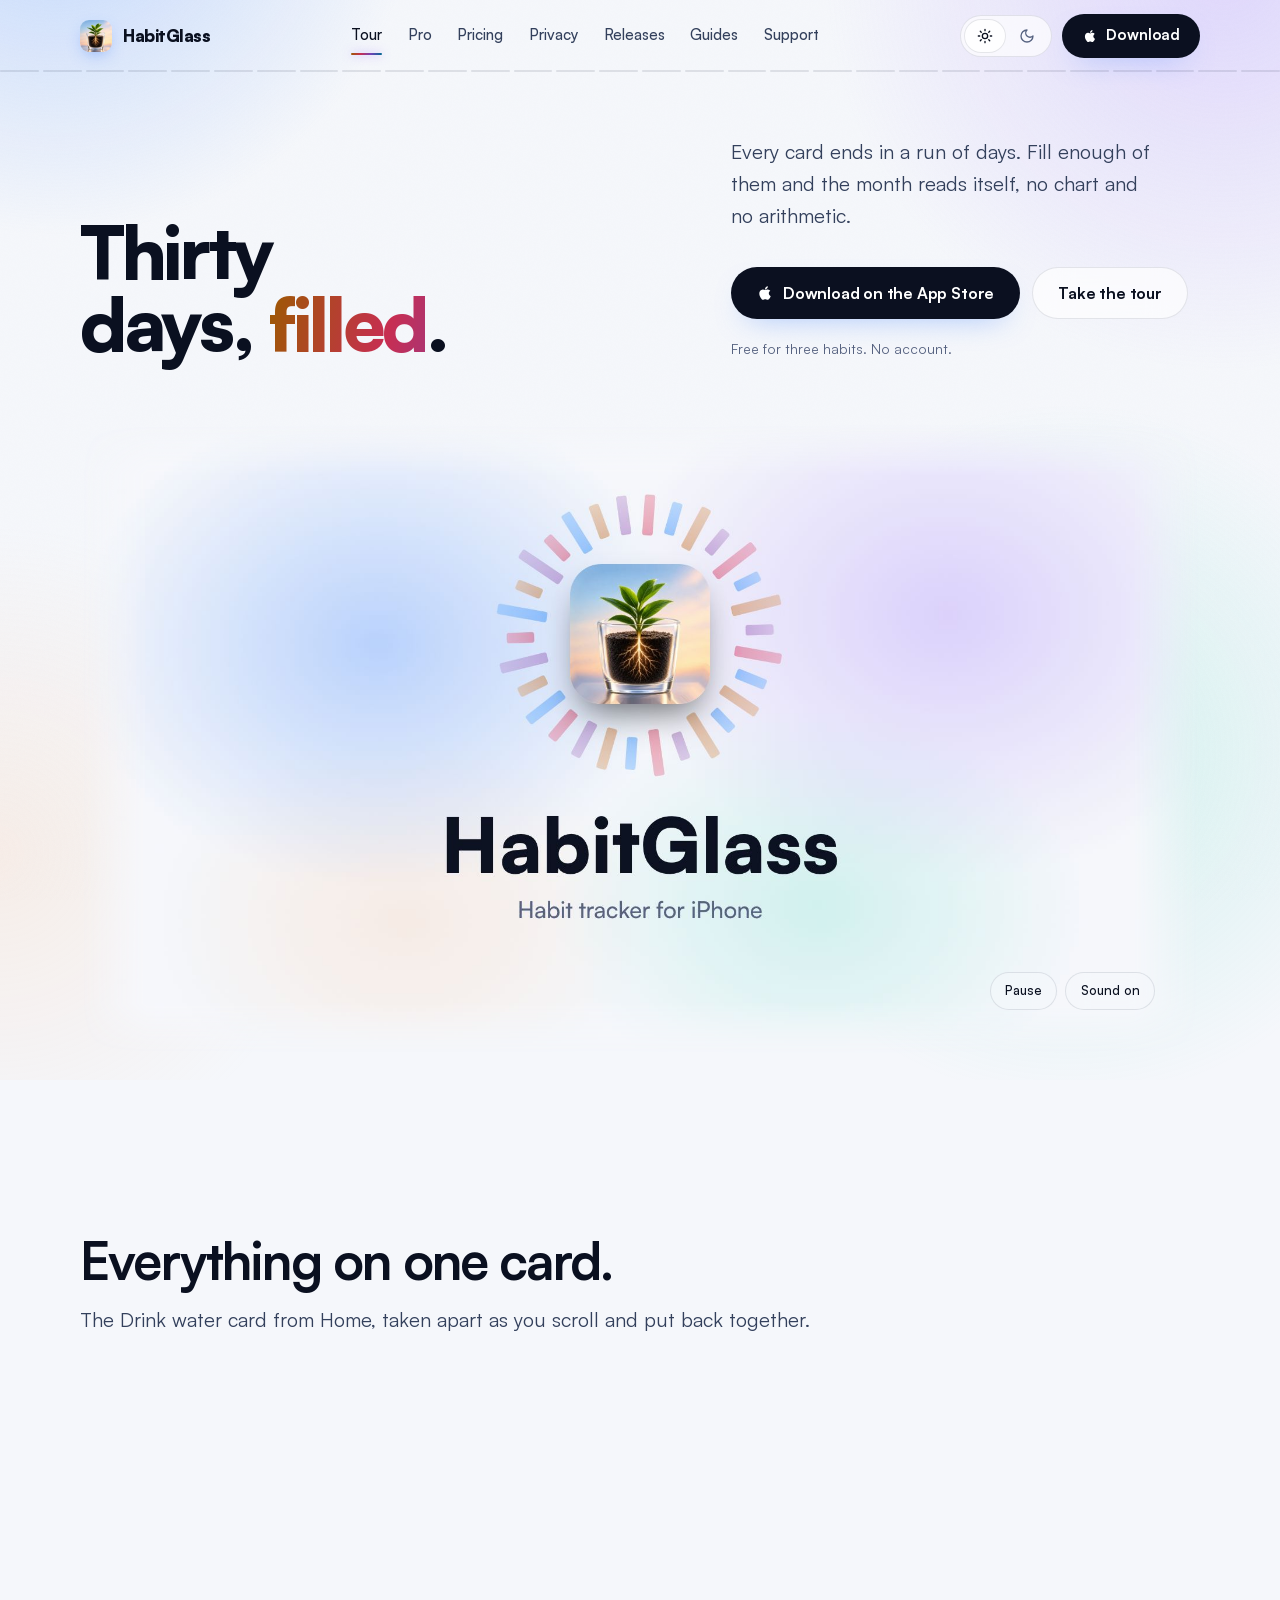
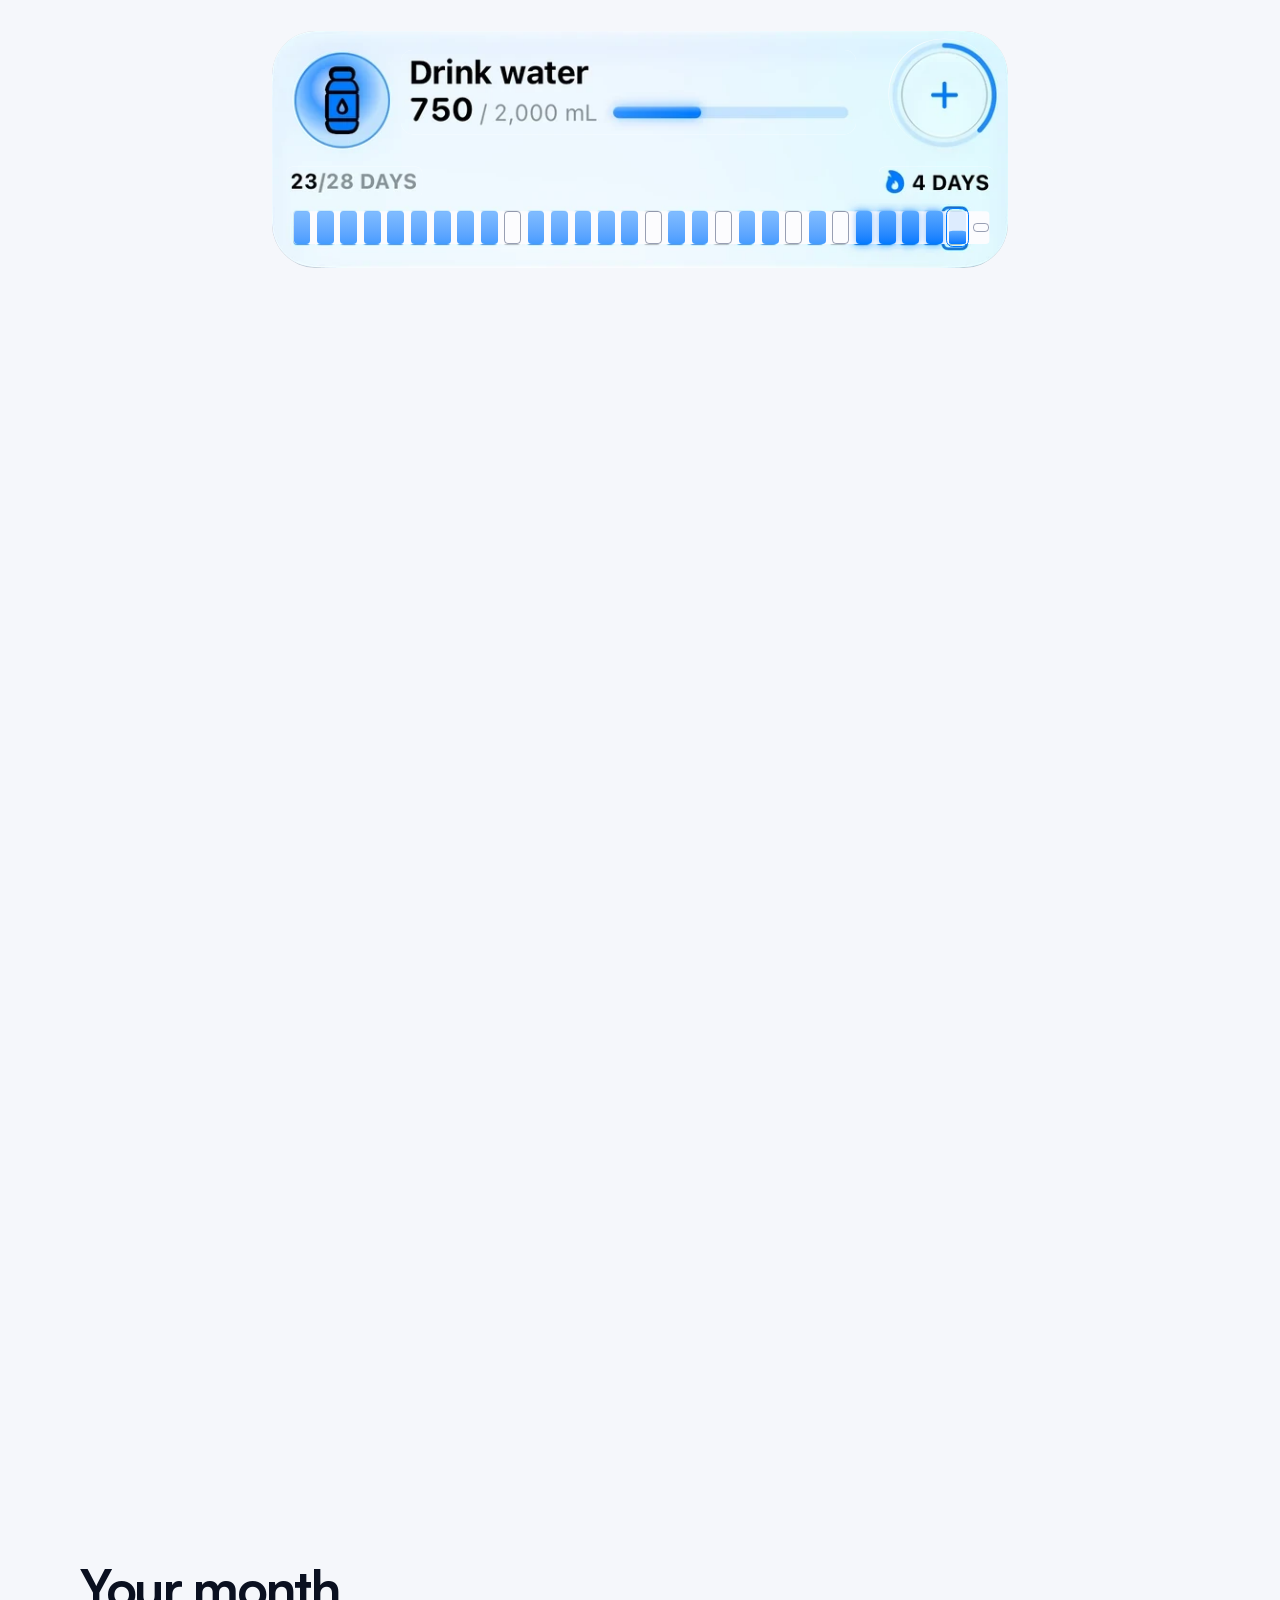
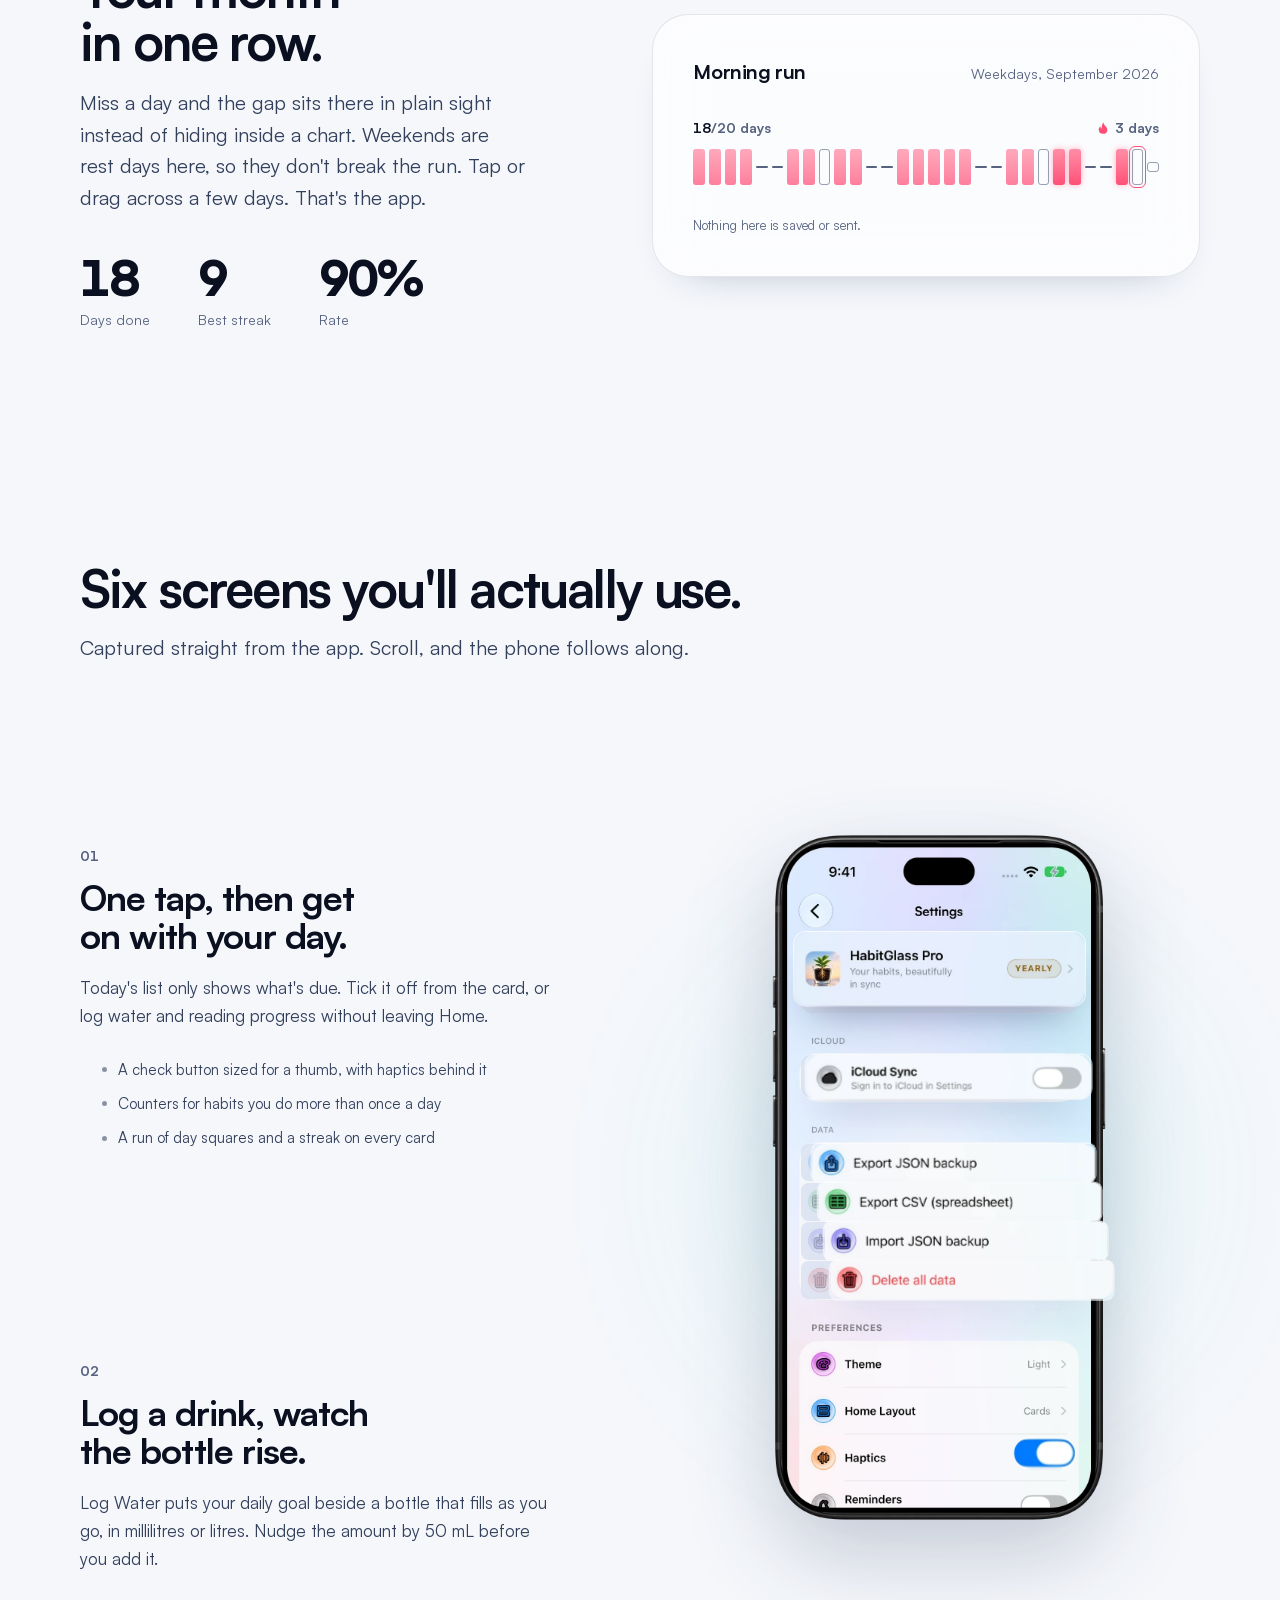
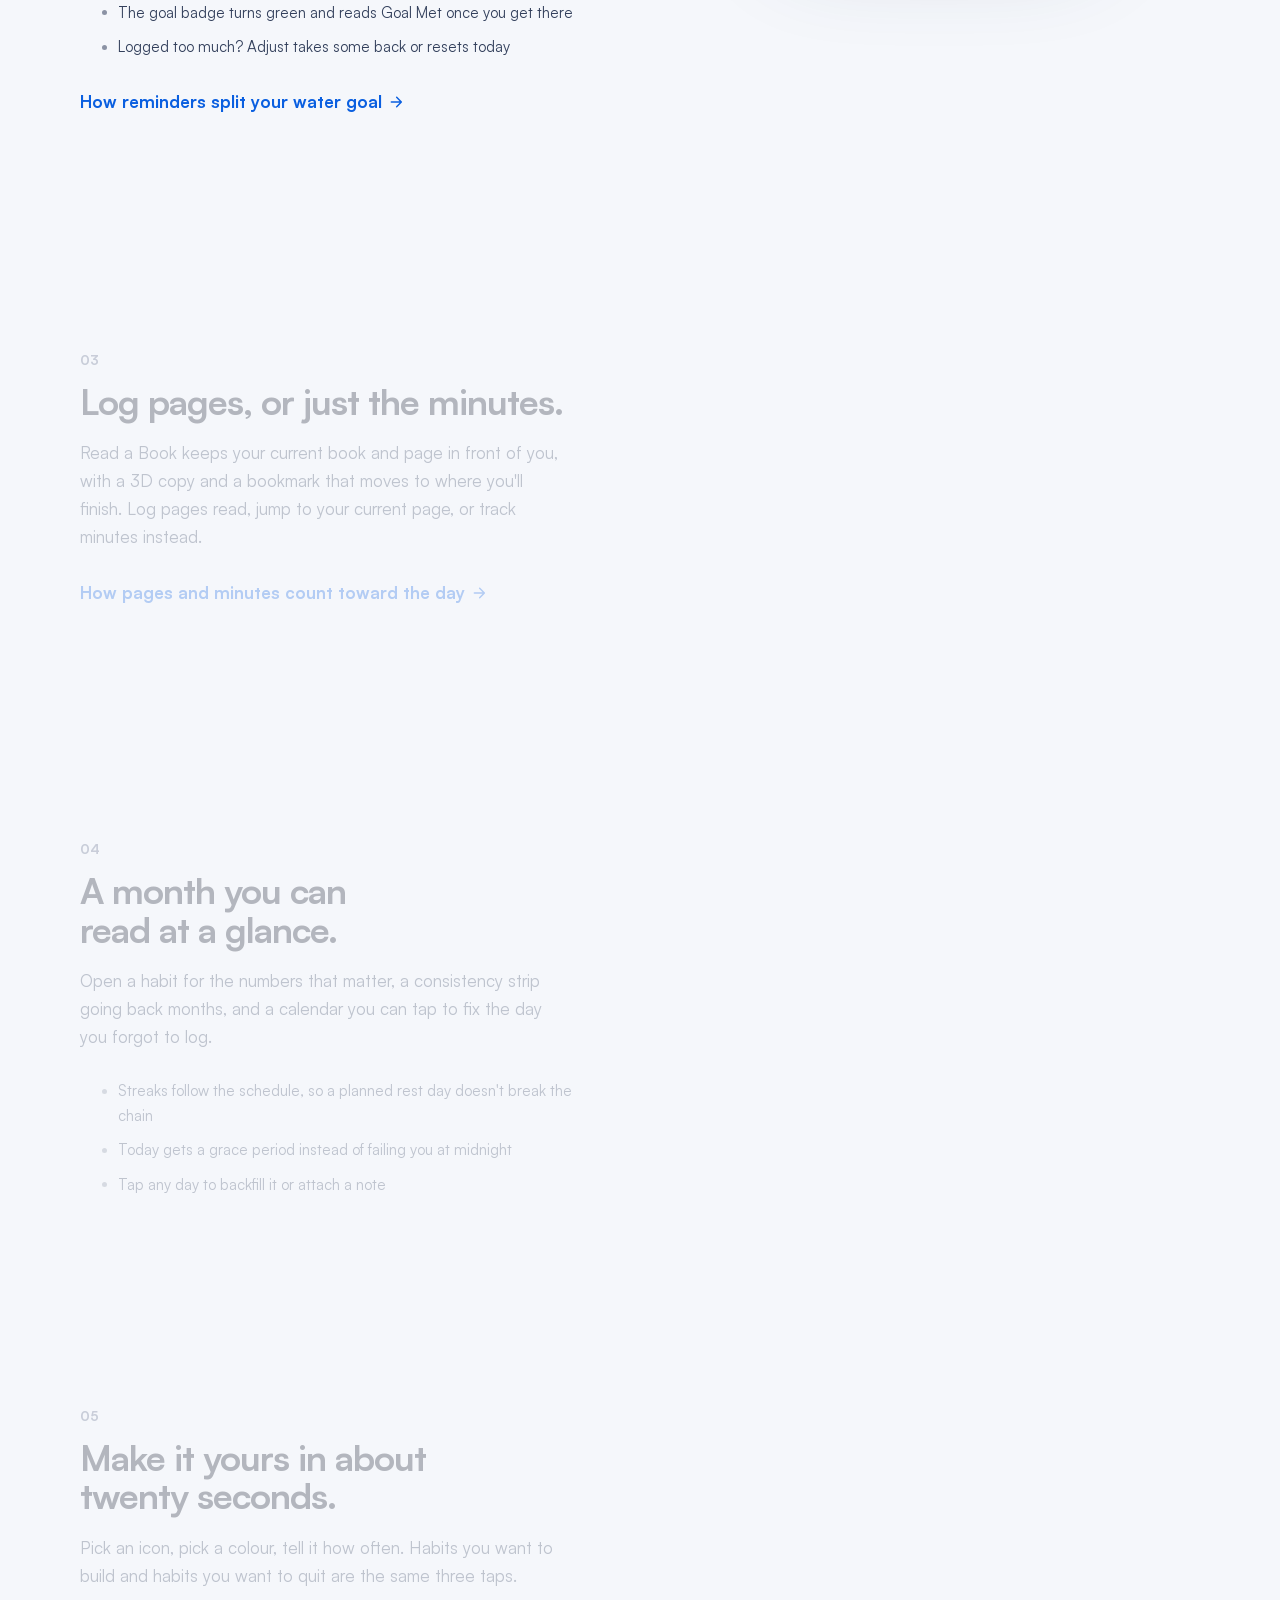
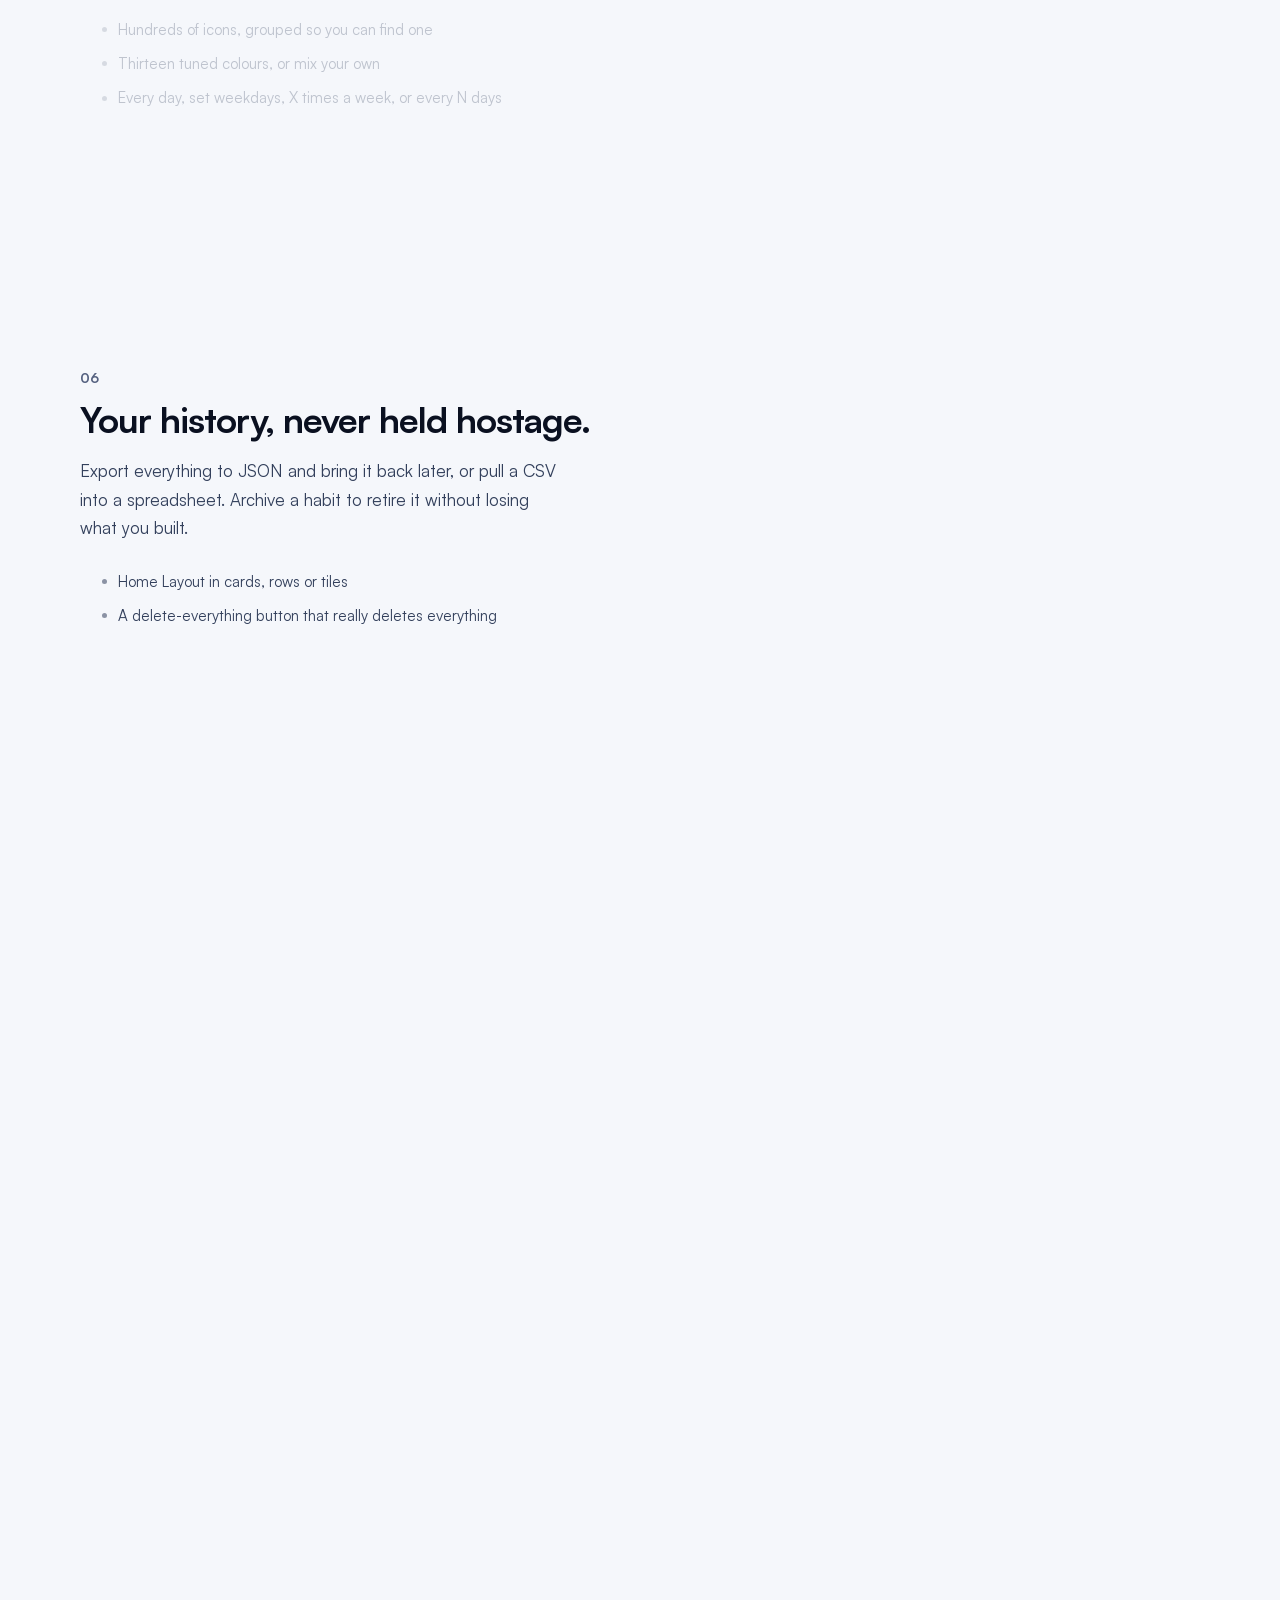
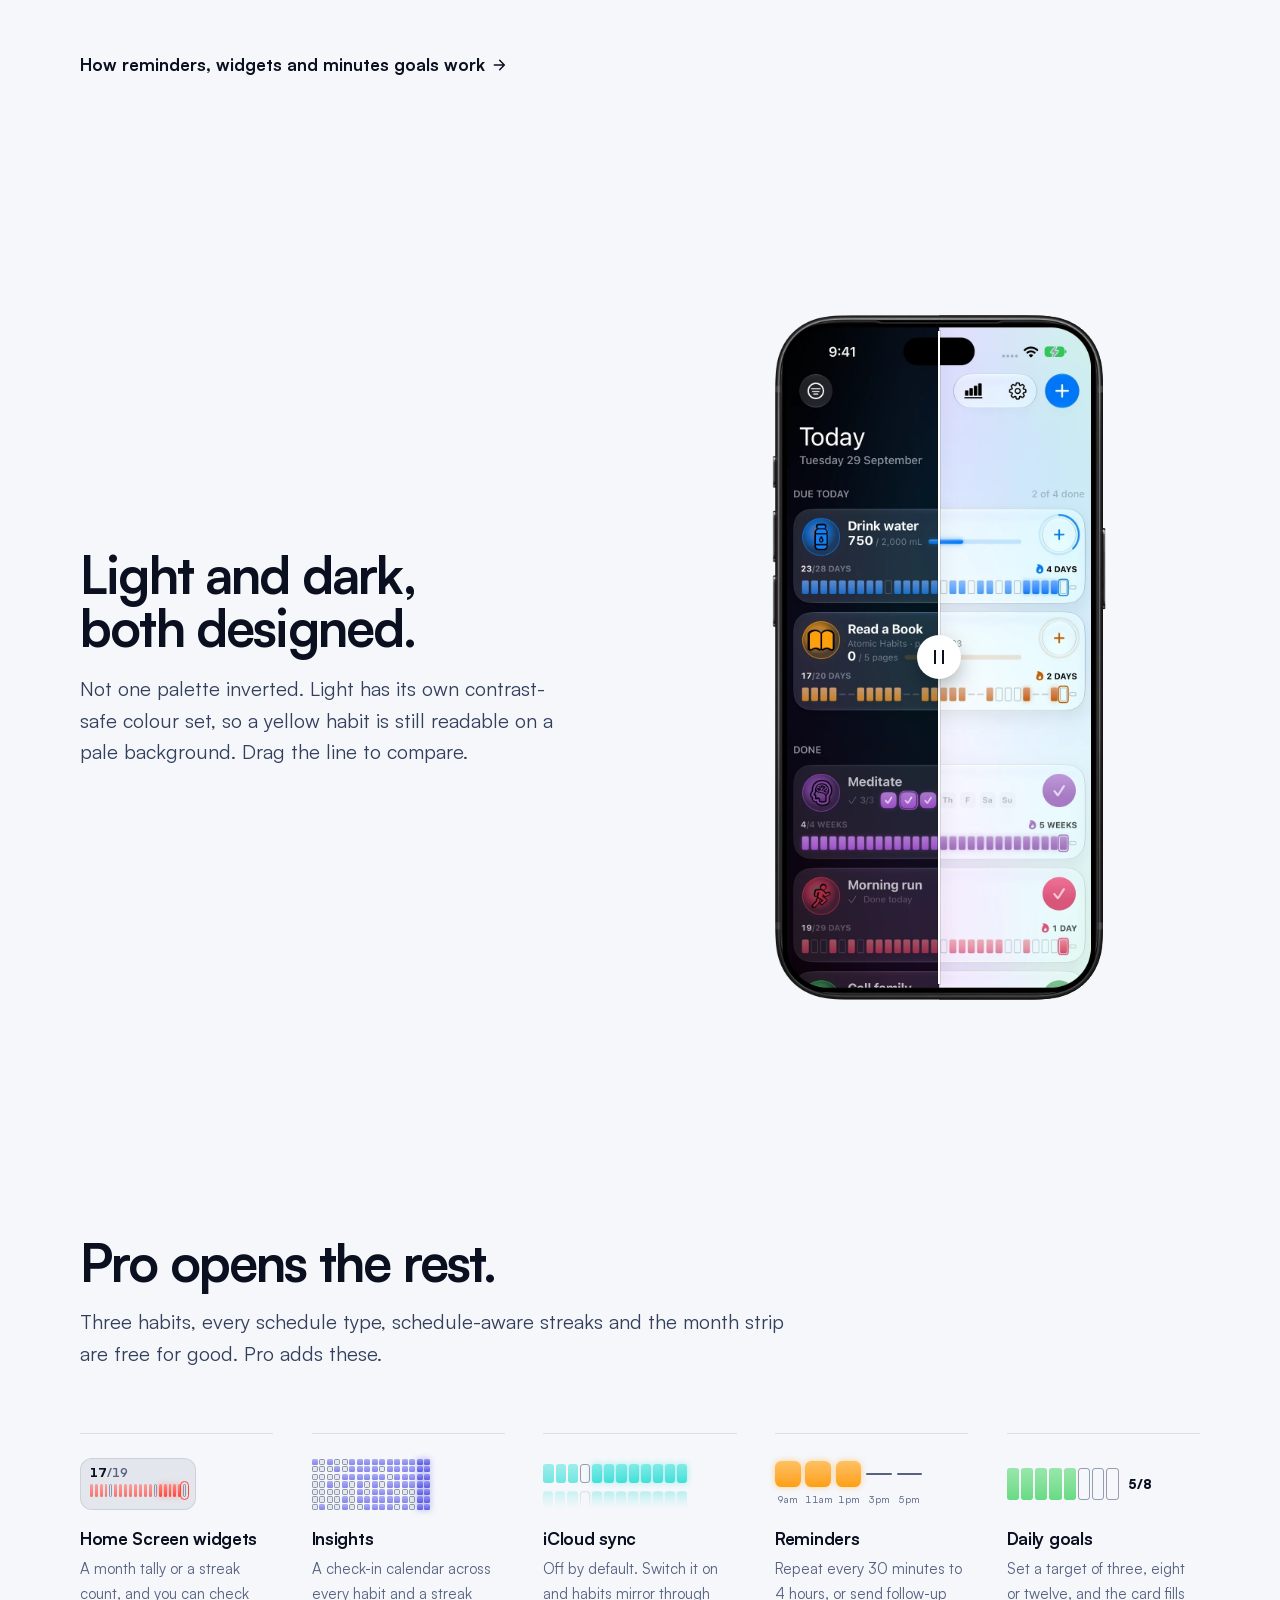
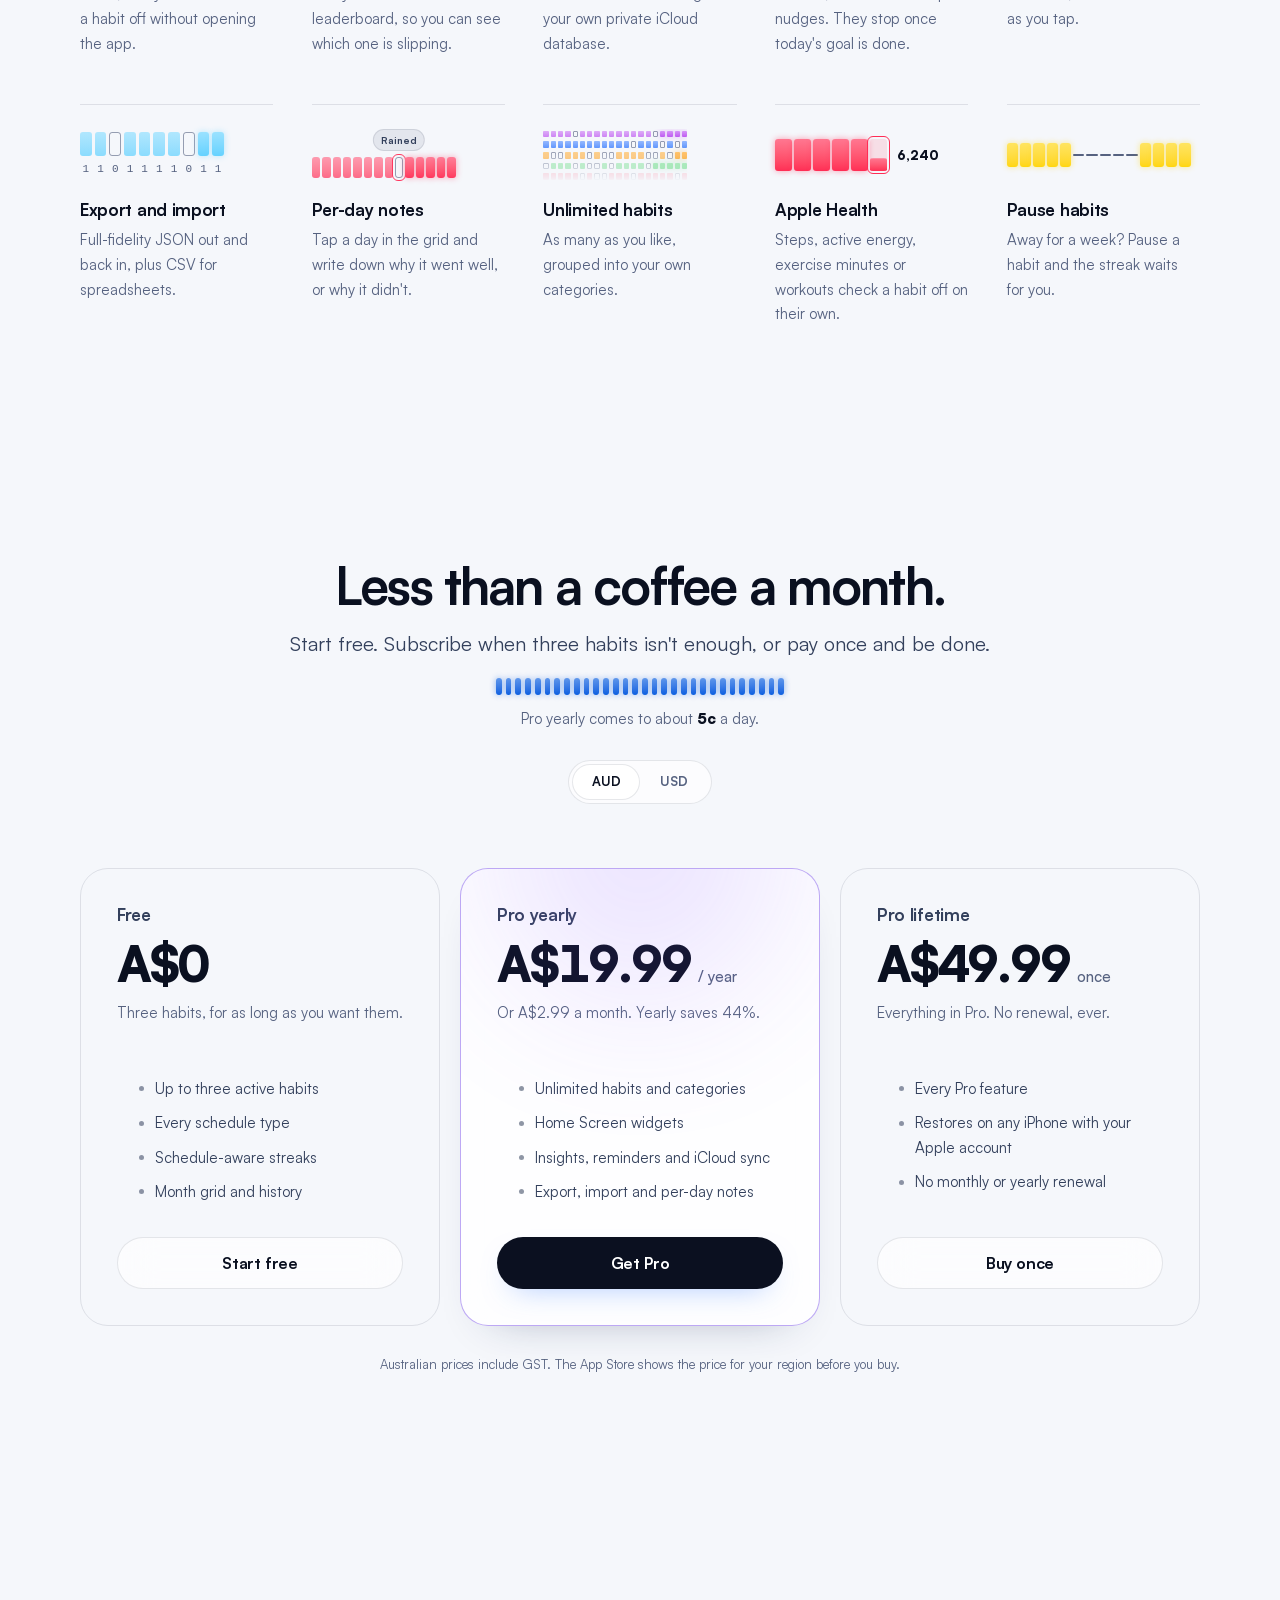
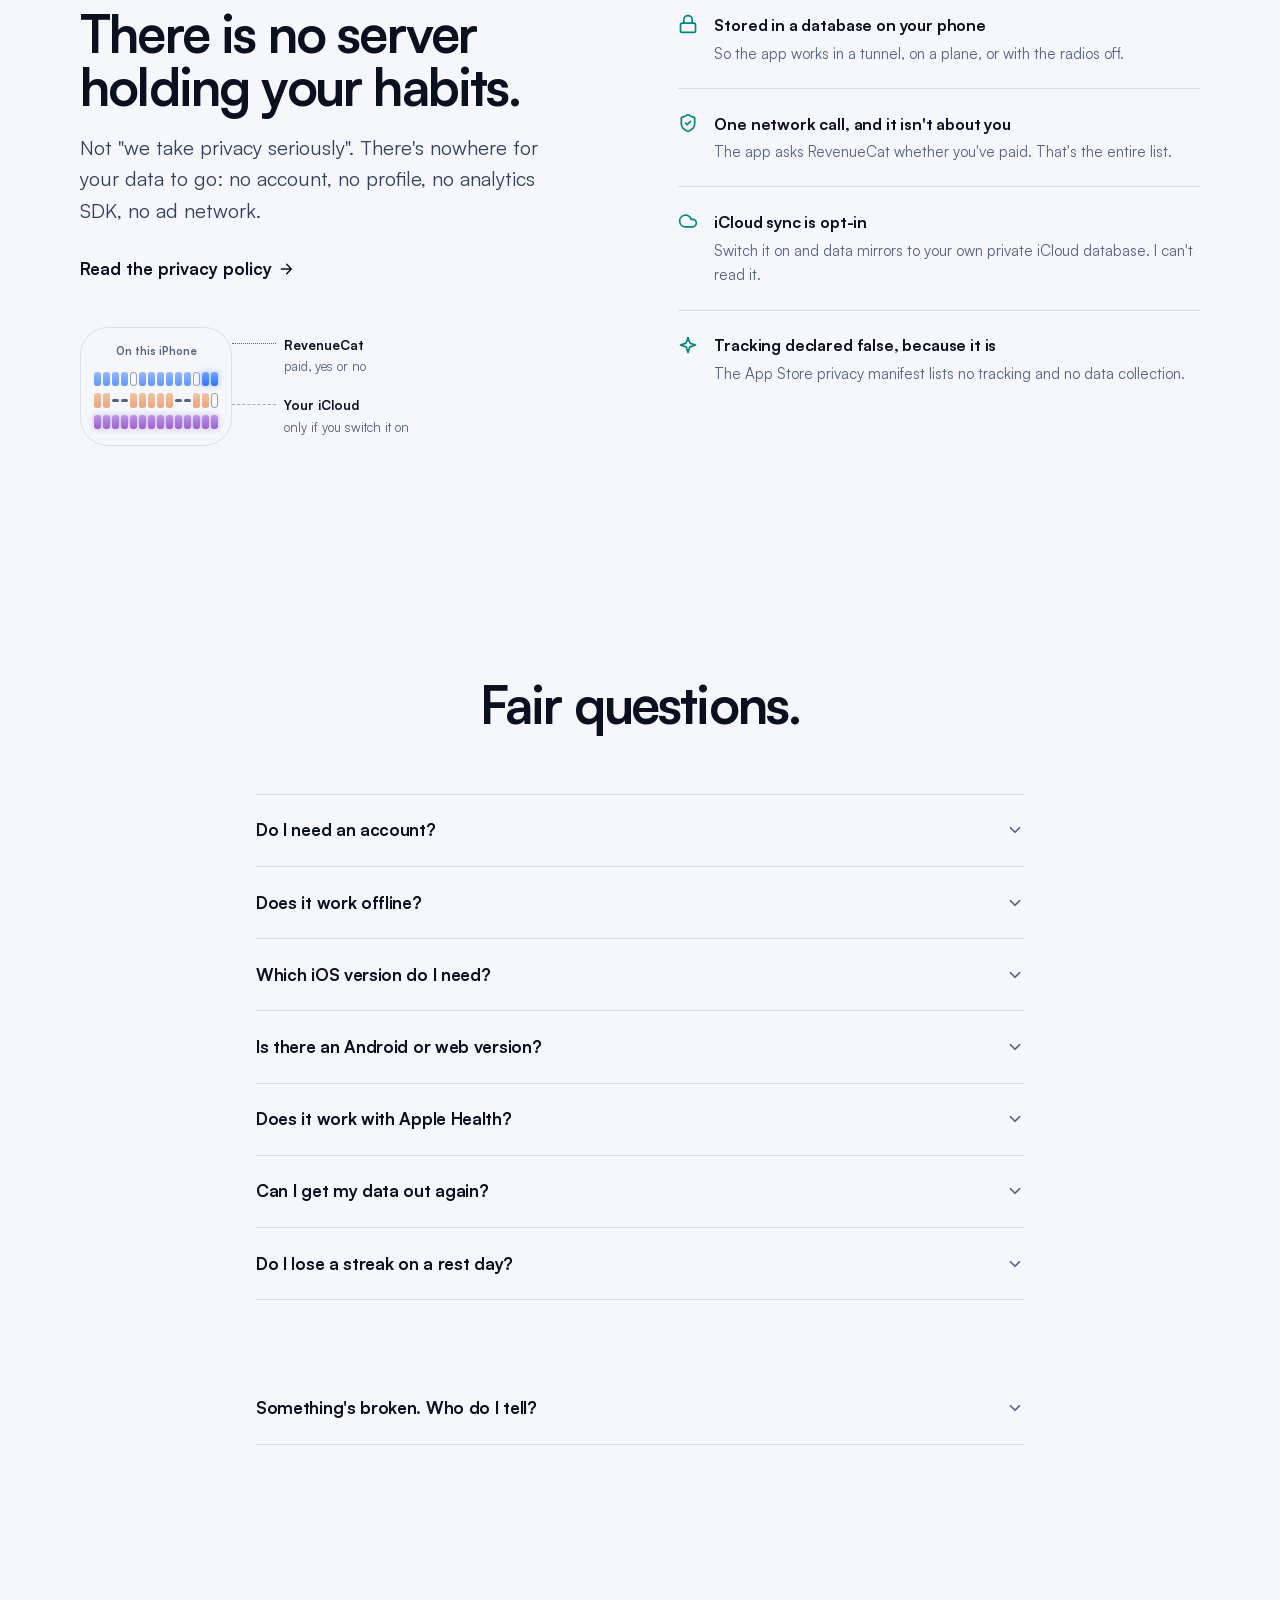
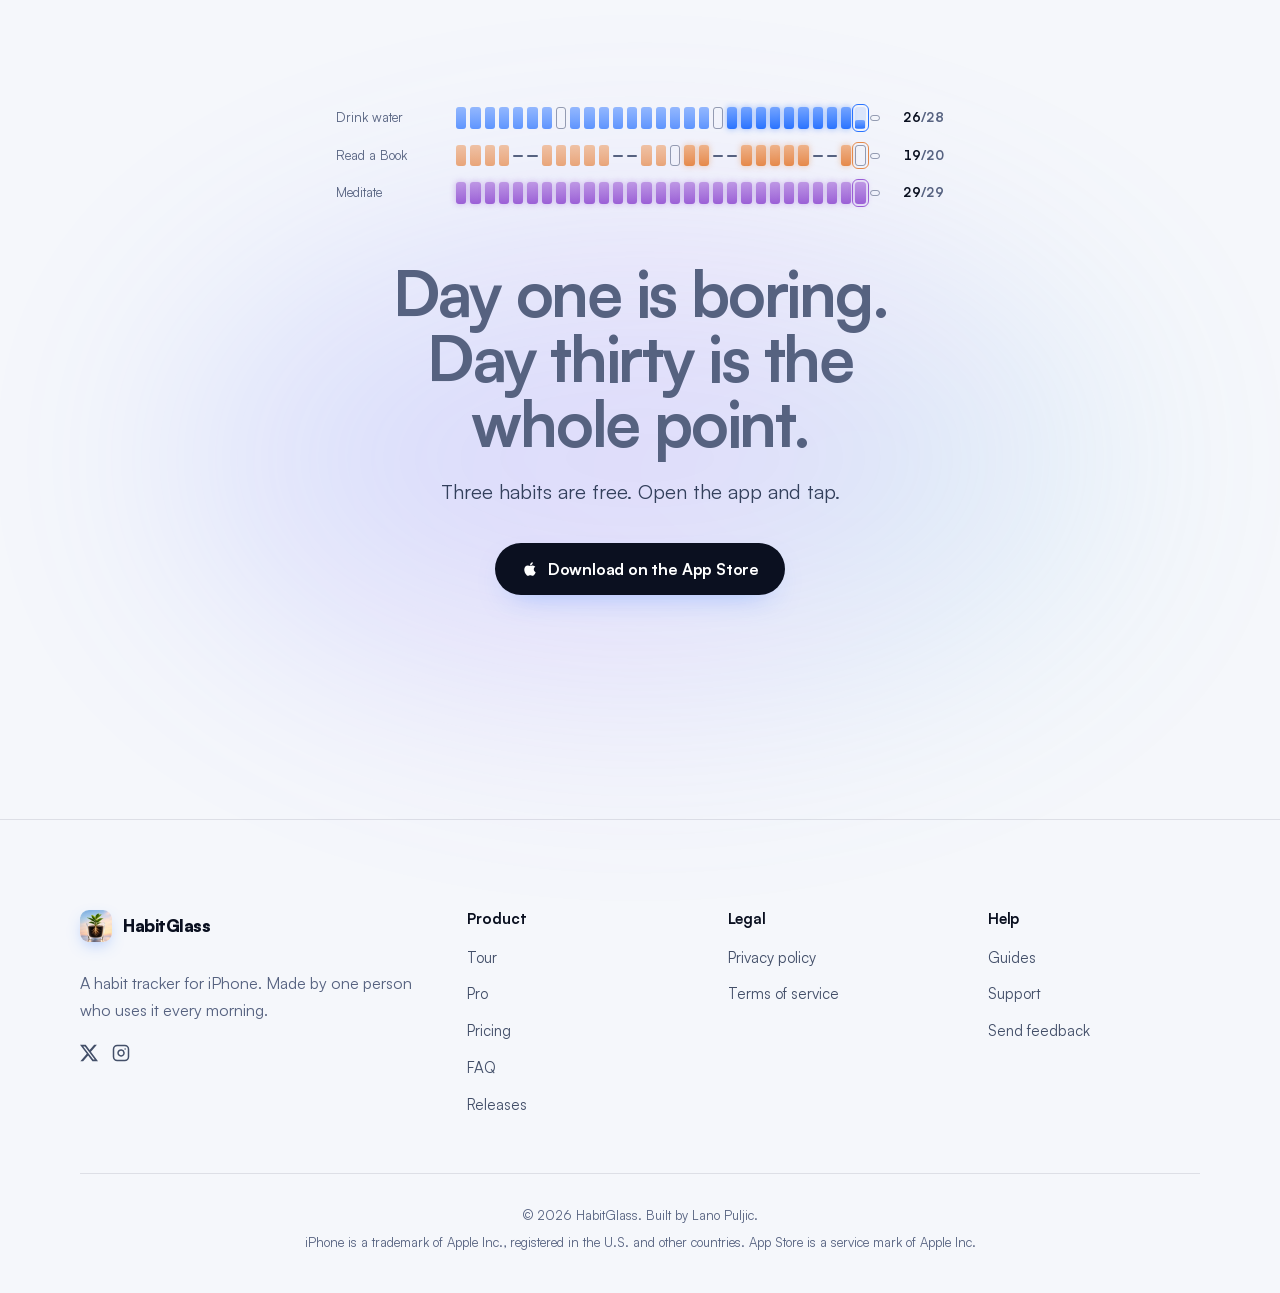
==== index.html @ 088f18bf "sync site content from source repo" ====
<!DOCTYPE html>
<html lang="en" data-theme="dark">
<head>
<meta charset="utf-8">
<meta name="viewport" content="width=device-width, initial-scale=1">
<title>HabitGlass — a habit tracker for iOS 26</title>
<meta name="description" content="Every card ends in a run of days. Fill enough of them and the month reads itself. HabitGlass is a habit tracker built on iOS 26 Liquid Glass, and your data stays on your phone.">
<link rel="canonical" href="https://habitglass.info/">
<meta name="theme-color" content="#05070d" media="(prefers-color-scheme: dark)">
<meta name="theme-color" content="#f4f8ff" media="(prefers-color-scheme: light)">
<meta name="apple-mobile-web-app-title" content="HabitGlass">

<meta property="og:type" content="website">
<meta property="og:site_name" content="HabitGlass">
<meta property="og:title" content="HabitGlass — a habit tracker for iOS 26">
<meta property="og:description" content="Every card ends in a run of days. Fill enough of them and the month reads itself. On-device by default.">
<meta property="og:url" content="https://habitglass.info/">
<meta property="og:image" content="https://habitglass.info/assets/og.jpg">
<meta property="og:image:width" content="1200">
<meta property="og:image:height" content="630">
<meta property="og:image:type" content="image/jpeg">
<meta name="twitter:card" content="summary_large_image">
<meta name="twitter:title" content="HabitGlass — a habit tracker for iOS 26">
<meta name="twitter:description" content="Every card ends in a run of days. Fill enough of them and the month reads itself.">
<meta name="twitter:image" content="https://habitglass.info/assets/og.jpg">

<link rel="icon" href="assets/icon-512.png" sizes="512x512">
<link rel="icon" href="assets/favicon-32.png" sizes="32x32">
<link rel="apple-touch-icon" href="assets/apple-touch-icon.png">

<link rel="preload" href="assets/fonts/satoshi-900.woff2" as="font" type="font/woff2" crossorigin>
<link rel="preload" href="assets/fonts/satoshi-400.woff2" as="font" type="font/woff2" crossorigin>
<link rel="stylesheet" href="assets/css/site.css">

<script>
  /* Resolve the appearance before first paint so nothing flashes. */
  (function () {
    var t;
    try { t = localStorage.getItem('hg-theme'); } catch (e) {}
    if (t !== 'light' && t !== 'dark') {
      t = window.matchMedia('(prefers-color-scheme: light)').matches ? 'light' : 'dark';
    }
    document.documentElement.dataset.theme = t;
    document.documentElement.classList.add('js');
  })();
</script>

<script type="application/ld+json">
{
  "@context": "https://schema.org",
  "@type": "SoftwareApplication",
  "name": "HabitGlass",
  "applicationCategory": "LifestyleApplication",
  "operatingSystem": "iOS 26",
  "url": "https://habitglass.info/",
  "installUrl": "https://apps.apple.com/us/app/habit-glass-habit-tracker/id6807643942",
  "description": "A habit tracker for iOS 26. Schedule-aware streaks, a month you can read at a glance, Home Screen widgets, and habit data that stays on your device.",
  "author": { "@type": "Person", "name": "Lano Puljic" }
}
</script>
</head>
<body>

<!-- Icon sprite. Everything visual on this page is SVG; no icon fonts, no emoji. -->
<svg width="0" height="0" style="position:absolute" aria-hidden="true" focusable="false">
  <defs>
    <symbol id="i-x" viewBox="0 0 24 24" fill="currentColor"><path d="M18.901 1.153h3.68l-8.04 9.19L24 22.846h-7.406l-5.8-7.584-6.638 7.584H.474l8.6-9.83L0 1.154h7.594l5.243 6.932ZM17.61 20.644h2.039L6.486 3.24H4.298Z"/></symbol>
    <symbol id="i-instagram" viewBox="0 0 24 24" fill="none" stroke="currentColor" stroke-width="2" stroke-linecap="round" stroke-linejoin="round"><rect x="2" y="2" width="20" height="20" rx="5"/><path d="M16 11.37A4 4 0 1 1 12.63 8 4 4 0 0 1 16 11.37z"/><line x1="17.5" y1="6.5" x2="17.51" y2="6.5"/></symbol>
    <symbol id="i-sun" viewBox="0 0 24 24" fill="none" stroke="currentColor" stroke-width="2" stroke-linecap="round" stroke-linejoin="round"><circle cx="12" cy="12" r="4"/><path d="M12 2v2M12 20v2M4.93 4.93l1.41 1.41M17.66 17.66l1.41 1.41M2 12h2M20 12h2M6.34 17.66l-1.41 1.41M19.07 4.93l-1.41 1.41"/></symbol>
    <symbol id="i-moon" viewBox="0 0 24 24" fill="none" stroke="currentColor" stroke-width="2" stroke-linecap="round" stroke-linejoin="round"><path d="M12 3a6 6 0 0 0 9 9 9 9 0 1 1-9-9Z"/></symbol>
    <symbol id="i-menu" viewBox="0 0 24 24" fill="none" stroke="currentColor" stroke-width="2" stroke-linecap="round"><path d="M4 7h16M4 12h16M4 17h16"/></symbol>
    <symbol id="i-close" viewBox="0 0 24 24" fill="none" stroke="currentColor" stroke-width="2" stroke-linecap="round"><path d="M18 6 6 18M6 6l12 12"/></symbol>
    <symbol id="i-chev" viewBox="0 0 24 24" fill="none" stroke="currentColor" stroke-width="2.2" stroke-linecap="round" stroke-linejoin="round"><path d="m6 9 6 6 6-6"/></symbol>
    <symbol id="i-arrow" viewBox="0 0 24 24" fill="none" stroke="currentColor" stroke-width="2.2" stroke-linecap="round" stroke-linejoin="round"><path d="M5 12h14m-6-7 7 7-7 7"/></symbol>
    <symbol id="i-lock" viewBox="0 0 24 24" fill="none" stroke="currentColor" stroke-width="2" stroke-linecap="round" stroke-linejoin="round"><rect x="3" y="11" width="18" height="11" rx="2"/><path d="M7 11V7a5 5 0 0 1 10 0v4"/></symbol>
    <symbol id="i-shield" viewBox="0 0 24 24" fill="none" stroke="currentColor" stroke-width="2" stroke-linecap="round" stroke-linejoin="round"><path d="M20 13c0 5-3.5 7.5-7.66 8.95a1 1 0 0 1-.67-.01C7.5 20.5 4 18 4 13V6a1 1 0 0 1 1-1c2 0 4.5-1.2 6.24-2.72a1.17 1.17 0 0 1 1.52 0C14.51 3.81 17 5 19 5a1 1 0 0 1 1 1Z"/><path d="m9 12 2 2 4-4"/></symbol>
    <symbol id="i-cloud" viewBox="0 0 24 24" fill="none" stroke="currentColor" stroke-width="2" stroke-linecap="round" stroke-linejoin="round"><path d="M17.5 19H9a7 7 0 1 1 6.71-9h1.79a4.5 4.5 0 1 1 0 9Z"/></symbol>
    <symbol id="i-bell" viewBox="0 0 24 24" fill="none" stroke="currentColor" stroke-width="2" stroke-linecap="round" stroke-linejoin="round"><path d="M6 8a6 6 0 0 1 12 0c0 7 3 9 3 9H3s3-2 3-9"/><path d="M10.3 21a1.94 1.94 0 0 0 3.4 0"/></symbol>
    <symbol id="i-flame" viewBox="0 0 24 24" fill="currentColor"><path d="M12.6 2.2c.4 3.1 2.2 4.9 3.9 6.8 1.5 1.7 2.9 3.5 2.9 6.3A7.3 7.3 0 0 1 12 22a7.3 7.3 0 0 1-7.4-6.9c0-2.6 1.2-4.5 2.8-6 .2 1.9 1 3.3 2.3 4-.2-4.3 1.2-8.3 2.9-10.9Z"/></symbol>
    <symbol id="i-grid" viewBox="0 0 24 24" fill="none" stroke="currentColor" stroke-width="2" stroke-linejoin="round"><rect x="3" y="3" width="7" height="7" rx="1.5"/><rect x="14" y="3" width="7" height="7" rx="1.5"/><rect x="14" y="14" width="7" height="7" rx="1.5"/><rect x="3" y="14" width="7" height="7" rx="1.5"/></symbol>
    <symbol id="i-chart" viewBox="0 0 24 24" fill="none" stroke="currentColor" stroke-width="2" stroke-linecap="round" stroke-linejoin="round"><path d="M3 3v16a2 2 0 0 0 2 2h16"/><path d="M7 16v-4M12 16V8M17 16v-6"/></symbol>
    <symbol id="i-tag" viewBox="0 0 24 24" fill="none" stroke="currentColor" stroke-width="2" stroke-linecap="round" stroke-linejoin="round"><path d="M12.59 2.59A2 2 0 0 0 11.17 2H4a2 2 0 0 0-2 2v7.17a2 2 0 0 0 .59 1.42l8.7 8.7a2.43 2.43 0 0 0 3.42 0l6.58-6.58a2.43 2.43 0 0 0 0-3.42Z"/><path d="M7.5 7.5h.01"/></symbol>
    <symbol id="i-export" viewBox="0 0 24 24" fill="none" stroke="currentColor" stroke-width="2" stroke-linecap="round" stroke-linejoin="round"><path d="M12 3v12"/><path d="m17 8-5-5-5 5"/><path d="M21 15v4a2 2 0 0 1-2 2H5a2 2 0 0 1-2-2v-4"/></symbol>
    <symbol id="i-target" viewBox="0 0 24 24" fill="none" stroke="currentColor" stroke-width="2" stroke-linecap="round"><circle cx="12" cy="12" r="9"/><circle cx="12" cy="12" r="5"/><circle cx="12" cy="12" r="1.4"/></symbol>
    <symbol id="i-pencil" viewBox="0 0 24 24" fill="none" stroke="currentColor" stroke-width="2" stroke-linecap="round" stroke-linejoin="round"><path d="M17 3a2.83 2.83 0 1 1 4 4L7.5 20.5 2 22l1.5-5.5Z"/><path d="m15 5 4 4"/></symbol>
    <symbol id="i-sparkle" viewBox="0 0 24 24" fill="none" stroke="currentColor" stroke-width="2" stroke-linecap="round" stroke-linejoin="round"><path d="m12 3-1.9 5.8a2 2 0 0 1-1.3 1.3L3 12l5.8 1.9a2 2 0 0 1 1.3 1.3L12 21l1.9-5.8a2 2 0 0 1 1.3-1.3L21 12l-5.8-1.9a2 2 0 0 1-1.3-1.3Z"/></symbol>
    <symbol id="i-apple" viewBox="0 0 24 24" fill="currentColor"><path d="M17.05 20.28c-.98.95-2.05.88-3.08.4-1.09-.5-2.08-.48-3.24 0-1.44.62-2.2.44-3.06-.4C2.79 15.25 3.51 7.59 9.05 7.31c1.35.07 2.29.74 3.08.8 1.18-.24 2.31-.93 3.57-.84 1.51.12 2.65.72 3.4 1.8-3.12 1.87-2.38 5.98.48 7.13-.57 1.5-1.31 2.99-2.54 4.09zM12.03 7.25c-.15-2.23 1.66-4.07 3.74-4.25.29 2.58-2.34 4.5-3.74 4.25z"/></symbol>
  </defs>
</svg>

<header class="site-head">
  <div class="shell">
    <div class="head-row">
      <a class="brand" href="/">
        <img class="brand-mark" src="assets/brand-mark.webp" alt="" width="32" height="32">
        HabitGlass
      </a>

      <nav class="nav" aria-label="Primary">
        <a href="#tour">Tour</a>
        <a href="#features">Pro</a>
        <a href="#pricing">Pricing</a>
        <a href="#privacy">Privacy</a>
        <a href="releases.html">Releases</a>
        <a href="guides.html">Guides</a>
        <a href="support.html">Support</a>
      </nav>

      <div class="head-actions">
        <div class="theme-toggle" role="group" aria-label="Appearance">
          <button type="button" data-set-theme="light" aria-pressed="false" title="Light appearance">
            <svg aria-hidden="true"><use href="#i-sun"/></svg>
            <span class="sr-only">Light</span>
          </button>
          <button type="button" data-set-theme="dark" aria-pressed="true" title="Dark appearance">
            <svg aria-hidden="true"><use href="#i-moon"/></svg>
            <span class="sr-only">Dark</span>
          </button>
        </div>
        <a class="btn btn-primary btn-sm" href="https://apps.apple.com/us/app/habit-glass-habit-tracker/id6807643942">
          <svg width="16" height="16" aria-hidden="true"><use href="#i-apple"/></svg>
          Download
        </a>
        <button class="menu-btn" type="button" data-menu-toggle aria-expanded="false" aria-controls="mobile-menu">
          <svg class="icon-open" aria-hidden="true"><use href="#i-menu"/></svg>
          <svg class="icon-close" aria-hidden="true"><use href="#i-close"/></svg>
          <span class="sr-only">Menu</span>
        </button>
      </div>
    </div>

    <div class="mobile-menu glass" id="mobile-menu" hidden>
      <ul>
        <li><a href="#tour">Tour</a></li>
        <li><a href="#features">Pro</a></li>
        <li><a href="#pricing">Pricing</a></li>
        <li><a href="#privacy">Privacy</a></li>
        <li><a href="releases.html">Releases</a></li>
        <li><a href="guides.html">Guides</a></li>
        <li><a href="support.html">Support</a></li>
      </ul>
      <a class="btn btn-primary" href="https://apps.apple.com/us/app/habit-glass-habit-tracker/id6807643942">
        <svg width="18" height="18" aria-hidden="true"><use href="#i-apple"/></svg>
        Download
      </a>
    </div>
  </div>
</header>

<main>

  <!-- ================================================================ hero -->
  <section class="hero">
    <div class="shell">
      <div class="hero-copy">
        <h1>Thirty days, <span class="ramp">filled</span>.</h1>
        <p class="lede reveal" style="--delay:260ms">
          Every card ends in a run of days. Fill enough of them and the month reads
          itself, no chart and no arithmetic.
        </p>
        <div class="cta-row reveal" style="--delay:360ms">
          <a class="btn btn-primary" href="https://apps.apple.com/us/app/habit-glass-habit-tracker/id6807643942">
            <svg width="18" height="18" aria-hidden="true"><use href="#i-apple"/></svg>
            Download on the App Store
          </a>
          <a class="btn btn-ghost" href="#tour">Take the tour</a>
        </div>
        <p class="cta-note reveal" style="--delay:440ms">Free for three habits. No account.</p>
      </div>

      <figure id="film" class="film reveal" style="--delay:520ms">
        <div class="film-frame">
          <video class="film-player" data-intro-film data-film="habitglass-intro" playsinline preload="auto" muted
               poster="assets/video/habitglass-intro-poster-dark.jpg" aria-label="Introducing HabitGlass, a 17-second film"
               aria-describedby="film-description">
            <source src="assets/video/habitglass-intro-dark.mp4" type="video/mp4">
            <track kind="captions" src="assets/video/habitglass-intro.vtt" srclang="en" label="English">
            <p><a href="assets/video/habitglass-intro-dark.mp4">Download the HabitGlass film</a>.</p>
          </video>
        </div>
        <div class="film-float" role="group" aria-label="Film controls">
          <button type="button" data-film-replay>Pause</button>
          <button type="button" data-film-sound>Sound on</button>
        </div>
        <figcaption class="sr-only" id="film-description">An upbeat electronic score, timed to the motion. A single day bar
          is tapped and fills, then a month of bars grows into the Meditate card. Tap it. The card drops into the Home
          screen beside Drink water, Read a Book and Morning run. Fill it. A water bottle fills from 750 to 2,000 mL and
          the goal reads Goal met. Keep it. A consistency grid lights up, seven days get checked and a widget swings in,
          then everything pulls into the HabitGlass icon. HabitGlass, habit tracker for iPhone. No spoken dialogue.</figcaption>
      </figure>
    </div>
  </section>

  <!-- ============================================================= anatomy -->
  <section class="anatomy-band" aria-labelledby="anatomy-heading">
    <div class="shell">
      <div class="section-head reveal">
        <h2 id="anatomy-heading">Everything on one card.</h2>
        <p class="lede">The Drink water card from Home, taken apart as you scroll and put back together.</p>
      </div>
    </div>
    <div class="anatomy" data-anatomy>
      <div class="anatomy-pin">
        <div class="shell">
          <div class="anatomy-stage">
            <div class="anatomy-card" data-anatomy-card role="img"
                 aria-label="The Drink water card: icon, 750 of 2,000 mL with a progress bar, an add button with a progress ring, 23 of 28 days, a 4 day streak and a bar for each day of September."></div>
            <ol class="anatomy-notes">
              <li data-note="icon"><strong>Icon</strong>An SF Symbol or emoji, in the habit's colour.</li>
              <li data-note="progress"><strong>Today so far</strong>750 of 2,000 mL, with the gauge beside it.</li>
              <li data-note="button"><strong>Log it</strong>One tap. The ring closes as you near the goal.</li>
              <li data-note="tally"><strong>The month's tally</strong>Days done out of the days that were due.</li>
              <li data-note="bars"><strong>A bar per day</strong>Today is ringed, the live run stays lit.</li>
              <li data-note="streak"><strong>Streak</strong>Counted against the schedule, so rest days don't break it.</li>
            </ol>
          </div>
        </div>
      </div>
    </div>
  </section>

  <!-- ================================================================ demo -->
  <section class="band demo-band">
    <div class="shell">
      <div class="demo">
        <div class="demo-copy reveal">
          <h2>Your month in one row.</h2>
          <p class="lede">
            Miss a day and the gap sits there in plain sight instead of hiding inside a
            chart. Weekends are rest days here, so they don't break the run. Tap or drag
            across a few days. That's the app.
          </p>
          <dl class="demo-readout">
            <div>
              <dt>Days done</dt>
              <dd data-out="days">0</dd>
            </div>
            <div>
              <dt>Best streak</dt>
              <dd data-out="best">0</dd>
            </div>
            <div>
              <dt>Rate</dt>
              <dd data-out="rate">0%</dd>
            </div>
          </dl>
        </div>
        <div class="month-card glass reveal" style="--delay:80ms;--c:#ff4f78">
          <div class="habit-top">
            <p class="habit-name">Morning run</p>
            <p class="habit-sub">Weekdays, September 2026</p>
          </div>
          <p class="habit-meta">
            <span><b data-out="done">0</b>/<span data-out="due">0</span> days</span>
            <span class="habit-streak"><svg aria-hidden="true"><use href="#i-flame"/></svg><span data-out="streak">0 days</span></span>
          </p>
          <div class="month field" data-field data-seed="1111--11011--11111--11011--100" data-today="29" data-first="1"
               style="--c:#ff4f78" role="group" aria-label="Interactive demo: September for a weekday habit. Weekends are rest days."></div>
          <p class="demo-hint">Nothing here is saved or sent.</p>
        </div>
      </div>
    </div>
  </section>

  <!-- ================================================================ tour -->
  <section id="tour" class="band tour">
    <div class="shell">
      <div class="section-head reveal">
        <h2>Six screens you'll actually use.</h2>
        <p class="lede">Captured straight from the app. Scroll, and the phone follows along.</p>
      </div>

      <div class="tour-grid">
        <ol class="tour-steps" data-tour>
          <li class="tour-step is-active" data-step="0">
            <p class="step-num">01</p>
            <h3>One tap, then get on with your day.</h3>
            <p>
              Today's list only shows what's due. Tick it off from the card, or log water
              and reading progress without leaving Home.
            </p>
            <ul class="dots">
              <li>A check button sized for a thumb, with haptics behind it</li>
              <li>Counters for habits you do more than once a day</li>
              <li>A run of day squares and a streak on every card</li>
            </ul>
            <div class="tour-shot">
              <picture data-shot="home-current-framed" data-parts="home">
                <source media="(prefers-color-scheme: light)" srcset="assets/shots/home-current-framed-light.webp">
                <img src="assets/shots/home-current-framed-dark.webp" width="900" height="1840" loading="lazy" decoding="async" alt="Home with Drink water and Read a Book waiting under Due today, Meditate and Morning run under Done, each card carrying a month of day squares and a streak.">
              </picture>
            </div>
          </li>

          <li class="tour-step" data-step="1">
            <p class="step-num">02</p>
            <h3>Log a drink, watch the bottle rise.</h3>
            <p>
              Log Water puts your daily goal beside a bottle that fills as you go, in
              millilitres or litres. Nudge the amount by 50 mL before you add it.
            </p>
            <ul class="dots">
              <li>The goal badge turns green and reads Goal Met once you get there</li>
              <li>Logged too much? Adjust takes some back or resets today</li>
            </ul>
            <a class="text-link" href="#how">
              How reminders split your water goal
              <svg width="16" height="16" aria-hidden="true"><use href="#i-arrow"/></svg>
            </a>
            <div class="tour-shot">
              <picture data-shot="log-water-framed" data-parts="water">
                <source media="(prefers-color-scheme: light)" srcset="assets/shots/log-water-framed-light.webp">
                <img src="assets/shots/log-water-framed-dark.webp" width="900" height="1840" loading="lazy" decoding="async" alt="Log Water sheet with the bottle just over a third full at 750 mL, the 2 litre goal beside it, and an Add 200 mL button.">
              </picture>
            </div>
          </li>

          <li class="tour-step" data-step="2">
            <p class="step-num">03</p>
            <h3>Log pages, or just the minutes.</h3>
            <p>
              Read a Book keeps your current book and page in front of you, with a 3D copy
              and a bookmark that moves to where you'll finish. Log pages read, jump to your
              current page, or track minutes instead.
            </p>
            <a class="text-link" href="#how">
              How pages and minutes count toward the day
              <svg width="16" height="16" aria-hidden="true"><use href="#i-arrow"/></svg>
            </a>
            <div class="tour-shot">
              <picture data-shot="log-book-framed" data-parts="book">
                <source media="(prefers-color-scheme: light)" srcset="assets/shots/log-book-framed-light.webp">
                <img src="assets/shots/log-book-framed-dark.webp" width="900" height="1840" loading="lazy" decoding="async" alt="Read a Book sheet with a 3D copy of Atomic Habits, page 0 to 20 of 323, 0 of 5 pages today, and a Save button.">
              </picture>
            </div>
          </li>

          <li class="tour-step" data-step="3">
            <p class="step-num">04</p>
            <h3>A month you can read at a glance.</h3>
            <p>
              Open a habit for the numbers that matter, a consistency strip going back
              months, and a calendar you can tap to fix the day you forgot to log.
            </p>
            <ul class="dots">
              <li>Streaks follow the schedule, so a planned rest day doesn't break the chain</li>
              <li>Today gets a grace period instead of failing you at midnight</li>
              <li>Tap any day to backfill it or attach a note</li>
            </ul>
            <div class="tour-shot">
              <picture data-shot="detail-current-framed" data-parts="detail">
                <source media="(prefers-color-scheme: light)" srcset="assets/shots/detail-current-framed-light.webp">
                <img src="assets/shots/detail-current-framed-dark.webp" width="900" height="1840" loading="lazy" decoding="async" alt="Meditate details showing streak and completion stats, a consistency heatmap, and history.">
              </picture>
            </div>
          </li>

          <li class="tour-step" data-step="4">
            <p class="step-num">05</p>
            <h3>Make it yours in about twenty seconds.</h3>
            <p>
              Pick an icon, pick a colour, tell it how often. Habits you want to build and
              habits you want to quit are the same three taps.
            </p>
            <ul class="dots">
              <li>Hundreds of icons, grouped so you can find one</li>
              <li>Thirteen tuned colours, or mix your own</li>
              <li>Every day, set weekdays, X times a week, or every N days</li>
            </ul>
            <div class="tour-shot">
              <picture data-shot="create-current-framed" data-parts="create">
                <source media="(prefers-color-scheme: light)" srcset="assets/shots/create-current-framed-light.webp">
                <img src="assets/shots/create-current-framed-dark.webp" width="900" height="1840" loading="lazy" decoding="async" alt="The New Habit sheet with icon, name, colour swatches, repeat, tracking, daily goal and start date.">
              </picture>
            </div>
          </li>

          <li class="tour-step" data-step="5">
            <p class="step-num">06</p>
            <h3>Your history, never held hostage.</h3>
            <p>
              Export everything to JSON and bring it back later, or pull a CSV into a
              spreadsheet. Archive a habit to retire it without losing what you built.
            </p>
            <ul class="dots">
              <li>Home Layout in cards, rows or tiles</li>
              <li>A delete-everything button that really deletes everything</li>
            </ul>
            <div class="tour-shot">
              <picture data-shot="settings-current-framed" data-parts="settings">
                <source media="(prefers-color-scheme: light)" srcset="assets/shots/settings-current-framed-light.webp">
                <img src="assets/shots/settings-current-framed-dark.webp" width="900" height="1840" loading="lazy" decoding="async" alt="Settings with Pro, iCloud sync, backup options, Theme, and Home Layout.">
              </picture>
            </div>
          </li>
        </ol>

        <div class="tour-stage" aria-hidden="true">
          <div class="tour-heat" data-tour-heat></div>
          <div class="tour-phone" data-tour-stage>
            <picture data-shot="home-current-framed" data-parts="home" class="is-active">
              <source media="(prefers-color-scheme: light)" srcset="assets/shots/home-current-framed-light.webp">
              <img src="assets/shots/home-current-framed-dark.webp" width="900" height="1840" loading="lazy" decoding="async" alt="">
            </picture>
            <picture data-shot="log-water-framed" data-parts="water">
              <source media="(prefers-color-scheme: light)" srcset="assets/shots/log-water-framed-light.webp">
              <img src="assets/shots/log-water-framed-dark.webp" width="900" height="1840" loading="lazy" decoding="async" alt="">
            </picture>
            <picture data-shot="log-book-framed" data-parts="book">
              <source media="(prefers-color-scheme: light)" srcset="assets/shots/log-book-framed-light.webp">
              <img src="assets/shots/log-book-framed-dark.webp" width="900" height="1840" loading="lazy" decoding="async" alt="">
            </picture>
            <picture data-shot="detail-current-framed" data-parts="detail">
              <source media="(prefers-color-scheme: light)" srcset="assets/shots/detail-current-framed-light.webp">
              <img src="assets/shots/detail-current-framed-dark.webp" width="900" height="1840" loading="lazy" decoding="async" alt="">
            </picture>
            <picture data-shot="create-current-framed" data-parts="create">
              <source media="(prefers-color-scheme: light)" srcset="assets/shots/create-current-framed-light.webp">
              <img src="assets/shots/create-current-framed-dark.webp" width="900" height="1840" loading="lazy" decoding="async" alt="">
            </picture>
            <picture data-shot="settings-current-framed" data-parts="settings">
              <source media="(prefers-color-scheme: light)" srcset="assets/shots/settings-current-framed-light.webp">
              <img src="assets/shots/settings-current-framed-dark.webp" width="900" height="1840" loading="lazy" decoding="async" alt="">
            </picture>
          </div>
        </div>
      </div>
    </div>
  </section>

  <!-- =============================================================== ticks -->
  <section id="how" class="band">
    <div class="shell">
      <div class="section-head reveal">
        <h2>One tick per reminder.</h2>
        <p class="lede">
          Set a daily goal and a reminder schedule, and HabitGlass splits the goal into
          one share per reminder. Tap through a day below.
        </p>
      </div>

      <div class="ticks-grid">
        <div class="tick-demo reveal" data-tick-demo data-goal="2000" data-n="13" data-unit="mL" style="--c:#2973ff">
          <h3>Water</h3>
          <p class="tick-setup">
            2,000 mL a day, with a reminder every hour from 7:30 am to 7:30 pm. That's 13
            reminders, so each tick is about 160 mL.
          </p>
          <div class="tick-row" data-tick-row style="--n:13" aria-hidden="true"></div>
          <p class="tick-status" aria-live="polite">
            <strong data-tick-count>0/13</strong>
            <span data-tick-amount>0 of 2,000 mL</span>
          </p>
          <div class="tick-actions">
            <button class="btn btn-ghost btn-sm" type="button" data-add="160">Log a sip, 160 mL</button>
            <button class="btn btn-ghost btn-sm" type="button" data-add="500">Finish a 500 mL bottle</button>
            <button class="tick-reset" type="button" data-reset>Reset</button>
          </div>
          <p class="tick-note">The last tick only fills at 2,000 mL. Then the day is done and the reminders stop.</p>
        </div>

        <div class="tick-demo reveal" data-tick-demo data-goal="30" data-n="6" data-unit="pages" style="--c:#ffad32;--delay:80ms">
          <h3>Reading</h3>
          <p class="tick-setup">
            30 pages a day with 6 reminders, so each tick is 5 pages. Prefer the clock?
            Set a minutes goal and pages become optional.
          </p>
          <div class="tick-row" data-tick-row style="--n:6" aria-hidden="true"></div>
          <p class="tick-status" aria-live="polite">
            <strong data-tick-count>0/6</strong>
            <span data-tick-amount>0 of 30 pages</span>
          </p>
          <div class="tick-actions">
            <button class="btn btn-ghost btn-sm" type="button" data-add="5">Read 5 pages</button>
            <button class="btn btn-ghost btn-sm" type="button" data-add="12">Read 12 pages</button>
            <button class="tick-reset" type="button" data-reset>Reset</button>
          </div>
          <p class="tick-note">A reading reminder opens the log so you can say how much you read. Nothing gets checked off for you.</p>
        </div>
      </div>

      <a class="text-link reveal" href="guides.html#water">
        How reminders, widgets and minutes goals work
        <svg width="16" height="16" aria-hidden="true"><use href="#i-arrow"/></svg>
      </a>
    </div>
  </section>

  <!-- ============================================================= compare -->
  <section class="band">
    <div class="shell">
      <div class="compare">
        <div class="compare-copy reveal">
          <h2>Light and dark, both designed.</h2>
          <p class="lede">
            Not one palette inverted. Light has its own contrast-safe colour set, so a
            yellow habit is still readable on a pale background. Drag the line to compare.
          </p>
        </div>
        <div class="compare-stage reveal" data-compare style="--split:50%">
          <img class="compare-dark" src="assets/shots/home-current-framed-dark.webp" width="900" height="1840" loading="lazy" decoding="async"
               alt="Home in dark appearance.">
          <img class="compare-light" src="assets/shots/home-current-framed-light.webp" width="900" height="1840" loading="lazy" decoding="async"
               alt="Home in light appearance.">
          <span class="compare-handle" aria-hidden="true"></span>
          <input class="compare-range" type="range" min="0" max="100" value="50" aria-label="Compare dark and light appearance">
        </div>
      </div>
    </div>
  </section>

  <!-- ============================================================ features -->
  <section id="features" class="band">
    <div class="shell">
      <div class="section-head reveal">
        <h2>Pro opens the rest.</h2>
        <p class="lede">
          Three habits, every schedule type, schedule-aware streaks and the month strip are
          free for good. Pro adds these.
        </p>
      </div>

      <ul class="perks">
        <li class="reveal" style="--tint:#ff453a">
          <div class="mini" data-mini="widget" aria-hidden="true"></div>
          <h3>Home Screen widgets</h3>
          <p>A month tally or a streak count, and you can check a habit off without opening the app.</p>
        </li>
        <li class="reveal" style="--tint:#5e5ce6;--delay:50ms">
          <div class="mini" data-mini="insights" aria-hidden="true"></div>
          <h3>Insights</h3>
          <p>A check-in calendar across every habit and a streak leaderboard, so you can see which one is slipping.</p>
        </li>
        <li class="reveal" style="--tint:#3de0d9;--delay:100ms">
          <div class="mini" data-mini="sync" aria-hidden="true"></div>
          <h3>iCloud sync</h3>
          <p>Off by default. Switch it on and habits mirror through your own private iCloud database.</p>
        </li>
        <li class="reveal" style="--tint:#ff9f0a;--delay:150ms">
          <div class="mini" data-mini="reminders" aria-hidden="true"></div>
          <h3>Reminders</h3>
          <p>Repeat every 30 minutes to 4 hours, or send follow-up nudges. They stop once today's goal is done.</p>
        </li>
        <li class="reveal" style="--tint:#30d158">
          <div class="mini" data-mini="goals" aria-hidden="true"></div>
          <h3>Daily goals</h3>
          <p>Set a target of three, eight or twelve, and the card fills as you tap.</p>
        </li>
        <li class="reveal" style="--tint:#64d2ff;--delay:50ms">
          <div class="mini" data-mini="export" aria-hidden="true"></div>
          <h3>Export and import</h3>
          <p>Full-fidelity JSON out and back in, plus CSV for spreadsheets.</p>
        </li>
        <li class="reveal" style="--tint:#ff375f;--delay:100ms">
          <div class="mini" data-mini="notes" aria-hidden="true"></div>
          <h3>Per-day notes</h3>
          <p>Tap a day in the grid and write down why it went well, or why it didn't.</p>
        </li>
        <li class="reveal" style="--tint:#bf5af2;--delay:150ms">
          <div class="mini" data-mini="unlimited" aria-hidden="true"></div>
          <h3>Unlimited habits</h3>
          <p>As many as you like, grouped into your own categories.</p>
        </li>
        <li class="reveal" style="--tint:#ff2d55">
          <div class="mini" data-mini="health" aria-hidden="true"></div>
          <h3>Apple Health</h3>
          <p>Steps, active energy, exercise minutes or workouts check a habit off on their own.</p>
        </li>
        <li class="reveal" style="--tint:#ffd60a;--delay:50ms">
          <div class="mini" data-mini="pause" aria-hidden="true"></div>
          <h3>Pause habits</h3>
          <p>Away for a week? Pause a habit and the streak waits for you.</p>
        </li>
      </ul>
    </div>
  </section>

  <!-- ============================================================= pricing -->
  <section id="pricing" class="band">
    <div class="shell">
      <div class="section-head pricing-head reveal">
        <h2>Less than a coffee a month.</h2>
        <p class="lede">Start free. Subscribe when three habits isn't enough, or pay once and be done.</p>
        <p class="per-day" data-per-day hidden>
          <span class="month" aria-hidden="true"></span>
          <span>Pro yearly comes to about <b data-per-day-price></b> a day.</span>
        </p>
        <div class="currency" role="group" aria-label="Currency">
          <button type="button" data-currency="aud" aria-pressed="true">AUD</button>
          <button type="button" data-currency="usd" aria-pressed="false">USD</button>
        </div>
      </div>

      <div class="plans">
        <div class="plan reveal">
          <h3 class="plan-name">Free</h3>
          <p class="plan-price"><span data-price data-aud="A$0" data-usd="US$0">A$0</span></p>
          <p class="plan-sub">Three habits, for as long as you want them.</p>
          <ul class="dots">
            <li>Up to three active habits</li>
            <li>Every schedule type</li>
            <li>Schedule-aware streaks</li>
            <li>Month grid and history</li>
          </ul>
          <a class="btn btn-ghost plan-action" href="https://apps.apple.com/us/app/habit-glass-habit-tracker/id6807643942">Start free</a>
        </div>

        <div class="plan plan-featured glass reveal" style="--delay:80ms">
          <h3 class="plan-name">Pro yearly</h3>
          <p class="plan-price">
            <span data-price data-aud="A$19.99" data-usd="US$12.99">A$19.99</span><small>/ year</small>
          </p>
          <p class="plan-sub">
            Or <span data-price data-aud="A$2.99" data-usd="US$1.99">A$2.99</span> a month.
            Yearly saves 44%.
          </p>
          <ul class="dots">
            <li>Unlimited habits and categories</li>
            <li>Home Screen widgets</li>
            <li>Insights, reminders and iCloud sync</li>
            <li>Export, import and per-day notes</li>
          </ul>
          <a class="btn btn-primary plan-action" href="https://apps.apple.com/us/app/habit-glass-habit-tracker/id6807643942">Get Pro</a>
        </div>

        <div class="plan reveal" style="--delay:160ms">
          <h3 class="plan-name">Pro lifetime</h3>
          <p class="plan-price">
            <span data-price data-aud="A$49.99" data-usd="US$29.99">A$49.99</span><small>once</small>
          </p>
          <p class="plan-sub">Everything in Pro. No renewal, ever.</p>
          <ul class="dots">
            <li>Every Pro feature</li>
            <li>Restores on any iPhone with your Apple account</li>
            <li>No monthly or yearly renewal</li>
          </ul>
          <a class="btn btn-ghost plan-action" href="https://apps.apple.com/us/app/habit-glass-habit-tracker/id6807643942">Buy once</a>
        </div>
      </div>
      <p class="pricing-note" data-price-note>
        Australian prices include GST. The App Store shows the price for your region before you buy.
      </p>
    </div>
  </section>

  <!-- ============================================================= privacy -->
  <section id="privacy" class="band">
    <div class="shell">
      <div class="privacy">
        <div class="reveal">
          <h2>There is no server holding your habits.</h2>
          <p class="lede">
            Not "we take privacy seriously". There's nowhere for your data to go: no
            account, no profile, no analytics SDK, no ad network.
          </p>
          <a class="text-link" href="privacy.html">
            Read the privacy policy
            <svg width="16" height="16" aria-hidden="true"><use href="#i-arrow"/></svg>
          </a>
          <div class="vault" aria-hidden="true">
            <div class="vault-phone">
              <p>On this iPhone</p>
              <div class="vault-runs" data-vault></div>
            </div>
            <div class="vault-wires">
              <p class="wire"><span>RevenueCat</span> paid, yes or no</p>
              <p class="wire wire-opt"><span>Your iCloud</span> only if you switch it on</p>
            </div>
          </div>
        </div>
        <ul class="privacy-list reveal" style="--delay:80ms">
          <li>
            <svg aria-hidden="true"><use href="#i-lock"/></svg>
            <div>
              <strong>Stored in a database on your phone</strong>
              <span>So the app works in a tunnel, on a plane, or with the radios off.</span>
            </div>
          </li>
          <li>
            <svg aria-hidden="true"><use href="#i-shield"/></svg>
            <div>
              <strong>One network call, and it isn't about you</strong>
              <span>The app asks RevenueCat whether you've paid. That's the entire list.</span>
            </div>
          </li>
          <li>
            <svg aria-hidden="true"><use href="#i-cloud"/></svg>
            <div>
              <strong>iCloud sync is opt-in</strong>
              <span>Switch it on and data mirrors to your own private iCloud database. I can't read it.</span>
            </div>
          </li>
          <li>
            <svg aria-hidden="true"><use href="#i-sparkle"/></svg>
            <div>
              <strong>Tracking declared false, because it is</strong>
              <span>The App Store privacy manifest lists no tracking and no data collection.</span>
            </div>
          </li>
        </ul>
      </div>
    </div>
  </section>

  <!-- ================================================================= faq -->
  <section id="faq" class="band">
    <div class="shell">
      <div class="section-head reveal">
        <h2>Fair questions.</h2>
      </div>

      <div class="faq">
        <details class="reveal">
          <summary>Do I need an account?<svg class="chev" aria-hidden="true"><use href="#i-chev"/></svg></summary>
          <div class="answer">
            No, and there's no way to make one. No login screen, no profile, no server
            storing your habits, which is also why there's nothing for me to leak.
          </div>
        </details>

        <details class="reveal">
          <summary>Does it work offline?<svg class="chev" aria-hidden="true"><use href="#i-chev"/></svg></summary>
          <div class="answer">
            Completely. Everything is computed on device. The only network call asks
            RevenueCat whether you have Pro, and the app copes fine when the answer never
            arrives.
          </div>
        </details>

        <details class="reveal">
          <summary>Which iOS version do I need?<svg class="chev" aria-hidden="true"><use href="#i-chev"/></svg></summary>
          <div class="answer">
            iOS 26 or later. The interface is built on Liquid Glass, mesh gradients and
            SwiftData, none of which exist on older releases.
          </div>
        </details>

        <details class="reveal">
          <summary>Is there an Android or web version?<svg class="chev" aria-hidden="true"><use href="#i-chev"/></svg></summary>
          <div class="answer">
            No, and there's no plan for one. HabitGlass leans hard on iOS APIs, and a port
            would be a different, worse app.
          </div>
        </details>

        <details class="reveal">
          <summary>Does it work with Apple Health?<svg class="chev" aria-hidden="true"><use href="#i-chev"/></svg></summary>
          <div class="answer">
            Yes, with Pro. Link a habit to your steps, active energy, exercise minutes or
            workouts, and it checks itself off once Apple Health shows the goal met. HabitGlass
            only reads, and the readings stay on your iPhone.
            <a class="inline-link" href="guides.html#health">How it works</a>.
          </div>
        </details>

        <details class="reveal">
          <summary>Can I get my data out again?<svg class="chev" aria-hidden="true"><use href="#i-chev"/></svg></summary>
          <div class="answer">
            Yes. Pro includes a JSON export that a JSON import restores, habits and history
            included, plus CSV for spreadsheets.
          </div>
        </details>

        <details class="reveal">
          <summary>Do I lose a streak on a rest day?<svg class="chev" aria-hidden="true"><use href="#i-chev"/></svg></summary>
          <div class="answer">
            Not if the schedule says it's a rest day. Streaks are counted against each
            habit's own schedule, so a three-times-a-week habit doesn't punish you for the
            four days you were never meant to do it.
          </div>
        </details>

        <details class="reveal">
          <summary>Can I switch from monthly to lifetime?<svg class="chev" aria-hidden="true"><use href="#i-chev"/></svg></summary>
          <div class="answer">
            Yes. Buy lifetime in the app, then cancel the subscription from your Apple
            account settings so it doesn't renew.
          </div>
        </details>

        <details class="reveal">
          <summary>Something's broken. Who do I tell?<svg class="chev" aria-hidden="true"><use href="#i-chev"/></svg></summary>
          <div class="answer">
            Me, directly. No ticket portal, no chatbot:
            <a class="inline-link" href="mailto:support@habitglass.info">support@habitglass.info</a>.
          </div>
        </details>
      </div>
    </div>
  </section>

  <!-- ============================================================== closer -->
  <section class="band closer-band">
    <div class="shell">
      <div class="closer" data-closer>
        <div class="month-wall" data-month-wall aria-hidden="true"></div>
        <h2><span>Day one is boring.</span> Day thirty is the whole point.</h2>
        <p class="lede">Three habits are free. Open the app and tap.</p>
        <div class="cta-row">
          <a class="btn btn-primary" href="https://apps.apple.com/us/app/habit-glass-habit-tracker/id6807643942">
            <svg width="18" height="18" aria-hidden="true"><use href="#i-apple"/></svg>
            Download on the App Store
          </a>
        </div>
      </div>
    </div>
  </section>

</main>

<footer class="site-foot">
  <div class="shell">
    <div class="foot-grid">
      <div>
        <a class="brand" href="/">
          <img class="brand-mark" src="assets/brand-mark.webp" alt="" width="32" height="32">
          HabitGlass
        </a>
        <p class="foot-blurb">
          A habit tracker for iPhone. Made by one person who uses it every morning.
        </p>
        <div class="foot-social">
          <a href="https://x.com/habitglass" aria-label="HabitGlass on X">
            <svg width="18" height="18" aria-hidden="true"><use href="#i-x"/></svg>
          </a>
          <a href="https://www.instagram.com/habit_glass/" aria-label="HabitGlass on Instagram">
            <svg width="18" height="18" aria-hidden="true"><use href="#i-instagram"/></svg>
          </a>
        </div>
      </div>

      <div class="foot-col">
        <h2>Product</h2>
        <ul>
          <li><a href="#tour">Tour</a></li>
          <li><a href="#features">Pro</a></li>
          <li><a href="#pricing">Pricing</a></li>
          <li><a href="#faq">FAQ</a></li>
          <li><a href="releases.html">Releases</a></li>
        </ul>
      </div>

      <div class="foot-col">
        <h2>Legal</h2>
        <ul>
          <li><a href="privacy.html">Privacy policy</a></li>
          <li><a href="terms.html">Terms of service</a></li>
        </ul>
      </div>

      <div class="foot-col">
        <h2>Help</h2>
        <ul>
          <li><a href="guides.html">Guides</a></li>
          <li><a href="support.html">Support</a></li>
          <li><a href="mailto:feedback@habitglass.info?subject=HabitGlass%20feedback">Send feedback</a></li>
        </ul>
      </div>
    </div>

    <div class="foot-base">
      <span>&copy; <span data-year>2026</span> HabitGlass. Built by Lano Puljic.</span>
      <span>iPhone is a trademark of Apple Inc., registered in the U.S. and other countries. App Store is a service mark of Apple Inc.</span>
    </div>
  </div>
</footer>

<script src="assets/js/site.js" defer></script>
</body>
</html>
---- assets/css/site.css ----
/* ==========================================================================
   HabitGlass — marketing site
   Art direction follows the app: Liquid Glass over a mesh gradient, a month
   drawn as a bar per day, blue -> violet -> teal lifted straight off the app icon.
   Dark is the default; light mirrors the app's pastel mesh.
   ========================================================================== */

@font-face {
  font-family: 'Satoshi';
  src: url('../fonts/satoshi-400.woff2') format('woff2');
  font-weight: 400;
  font-style: normal;
  font-display: swap;
}
@font-face {
  font-family: 'Satoshi';
  src: url('../fonts/satoshi-500.woff2') format('woff2');
  font-weight: 500;
  font-style: normal;
  font-display: swap;
}
@font-face {
  font-family: 'Satoshi';
  src: url('../fonts/satoshi-700.woff2') format('woff2');
  font-weight: 700;
  font-style: normal;
  font-display: swap;
}
@font-face {
  font-family: 'Satoshi';
  src: url('../fonts/satoshi-900.woff2') format('woff2');
  font-weight: 900;
  font-style: normal;
  font-display: swap;
}

/* --------------------------------------------------------------------------
   Tokens
   -------------------------------------------------------------------------- */

:root {
  --font: 'Satoshi', -apple-system, BlinkMacSystemFont, 'Segoe UI', system-ui, sans-serif;

  /* Brand ramp — same three stops as scripts/make_icon.swift */
  --brand-blue: #2973ff;
  --brand-violet: #8c5cff;
  --brand-teal: #3de0d9;
  --brand-ramp: linear-gradient(118deg, var(--brand-blue) 0%, var(--brand-violet) 52%, var(--brand-teal) 100%);
  --brand-ramp-text: var(--brand-ramp);
  --hero-ramp-text: linear-gradient(104deg, #ffd36a 0%, #ff758f 31%, #c38cff 64%, #73d9ff 100%);

  --radius-xs: 3px;
  --radius-sm: 12px;
  --radius: 20px;
  --radius-lg: 28px;
  --radius-xl: 36px;

  --shell: 1200px;
  --ease: cubic-bezier(0.2, 0.7, 0.2, 1);
  /* Damped springs sampled into linear(), the same feel as the app's
     .spring(duration:bounce:). --spring overshoots ~16% for pops,
     --spring-soft ~4% for things that travel. Use them for ~0.9s. */
  --spring: linear(0, 0.033, 0.120, 0.243, 0.384, 0.532, 0.674, 0.803, 0.915, 1.005, 1.073, 1.121, 1.150, 1.162, 1.161, 1.150, 1.132, 1.110, 1.086, 1.062, 1.040, 1.021, 1.005, 0.992, 0.983, 0.977, 0.974, 0.973, 0.975, 0.977, 0.981, 0.984, 0.988, 0.992, 0.995, 0.998, 1);
  --spring-soft: linear(0, 0.021, 0.077, 0.155, 0.246, 0.344, 0.442, 0.536, 0.623, 0.703, 0.773, 0.833, 0.884, 0.926, 0.960, 0.986, 1.006, 1.020, 1.029, 1.035, 1.038, 1.038, 1.037, 1.035, 1.032, 1.028, 1.024, 1.021, 1.017, 1.014, 1.011, 1.008, 1.006, 1.004, 1.002, 1.001, 1);
}

/* The hero film sits under the copy, edges feathered into the page mesh.
   It autoplays muted on load, once, with no player chrome; sound and
   replay are explicit buttons. Reduced motion stays on the poster. Dark
   and light cuts swap with the theme toggle. */
.film {
  position: relative;
  margin: clamp(2.5rem, 6vw, 4rem) 0 0;
}

.film-frame {
  position: relative;
  aspect-ratio: 16 / 9;
  container-type: inline-size;
}

.film-player {
  display: block;
  width: 100%;
  height: 100%;
  -webkit-mask-image: linear-gradient(90deg, transparent, #000 6%, #000 94%, transparent),
    linear-gradient(transparent, #000 8%, #000 92%, transparent);
  -webkit-mask-composite: source-in;
  mask-image: linear-gradient(90deg, transparent, #000 6%, #000 94%, transparent),
    linear-gradient(transparent, #000 8%, #000 92%, transparent);
  mask-composite: intersect;
}

.film-float {
  position: absolute;
  right: 4%;
  bottom: 7%;
  display: flex;
  gap: 0.5rem;
}

.film-float button {
  border: 1px solid var(--hairline);
  border-radius: 999px;
  background: color-mix(in srgb, var(--bg) 55%, transparent);
  backdrop-filter: blur(12px);
  -webkit-backdrop-filter: blur(12px);
  color: var(--ink);
  font-size: 0.8125rem;
  font-weight: 500;
  padding: 0.45rem 0.9rem;
}

.film-float button:hover {
  border-color: var(--accent);
}

@media (max-width: 560px) {
  .film-float {
    position: static;
    justify-content: flex-end;
    margin-top: 0.25rem;
  }
}

/* Dark (default) */
:root,
[data-theme='dark'] {
  --bg: #07080c;
  --mesh-1: rgba(41, 115, 255, 0.11);
  --mesh-2: rgba(140, 92, 255, 0.1);
  --mesh-3: rgba(61, 224, 217, 0.055);
  --mesh-4: rgba(41, 115, 255, 0.045);

  --ink: #f3f6fb;
  --ink-soft: #c3ccdd;
  --ink-mute: #8b95ab;
  --ink-faint: #5f6880;

  --glass: rgba(255, 255, 255, 0.038);
  --glass-strong: rgba(255, 255, 255, 0.065);
  --hairline: rgba(255, 255, 255, 0.085);
  --hairline-lit: rgba(255, 255, 255, 0.2);

  --accent: #6f9dff;

  --btn: #ffffff;
  --btn-ink: #080b14;

  --bar-off: rgba(255, 255, 255, 0.07);
  --shadow-lift: 0 48px 100px -34px rgba(0, 0, 0, 0.92);
  --grain: 0.035;
  --head-fallback: rgba(5, 7, 13, 0.76);
  --part-shadow: 0 22px 40px -14px rgba(0, 0, 0, 0.75), 0 0 0 1px rgba(255, 255, 255, 0.1);
  --socket: rgba(3, 4, 8, 0.62);
  color-scheme: dark;
}

/* Light — the app's pastel mesh, contrast-safe text colours from HabitPalette */
[data-theme='light'] {
  --bg: #f5f7fb;
  --mesh-1: rgba(112, 165, 255, 0.4);
  --mesh-2: rgba(174, 143, 255, 0.3);
  --mesh-3: rgba(104, 224, 202, 0.24);
  --mesh-4: rgba(255, 199, 158, 0.2);

  --brand-ramp-text: linear-gradient(118deg, #0a5fe0 0%, #7a3fd9 52%, #00706a 100%);
  --hero-ramp-text: linear-gradient(104deg, #9b5a00 0%, #c72e52 31%, #7042b8 64%, #006b91 100%);

  --ink: #0a1020;
  --ink-soft: #33405c;
  --ink-mute: #566280;
  --ink-faint: #8590a8;

  --glass: rgba(255, 255, 255, 0.66);
  --glass-strong: rgba(255, 255, 255, 0.84);
  --hairline: rgba(10, 22, 55, 0.1);
  --hairline-lit: rgba(255, 255, 255, 0.95);

  --accent: #0a5fe0;

  --btn: #0b1020;
  --btn-ink: #ffffff;

  --bar-off: rgba(11, 22, 55, 0.07);
  --shadow-lift: 0 40px 80px -36px rgba(23, 39, 82, 0.42);
  --grain: 0.018;
  --head-fallback: rgba(244, 248, 255, 0.78);
  --part-shadow: 0 22px 40px -16px rgba(23, 39, 82, 0.42), 0 0 0 1px rgba(255, 255, 255, 0.9);
  --socket: rgba(214, 222, 240, 0.72);
  color-scheme: light;
}

/* --------------------------------------------------------------------------
   Reset / base
   -------------------------------------------------------------------------- */

*,
*::before,
*::after {
  box-sizing: border-box;
}

* {
  margin: 0;
}

html {
  -webkit-text-size-adjust: 100%;
  scroll-behavior: smooth;
  scroll-padding-top: 6rem;
}

body {
  font-family: var(--font);
  font-size: 1.0625rem;
  line-height: 1.65;
  color: var(--ink);
  background: var(--bg);
  -webkit-font-smoothing: antialiased;
  overflow-x: hidden;
  transition: background-color 0.4s var(--ease), color 0.4s var(--ease);
}

/* The mesh. Five soft lobes, fixed to the viewport so the whole page reads as
   one continuous pane of glass rather than a stack of sections. */
body::before {
  content: '';
  position: fixed;
  inset: -20vh -10vw;
  z-index: -2;
  pointer-events: none;
  background:
    radial-gradient(46vw 46vw at 12% 4%, var(--mesh-1), transparent 62%),
    radial-gradient(52vw 52vw at 88% 12%, var(--mesh-2), transparent 60%),
    radial-gradient(44vw 44vw at 78% 74%, var(--mesh-3), transparent 62%),
    radial-gradient(40vw 40vw at 8% 82%, var(--mesh-4), transparent 64%);
  animation: drift 34s var(--ease) infinite alternate;
}

/* Grain. Kills the banding you otherwise get across 40vw gradients. */
body::after {
  content: '';
  position: fixed;
  inset: 0;
  z-index: -1;
  pointer-events: none;
  opacity: var(--grain);
  background-image: url("data:image/svg+xml,%3Csvg xmlns='http://www.w3.org/2000/svg' width='140' height='140'%3E%3Cfilter id='n'%3E%3CfeTurbulence type='fractalNoise' baseFrequency='0.85' numOctaves='3'/%3E%3C/filter%3E%3Crect width='140' height='140' filter='url(%23n)'/%3E%3C/svg%3E");
}

@keyframes drift {
  from {
    transform: translate3d(0, 0, 0) scale(1);
  }
  to {
    transform: translate3d(-2.5%, 2%, 0) scale(1.08);
  }
}

img,
svg {
  display: block;
  max-width: 100%;
}

a {
  color: inherit;
  text-decoration: none;
}

button {
  font: inherit;
  color: inherit;
  border: 0;
  background: none;
  cursor: pointer;
}

:focus-visible {
  outline: 2px solid var(--accent);
  outline-offset: 3px;
}

::selection {
  background: var(--brand-violet);
  color: #fff;
}

.sr-only {
  position: absolute;
  width: 1px;
  height: 1px;
  padding: 0;
  margin: -1px;
  overflow: hidden;
  clip-path: inset(50%);
  white-space: nowrap;
  border: 0;
}

/* --------------------------------------------------------------------------
   Type
   -------------------------------------------------------------------------- */

h1,
h2,
h3,
h4 {
  font-weight: 700;
  line-height: 1.02;
  letter-spacing: -0.035em;
  text-wrap: balance;
}

h1 {
  font-size: clamp(2.75rem, 6.6vw, 4.9rem);
  font-weight: 900;
}

h2 {
  font-size: clamp(2rem, 4.4vw, 3.25rem);
}

h3 {
  font-size: clamp(1.3rem, 2.1vw, 1.6rem);
  letter-spacing: -0.028em;
  line-height: 1.15;
}

h4 {
  font-size: 1.0625rem;
  font-weight: 700;
  letter-spacing: -0.018em;
  line-height: 1.3;
}

p {
  text-wrap: pretty;
}

.lede {
  font-size: clamp(1.0625rem, 1.55vw, 1.3125rem);
  line-height: 1.6;
  color: var(--ink-soft);
}

.ramp {
  background: var(--brand-ramp-text);
  -webkit-background-clip: text;
  background-clip: text;
  color: transparent;
}

.kicker {
  font-size: 0.9375rem;
  font-weight: 500;
  color: var(--ink-mute);
  margin-bottom: 0.9rem;
}

.muted {
  color: var(--ink-mute);
}

.prose a,
.inline-link {
  color: var(--accent);
  text-decoration: underline;
  text-decoration-thickness: 1px;
  text-underline-offset: 3px;
  transition: opacity 0.2s var(--ease);
}

.prose a:hover,
.inline-link:hover {
  opacity: 0.7;
}

/* --------------------------------------------------------------------------
   Layout
   -------------------------------------------------------------------------- */

.shell {
  width: 100%;
  max-width: var(--shell);
  margin-inline: auto;
  padding-inline: clamp(1.25rem, 4vw, 2.5rem);
}

section {
  position: relative;
}

.band {
  padding-block: clamp(4.5rem, 9vw, 8rem);
}

.section-head {
  max-width: 46rem;
  margin-bottom: clamp(2.5rem, 5vw, 4rem);
}

.section-head p {
  margin-top: 1.1rem;
}

.rule {
  height: 1px;
  border: 0;
  background: linear-gradient(90deg, transparent, var(--hairline) 18%, var(--hairline) 82%, transparent);
}

/* --------------------------------------------------------------------------
   Glass surfaces
   -------------------------------------------------------------------------- */

.glass {
  position: relative;
  background: var(--glass);
  border: 1px solid var(--hairline);
  border-radius: var(--radius-lg);
  backdrop-filter: blur(28px) saturate(135%);
  overflow: hidden;
}

[data-theme='light'] .glass {
  box-shadow: 0 20px 44px -34px rgba(23, 39, 82, 0.45);
}

/* The specular top edge. This one line is most of why it reads as glass. */
.glass::before {
  content: '';
  position: absolute;
  inset: 0 0 auto;
  height: 1px;
  background: linear-gradient(90deg, transparent, var(--hairline-lit) 22%, var(--hairline-lit) 78%, transparent);
  pointer-events: none;
}

/* --------------------------------------------------------------------------
   Buttons
   -------------------------------------------------------------------------- */

.btn {
  display: inline-flex;
  align-items: center;
  justify-content: center;
  gap: 0.55rem;
  min-height: 3.25rem;
  padding: 0 1.6rem;
  border-radius: 999px;
  font-weight: 700;
  font-size: 1rem;
  letter-spacing: -0.012em;
  white-space: nowrap;
  transition: transform 0.7s var(--spring), box-shadow 0.22s var(--ease),
    background-color 0.22s var(--ease), border-color 0.22s var(--ease), opacity 0.22s var(--ease);
}

.btn:hover {
  transform: translateY(-1px);
}

/* Press in fast, spring back out on release. */
.btn:active {
  transform: scale(0.96);
  transition-duration: 0.08s;
  transition-timing-function: var(--ease);
}

.btn-primary {
  background: var(--btn);
  color: var(--btn-ink);
  box-shadow: 0 12px 30px -16px rgba(41, 115, 255, 0.5);
}

.btn-primary:hover {
  box-shadow: 0 18px 38px -16px rgba(41, 115, 255, 0.62);
}

.btn-ghost {
  background: var(--glass);
  color: var(--ink);
  border: 1px solid var(--hairline);
  backdrop-filter: blur(18px);
}

.btn-ghost:hover {
  background: var(--glass-strong);
  border-color: var(--hairline-lit);
}

.btn-sm {
  min-height: 2.75rem;
  padding: 0 1.25rem;
  font-size: 0.9375rem;
}

.btn svg {
  flex: none;
}

/* --------------------------------------------------------------------------
   Header
   -------------------------------------------------------------------------- */

.site-head {
  position: sticky;
  top: 0;
  z-index: 60;
  padding-block: 0.85rem;
  transition: background-color 0.3s var(--ease), border-color 0.3s var(--ease),
    backdrop-filter 0.3s var(--ease);
  border-bottom: 1px solid transparent;
}

/* The page as a month: a day fills for each thirtieth of the page you've
   read, and stays filled. Index only. */
.scroll-month {
  --c: var(--accent);
  position: absolute;
  left: 0;
  right: 0;
  bottom: -1px;
  gap: 3px;
  pointer-events: none;
}

.scroll-month .bar {
  --bh: 2px;
  border-radius: 999px;
}

.scroll-month .bar[data-s='open']::after {
  border: 0;
  background: var(--hairline);
}

.site-head.is-stuck {
  background: var(--head-fallback);
  background: color-mix(in srgb, var(--bg) 74%, transparent);
  backdrop-filter: blur(22px) saturate(160%);
  border-bottom-color: var(--hairline);
}

.head-row {
  display: flex;
  align-items: center;
  gap: clamp(1rem, 3vw, 2.5rem);
}

.brand {
  display: inline-flex;
  align-items: center;
  gap: 0.7rem;
  font-weight: 900;
  font-size: 1.0625rem;
  letter-spacing: -0.03em;
  flex: none;
}

.brand-mark {
  width: 32px;
  height: 32px;
  border-radius: 9px;
  flex: none;
  box-shadow: 0 6px 18px -8px rgba(41, 115, 255, 0.8);
}

/* Both nav and actions carry auto start-margins, so leftover header space
   splits evenly: identical breathing room on brand side and buttons side.
   (True viewport centring is impossible — brand and actions differ in width.) */
.nav {
  position: relative;
  margin-inline-start: auto;
  display: flex;
  align-items: center;
  gap: 1.6rem;
  font-size: 0.9375rem;
  font-weight: 500;
}

.nav a {
  padding-block: 0.45rem;
  color: var(--ink-soft);
  transition: color 0.2s var(--ease);
}

.nav a:hover,
.nav a.is-active {
  color: var(--ink);
}

/* Teal bar injected by site.js: slides to the hovered link, locks onto the
   section you are reading. Hidden until script positions it. */
.nav-indicator {
  position: absolute;
  bottom: 0;
  left: 0;
  height: 2px;
  width: var(--nav-w, 0);
  transform: translateX(var(--nav-x, 0));
  border-radius: 2px;
  /* Same ramp as the hero word "filled"; hero var flips with theme. */
  background: var(--hero-ramp-text);
  box-shadow: 0 0 10px color-mix(in srgb, var(--brand-violet) 55%, transparent);
  opacity: 0;
  pointer-events: none;
  transition: transform 0.22s var(--ease), width 0.22s var(--ease),
    opacity 0.18s var(--ease);
}

.nav-indicator.on {
  opacity: 1;
}

@media (prefers-reduced-motion: reduce) {
  .nav-indicator {
    transition: none;
  }
}

.head-actions {
  display: flex;
  align-items: center;
  gap: 0.6rem;
  flex: none;
  margin-inline-start: auto;
}

/* Appearance toggle — mirrors the app's Theme setting, and flipping it swaps
   every screenshot on the page for its real counterpart. */
.theme-toggle {
  --swatch: 42px;
  position: relative;
  display: inline-flex;
  align-items: center;
  padding: 3px;
  border-radius: 999px;
  background: var(--glass);
  border: 1px solid var(--hairline);
  backdrop-filter: blur(18px);
}

.theme-toggle button {
  position: relative;
  z-index: 1;
  display: grid;
  place-items: center;
  width: var(--swatch);
  height: 34px;
  border-radius: 999px;
  color: var(--ink-mute);
  transition: color 0.25s var(--ease);
}

.theme-toggle button[aria-pressed='true'] {
  color: var(--ink);
}

.theme-toggle::after {
  content: '';
  position: absolute;
  top: 3px;
  left: 3px;
  width: var(--swatch);
  height: 34px;
  border-radius: 999px;
  background: var(--glass-strong);
  border: 1px solid var(--hairline);
  transition: transform 0.32s var(--ease);
}

[data-theme='dark'] .theme-toggle::after {
  transform: translateX(var(--swatch));
}

.theme-toggle svg {
  width: 16px;
  height: 16px;
}

/* Mobile menu */
.menu-btn {
  display: none;
  width: 44px;
  height: 44px;
  place-items: center;
  border-radius: 999px;
  background: var(--glass);
  border: 1px solid var(--hairline);
  backdrop-filter: blur(18px);
  color: var(--ink);
}

.menu-btn svg {
  width: 18px;
  height: 18px;
}

.menu-btn .icon-close,
.menu-btn[aria-expanded='true'] .icon-open {
  display: none;
}

.menu-btn[aria-expanded='true'] .icon-close {
  display: block;
}

.mobile-menu {
  margin-top: 0.75rem;
  padding: 0.5rem;
  border-radius: var(--radius-lg);
}

.mobile-menu ul {
  list-style: none;
  padding: 0;
  margin: 0;
  display: grid;
}

.mobile-menu li a {
  display: flex;
  align-items: center;
  min-height: 3rem;
  padding: 0 1rem;
  border-radius: var(--radius-sm);
  font-weight: 500;
  color: var(--ink-soft);
}

.mobile-menu li a:hover,
.mobile-menu li a[aria-current='page'] {
  background: var(--glass-strong);
  color: var(--ink);
}

.mobile-menu .btn {
  width: 100%;
  margin-top: 0.5rem;
}

@media (max-width: 960px) {
  .nav {
    display: none;
  }
  .head-actions > .btn {
    display: none;
  }
  .menu-btn {
    display: grid;
  }
  .head-row {
    justify-content: space-between;
  }
  .head-actions {
    margin-inline-start: auto;
  }
}

@media (min-width: 961px) {
  .mobile-menu {
    display: none !important;
  }
}

/* --------------------------------------------------------------------------
   Hero
   -------------------------------------------------------------------------- */

/* The hero owns the first screen: it fills the viewport under the sticky
   header, so the next section starts below the fold. */
.hero {
  display: flex;
  flex-direction: column;
  justify-content: center;
  min-height: calc(100vh - var(--head-h, 4.5rem));
  min-height: calc(100svh - var(--head-h, 4.5rem));
  padding-top: clamp(2rem, 5vw, 4rem);
  padding-bottom: clamp(2rem, 5vw, 4rem);
  overflow-x: clip;
}

.hero h1 {
  margin-top: 1.25rem;
  max-width: 11.5ch;
  font-size: clamp(2.9rem, 5.8vw, 4.9rem);
  line-height: 0.98;
  letter-spacing: -0.045em;
}

.hero h1:first-child {
  margin-top: 0;
}

/* Headline left, pitch right, so the film starts above the fold. */
@media (min-width: 901px) {
  .hero-copy {
    display: grid;
    grid-template-columns: minmax(0, 1.1fr) minmax(0, 0.9fr);
    grid-template-rows: auto auto auto;
    column-gap: clamp(2.5rem, 6vw, 5rem);
    align-items: end;
  }
  .hero-copy h1 {
    grid-row: 1 / 4;
    align-self: end;
  }
  .hero-copy .lede,
  .hero-copy .cta-row,
  .hero-copy .cta-note {
    grid-column: 2;
  }
  .hero .hero-copy .lede {
    margin-top: 0;
  }
}

.hero h1 .ramp {
  background-image: var(--hero-ramp-text);
}

.hero-eyebrow {
  display: inline-flex;
  align-items: center;
  gap: 0.6rem;
  color: var(--ink-mute);
  font-size: 0.9375rem;
  font-weight: 500;
}

.hero-eyebrow span {
  width: 6px;
  height: 6px;
  border-radius: 50%;
  background: var(--brand-teal);
  box-shadow: 0 0 14px color-mix(in srgb, var(--brand-teal) 75%, transparent);
}

.hero .lede {
  margin-top: 1.75rem;
  max-width: 30rem;
}

.cta-row {
  display: flex;
  flex-wrap: wrap;
  gap: 0.75rem;
  margin-top: 2.25rem;
}

.cta-note {
  margin-top: 1.1rem;
  font-size: 0.875rem;
  color: var(--ink-mute);
}

.tour-phone img,
.tour-shot img,
.compare-stage img {
  width: 100%;
  height: auto;
}

[data-theme='light'] .tour-phone img,
[data-theme='light'] .tour-shot,
[data-theme='light'] .compare-stage {
  filter: drop-shadow(0 34px 44px rgba(23, 39, 82, 0.22));
}

/* --------------------------------------------------------------------------
   Day bar. The app draws a month as one bar per day under every card, so it
   is the site's one motif: the demo, the ticks, the closer and
   the 404. States follow the app's MonthDay and differ in shape, not only
   colour: filled when done, filled part way when partial, an outline when
   missed or open, a short outline when still to come, a dash on rest days.
   Today adds a ring. Colour via --c; days outside the live streak step back.
   -------------------------------------------------------------------------- */

.bar {
  --fill: 0;
  position: relative;
  display: block;
  height: var(--bh, 1.5rem);
  padding: 0;
  border: 0;
  border-radius: var(--radius-xs);
  background: transparent;
  color: inherit;
  font: inherit;
}

.bar::before,
.bar::after {
  content: '';
  position: absolute;
  inset: 0;
  border-radius: inherit;
  pointer-events: none;
}

.bar::before {
  background: linear-gradient(180deg, color-mix(in srgb, var(--c) 65%, white), var(--c));
  transform: scaleY(var(--fill));
  transform-origin: bottom;
  opacity: 0.7;
  transition: transform 0.5s var(--ease), opacity 0.3s var(--ease);
  transition-delay: var(--t, 0ms);
}

.bar.lit::before {
  opacity: 1;
}

.bar.lit[data-s='done']::before {
  box-shadow: 0 0 6px color-mix(in srgb, var(--c) 45%, transparent);
}

.bar[data-s='done'],
.bar[data-s='partial'] {
  background: color-mix(in srgb, var(--c) 12%, transparent);
}

.bar[data-s='missed']::after,
.bar[data-s='open']::after {
  border: 1px solid color-mix(in srgb, var(--ink-mute) 60%, transparent);
}

.bar.future::after {
  inset: 36% 0;
}

.bar[data-s='rest']::after {
  inset: calc(50% - 1px) 0;
  border-radius: 999px;
  background: var(--ink-mute);
}

.bar.today {
  outline: 1.5px solid var(--c);
  outline-offset: 2.5px;
}

/* A month: bars side by side, a day each, the way a card ends in the app. */
.month {
  display: flex;
  align-items: center;
  gap: clamp(2px, 0.4vw, 4px);
}

.month .bar {
  flex: 1 1 0;
  min-width: 0;
}

/* --------------------------------------------------------------------------
   Interactive month
   -------------------------------------------------------------------------- */

.demo {
  display: grid;
  grid-template-columns: minmax(0, 0.95fr) minmax(0, 1.05fr);
  gap: clamp(2.5rem, 6vw, 5.5rem);
  align-items: center;
}

.demo .lede {
  margin-top: 1.25rem;
  max-width: 28rem;
}

.demo-readout {
  display: flex;
  gap: clamp(1.75rem, 4vw, 3rem);
  margin-top: 2.5rem;
}

.demo-readout div {
  display: flex;
  flex-direction: column-reverse;
}

.demo-readout dt {
  margin-top: 0.35rem;
  font-size: 0.875rem;
  color: var(--ink-mute);
}

.demo-readout dd {
  margin: 0;
  font-size: clamp(2.25rem, 4vw, 3rem);
  font-weight: 900;
  letter-spacing: -0.045em;
  line-height: 1;
  font-variant-numeric: tabular-nums;
}

.month-card {
  padding: clamp(1.5rem, 3.5vw, 2.5rem);
  border-radius: var(--radius-xl);
}

.month-title {
  font-weight: 700;
  font-size: 1.125rem;
  letter-spacing: -0.02em;
}

.month-title span {
  color: var(--ink-mute);
  font-weight: 500;
}

.habit-top {
  display: flex;
  flex-wrap: wrap;
  align-items: baseline;
  justify-content: space-between;
  gap: 0.15rem 1rem;
}

.habit-name {
  font-size: 1.25rem;
  font-weight: 700;
  letter-spacing: -0.02em;
}

.habit-sub {
  font-size: 0.875rem;
  color: var(--ink-mute);
}

/* The card's tally and streak, as the app sets them over the strip. */
.habit-meta {
  display: flex;
  justify-content: space-between;
  gap: 1rem;
  margin-top: 1.75rem;
  font-size: 0.875rem;
  font-weight: 700;
  color: var(--ink-mute);
  font-variant-numeric: tabular-nums;
}

.habit-meta b {
  color: var(--ink);
}

.habit-streak {
  display: inline-flex;
  align-items: center;
  gap: 0.3rem;
}

.habit-streak svg {
  width: 14px;
  height: 14px;
  color: var(--c);
}

/* The demo strip. A bar is only 10-15px wide, so the whole strip is the tap
   target: a press lands on the nearest day and a drag paints across them.
   Padding gives it a 44px-tall hit area; vertical swipes still scroll. */
.field {
  --bh: clamp(1.75rem, 3vw, 2.25rem);
  padding-block: 0.6rem;
  cursor: pointer;
  touch-action: pan-y;
  user-select: none;
  -webkit-user-select: none;
  -webkit-tap-highlight-color: transparent;
}

.field button.bar {
  cursor: pointer;
  transition: translate 0.2s var(--ease);
}

@media (hover: hover) {
  .field button.bar:hover {
    translate: 0 -1px;
  }
}

.field .bar:focus-visible {
  outline: 2px solid var(--ink);
  outline-offset: 3px;
}

.field .bar.future,
.field .bar[data-s='rest'] {
  cursor: default;
}

.demo-hint {
  margin-top: 1.25rem;
  font-size: 0.8125rem;
  color: var(--ink-mute);
}

/* --------------------------------------------------------------------------
   Dot lists (see AGENTS.md: 5px muted dot, tabbed in two steps)
   -------------------------------------------------------------------------- */

.dots {
  list-style: none;
  display: grid;
  gap: 0.6rem;
  margin-top: 1.75rem;
  padding-left: 1.2rem;
  font-size: 0.9375rem;
  color: var(--ink-soft);
}

.dots li {
  position: relative;
  padding-left: 1.2rem;
}

.dots li::before {
  content: '';
  position: absolute;
  left: 0.15rem;
  top: 0.62em;
  width: 5px;
  height: 5px;
  border-radius: 50%;
  background: color-mix(in srgb, currentColor 55%, transparent);
}
/* --------------------------------------------------------------------------
   Tour: the phone pins while the steps scroll past it
   -------------------------------------------------------------------------- */

.tour-grid {
  display: grid;
  grid-template-columns: minmax(0, 1fr) minmax(0, 1fr);
  gap: clamp(2rem, 6vw, 5rem);
}

.tour-steps {
  list-style: none;
  padding: 0;
}

.tour-step {
  min-height: 60vh;
  display: flex;
  flex-direction: column;
  justify-content: center;
  opacity: 0.28;
  transition: opacity 0.5s var(--ease);
}

.tour-step.is-active {
  opacity: 1;
}

.step-num {
  font-size: 0.875rem;
  font-weight: 700;
  font-variant-numeric: tabular-nums;
  color: var(--ink-mute);
}

.tour-step h3 {
  margin-top: 0.75rem;
  font-size: clamp(1.6rem, 2.8vw, 2.25rem);
  line-height: 1.08;
}

.tour-step > p:not(.step-num) {
  margin-top: 1.1rem;
  max-width: 30rem;
  color: var(--ink-soft);
}

.tour-shot {
  display: none;
}

.tour-step .text-link {
  align-self: flex-start;
  color: var(--accent);
}

.tour-stage {
  position: sticky;
  top: 0;
  height: 100vh;
  display: grid;
  place-items: center;
  isolation: isolate;
}

.tour-stage::before {
  content: '';
  position: absolute;
  width: 70%;
  aspect-ratio: 1;
  border-radius: 50%;
  background: var(--glow, var(--brand-blue));
  filter: blur(110px);
  opacity: 0.18;
  z-index: -1;
  transition: background-color 0.8s var(--ease);
}

.tour-phone {
  position: relative;
  width: min(340px, 82%, calc(78vh * 900 / 1840));
  aspect-ratio: 900 / 1840;
}

.tour-phone img {
  filter: drop-shadow(0 40px 50px rgba(0, 0, 0, 0.45));
}

/* Step 04 is the detail screen, so its consistency heatmap spreads out
   behind the phone: months of squares, sparse at first, then the habit
   taking hold. It fills once, the first time the step comes up, and fades
   with the step like the screenshots do. */
.tour-heat {
  --cell: clamp(12px, 1.25vw, 18px);
  position: absolute;
  top: 58%;
  left: 50%;
  display: grid;
  grid-auto-flow: column;
  grid-template-rows: repeat(7, var(--cell));
  grid-auto-columns: var(--cell);
  gap: calc(var(--cell) * 0.3);
  translate: -50% -50%;
  z-index: -1;
  opacity: 0;
  transition: opacity 0.6s var(--ease);
  -webkit-mask-image: radial-gradient(closest-side, #000 55%, transparent);
  mask-image: radial-gradient(closest-side, #000 55%, transparent);
}

.tour-stage.heat-on .tour-heat {
  opacity: 0.7;
}

.tour-heat .bar,
.mini-heat .bar {
  height: auto;
  align-self: stretch;
  border-radius: 25%;
  background: var(--bar-off);
}

.tour-heat .bar[data-s='done'],
.tour-heat .bar[data-s='partial'],
.mini-heat .bar[data-s='done'],
.mini-heat .bar[data-s='partial'] {
  background: color-mix(in srgb, var(--c) 12%, transparent);
}

.tour-phone picture {
  position: absolute;
  inset: 0;
  opacity: 0;
  transform: translateY(14px) scale(0.975);
  transition: opacity 0.55s var(--ease), transform 0.7s var(--ease);
}

.tour-phone picture.is-active {
  opacity: 1;
  transform: none;
}

/* --------------------------------------------------------------------------
   Screen parts. site.js lifts pieces of a real capture off the phone: each
   .part is the same screenshot, cropped to one control by background
   position, sitting exactly over itself until it lifts. The .socket left
   behind darkens the spot it came from, so it reads as a part and not a
   copy. Coordinates are 900 × 1840 capture pixels (see PARTS in site.js).
   -------------------------------------------------------------------------- */

.parts {
  position: absolute;
  inset: 0;
  container-type: inline-size;
  pointer-events: none;
}

.part,
.socket {
  position: absolute;
  left: calc(var(--x) / 900 * 100%);
  top: calc(var(--y) / 1840 * 100%);
  width: calc(var(--w) / 900 * 100%);
  height: calc(var(--h) / 1840 * 100%);
  border-radius: calc(var(--r) / 9 * 1cqw);
}

.part {
  background-image: var(--src);
  background-size: calc(900 / var(--w) * 100%) calc(1840 / var(--h) * 100%);
  background-position: calc(var(--x) / (900 - var(--w)) * 100%) calc(var(--y) / (1840 - var(--h)) * 100%);
  transition: transform 0.45s var(--ease), box-shadow 0.45s var(--ease), translate 0.5s var(--ease);
  will-change: transform;
}

.socket {
  background: var(--socket);
  opacity: 0;
  transition: opacity 0.4s var(--ease);
}

.parts.is-lifted .part {
  transform: translate(calc(var(--mx, 0) / 9 * 1cqw), calc(var(--my, 0) / 9 * 1cqw)) scale(var(--s, 1.06)) rotate(var(--rot, 0deg));
  translate: calc(var(--px, 0) * var(--z, 8) * 1px) calc(var(--py, 0) * var(--z, 8) * 1px);
  box-shadow: var(--part-shadow);
  transition: transform 0.95s var(--spring), box-shadow 0.5s var(--ease), translate 0.5s var(--ease);
  transition-delay: calc(0.18s + var(--d, 0) * 70ms), calc(0.18s + var(--d, 0) * 70ms), 0s;
}

.parts.is-lifted .socket {
  opacity: 1;
  transition-delay: calc(0.18s + var(--d, 0) * 70ms);
}

.tour-phone .parts {
  opacity: 0;
  transition: opacity 0.4s var(--ease);
}

.tour-phone .parts.is-active {
  opacity: 1;
}

/* The pinned phone tips toward the pointer, and lifted parts drift a little
   further than the glass behind them, so the stack reads as depth. */
.tour-phone {
  transform: perspective(1600px) rotateY(calc(var(--px, 0) * 5deg)) rotateX(calc(var(--py, 0) * -5deg));
  transition: transform 0.7s var(--ease);
}

.tour-shot {
  position: relative;
}

/* --------------------------------------------------------------------------
   Card anatomy: a Home card taken apart while you scroll, then put back
   together. The pin is tall so the scroll has room to scrub it.
   -------------------------------------------------------------------------- */

.anatomy {
  height: 190vh;
}

.anatomy-pin {
  position: sticky;
  top: var(--head-h, 4.5rem);
  height: calc(100vh - var(--head-h, 4.5rem));
  height: calc(100svh - var(--head-h, 4.5rem));
  display: grid;
  align-items: center;
  overflow: clip;
}

.anatomy-band {
  padding-top: clamp(4.5rem, 9vw, 8rem);
}

.anatomy-band .section-head {
  margin-bottom: 0;
}

.anatomy-stage {
  --cw: min(100cqw, 46rem);
  position: relative;
  container-type: inline-size;
}

/* The margins are the room the parts fly into; site.js scales the flight
   to whatever they come out at. */
.anatomy-card {
  --c: #0a84ff;
  position: relative;
  width: var(--cw);
  aspect-ratio: 770 / 248;
  margin: clamp(9rem, 27vh, 15rem) auto;
}

[data-theme='light'] .anatomy-card {
  --c: #007aff;
}

.anatomy-card > * {
  position: absolute;
}

/* The card's own surface, cut out wherever a part lifts away. */
.anatomy-under,
.anatomy-base {
  inset: 0;
  border-radius: calc(46 / 770 * var(--cw));
}

.anatomy-under {
  background: var(--glass);
  box-shadow: inset 0 0 0 1px var(--hairline);
}

.anatomy-base {
  background-image: var(--src);
  background-size: calc(900 / 770 * 100%) calc(1840 / 248 * 100%);
  background-position: calc(65 / 130 * 100%) calc(528 / 1592 * 100%);
  -webkit-mask: var(--holes) center / 100% 100% no-repeat;
  mask: var(--holes) center / 100% 100% no-repeat;
  box-shadow: var(--shadow-lift);
}

.anatomy-card .apart {
  left: calc(var(--x) / 770 * 100%);
  top: calc(var(--y) / 248 * 100%);
  width: calc(var(--w) / 770 * 100%);
  height: calc(var(--h) / 248 * 100%);
  border-radius: calc(var(--r) / 770 * var(--cw));
  background-image: var(--src);
  background-size: calc(900 / var(--w) * 100%) calc(1840 / var(--h) * 100%);
  background-position: calc((var(--x) + 65) / (900 - var(--w)) * 100%) calc((var(--y) + 528) / (1840 - var(--h)) * 100%);
  box-shadow: 0 calc(var(--e, 0) * 26px) calc(var(--e, 0) * 44px) calc(var(--e, 0) * -14px) rgb(0 0 0 / 0.55);
  will-change: transform;
}

[data-theme='light'] .anatomy-card .apart {
  box-shadow: 0 calc(var(--e, 0) * 22px) calc(var(--e, 0) * 40px) calc(var(--e, 0) * -16px) rgb(23 39 82 / 0.32);
}

.anatomy-card .month {
  left: calc(22.5 / 770 * 100%);
  top: calc(188.5 / 248 * 100%);
  width: calc(728 / 770 * 100%);
  height: calc(34.5 / 248 * 100%);
  gap: calc(7 / 770 * var(--cw));
}

.anatomy-card .month .bar {
  height: 100%;
  border-radius: calc(4 / 770 * var(--cw));
}

/* Notes sit in two rows, three above the card and three below, each over
   the column its part flies into. */
.anatomy-notes {
  list-style: none;
  padding: 0;
  position: absolute;
  top: 0;
  bottom: 0;
  left: 50%;
  width: var(--cw);
  translate: -50% 0;
  pointer-events: none;
}

.anatomy-notes li {
  position: absolute;
  width: min(15rem, 30%);
  font-size: 0.9375rem;
  line-height: 1.45;
  color: var(--ink-soft);
  opacity: calc(var(--e, 0) * 1.4 - 0.4);
  transform: translateY(calc((1 - var(--e, 0)) * 10px));
}

.anatomy-notes strong {
  display: block;
  color: var(--ink);
  font-weight: 700;
}

.anatomy-notes li::before {
  content: '';
  position: absolute;
  left: 0;
  width: 1px;
  height: calc(var(--e, 0) * 2.25rem);
  background: linear-gradient(var(--hairline-lit), transparent);
}

.anatomy-notes li:nth-child(-n + 3) {
  top: 0;
  padding-bottom: 2.75rem;
}

.anatomy-notes li:nth-child(-n + 3)::before {
  bottom: 0.25rem;
  transform-origin: bottom;
  background: linear-gradient(transparent, var(--hairline-lit));
}

.anatomy-notes li:nth-child(n + 4) {
  bottom: 0;
  padding-top: 2.75rem;
}

.anatomy-notes li:nth-child(n + 4)::before {
  top: 0.25rem;
}

.anatomy-notes li:nth-child(3n + 1) {
  left: 0;
}

.anatomy-notes li:nth-child(3n + 2) {
  left: 50%;
  translate: -50% 0;
}

.anatomy-notes li:nth-child(3n) {
  right: 0;
  text-align: right;
}

.anatomy-notes li:nth-child(3n)::before {
  left: auto;
  right: 0;
}

.anatomy-notes li:nth-child(3n + 2)::before {
  left: 50%;
}

.anatomy-notes li:nth-child(3n + 2) {
  text-align: center;
}

@media (max-width: 760px) {
  .anatomy {
    height: 160vh;
  }
  /* A touch narrower so the icon and ring have room to swing out, and margins
     in card pixels: the top row rises ~190 above the card, the tally and
     streak drop ~125 below it. */
  .anatomy-stage {
    --cw: 90cqw;
  }
  .anatomy-card {
    margin-block: calc(var(--cw) * 225 / 770) calc(var(--cw) * 125 / 770 + 3rem);
  }
  /* Numbers tie each flying part to its note in the list below. */
  .anatomy-card .anatomy-mark,
  .anatomy-notes strong::before {
    display: inline-grid;
    place-items: center;
    width: 1.375rem;
    height: 1.375rem;
    border-radius: 999px;
    background: var(--ink);
    color: var(--bg);
    font-size: 0.75rem;
    font-weight: 700;
    font-variant-numeric: tabular-nums;
    line-height: 1;
  }
  .anatomy-card .anatomy-mark {
    left: calc(var(--mx, 0) / 770 * 100%);
    top: calc(var(--my, 0) / 248 * 100%);
    translate: -50% calc(-100% - 0.375rem);
    opacity: calc(var(--e, 0) * 1.4 - 0.4);
    pointer-events: none;
  }
  .anatomy-card .anatomy-mark[data-dir='down'] {
    translate: -50% 0.375rem;
  }
  .anatomy-notes {
    counter-reset: note;
  }
  .anatomy-notes li {
    counter-increment: note;
  }
  .anatomy-notes strong::before {
    content: counter(note);
    margin-right: 0.5rem;
    vertical-align: 0.1em;
  }
  .anatomy-notes {
    position: static;
    width: auto;
    translate: none;
    display: grid;
    grid-template-columns: repeat(2, minmax(0, 1fr));
    gap: 1rem 1.25rem;
  }
  .anatomy-notes li,
  .anatomy-notes li:nth-child(n) {
    position: static;
    width: auto;
    padding: 0;
    translate: none;
    text-align: left;
    font-size: 0.875rem;
  }
  .anatomy-notes li::before {
    display: none;
  }
}

/* Reduced motion: no pin, no scrub. The card sits whole with its notes. */
.anatomy.is-still {
  height: auto;
}

.anatomy.is-still .anatomy-pin {
  position: static;
  height: auto;
  padding-block: clamp(3rem, 8vw, 6rem);
}

.anatomy.is-still .anatomy-notes li {
  --e: 1;
}

/* Desktop has leader lines instead, and a still card has nothing to number. */
.anatomy-mark,
.anatomy.is-still .anatomy-mark {
  display: none;
}

.anatomy.is-still .anatomy-notes strong::before {
  content: none;
}

/* --------------------------------------------------------------------------
   Tick demo: goal split into one share per reminder
   -------------------------------------------------------------------------- */

.ticks-grid {
  display: grid;
  grid-template-columns: minmax(0, 1fr) minmax(0, 1fr);
  gap: clamp(2.5rem, 6vw, 5rem);
  margin-bottom: clamp(2rem, 4vw, 3rem);
}

.tick-demo {
  padding-top: 1.75rem;
  border-top: 1px solid var(--hairline);
}

.tick-demo h3 {
  font-size: 1.25rem;
  letter-spacing: -0.02em;
}

.tick-setup {
  margin-top: 0.6rem;
  max-width: 30rem;
  min-height: 4.8em;
  font-size: 0.9375rem;
  color: var(--ink-soft);
}

/* Both rows size their squares off the 13-across fit, so water and reading
   match. Squares, like the app's Tiles and week strip. */
.tick-row {
  display: grid;
  grid-template-columns: repeat(var(--n), min(2rem, calc((100% - 12 * 0.4rem) / 13)));
  gap: 0.4rem;
  margin-top: 1.5rem;
}

.tick-row .bar {
  height: auto;
  aspect-ratio: 1;
  border-radius: 25%;
}

.tick-status {
  display: flex;
  align-items: baseline;
  gap: 0.75rem;
  margin-top: 1.1rem;
  font-variant-numeric: tabular-nums;
}

.tick-status strong {
  font-size: 1.75rem;
  font-weight: 900;
  letter-spacing: -0.04em;
}

.tick-status span {
  font-size: 0.9375rem;
  color: var(--ink-mute);
}

.tick-actions {
  display: flex;
  flex-wrap: wrap;
  align-items: center;
  gap: 0.5rem;
  margin-top: 1.25rem;
}

.tick-actions .btn:disabled {
  opacity: 0.4;
  cursor: default;
  transform: none;
}

.tick-reset {
  padding: 0.5rem 0.75rem;
  font-size: 0.875rem;
  font-weight: 500;
  color: var(--ink-mute);
  transition: color 0.2s var(--ease);
}

.tick-reset:hover {
  color: var(--ink);
}

.tick-note {
  margin-top: 1rem;
  max-width: 30rem;
  font-size: 0.875rem;
  color: var(--ink-mute);
}

/* --------------------------------------------------------------------------
   Light / dark compare
   -------------------------------------------------------------------------- */

.compare {
  display: grid;
  grid-template-columns: minmax(0, 1fr) minmax(0, 1fr);
  gap: clamp(2.5rem, 6vw, 5rem);
  align-items: center;
}

.compare-copy .lede {
  margin-top: 1.25rem;
  max-width: 30rem;
}

.compare-stage {
  position: relative;
  width: min(340px, 100%);
  aspect-ratio: 900 / 1840;
  margin-inline: auto;
  filter: drop-shadow(0 40px 50px rgba(0, 0, 0, 0.45));
}

.compare-stage img {
  position: absolute;
  inset: 0;
}

.compare-light {
  clip-path: inset(0 0 0 var(--split));
}

.compare-handle {
  position: absolute;
  top: 3%;
  bottom: 3%;
  left: var(--split);
  width: 2px;
  translate: -50% 0;
  background: #fff;
  box-shadow: 0 0 0 1px rgba(0, 0, 0, 0.12), 0 0 18px rgba(0, 0, 0, 0.3);
  pointer-events: none;
}

.compare-handle::after {
  content: '';
  position: absolute;
  top: 50%;
  left: 50%;
  width: 44px;
  height: 44px;
  translate: -50% -50%;
  border-radius: 50%;
  background:
    linear-gradient(#0a1020, #0a1020) 17px 50% / 2px 14px no-repeat,
    linear-gradient(#0a1020, #0a1020) 25px 50% / 2px 14px no-repeat,
    #fff;
  box-shadow: 0 8px 24px -6px rgba(0, 0, 0, 0.5);
}

.compare-stage:has(.compare-range:focus-visible) .compare-handle::after {
  outline: 2px solid var(--accent);
  outline-offset: 3px;
}

.compare-range {
  position: absolute;
  inset: 0;
  width: 100%;
  height: 100%;
  margin: 0;
  opacity: 0;
  cursor: ew-resize;
  touch-action: pan-y;
}

/* --------------------------------------------------------------------------
   Pro perks
   -------------------------------------------------------------------------- */

.perks {
  list-style: none;
  padding: 0;
  display: grid;
  grid-template-columns: repeat(5, minmax(0, 1fr));
  gap: clamp(2rem, 4vw, 3rem) clamp(1.5rem, 3vw, 2.5rem);
}

.perks li {
  position: relative;
  padding-top: 1.5rem;
  border-top: 1px solid var(--hairline);
  transition: transform 0.6s var(--spring);
}

/* The top hairline lights up under the pointer in the perk's tint. */
.perks li::before {
  content: '';
  position: absolute;
  top: -1px;
  left: 0;
  right: 0;
  height: 1px;
  background: radial-gradient(9rem 1px at var(--hx, 50%) 0, var(--tint), transparent);
  opacity: 0;
  transition: opacity 0.35s var(--ease);
}

.perks li:hover {
  transform: translateY(-2px);
}

.perks li:hover::before {
  opacity: 1;
}

/* Each perk shows itself in day bars instead of a stock icon. site.js
   draws them and fills them when the list comes into view. */
.mini {
  --c: var(--tint);
  display: flex;
  align-items: center;
  height: 3.25rem;
  max-width: 11.5rem;
}

.mini .month {
  flex: 1;
  gap: 2px;
}

.mini .bar {
  --bh: 1.5rem;
}

.mini-widget {
  flex-direction: column;
  align-items: stretch;
  justify-content: space-between;
  width: 7.25rem;
  padding: 0.45rem 0.55rem;
  border: 1px solid var(--hairline);
  border-radius: var(--radius-sm);
  background: var(--bar-off);
}

.mini-widget b {
  font-size: 0.75rem;
  font-weight: 900;
  line-height: 1;
  font-variant-numeric: tabular-nums;
}

.mini-widget b span {
  color: var(--ink-mute);
  font-weight: 700;
}

.mini-widget .bar {
  --bh: 0.8rem;
}

.mini-heat {
  display: grid;
  grid-auto-flow: column;
  grid-template-rows: repeat(7, 0.38rem);
  grid-auto-columns: 0.38rem;
  gap: 0.09rem;
  align-content: center;
  width: auto;
}

/* iCloud: the month and its mirror image. */
.mini-sync {
  flex-direction: column;
  align-items: stretch;
  justify-content: center;
  gap: 3px;
  width: 9rem;
}

.mini-sync .month + .month {
  flex: none;
  transform: scaleY(-1);
  opacity: 0.35;
  -webkit-mask-image: linear-gradient(to top, #000, transparent 90%);
  mask-image: linear-gradient(to top, #000, transparent 90%);
}

.mini-sync .bar {
  --bh: 1.2rem;
}

.mini-ticks {
  display: grid;
  grid-template-columns: repeat(var(--n), 1.6rem);
  gap: 0.3rem;
  align-content: center;
}

.mini-ticks .bar {
  height: auto;
  aspect-ratio: 1;
  border-radius: 25%;
}

.mini-ticks small {
  font-size: 0.625rem;
  color: var(--ink-mute);
  text-align: center;
  font-variant-numeric: tabular-nums;
}

.mini-goals {
  gap: 0.6rem;
}

.mini-goals .month {
  flex: none;
  width: 7rem;
}

.mini-goals .bar {
  --bh: 2rem;
}

.mini-goals b,
.mini-export small {
  font-size: 0.8125rem;
  font-weight: 900;
  font-variant-numeric: tabular-nums;
}

/* Export: the same days, as the numbers that go in the file. */
.mini-export {
  display: grid;
  grid-template-columns: repeat(10, 1fr);
  gap: 0.25rem 3px;
  align-content: center;
  width: 9rem;
}

.mini-export small {
  font-family: ui-monospace, SFMono-Regular, Menlo, monospace;
  font-weight: 500;
  font-size: 0.6875rem;
  color: var(--ink-mute);
  text-align: center;
}

/* Notes: one missed day with its reason pinned above it. */
.mini-notes {
  position: relative;
  align-items: flex-end;
  padding-bottom: 0.2rem;
  width: 9rem;
}

.mini-note {
  position: absolute;
  top: 0;
  left: var(--at);
  translate: -50% 0;
  padding: 0.1rem 0.45rem;
  border: 1px solid var(--hairline);
  border-radius: 999px;
  background: var(--bar-off);
  font-size: 0.625rem;
  font-weight: 700;
  color: var(--ink-soft);
  white-space: nowrap;
}

.mini-notes .bar {
  --bh: 1.35rem;
}

.mini-notes .bar.noted {
  outline: 1.5px solid var(--c);
  outline-offset: 2px;
}

.mini-many {
  flex-direction: column;
  align-items: stretch;
  justify-content: center;
  gap: 4px;
  width: 9rem;
  -webkit-mask-image: linear-gradient(to bottom, #000 40%, transparent);
  mask-image: linear-gradient(to bottom, #000 40%, transparent);
}

.mini-many .month {
  flex: none;
}

.mini-many .bar {
  --bh: 0.42rem;
  border-radius: 1px;
}

.perks h3 {
  margin-top: 1.1rem;
  font-size: 1.0625rem;
  letter-spacing: -0.018em;
  line-height: 1.3;
}

.perks p {
  margin-top: 0.45rem;
  font-size: 0.9375rem;
  color: var(--ink-mute);
}
/* --------------------------------------------------------------------------
   Pricing
   -------------------------------------------------------------------------- */

.pricing-head {
  margin-inline: auto;
  text-align: center;
}

/* The yearly price spread over the days it pays for. */
.per-day {
  display: flex;
  flex-direction: column;
  align-items: center;
  gap: 0.75rem;
  margin-top: 1.5rem;
  font-size: 0.9375rem;
  color: var(--ink-mute);
}

.per-day .month {
  --c: var(--accent);
  --bh: 1.1rem;
  width: min(18rem, 100%);
}

.per-day b {
  color: var(--ink);
  font-weight: 900;
  font-variant-numeric: tabular-nums;
}

.currency {
  display: inline-flex;
  margin-top: 1.75rem;
  padding: 3px;
  border-radius: 999px;
  background: var(--glass);
  border: 1px solid var(--hairline);
}

.currency button {
  min-width: 4.25rem;
  padding: 0.45rem 1rem;
  border-radius: 999px;
  font-size: 0.8125rem;
  font-weight: 700;
  color: var(--ink-mute);
  transition: color 0.2s var(--ease), background-color 0.2s var(--ease);
}

.currency button[aria-pressed='true'] {
  background: var(--glass-strong);
  color: var(--ink);
  box-shadow: inset 0 0 0 1px var(--hairline);
}

.plans {
  display: grid;
  grid-template-columns: repeat(3, minmax(0, 1fr));
  gap: clamp(0.9rem, 1.8vw, 1.25rem);
  align-items: stretch;
}

.plan {
  display: flex;
  flex-direction: column;
  padding: clamp(1.75rem, 3vw, 2.25rem);
  border: 1px solid var(--hairline);
  border-radius: var(--radius-lg);
}

.plan-featured {
  background: var(--glass-strong);
  border-color: color-mix(in srgb, var(--brand-violet) 45%, var(--hairline));
  box-shadow: 0 30px 80px -40px color-mix(in srgb, var(--brand-violet) 70%, transparent);
}

.plan-featured::after {
  content: '';
  position: absolute;
  inset: -40% 10% auto;
  height: 70%;
  border-radius: 50%;
  background: var(--brand-violet);
  filter: blur(80px);
  opacity: 0.16;
  pointer-events: none;
}

.plan-name {
  font-size: 1.0625rem;
  letter-spacing: -0.018em;
  color: var(--ink-soft);
}

.plan-price {
  display: flex;
  align-items: baseline;
  gap: 0.45rem;
  margin-top: 0.9rem;
  font-size: clamp(2.4rem, 4vw, 3.1rem);
  font-weight: 900;
  letter-spacing: -0.045em;
  line-height: 1;
  font-variant-numeric: tabular-nums;
}

.plan-price small {
  font-size: 0.9375rem;
  font-weight: 500;
  letter-spacing: 0;
  color: var(--ink-mute);
}

.plan-sub {
  margin-top: 0.8rem;
  min-height: 3.2em;
  font-size: 0.9375rem;
  color: var(--ink-mute);
}

.plan .dots {
  margin-bottom: 2rem;
}

.plan-action {
  margin-top: auto;
}

.pricing-note {
  max-width: 44rem;
  margin: 1.75rem auto 0;
  text-align: center;
  font-size: 0.8125rem;
  color: var(--ink-mute);
}

/* --------------------------------------------------------------------------
   Privacy
   -------------------------------------------------------------------------- */

.privacy {
  display: grid;
  grid-template-columns: minmax(0, 1fr) minmax(0, 1fr);
  gap: clamp(2.5rem, 6vw, 5rem);
  align-items: start;
}

.privacy .lede {
  margin-top: 1.25rem;
  max-width: 30rem;
}

.text-link {
  display: inline-flex;
  align-items: center;
  gap: 0.4rem;
  margin-top: 1.75rem;
  font-weight: 700;
}

.text-link svg {
  transition: transform 0.25s var(--ease);
}

.text-link:hover svg {
  transform: translateX(3px);
}

/* The privacy picture: the months live inside the phone, and only two
   thin lines leave it. */
.vault {
  display: flex;
  align-items: center;
  margin-top: 2.75rem;
  max-width: 30rem;
}

.vault-phone {
  flex: none;
  width: 9.5rem;
  padding: 0.9rem 0.8rem 1rem;
  border: 1px solid var(--hairline);
  border-radius: var(--radius-lg);
}

.vault-phone p {
  margin-bottom: 0.7rem;
  font-size: 0.6875rem;
  font-weight: 700;
  color: var(--ink-mute);
  text-align: center;
}

.vault-runs {
  display: grid;
  gap: 0.45rem;
}

.vault-runs .bar {
  --bh: 0.9rem;
}

.vault-runs .month {
  gap: 2px;
}

.vault-wires {
  display: grid;
  gap: 1.1rem;
  flex: 1;
  min-width: 0;
}

.wire {
  position: relative;
  padding-left: 3.25rem;
  font-size: 0.8125rem;
  color: var(--ink-mute);
}

.wire span {
  display: block;
  font-weight: 700;
  color: var(--ink);
}

.wire::before {
  content: '';
  position: absolute;
  left: 0;
  top: 0.65em;
  width: 2.75rem;
  border-top: 1.5px dotted var(--ink-mute);
}

.wire-opt::before {
  border-top-style: dashed;
  opacity: 0.5;
}

.privacy-list {
  list-style: none;
  padding: 0;
}

.privacy-list li {
  display: grid;
  grid-template-columns: auto 1fr;
  gap: 1rem;
  padding-block: 1.35rem;
  border-top: 1px solid var(--hairline);
}

.privacy-list li:first-child {
  padding-top: 0.4rem;
  border-top: 0;
}

.privacy-list svg {
  width: 20px;
  height: 20px;
  margin-top: 0.15rem;
  color: var(--brand-teal);
}

[data-theme='light'] .privacy-list svg {
  color: #00857d;
}

.privacy-list strong {
  display: block;
  font-size: 1rem;
  letter-spacing: -0.01em;
}

.privacy-list span {
  display: block;
  margin-top: 0.2rem;
  font-size: 0.9375rem;
  color: var(--ink-mute);
}

/* --------------------------------------------------------------------------
   FAQ
   -------------------------------------------------------------------------- */

#faq .section-head {
  margin-inline: auto;
  text-align: center;
}

.faq {
  max-width: 48rem;
  margin-inline: auto;
  border-top: 1px solid var(--hairline);
}

.faq details {
  border-bottom: 1px solid var(--hairline);
}

.faq summary {
  display: flex;
  align-items: center;
  justify-content: space-between;
  gap: 1rem;
  padding: 1.35rem 0;
  font-weight: 700;
  font-size: 1.0625rem;
  letter-spacing: -0.018em;
  cursor: pointer;
  list-style: none;
  transition: color 0.2s var(--ease);
}

.faq summary::-webkit-details-marker {
  display: none;
}

.faq summary:hover {
  color: var(--accent);
}

.faq summary .chev {
  width: 18px;
  height: 18px;
  flex: none;
  color: var(--ink-mute);
  transition: transform 0.3s var(--ease);
}

.faq details[open] summary .chev {
  transform: rotate(180deg);
}

.faq .answer {
  padding-bottom: 1.4rem;
  max-width: 42rem;
  font-size: 0.9375rem;
  color: var(--ink-soft);
}

/* --------------------------------------------------------------------------
   Closing CTA
   -------------------------------------------------------------------------- */

.closer {
  position: relative;
  isolation: isolate;
  text-align: center;
  padding-block: clamp(1rem, 3vw, 2rem);
}

.closer::after {
  content: '';
  position: absolute;
  left: 50%;
  bottom: -10%;
  width: min(900px, 100%);
  aspect-ratio: 2 / 1;
  translate: -50% 0;
  border-radius: 50%;
  background: var(--brand-ramp);
  filter: blur(120px);
  opacity: 0.18;
  z-index: -1;
  pointer-events: none;
}

/* The closer shows three habits at once, each stopping where its month
   actually stands: a record, not a progress bar someone maxed out. */
.month-wall {
  display: grid;
  gap: 1rem;
  max-width: 38rem;
  margin: 0 auto clamp(2.5rem, 5vw, 3.5rem);
}

.wall-row {
  display: grid;
  grid-template-columns: 6.5rem minmax(0, 1fr) 3rem;
  align-items: center;
  gap: 1rem;
  font-size: 0.8125rem;
  color: var(--ink-mute);
  text-align: left;
  font-variant-numeric: tabular-nums;
}

.wall-row .month {
  --bh: 1.35rem;
}

.wall-tally {
  text-align: right;
  font-weight: 700;
}

.wall-tally b {
  color: var(--ink);
}

@media (max-width: 560px) {
  .wall-row {
    grid-template-columns: minmax(0, 1fr) auto;
    gap: 0.4rem 1rem;
  }

  .wall-row .month {
    grid-column: 1 / -1;
    grid-row: 2;
  }
}

.closer h2 {
  font-size: clamp(2.25rem, 5vw, 4rem);
  max-width: 16ch;
  margin-inline: auto;
}

.closer h2 span {
  display: block;
  color: var(--ink-mute);
}

.closer .lede {
  margin: 1.25rem auto 0;
}

.closer .cta-row {
  justify-content: center;
}

/* --------------------------------------------------------------------------
   Footer
   -------------------------------------------------------------------------- */

.site-foot {
  padding-block: clamp(4.5rem, 7vw, 6rem) 2.5rem;
  margin-top: clamp(3rem, 6vw, 5rem);
  border-top: 1px solid var(--hairline);
}

.foot-grid {
  display: grid;
  grid-template-columns: minmax(0, 1.6fr) repeat(3, minmax(0, 1fr));
  align-items: start;
  gap: clamp(2rem, 4vw, 3rem);
}

.foot-blurb {
  margin-top: 1.25rem;
  font-size: 1rem;
  line-height: 1.65;
  color: var(--ink-mute);
  max-width: 22rem;
}

/* Column headings are h2 in the markup for outline order; any level renders the same. */
.foot-col :is(h2, h3, h4) {
  font-size: 0.9375rem;
  font-weight: 700;
  letter-spacing: -0.01em;
  line-height: 1.2;
  color: var(--ink);
  margin-bottom: 1.1rem;
}

.foot-col ul {
  list-style: none;
  padding: 0;
  display: grid;
  gap: 0.75rem;
  font-size: 0.9375rem;
}

.foot-col a {
  color: var(--ink-soft);
  transition: color 0.25s var(--ease), opacity 0.25s var(--ease);
  opacity: 0.92;
}

.foot-col a:hover {
  color: var(--ink);
  opacity: 1;
}

.foot-social {
  display: flex;
  align-items: center;
  gap: 0.9rem;
  margin-top: 1.35rem;
  margin-bottom: 1.5rem;
}

.foot-social a {
  display: inline-flex;
  color: var(--ink-soft);
  opacity: 0.92;
  transition: color 0.25s var(--ease), opacity 0.25s var(--ease);
}

.foot-social a:hover {
  color: var(--ink);
  opacity: 1;
}

.foot-social svg {
  width: 18px;
  height: 18px;
}

.foot-base {
  margin-top: clamp(2.5rem, 5vw, 3.5rem);
  padding-top: 1.9rem;
  border-top: 1px solid var(--hairline);
  display: flex;
  flex-wrap: wrap;
  flex-direction: column;
  gap: 0.35rem;
  justify-content: center;
  font-size: 0.8125rem;
  color: var(--ink-mute);
  text-align: center;
}

/* --------------------------------------------------------------------------
   Legal / support document pages
   -------------------------------------------------------------------------- */

.doc-head {
  padding-block: clamp(2.5rem, 5vw, 3.5rem) clamp(1.25rem, 2.5vw, 2rem);
  text-align: center;
}

.doc-head h1 {
  font-size: clamp(2.25rem, 5.5vw, 3.5rem);
  margin-top: 1.1rem;
}

.doc-head .meta {
  margin-top: 1rem;
  font-size: 0.875rem;
  color: var(--ink-mute);
}

.doc {
  padding: clamp(1.75rem, 4vw, 3.25rem);
  border-radius: var(--radius-xl);
  max-width: 46rem;
  margin-inline: auto;
}

.prose {
  font-size: 1rem;
  line-height: 1.75;
  color: var(--ink-soft);
}

.prose h2 {
  font-size: clamp(1.25rem, 2.3vw, 1.5rem);
  color: var(--ink);
  margin-top: 2.75rem;
  margin-bottom: 0.85rem;
  letter-spacing: -0.026em;
}

.prose h2:first-child {
  margin-top: 0;
}

.prose h3 {
  font-size: 1.0625rem;
  font-weight: 700;
  color: var(--ink);
  margin-top: 1.85rem;
  margin-bottom: 0.5rem;
}

.prose p {
  margin-bottom: 1.1rem;
}

.prose ul,
.prose ol {
  margin: 0 0 1.25rem;
  padding-left: 1.35rem;
}

.prose li {
  margin-bottom: 0.5rem;
}

.prose li::marker {
  color: var(--ink-mute);
}

.prose strong {
  color: var(--ink);
  font-weight: 700;
}

.prose code {
  font-family: ui-monospace, SFMono-Regular, Menlo, monospace;
  font-size: 0.875em;
  padding: 0.12em 0.4em;
  border-radius: 5px;
  background: var(--glass-strong);
  border: 1px solid var(--hairline);
  color: var(--ink);
}

.prose hr {
  border: 0;
  height: 1px;
  background: var(--hairline);
  margin: 2.5rem 0;
}

.callout {
  margin: 0 0 1.75rem;
  padding: 1.15rem 1.35rem;
  border-radius: var(--radius);
  background: color-mix(in srgb, var(--brand-teal) 9%, transparent);
  border: 1px solid color-mix(in srgb, var(--brand-teal) 24%, transparent);
  font-size: 0.9375rem;
  color: var(--ink-soft);
}

.callout strong {
  color: var(--ink);
}

/* --------------------------------------------------------------------------
   Support and guides
   -------------------------------------------------------------------------- */

.support-hero,
.guides-hero {
  padding-block: clamp(3.5rem, 8vw, 6.5rem) 0;
  text-align: center;
}

.support-hero h1,
.guides-hero h1 {
  font-size: clamp(2.75rem, 6vw, 4.5rem);
}

.support-hero .lede,
.guides-hero .lede {
  max-width: 32rem;
  margin: 1.25rem auto 0;
}

.support-hero .cta-row,
.guides-foot .cta-row {
  justify-content: center;
}

.support .band,
.guides .band {
  padding-block: clamp(3rem, 6vw, 5rem);
}

.guides-foot {
  text-align: center;
}

.guides-foot h2 {
  font-size: clamp(1.75rem, 3.6vw, 2.5rem);
}

.guides-foot .lede {
  max-width: 32rem;
  margin: 1rem auto 0;
}

.support-head {
  margin-inline: auto;
  text-align: center;
}

/* Guides: a sidebar of topics and one guide at a time. Without script every
   guide shows, one after another. */
.guides-layout {
  display: grid;
  grid-template-columns: 13rem minmax(0, 1fr);
  gap: clamp(2.5rem, 6vw, 5rem);
  align-items: start;
}

.guides-nav {
  position: sticky;
  top: 6rem;
}

.guides-nav ul {
  list-style: none;
  margin: 0;
  padding: 0;
  border-left: 1px solid var(--hairline);
}

.guides-nav a {
  position: relative;
  display: flex;
  align-items: center;
  min-height: 2.75rem;
  padding-left: 1.1rem;
  color: var(--ink-mute);
  font-weight: 500;
  transition: color 0.2s var(--ease);
}

.guides-nav a:hover,
.guides-nav a[aria-current='true'] {
  color: var(--ink);
}

/* The nav's teal bar, standing up beside the open guide. */
.guides-nav a[aria-current='true']::before {
  content: '';
  position: absolute;
  left: -1px;
  top: 0.55rem;
  bottom: 0.55rem;
  width: 2px;
  border-radius: 999px;
  background: var(--brand-teal);
}

.guide {
  max-width: 40rem;
}

/* Only without script, where every guide shows in a column. */
html:not(.js) .guide article + article {
  margin-top: 3.5rem;
}

.guide h2 {
  font-size: clamp(1.75rem, 3.2vw, 2.25rem);
}

.guide p {
  margin-top: 0.9rem;
  color: var(--ink-soft);
}

.guide strong {
  color: var(--ink);
}

.guide h3 {
  margin-top: 1.9rem;
  font-size: 1.0625rem;
  font-weight: 700;
  letter-spacing: -0.01em;
  color: var(--ink);
}

.guide h3 + p {
  margin-top: 0.45rem;
}

/* App buttons named in the copy: Add 160 mL, Adjust, Complete. */
.guide kbd {
  white-space: nowrap;
  padding: 0.1em 0.55em;
  border: 1px solid var(--hairline);
  border-radius: 999px;
  background: var(--glass-strong);
  color: var(--ink);
  font: inherit;
  font-size: 0.9em;
  font-weight: 700;
}

/* The in-app status badge, green like it is on the bottle. */
.guide .state {
  --status-accent: #30d158;
  white-space: nowrap;
  padding: 0.1em 0.55em;
  border: 1px solid color-mix(in srgb, var(--status-accent) 32%, transparent);
  border-radius: 999px;
  background: color-mix(in srgb, var(--status-accent) 12%, transparent);
  color: var(--ink);
  font-size: 0.9em;
  font-weight: 700;
}

[data-theme='light'] .guide .state {
  --status-accent: #0d8a3c;
}

/* Progress readouts like 2/13. */
.guide .n {
  color: var(--ink);
  font-weight: 700;
  font-variant-numeric: tabular-nums;
}

/* The worked example: goal ÷ reminders = one tick. */
.guide .sum {
  display: flex;
  flex-wrap: wrap;
  align-items: baseline;
  gap: 0.35rem 0.5rem;
  margin-top: 1.1rem;
  padding: 0.8rem 0;
  border-block: 1px solid var(--hairline);
  color: var(--ink-mute);
  font-variant-numeric: tabular-nums;
}

.guide .sum b {
  color: var(--ink);
  font-size: 1.15rem;
  font-weight: 800;
  letter-spacing: -0.01em;
}

.guide .sum span {
  color: var(--ink-faint);
}

.contact {
  display: grid;
  grid-template-columns: minmax(0, 1.2fr) minmax(0, 0.8fr);
  gap: clamp(2.5rem, 6vw, 5rem);
  align-items: start;
}

.contact-list {
  list-style: none;
  padding: 0;
  margin-top: clamp(1.75rem, 3vw, 2.5rem);
}

.contact-list li {
  display: grid;
  grid-template-columns: auto minmax(0, 1fr);
  gap: 1rem;
  padding-block: 1.5rem;
  border-top: 1px solid var(--hairline);
}

.contact-list > li > svg {
  width: 22px;
  height: 22px;
  margin-top: 0.1rem;
  color: var(--tint);
}

.contact-list h3 {
  font-size: 1.0625rem;
  letter-spacing: -0.018em;
  line-height: 1.3;
}

.contact-list p {
  margin-top: 0.3rem;
  font-size: 0.9375rem;
  color: var(--ink-mute);
}

.contact-list .text-link {
  margin-top: 0.6rem;
  color: var(--accent);
  word-break: break-word;
}

.include {
  padding-left: clamp(1.25rem, 3vw, 2rem);
  border-left: 1px solid var(--hairline);
}

.include h3 {
  font-size: 1.0625rem;
  letter-spacing: -0.018em;
}

.include .dots {
  margin-top: 1rem;
}

.include p {
  margin-top: 1.25rem;
  font-size: 0.875rem;
  color: var(--ink-mute);
}

/* --------------------------------------------------------------------------
   Releases
   -------------------------------------------------------------------------- */

.release-page {
  overflow: hidden;
}

.release-hero {
  padding-block: clamp(4rem, 9vw, 8rem) clamp(3rem, 7vw, 6rem);
  text-align: center;
}

.release-hero-inner {
  display: flex;
  flex-direction: column;
  align-items: center;
}

.release-hero h1 {
  max-width: 11ch;
  margin-top: 1.25rem;
  font-size: clamp(2.8rem, 7.5vw, 5.75rem);
}

.release-hero .lede {
  max-width: 39rem;
  margin-top: 1.6rem;
}

.release-stream {
  position: relative;
}

.release-stream::before {
  content: '';
  position: absolute;
  top: 2.25rem;
  bottom: 2.25rem;
  left: calc((100% - min(100%, var(--shell))) / 2 + clamp(1.25rem, 4vw, 2.5rem));
  width: 1px;
  background: linear-gradient(180deg, var(--brand-violet), var(--hairline) 34%, var(--hairline) 80%, transparent);
  opacity: 0.55;
}

.release-entry {
  position: relative;
  padding-left: clamp(4rem, 8vw, 7rem);
  margin-bottom: clamp(4.5rem, 9vw, 8rem);
}

.release-toggle {
  display: flex;
  width: 100%;
  min-height: 4rem;
  align-items: center;
  justify-content: space-between;
  gap: 1rem;
  padding: 0.65rem 0;
  border: 0;
  border-top: 1px solid var(--hairline);
  background: transparent;
  color: var(--ink);
  text-align: left;
  cursor: pointer;
}

.release-toggle:hover .release-toggle-title { color: var(--accent); }
.release-toggle:focus-visible { outline: 2px solid var(--accent); outline-offset: 4px; }
.release-toggle-copy { display: grid; flex: 1; gap: 0.2rem; min-width: 0; }
.release-toggle-line { display: flex; flex-wrap: wrap; align-items: baseline; column-gap: 0.65rem; min-width: 0; }
.release-toggle-title { font-size: clamp(1.05rem, 2vw, 1.35rem); font-weight: 800; transition: color 0.2s var(--ease); }
.release-toggle-details { display: flex; flex-wrap: wrap; align-items: center; gap: 0.4rem 0.55rem; color: var(--ink-mute); font-size: 0.75rem; }
.release-toggle-line .release-version { font-size: 0.875rem; }
.release-toggle-line .release-status { flex: none; padding: 0.22rem 0.5rem; font-size: 0.625rem; }
.release-toggle-teaser { overflow: hidden; color: var(--ink-mute); font-size: 0.875rem; text-overflow: ellipsis; white-space: nowrap; }
.release-toggle[aria-expanded='true'] .release-toggle-teaser { display: none; }
.release-toggle .chev { width: 18px; height: 18px; flex: none; color: var(--ink-mute); transition: transform 0.25s var(--ease); }
.release-toggle[aria-expanded='true'] .chev { transform: rotate(180deg); }
.release-panel { padding-top: 1.25rem; }
.release-panel[hidden] { display: none; }
.release-entry:has(.release-toggle[aria-expanded='false']) { margin-bottom: 1.5rem; }
.release-entry > h2 { margin: 0; font-size: clamp(1.35rem, 2.6vw, 2rem); }
.release-entry.release-enhanced::before { content: ''; position: absolute; left: -1px; top: 0.95rem; width: 13px; height: 13px; border: 4px solid var(--bg); border-radius: 50%; translate: -50% 0; background: var(--brand-violet); box-shadow: 0 0 0 1px color-mix(in srgb, var(--brand-violet) 70%, transparent), 0 0 24px var(--brand-violet); }
.release-launch.release-enhanced::before { background: var(--ink-mute); box-shadow: 0 0 0 1px var(--hairline); }
@media (prefers-reduced-motion: reduce) {
  .release-toggle-title, .release-toggle .chev { transition: none; }
}

.release-meta {
  display: flex;
  align-items: center;
  gap: 0.75rem;
  min-height: 2.25rem;
  margin-bottom: 1.25rem;
  color: var(--ink-mute);
  font-size: 0.8125rem;
  font-weight: 700;
}

.release-meta::before {
  content: '';
  position: absolute;
  left: -1px;
  width: 13px;
  height: 13px;
  border: 4px solid var(--bg);
  border-radius: 50%;
  translate: -50% 0;
  background: var(--brand-violet);
  box-shadow: 0 0 0 1px color-mix(in srgb, var(--brand-violet) 70%, transparent),
    0 0 24px var(--brand-violet);
}

.release-version {
  color: var(--ink);
  font-size: 1.05rem;
  font-weight: 900;
  letter-spacing: -0.02em;
}

.release-status {
  display: inline-flex;
  align-items: center;
  gap: 0.4rem;
  padding: 0.28rem 0.65rem;
  border: 1px solid color-mix(in srgb, var(--brand-teal) 28%, transparent);
  border-radius: 999px;
  background: color-mix(in srgb, var(--brand-teal) 9%, transparent);
  color: var(--ink-soft);
  font-size: 0.6875rem;
  letter-spacing: 0.04em;
  text-transform: uppercase;
}

.release-status span {
  width: 6px;
  height: 6px;
  border-radius: 50%;
  background: var(--brand-teal);
  box-shadow: 0 0 10px var(--brand-teal);
}

.release-status-released {
  --status-accent: #30d158;
  border-color: color-mix(in srgb, var(--status-accent) 32%, transparent);
  background: color-mix(in srgb, var(--status-accent) 10%, transparent);
  color: var(--ink);
}

.release-status-released svg {
  width: 11px;
  height: 11px;
  color: var(--status-accent);
  filter: drop-shadow(0 0 6px color-mix(in srgb, var(--status-accent) 65%, transparent));
}

[data-theme='light'] .release-status-released {
  --status-accent: #0d8a3c;
}

.release-card {
  min-height: 38rem;
  display: grid;
  grid-template-columns: minmax(0, 1.08fr) minmax(18rem, 0.92fr);
  border-radius: var(--radius-xl);
  overflow: hidden;
  box-shadow: var(--shadow-lift);
}

.release-copy {
  position: relative;
  z-index: 2;
  padding: clamp(2rem, 5vw, 4.25rem);
}

.release-copy > .lede {
  max-width: 34rem;
  margin-top: 1.2rem;
}

.release-card.release-layouts {
  min-height: 0;
  grid-template-columns: minmax(0, 0.9fr) minmax(0, 1.1fr);
  align-items: center;
  gap: 2rem;
  padding: clamp(1.25rem, 3vw, 2rem);
}

.release-layouts .release-copy {
  padding: 0;
}

.release-layouts h2 {
  font-size: clamp(1.5rem, 2.5vw, 2rem);
}

.release-layouts .lede {
  margin-top: 0.75rem;
  font-size: 0.9375rem;
}

.release-highlight-groups {
  display: grid;
  gap: 1.1rem;
  margin-top: 1.25rem;
}

.release-highlight-title {
  display: flex;
  align-items: center;
  gap: 0.4rem;
  margin: 0 0 0.55rem;
  font-size: 0.8rem;
  font-weight: 700;
  letter-spacing: 0.05em;
  text-transform: uppercase;
  color: var(--ink);
}

.release-highlight-title span {
  font-size: 0.95rem;
  line-height: 1;
}

.launch-grid.release-layout-highlights {
  display: flex;
  flex-direction: column;
  gap: 0.55rem;
  margin-top: 0;
  padding-left: 1.2rem;
}

.release-layout-highlights li {
  position: relative;
  padding-left: 1.2rem;
  font-size: 0.875rem;
}

.release-layout-highlights li::before {
  content: '';
  position: absolute;
  left: 0.15rem;
  top: 0.55em;
  width: 5px;
  height: 5px;
  border-radius: 50%;
  background: color-mix(in srgb, currentColor 55%, transparent);
}

.release-slideshow {
  display: grid;
  gap: 1rem;
  width: 100%;
  min-width: 0;
}

.release-slides {
  position: relative;
  height: clamp(32rem, 44vw, 40rem);
  background: radial-gradient(closest-side, color-mix(in srgb, var(--brand-violet) 16%, transparent), transparent);
  touch-action: pan-y;
}

.release-slide {
  position: absolute;
  inset: 0;
  margin: 0;
  opacity: 0;
  visibility: hidden;
  transform: translateX(var(--from, 16px)) scale(0.98);
  transition: opacity 0.35s var(--ease), transform 0.45s var(--ease), visibility 0.35s;
}

.release-slide.is-active {
  opacity: 1;
  visibility: visible;
  transform: none;
}

/* A percentage max-height inside a grid track never resolves, so the phone
   rendered at full width and got clipped. Size it off the slide box instead. */
.release-slide picture {
  position: absolute;
  inset: 1rem;
  display: flex;
  justify-content: center;
}

.release-slide img {
  display: block;
  width: auto;
  height: 100%;
  max-width: 100%;
  object-fit: contain;
  filter: drop-shadow(0 28px 36px rgba(0, 0, 0, 0.4));
  -webkit-user-drag: none;
  user-select: none;
}

.release-slide-video {
  display: grid;
  place-items: center;
}

.release-video-phone {
  position: relative;
  height: calc(100% - 2rem);
  max-width: 100%;
  aspect-ratio: 900 / 1840;
  filter: drop-shadow(0 28px 36px rgba(0, 0, 0, 0.4));
}

.release-video-phone img {
  position: absolute;
  z-index: 1;
  inset: 0;
  display: block;
  width: 100%;
  height: 100%;
  object-fit: contain;
  user-select: none;
  pointer-events: none;
}

.release-video-phone video {
  position: absolute;
  top: 2.5%;
  left: 5.333%;
  z-index: 0;
  width: 89.334%;
  height: 95%;
  border-radius: 13.2% / 6.1%;
  background: #050609;
  object-fit: cover;
}

.release-video-caption {
  margin: 0;
  color: var(--ink-mute);
  font-size: 0.8125rem;
  text-align: center;
}

html:not(.js) .slide-controls {
  display: none;
}

[data-theme='light'] .release-slide img {
  filter: drop-shadow(0 26px 32px rgba(23, 39, 82, 0.2));
}

[data-theme='light'] .release-video-phone {
  filter: drop-shadow(0 26px 32px rgba(23, 39, 82, 0.2));
}

.slide-controls {
  display: flex;
  align-items: center;
  justify-content: center;
  gap: 1.25rem;
}

.slide-arrow {
  display: grid;
  place-items: center;
  width: 40px;
  height: 40px;
  border-radius: 999px;
  border: 1px solid var(--hairline);
  background: var(--glass);
  color: var(--ink);
  transition: background-color 0.2s var(--ease), border-color 0.2s var(--ease);
}

.slide-arrow:hover {
  background: var(--glass-strong);
  border-color: var(--hairline-lit);
}

.slide-arrow svg {
  width: 18px;
  height: 18px;
}

.slide-meta {
  display: grid;
  justify-items: center;
  gap: 0.55rem;
  min-width: 11rem;
}

.slide-caption {
  font-size: 0.9375rem;
  font-weight: 700;
  letter-spacing: -0.01em;
}

.slide-dots {
  display: flex;
  gap: 0.4rem;
}

.slide-dots button {
  position: relative;
  width: 6px;
  height: 6px;
  padding: 0;
  border-radius: 999px;
  background: var(--hairline-lit);
  transition: width 0.3s var(--ease), background-color 0.3s var(--ease);
}

[data-theme='light'] .slide-dots button {
  background: color-mix(in srgb, var(--ink) 18%, transparent);
}

.slide-dots button[aria-current='true'] {
  width: 18px;
  background: var(--ink);
}

/* Bigger hit area without making the dots look chunky. */
.slide-dots button::after {
  content: '';
  position: absolute;
  inset: -10px -4px;
}

@media (max-width: 900px) {
  .release-card.release-layouts {
    grid-template-columns: minmax(0, 1fr);
    gap: 1.5rem;
  }
  .release-slides {
    height: 34rem;
  }
}

.release-card-compact {
  min-height: 0;
  grid-template-columns: minmax(0, 0.72fr) minmax(0, 1.28fr);
  gap: clamp(2rem, 5vw, 4rem);
  align-items: center;
  padding: clamp(2rem, 5vw, 4rem);
}

.release-card-compact .lede {
  margin-top: 1.1rem;
}

.release-launch .release-meta::before {
  background: var(--ink-mute);
  box-shadow: 0 0 0 1px var(--hairline);
}

.launch-grid {
  list-style: none;
  display: grid;
  grid-template-columns: repeat(2, minmax(0, 1fr));
  gap: 1.1rem 1.5rem;
  padding: 0;
}

.launch-grid li {
  display: grid;
  grid-template-columns: auto minmax(0, 1fr);
  gap: 0.7rem;
  align-items: start;
  color: var(--ink-soft);
  font-size: 0.9rem;
}

.release-closer {
  display: grid;
  grid-template-columns: minmax(0, 1fr) auto;
  gap: 1.25rem 2rem;
  align-items: center;
  padding-top: clamp(2rem, 4vw, 3rem);
  border-top: 1px solid var(--hairline);
}

.release-closer h2 {
  font-size: clamp(1.5rem, 2.6vw, 2rem);
}

.release-closer p {
  margin-top: 0.4rem;
  color: var(--ink-mute);
  font-size: 0.9375rem;
}

@media (max-width: 900px) {
  .release-card,
  .release-card-compact {
    grid-template-columns: minmax(0, 1fr);
  }
}

@media (max-width: 620px) {
  .release-hero {
    padding-top: 3rem;
  }
  .release-hero h1 {
    font-size: clamp(2.5rem, 13vw, 3.5rem);
  }
  .release-stream::before {
    left: 1.25rem;
  }
  .release-entry {
    padding-left: 2.25rem;
  }
  .release-card {
    min-height: 0;
  }
  .release-copy {
    padding: 1.65rem;
  }
  .release-slides {
    height: 30rem;
  }
  .release-card-compact {
    padding: 1.65rem;
  }
  .launch-grid {
    grid-template-columns: minmax(0, 1fr);
  }
  .release-closer {
    grid-template-columns: minmax(0, 1fr);
  }
  .release-closer .btn {
    grid-column: 1 / -1;
    width: 100%;
  }
}

/* --------------------------------------------------------------------------
   404
   -------------------------------------------------------------------------- */

/* `place-content: center` on a grid sizes the column to max-content, and the
   month's max-content is nearly zero (flex-1 bars, no intrinsic width), so
   it collapsed to a speck. Flex column instead. */
.oops {
  min-height: 68vh;
  display: flex;
  flex-direction: column;
  align-items: center;
  justify-content: center;
  text-align: center;
  gap: 1.25rem;
}

.oops .field {
  width: min(26rem, 100%);
  margin-top: 0.25rem;
}

/* --------------------------------------------------------------------------
   Reveal on scroll
   -------------------------------------------------------------------------- */

.js .reveal {
  opacity: 0;
  transform: translateY(28px) scale(0.985);
  filter: blur(6px);
  transition: opacity 0.6s var(--ease), transform 0.95s var(--spring-soft), filter 0.6s var(--ease);
  transition-delay: var(--delay, 0ms);
}

.js .reveal.in {
  opacity: 1;
  transform: none;
  filter: none;
}

/* Headings rise a word at a time from under a mask, once. site.js wraps
   each word in .w > span and sets --i. */
.js .split .w {
  display: inline-block;
  overflow: clip;
  overflow-clip-margin: 0.12em;
  padding-bottom: 0.08em;
  margin-bottom: -0.08em;
  vertical-align: bottom;
}

.js .split .w > span {
  display: inline-block;
  transform: translateY(105%) rotate(4deg);
  transform-origin: 0 100%;
  transition: transform 0.9s var(--spring-soft);
  transition-delay: calc(var(--delay, 0ms) + var(--i) * 55ms);
}

.js .split.in .w > span {
  transform: none;
}

/* The hero's ramp word sweeps through its gradient once as it lands. */
.js .hero h1.split .ramp {
  background-size: 260% 100%;
  background-position: 100% 0;
  transition: background-position 1.6s var(--ease) 0.5s;
}

.js .hero h1.split.in .ramp {
  background-position: 0 0;
}

/* --------------------------------------------------------------------------
   Responsive
   -------------------------------------------------------------------------- */

@media (max-width: 1040px) {
  .perks {
    grid-template-columns: repeat(2, minmax(0, 1fr));
  }
  .foot-grid {
    grid-template-columns: repeat(2, minmax(0, 1fr));
    row-gap: 2.75rem;
  }
}

@media (max-width: 900px) {
  .demo,
  .tour-grid,
  .ticks-grid,
  .guides-layout,
  .contact,
  .compare,
  .privacy,
  .plans {
    grid-template-columns: minmax(0, 1fr);
  }
  /* The sidebar folds into a row of pills above the guide. */
  .guides-layout {
    gap: 2rem;
  }
  .guides-nav {
    position: static;
  }
  .guides-nav ul {
    display: flex;
    flex-wrap: wrap;
    gap: 0.5rem;
    border-left: 0;
  }
  .guides-nav a {
    min-height: 2.75rem;
    padding: 0 1rem;
    border: 1px solid var(--hairline);
    border-radius: 999px;
    font-size: 0.9375rem;
  }
  .guides-nav a[aria-current='true'] {
    background: var(--glass-strong);
  }
  .guides-nav a[aria-current='true']::before {
    content: none;
  }
  .tour-stage {
    display: none;
  }
  .tour-step {
    min-height: 0;
    opacity: 1;
    padding-block: 3rem;
  }
  .tour-step + .tour-step {
    border-top: 1px solid var(--hairline);
  }
  .tour-shot {
    order: -1;
    display: block;
    width: min(250px, 68vw);
    margin: 0 auto 2rem;
    filter: drop-shadow(0 30px 40px rgba(0, 0, 0, 0.4));
  }
  .plans {
    max-width: 30rem;
    margin-inline: auto;
  }
  .include {
    padding-left: 0;
    padding-top: 1.75rem;
    border-left: 0;
    border-top: 1px solid var(--hairline);
  }
}

@media (max-width: 620px) {
  .hero {
    padding-top: 2rem;
    overflow: clip;
  }
  .hero h1 {
    max-width: 100%;
    font-size: clamp(2.5rem, 12.5vw, 3.25rem);
  }
  .perks {
    grid-template-columns: minmax(0, 1fr);
  }
  .foot-grid {
    grid-template-columns: minmax(0, 1fr);
    gap: 2.5rem;
  }
  .cta-row .btn {
    width: 100%;
  }
  .month-strip {
    grid-template-columns: repeat(10, minmax(0, 1fr));
  }
  .plan-sub {
    min-height: 0;
  }
}

/* --------------------------------------------------------------------------
   Motion & contrast preferences
   -------------------------------------------------------------------------- */

@media (prefers-reduced-motion: reduce) {
  html {
    scroll-behavior: auto;
  }
  *,
  *::before,
  *::after {
    animation-duration: 0.001ms !important;
    animation-iteration-count: 1 !important;
    transition-duration: 0.001ms !important;
  }
  .js .reveal,
  .js .split .w > span {
    opacity: 1;
    transform: none;
    filter: none;
  }
}

@media print {
  body::before,
  body::after,
  .site-head,
  .site-foot {
    display: none;
  }
  body {
    background: #fff;
    color: #000;
  }
  .glass,
  .doc {
    border: 0;
    backdrop-filter: none;
  }
}
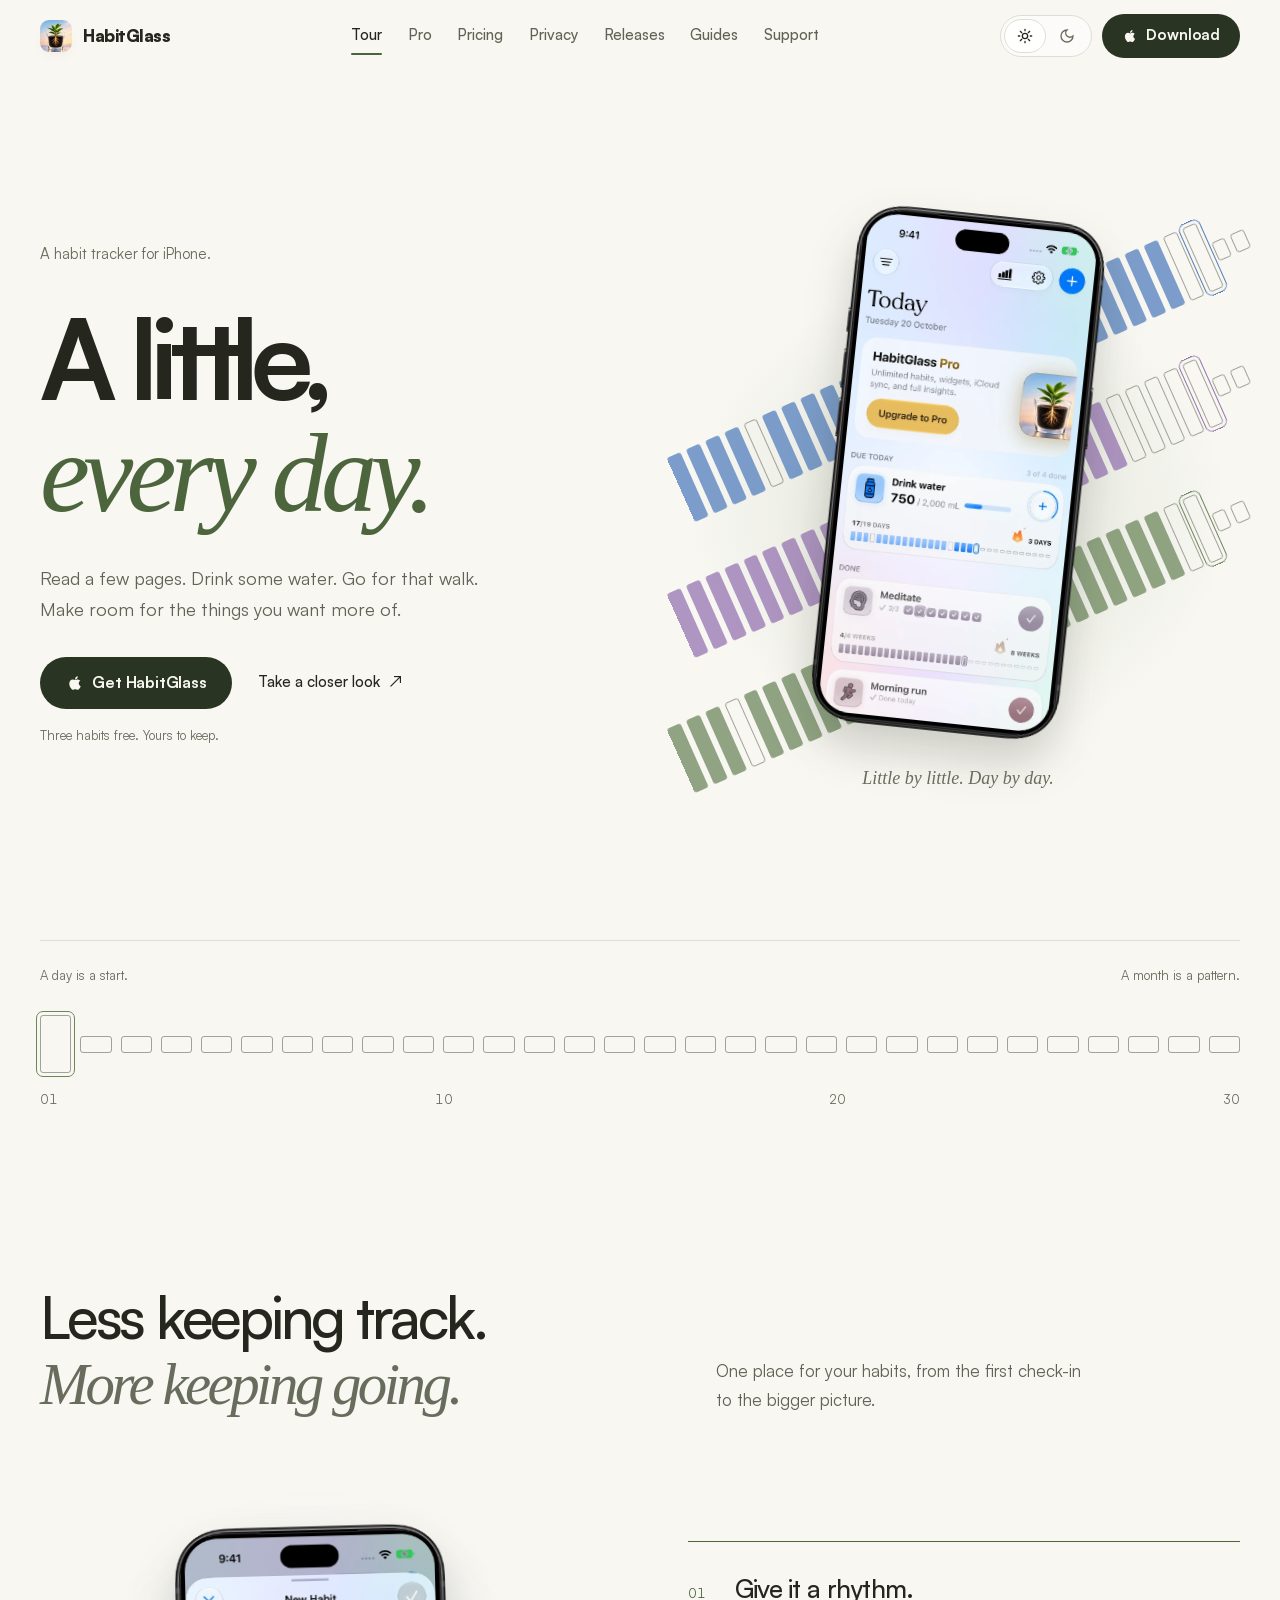
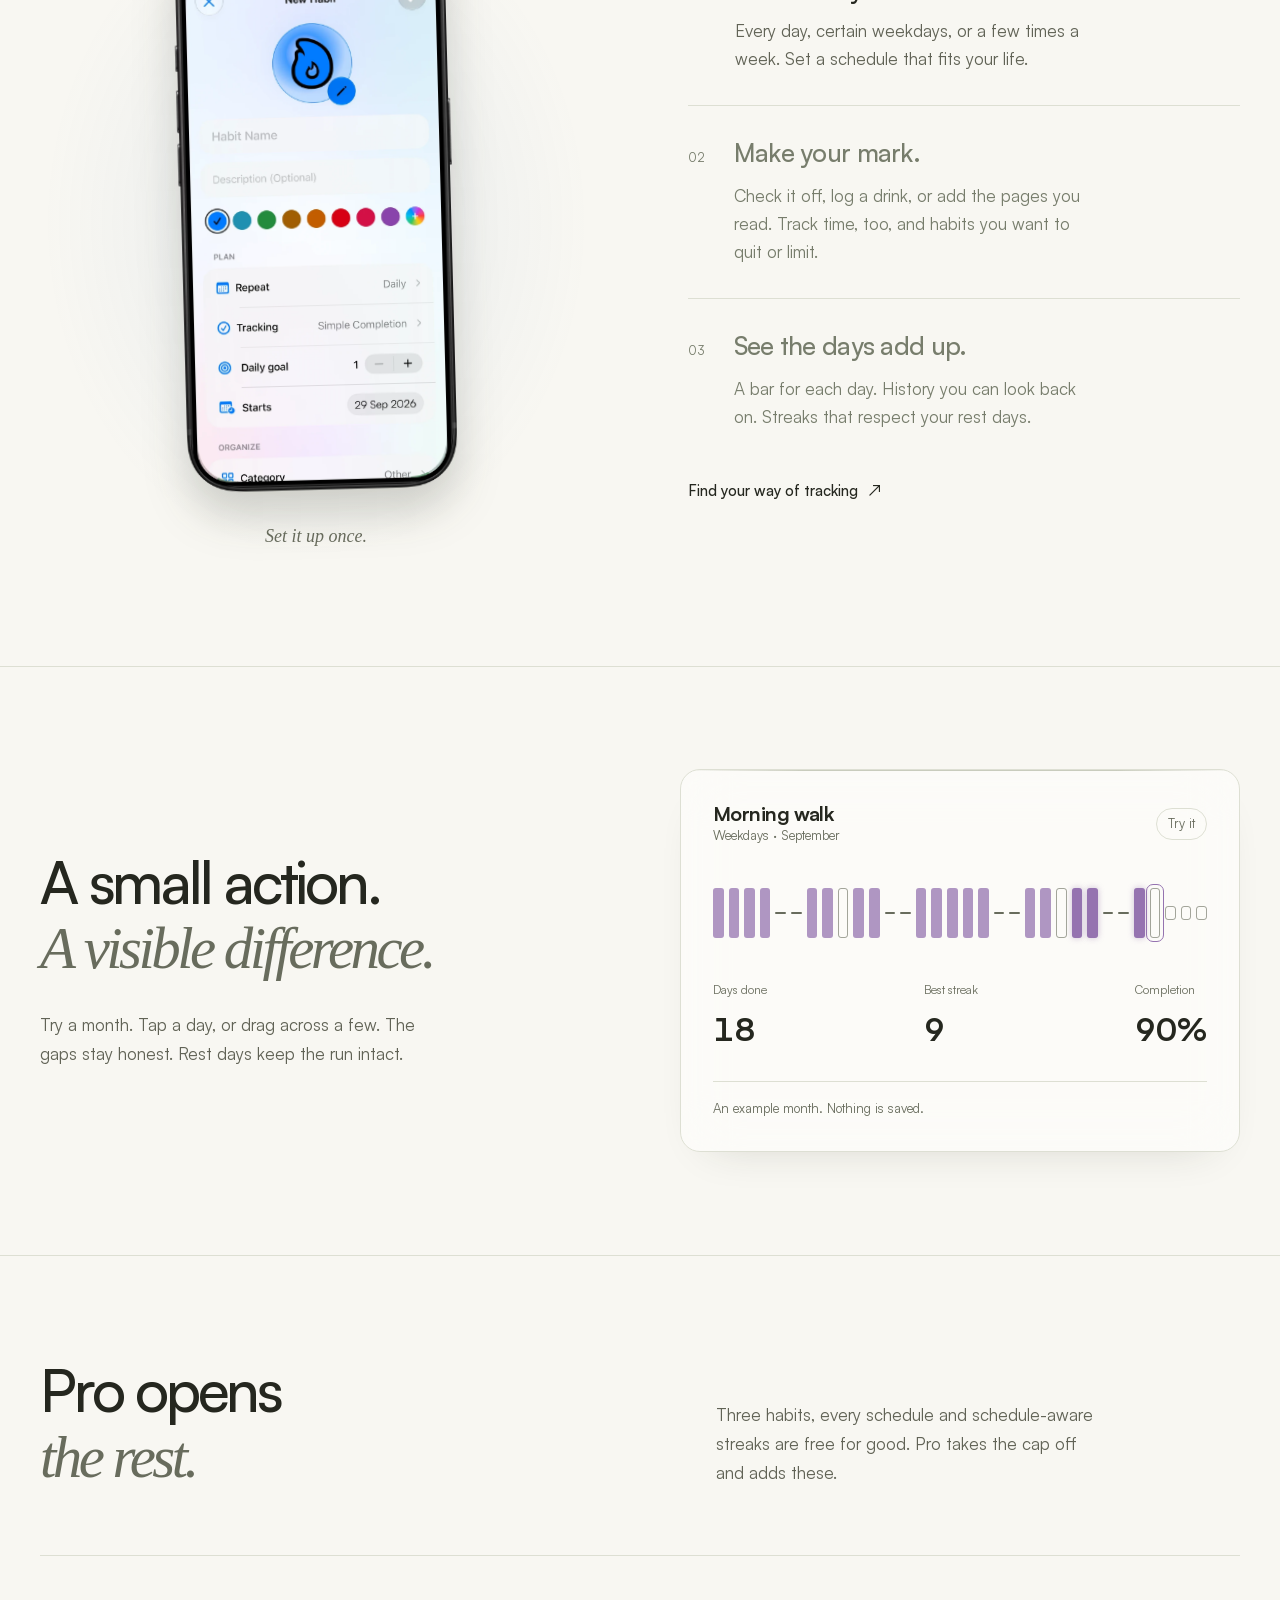
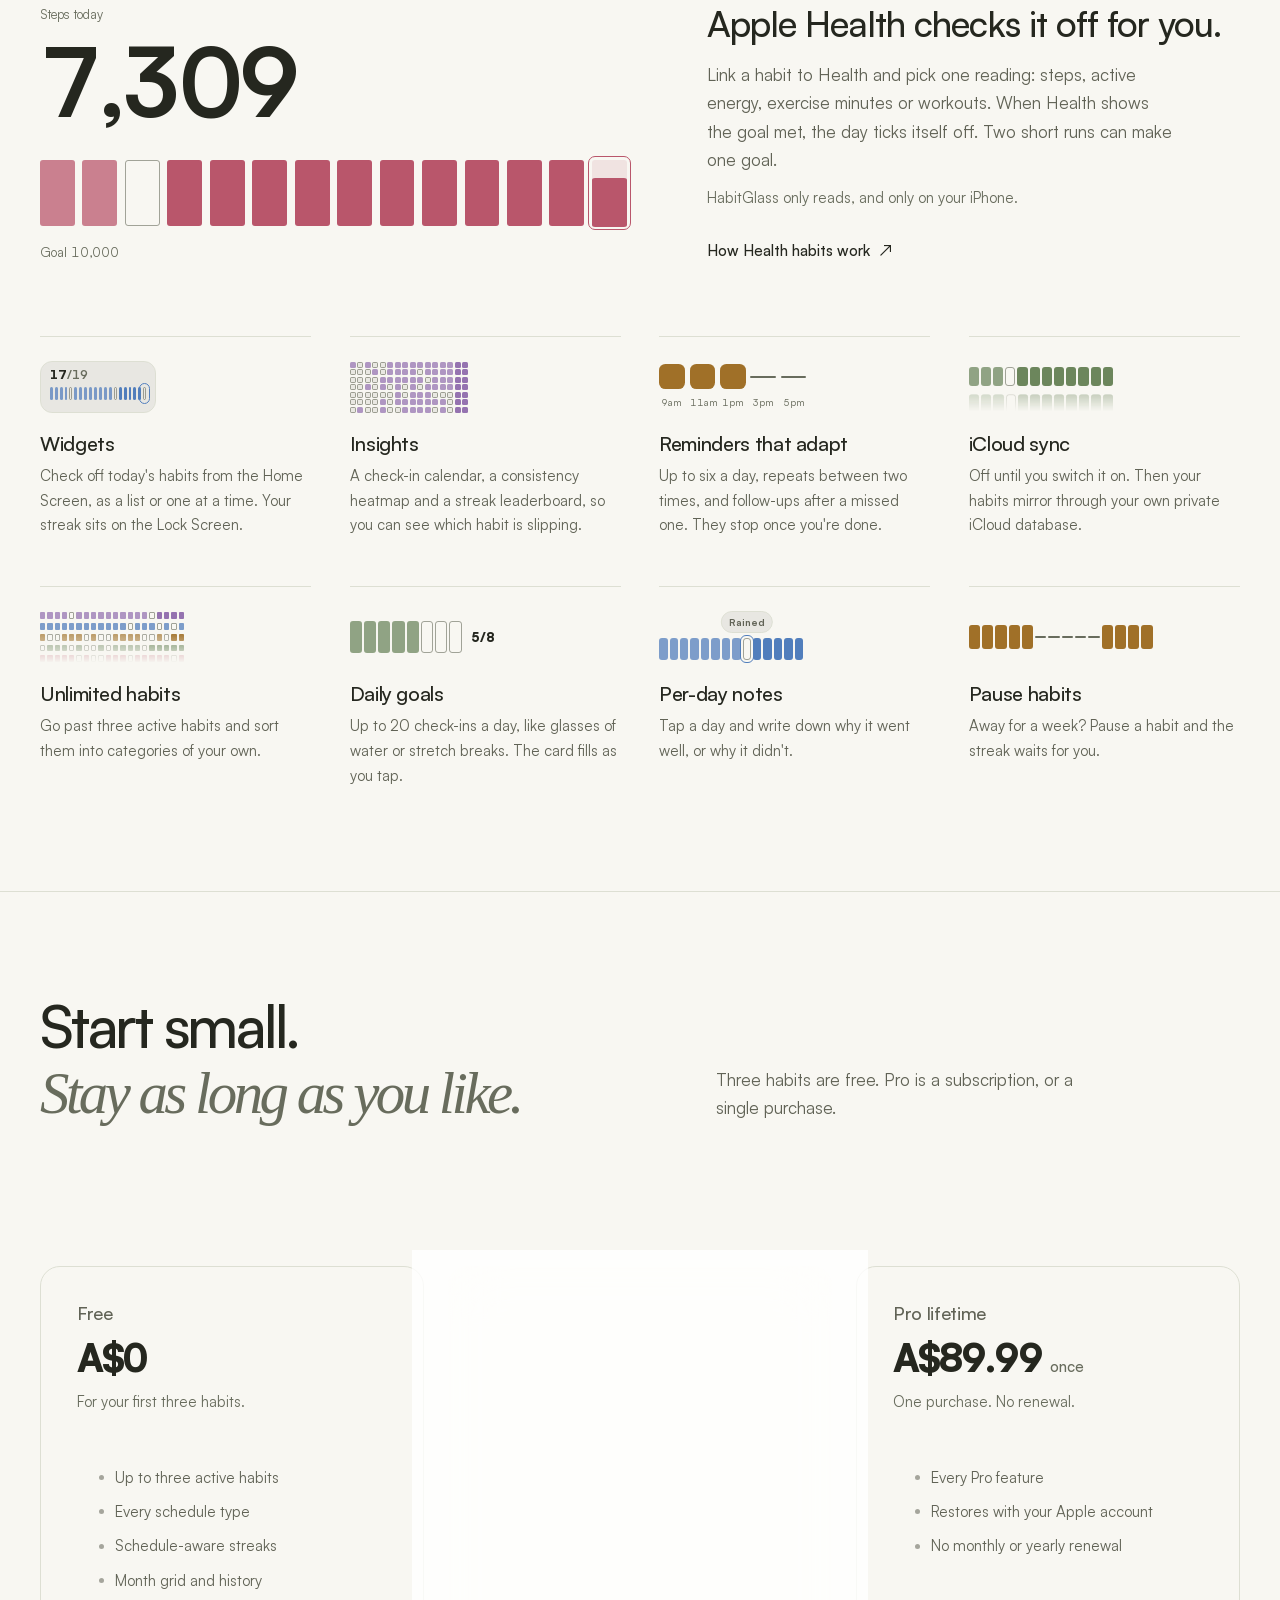
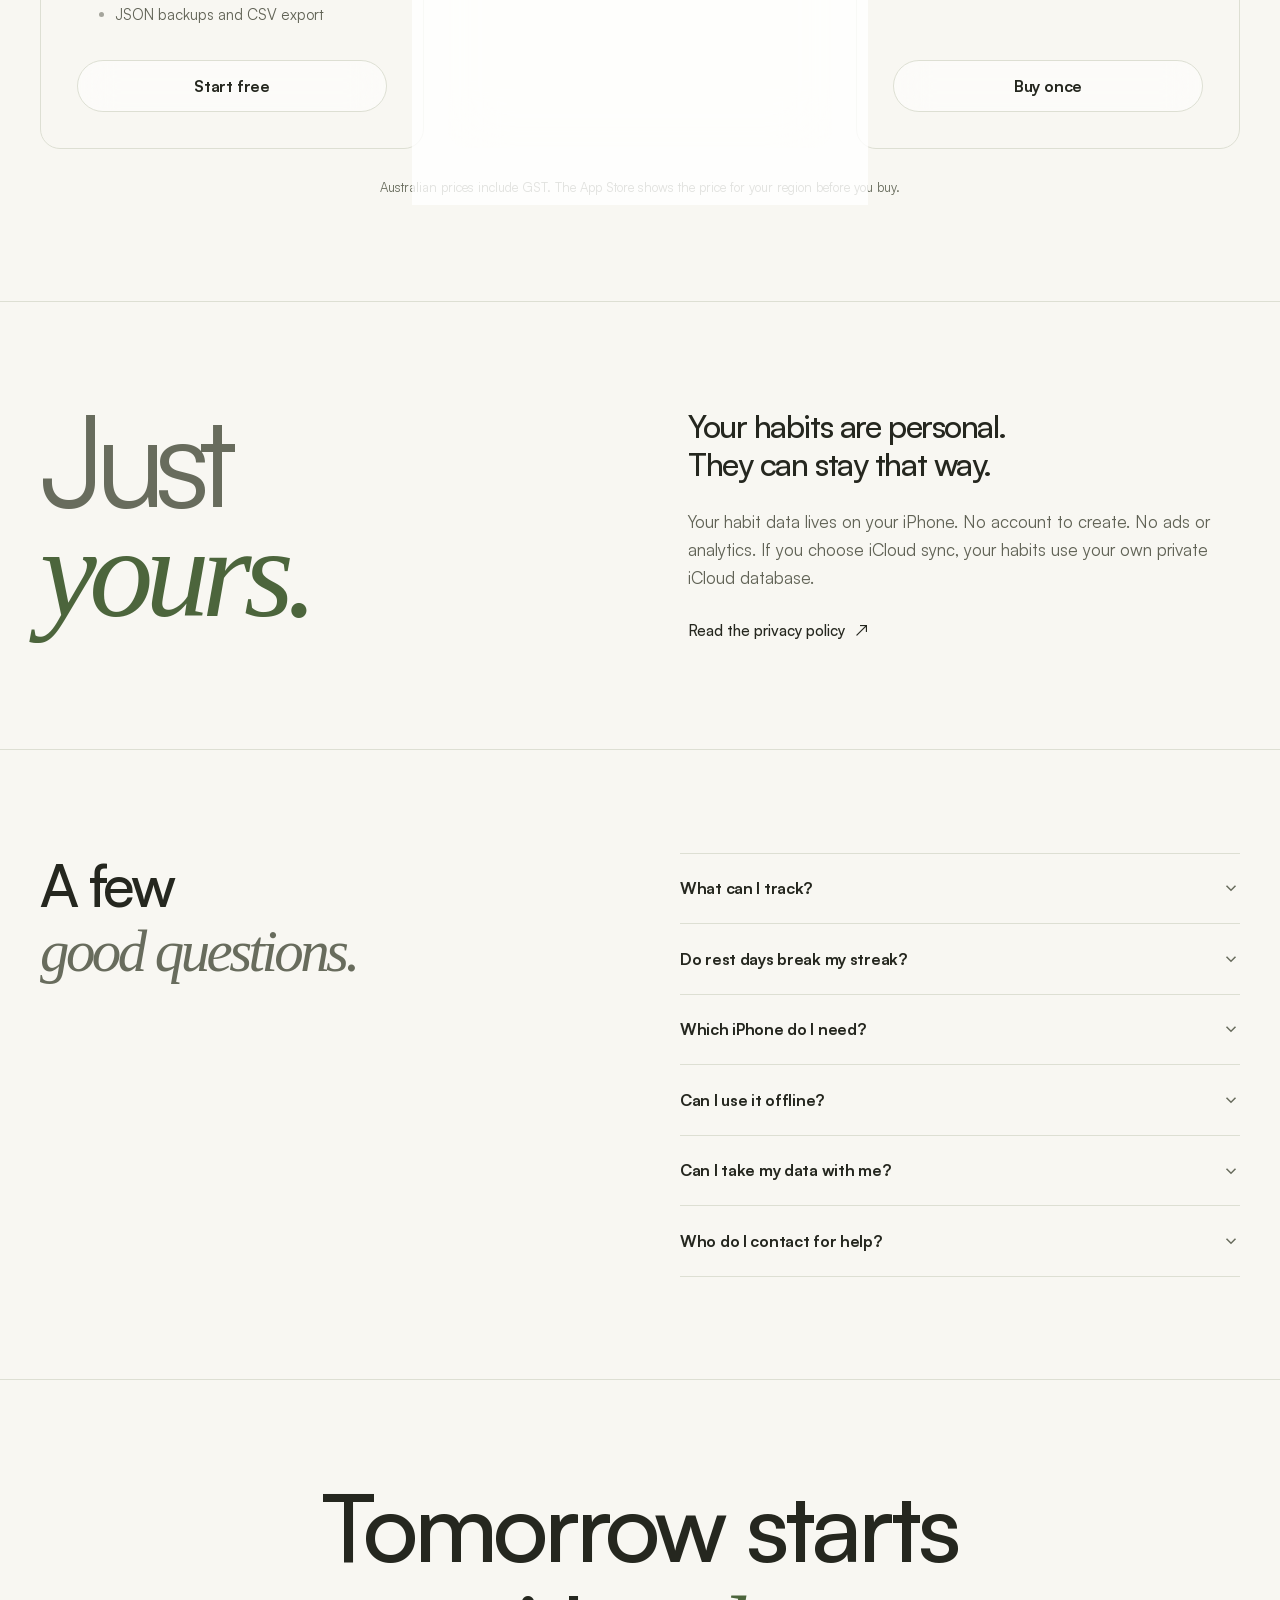
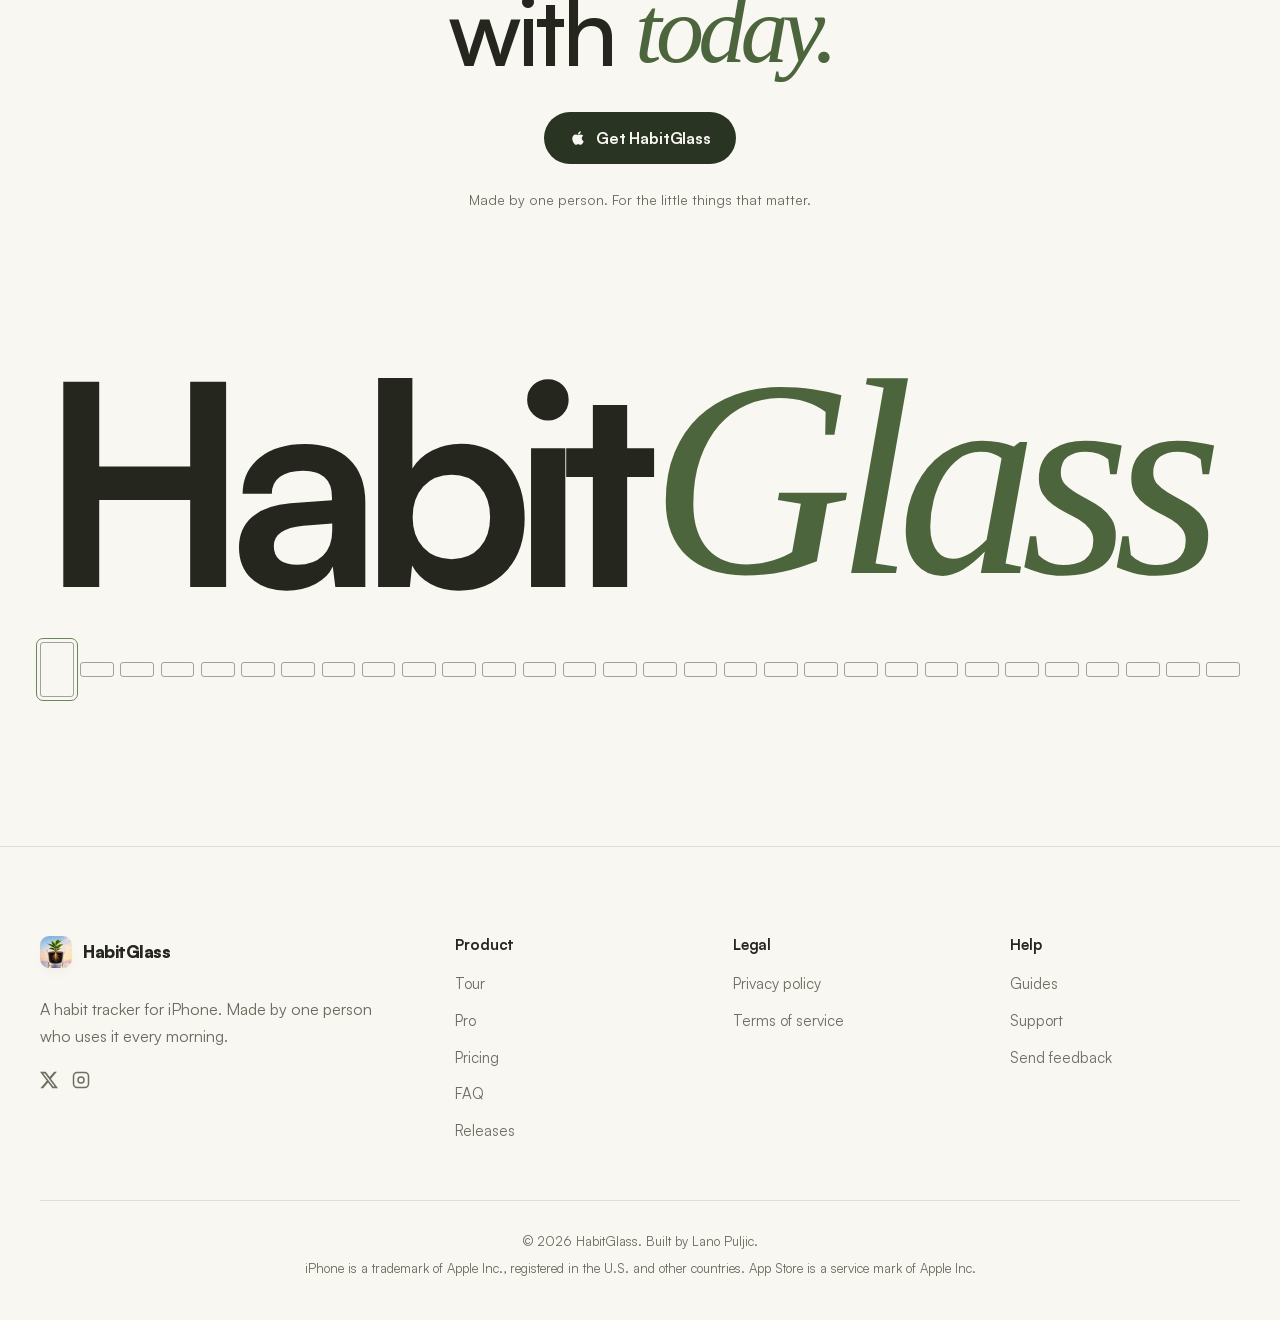
==== commit e6fa68fe: "sync site content from source repo" ====
--- a/index.html
+++ b/index.html
@@ -3,87 +3,52 @@
 <head>
 <meta charset="utf-8">
 <meta name="viewport" content="width=device-width, initial-scale=1">
-<title>HabitGlass — a habit tracker for iOS 26</title>
-<meta name="description" content="Every card ends in a run of days. Fill enough of them and the month reads itself. HabitGlass is a habit tracker built on iOS 26 Liquid Glass, and your data stays on your phone.">
+<meta name="theme-color" content="#07080c" media="(prefers-color-scheme: dark)">
+<meta name="theme-color" content="#f8f7f2" media="(prefers-color-scheme: light)">
+<title>HabitGlass — a little, every day</title>
+<meta name="description" content="A habit tracker for iPhone. Track water, reading, time and the things you want to do less. See your days add up. Three habits free, no account.">
 <link rel="canonical" href="https://habitglass.info/">
-<meta name="theme-color" content="#05070d" media="(prefers-color-scheme: dark)">
-<meta name="theme-color" content="#f4f8ff" media="(prefers-color-scheme: light)">
-<meta name="apple-mobile-web-app-title" content="HabitGlass">
-
 <meta property="og:type" content="website">
 <meta property="og:site_name" content="HabitGlass">
-<meta property="og:title" content="HabitGlass — a habit tracker for iOS 26">
-<meta property="og:description" content="Every card ends in a run of days. Fill enough of them and the month reads itself. On-device by default.">
+<meta property="og:title" content="HabitGlass — a little, every day">
+<meta property="og:description" content="A habit tracker for iPhone. See your days add up. Three habits free, no account.">
 <meta property="og:url" content="https://habitglass.info/">
 <meta property="og:image" content="https://habitglass.info/assets/og.jpg">
 <meta property="og:image:width" content="1200">
 <meta property="og:image:height" content="630">
-<meta property="og:image:type" content="image/jpeg">
 <meta name="twitter:card" content="summary_large_image">
-<meta name="twitter:title" content="HabitGlass — a habit tracker for iOS 26">
-<meta name="twitter:description" content="Every card ends in a run of days. Fill enough of them and the month reads itself.">
-<meta name="twitter:image" content="https://habitglass.info/assets/og.jpg">
-
-<link rel="icon" href="assets/icon-512.png" sizes="512x512">
+<meta name="apple-mobile-web-app-title" content="HabitGlass">
 <link rel="icon" href="assets/favicon-32.png" sizes="32x32">
 <link rel="apple-touch-icon" href="assets/apple-touch-icon.png">
-
 <link rel="preload" href="assets/fonts/satoshi-900.woff2" as="font" type="font/woff2" crossorigin>
-<link rel="preload" href="assets/fonts/satoshi-400.woff2" as="font" type="font/woff2" crossorigin>
 <link rel="stylesheet" href="assets/css/site.css">
-
+<link rel="stylesheet" href="assets/css/landing.css">
 <script>
-  /* Resolve the appearance before first paint so nothing flashes. */
   (function () {
     var t;
     try { t = localStorage.getItem('hg-theme'); } catch (e) {}
-    if (t !== 'light' && t !== 'dark') {
-      t = window.matchMedia('(prefers-color-scheme: light)').matches ? 'light' : 'dark';
-    }
+    if (t !== 'light' && t !== 'dark') t = matchMedia('(prefers-color-scheme: light)').matches ? 'light' : 'dark';
     document.documentElement.dataset.theme = t;
     document.documentElement.classList.add('js');
   })();
 </script>
-
 <script type="application/ld+json">
-{
-  "@context": "https://schema.org",
-  "@type": "SoftwareApplication",
-  "name": "HabitGlass",
-  "applicationCategory": "LifestyleApplication",
-  "operatingSystem": "iOS 26",
-  "url": "https://habitglass.info/",
-  "installUrl": "https://apps.apple.com/us/app/habit-glass-habit-tracker/id6807643942",
-  "description": "A habit tracker for iOS 26. Schedule-aware streaks, a month you can read at a glance, Home Screen widgets, and habit data that stays on your device.",
-  "author": { "@type": "Person", "name": "Lano Puljic" }
-}
+{"@context":"https://schema.org","@type":"SoftwareApplication","name":"HabitGlass","applicationCategory":"LifestyleApplication","operatingSystem":"iOS 26","url":"https://habitglass.info/","installUrl":"https://apps.apple.com/us/app/habit-glass-habit-tracker/id6807643942","author":{"@type":"Person","name":"Lano Puljic"}}
 </script>
 </head>
-<body>
-
-<!-- Icon sprite. Everything visual on this page is SVG; no icon fonts, no emoji. -->
+<body class="editorial">
+<a class="skip-link" href="#main">Skip to content</a>
 <svg width="0" height="0" style="position:absolute" aria-hidden="true" focusable="false">
   <defs>
     <symbol id="i-x" viewBox="0 0 24 24" fill="currentColor"><path d="M18.901 1.153h3.68l-8.04 9.19L24 22.846h-7.406l-5.8-7.584-6.638 7.584H.474l8.6-9.83L0 1.154h7.594l5.243 6.932ZM17.61 20.644h2.039L6.486 3.24H4.298Z"/></symbol>
-    <symbol id="i-instagram" viewBox="0 0 24 24" fill="none" stroke="currentColor" stroke-width="2" stroke-linecap="round" stroke-linejoin="round"><rect x="2" y="2" width="20" height="20" rx="5"/><path d="M16 11.37A4 4 0 1 1 12.63 8 4 4 0 0 1 16 11.37z"/><line x1="17.5" y1="6.5" x2="17.51" y2="6.5"/></symbol>
-    <symbol id="i-sun" viewBox="0 0 24 24" fill="none" stroke="currentColor" stroke-width="2" stroke-linecap="round" stroke-linejoin="round"><circle cx="12" cy="12" r="4"/><path d="M12 2v2M12 20v2M4.93 4.93l1.41 1.41M17.66 17.66l1.41 1.41M2 12h2M20 12h2M6.34 17.66l-1.41 1.41M19.07 4.93l-1.41 1.41"/></symbol>
-    <symbol id="i-moon" viewBox="0 0 24 24" fill="none" stroke="currentColor" stroke-width="2" stroke-linecap="round" stroke-linejoin="round"><path d="M12 3a6 6 0 0 0 9 9 9 9 0 1 1-9-9Z"/></symbol>
+    <symbol id="i-instagram" viewBox="0 0 24 24" fill="none" stroke="currentColor" stroke-width="2"><rect x="2" y="2" width="20" height="20" rx="5"/><circle cx="12" cy="12" r="4"/><path d="M17.5 6.5h.01"/></symbol>
+    <symbol id="i-sun" viewBox="0 0 24 24" fill="none" stroke="currentColor" stroke-width="2" stroke-linecap="round"><circle cx="12" cy="12" r="4"/><path d="M12 2v2M12 20v2M5 5l2 2M17 17l2 2M2 12h2M20 12h2M5 19l2-2M17 7l2-2"/></symbol>
+    <symbol id="i-moon" viewBox="0 0 24 24" fill="none" stroke="currentColor" stroke-width="2"><path d="M12 3a6 6 0 0 0 9 9 9 9 0 1 1-9-9Z"/></symbol>
     <symbol id="i-menu" viewBox="0 0 24 24" fill="none" stroke="currentColor" stroke-width="2" stroke-linecap="round"><path d="M4 7h16M4 12h16M4 17h16"/></symbol>
-    <symbol id="i-close" viewBox="0 0 24 24" fill="none" stroke="currentColor" stroke-width="2" stroke-linecap="round"><path d="M18 6 6 18M6 6l12 12"/></symbol>
-    <symbol id="i-chev" viewBox="0 0 24 24" fill="none" stroke="currentColor" stroke-width="2.2" stroke-linecap="round" stroke-linejoin="round"><path d="m6 9 6 6 6-6"/></symbol>
-    <symbol id="i-arrow" viewBox="0 0 24 24" fill="none" stroke="currentColor" stroke-width="2.2" stroke-linecap="round" stroke-linejoin="round"><path d="M5 12h14m-6-7 7 7-7 7"/></symbol>
-    <symbol id="i-lock" viewBox="0 0 24 24" fill="none" stroke="currentColor" stroke-width="2" stroke-linecap="round" stroke-linejoin="round"><rect x="3" y="11" width="18" height="11" rx="2"/><path d="M7 11V7a5 5 0 0 1 10 0v4"/></symbol>
-    <symbol id="i-shield" viewBox="0 0 24 24" fill="none" stroke="currentColor" stroke-width="2" stroke-linecap="round" stroke-linejoin="round"><path d="M20 13c0 5-3.5 7.5-7.66 8.95a1 1 0 0 1-.67-.01C7.5 20.5 4 18 4 13V6a1 1 0 0 1 1-1c2 0 4.5-1.2 6.24-2.72a1.17 1.17 0 0 1 1.52 0C14.51 3.81 17 5 19 5a1 1 0 0 1 1 1Z"/><path d="m9 12 2 2 4-4"/></symbol>
-    <symbol id="i-cloud" viewBox="0 0 24 24" fill="none" stroke="currentColor" stroke-width="2" stroke-linecap="round" stroke-linejoin="round"><path d="M17.5 19H9a7 7 0 1 1 6.71-9h1.79a4.5 4.5 0 1 1 0 9Z"/></symbol>
-    <symbol id="i-bell" viewBox="0 0 24 24" fill="none" stroke="currentColor" stroke-width="2" stroke-linecap="round" stroke-linejoin="round"><path d="M6 8a6 6 0 0 1 12 0c0 7 3 9 3 9H3s3-2 3-9"/><path d="M10.3 21a1.94 1.94 0 0 0 3.4 0"/></symbol>
-    <symbol id="i-flame" viewBox="0 0 24 24" fill="currentColor"><path d="M12.6 2.2c.4 3.1 2.2 4.9 3.9 6.8 1.5 1.7 2.9 3.5 2.9 6.3A7.3 7.3 0 0 1 12 22a7.3 7.3 0 0 1-7.4-6.9c0-2.6 1.2-4.5 2.8-6 .2 1.9 1 3.3 2.3 4-.2-4.3 1.2-8.3 2.9-10.9Z"/></symbol>
-    <symbol id="i-grid" viewBox="0 0 24 24" fill="none" stroke="currentColor" stroke-width="2" stroke-linejoin="round"><rect x="3" y="3" width="7" height="7" rx="1.5"/><rect x="14" y="3" width="7" height="7" rx="1.5"/><rect x="14" y="14" width="7" height="7" rx="1.5"/><rect x="3" y="14" width="7" height="7" rx="1.5"/></symbol>
-    <symbol id="i-chart" viewBox="0 0 24 24" fill="none" stroke="currentColor" stroke-width="2" stroke-linecap="round" stroke-linejoin="round"><path d="M3 3v16a2 2 0 0 0 2 2h16"/><path d="M7 16v-4M12 16V8M17 16v-6"/></symbol>
-    <symbol id="i-tag" viewBox="0 0 24 24" fill="none" stroke="currentColor" stroke-width="2" stroke-linecap="round" stroke-linejoin="round"><path d="M12.59 2.59A2 2 0 0 0 11.17 2H4a2 2 0 0 0-2 2v7.17a2 2 0 0 0 .59 1.42l8.7 8.7a2.43 2.43 0 0 0 3.42 0l6.58-6.58a2.43 2.43 0 0 0 0-3.42Z"/><path d="M7.5 7.5h.01"/></symbol>
-    <symbol id="i-export" viewBox="0 0 24 24" fill="none" stroke="currentColor" stroke-width="2" stroke-linecap="round" stroke-linejoin="round"><path d="M12 3v12"/><path d="m17 8-5-5-5 5"/><path d="M21 15v4a2 2 0 0 1-2 2H5a2 2 0 0 1-2-2v-4"/></symbol>
-    <symbol id="i-target" viewBox="0 0 24 24" fill="none" stroke="currentColor" stroke-width="2" stroke-linecap="round"><circle cx="12" cy="12" r="9"/><circle cx="12" cy="12" r="5"/><circle cx="12" cy="12" r="1.4"/></symbol>
-    <symbol id="i-pencil" viewBox="0 0 24 24" fill="none" stroke="currentColor" stroke-width="2" stroke-linecap="round" stroke-linejoin="round"><path d="M17 3a2.83 2.83 0 1 1 4 4L7.5 20.5 2 22l1.5-5.5Z"/><path d="m15 5 4 4"/></symbol>
-    <symbol id="i-sparkle" viewBox="0 0 24 24" fill="none" stroke="currentColor" stroke-width="2" stroke-linecap="round" stroke-linejoin="round"><path d="m12 3-1.9 5.8a2 2 0 0 1-1.3 1.3L3 12l5.8 1.9a2 2 0 0 1 1.3 1.3L12 21l1.9-5.8a2 2 0 0 1 1.3-1.3L21 12l-5.8-1.9a2 2 0 0 1-1.3-1.3Z"/></symbol>
+    <symbol id="i-close" viewBox="0 0 24 24" fill="none" stroke="currentColor" stroke-width="2"><path d="m6 6 12 12M6 18 18 6"/></symbol>
+    <symbol id="i-arrow" viewBox="0 0 24 24" fill="none" stroke="currentColor" stroke-width="2" stroke-linecap="round" stroke-linejoin="round"><path d="M5 12h14m-6-7 7 7-7 7"/></symbol>
+    <symbol id="i-chev" viewBox="0 0 24 24" fill="none" stroke="currentColor" stroke-width="2"><path d="m6 9 6 6 6-6"/></symbol>
+    <symbol id="i-qr" viewBox="-2 -2 33 33" fill="currentColor"><path shape-rendering="crispEdges" d="M0 0h7v1H0zM9 0h3v1H9zM13 0h2v1H13zM17 0h3v1H17zM22 0h7v1H22zM0 1h1v1H0zM6 1h1v1H6zM10 1h1v1H10zM12 1h1v1H12zM15 1h3v1H15zM20 1h1v1H20zM22 1h1v1H22zM28 1h1v1H28zM0 2h1v1H0zM2 2h3v1H2zM6 2h1v1H6zM8 2h2v1H8zM11 2h2v1H11zM14 2h1v1H14zM20 2h1v1H20zM22 2h1v1H22zM24 2h3v1H24zM28 2h1v1H28zM0 3h1v1H0zM2 3h3v1H2zM6 3h1v1H6zM8 3h1v1H8zM10 3h1v1H10zM12 3h2v1H12zM15 3h3v1H15zM19 3h1v1H19zM22 3h1v1H22zM24 3h3v1H24zM28 3h1v1H28zM0 4h1v1H0zM2 4h3v1H2zM6 4h1v1H6zM8 4h2v1H8zM12 4h1v1H12zM14 4h1v1H14zM18 4h3v1H18zM22 4h1v1H22zM24 4h3v1H24zM28 4h1v1H28zM0 5h1v1H0zM6 5h1v1H6zM8 5h1v1H8zM14 5h2v1H14zM18 5h1v1H18zM20 5h1v1H20zM22 5h1v1H22zM28 5h1v1H28zM0 6h7v1H0zM8 6h1v1H8zM10 6h1v1H10zM12 6h1v1H12zM14 6h1v1H14zM16 6h1v1H16zM18 6h1v1H18zM20 6h1v1H20zM22 6h7v1H22zM8 7h1v1H8zM10 7h1v1H10zM12 7h1v1H12zM15 7h2v1H15zM19 7h2v1H19zM0 8h1v1H0zM2 8h5v1H2zM9 8h1v1H9zM12 8h2v1H12zM15 8h3v1H15zM19 8h1v1H19zM22 8h5v1H22zM3 9h1v1H3zM8 9h3v1H8zM14 9h1v1H14zM19 9h4v1H19zM24 9h1v1H24zM28 9h1v1H28zM0 10h4v1H0zM6 10h1v1H6zM8 10h1v1H8zM12 10h2v1H12zM15 10h1v1H15zM18 10h1v1H18zM20 10h1v1H20zM22 10h2v1H22zM5 11h1v1H5zM7 11h1v1H7zM9 11h4v1H9zM16 11h1v1H16zM18 11h2v1H18zM21 11h2v1H21zM24 11h2v1H24zM27 11h1v1H27zM1 12h4v1H1zM6 12h1v1H6zM10 12h3v1H10zM15 12h3v1H15zM23 12h1v1H23zM25 12h2v1H25zM0 13h1v1H0zM4 13h2v1H4zM8 13h2v1H8zM19 13h6v1H19zM28 13h1v1H28zM1 14h6v1H1zM8 14h1v1H8zM11 14h1v1H11zM15 14h2v1H15zM18 14h1v1H18zM21 14h1v1H21zM24 14h3v1H24zM2 15h2v1H2zM9 15h1v1H9zM11 15h1v1H11zM16 15h1v1H16zM18 15h3v1H18zM24 15h1v1H24zM27 15h1v1H27zM0 16h2v1H0zM6 16h1v1H6zM9 16h3v1H9zM15 16h5v1H15zM23 16h1v1H23zM25 16h2v1H25zM0 17h2v1H0zM3 17h1v1H3zM5 17h1v1H5zM7 17h1v1H7zM10 17h1v1H10zM12 17h2v1H12zM17 17h3v1H17zM22 17h3v1H22zM26 17h1v1H26zM28 17h1v1H28zM0 18h1v1H0zM2 18h1v1H2zM5 18h4v1H5zM10 18h1v1H10zM12 18h4v1H12zM17 18h1v1H17zM20 18h2v1H20zM24 18h1v1H24zM26 18h1v1H26zM0 19h1v1H0zM3 19h1v1H3zM5 19h1v1H5zM7 19h1v1H7zM9 19h1v1H9zM11 19h1v1H11zM13 19h1v1H13zM15 19h1v1H15zM20 19h2v1H20zM24 19h1v1H24zM27 19h1v1H27zM0 20h1v1H0zM4 20h5v1H4zM10 20h2v1H10zM14 20h4v1H14zM20 20h5v1H20zM26 20h3v1H26zM8 21h1v1H8zM10 21h1v1H10zM17 21h2v1H17zM20 21h1v1H20zM24 21h5v1H24zM0 22h7v1H0zM10 22h3v1H10zM15 22h1v1H15zM18 22h3v1H18zM22 22h1v1H22zM24 22h3v1H24zM0 23h1v1H0zM6 23h1v1H6zM8 23h2v1H8zM11 23h2v1H11zM14 23h2v1H14zM19 23h2v1H19zM24 23h1v1H24zM28 23h1v1H28zM0 24h1v1H0zM2 24h3v1H2zM6 24h1v1H6zM8 24h3v1H8zM16 24h2v1H16zM20 24h5v1H20zM26 24h1v1H26zM0 25h1v1H0zM2 25h3v1H2zM6 25h1v1H6zM8 25h1v1H8zM10 25h1v1H10zM12 25h3v1H12zM18 25h1v1H18zM23 25h1v1H23zM25 25h4v1H25zM0 26h1v1H0zM2 26h3v1H2zM6 26h1v1H6zM8 26h1v1H8zM12 26h4v1H12zM19 26h2v1H19zM22 26h6v1H22zM0 27h1v1H0zM6 27h1v1H6zM12 27h3v1H12zM16 27h1v1H16zM18 27h1v1H18zM20 27h2v1H20zM23 27h3v1H23zM27 27h1v1H27zM0 28h7v1H0zM8 28h1v1H8zM10 28h1v1H10zM13 28h7v1H13zM21 28h1v1H21zM24 28h1v1H24zM26 28h1v1H26z"/></symbol>
     <symbol id="i-apple" viewBox="0 0 24 24" fill="currentColor"><path d="M17.05 20.28c-.98.95-2.05.88-3.08.4-1.09-.5-2.08-.48-3.24 0-1.44.62-2.2.44-3.06-.4C2.79 15.25 3.51 7.59 9.05 7.31c1.35.07 2.29.74 3.08.8 1.18-.24 2.31-.93 3.57-.84 1.51.12 2.65.72 3.4 1.8-3.12 1.87-2.38 5.98.48 7.13-.57 1.5-1.31 2.99-2.54 4.09zM12.03 7.25c-.15-2.23 1.66-4.07 3.74-4.25.29 2.58-2.34 4.5-3.74 4.25z"/></symbol>
   </defs>
 </svg>
@@ -91,780 +56,198 @@
 <header class="site-head">
   <div class="shell">
     <div class="head-row">
-      <a class="brand" href="/">
-        <img class="brand-mark" src="assets/brand-mark.webp" alt="" width="32" height="32">
-        HabitGlass
-      </a>
-
-      <nav class="nav" aria-label="Primary">
-        <a href="#tour">Tour</a>
-        <a href="#features">Pro</a>
-        <a href="#pricing">Pricing</a>
-        <a href="#privacy">Privacy</a>
-        <a href="releases.html">Releases</a>
-        <a href="guides.html">Guides</a>
-        <a href="support.html">Support</a>
+      <a class="brand" href="/"><img class="brand-mark" src="assets/brand-mark.webp" alt="" width="32" height="32">HabitGlass</a>
+      <nav class="nav" aria-label="Main navigation">
+        <a href="#tour">Tour</a><a href="#features">Pro</a><a href="#pricing">Pricing</a><a href="#privacy">Privacy</a><a href="releases.html">Releases</a><a href="guides.html">Guides</a><a href="support.html">Support</a>
       </nav>
-
       <div class="head-actions">
         <div class="theme-toggle" role="group" aria-label="Appearance">
-          <button type="button" data-set-theme="light" aria-pressed="false" title="Light appearance">
-            <svg aria-hidden="true"><use href="#i-sun"/></svg>
-            <span class="sr-only">Light</span>
-          </button>
-          <button type="button" data-set-theme="dark" aria-pressed="true" title="Dark appearance">
-            <svg aria-hidden="true"><use href="#i-moon"/></svg>
-            <span class="sr-only">Dark</span>
-          </button>
+          <button type="button" data-set-theme="light" aria-pressed="false" title="Light appearance"><svg aria-hidden="true"><use href="#i-sun"/></svg><span class="sr-only">Light</span></button>
+          <button type="button" data-set-theme="dark" aria-pressed="true" title="Dark appearance"><svg aria-hidden="true"><use href="#i-moon"/></svg><span class="sr-only">Dark</span></button>
         </div>
-        <a class="btn btn-primary btn-sm" href="https://apps.apple.com/us/app/habit-glass-habit-tracker/id6807643942">
-          <svg width="16" height="16" aria-hidden="true"><use href="#i-apple"/></svg>
-          Download
-        </a>
-        <button class="menu-btn" type="button" data-menu-toggle aria-expanded="false" aria-controls="mobile-menu">
-          <svg class="icon-open" aria-hidden="true"><use href="#i-menu"/></svg>
-          <svg class="icon-close" aria-hidden="true"><use href="#i-close"/></svg>
-          <span class="sr-only">Menu</span>
-        </button>
-      </div>
-    </div>
-
+        <a class="btn btn-primary btn-sm" href="https://apps.apple.com/us/app/habit-glass-habit-tracker/id6807643942"><svg width="16" height="16" aria-hidden="true"><use href="#i-apple"/></svg>Download</a>
+        <button class="menu-btn" type="button" data-menu-toggle aria-expanded="false" aria-controls="mobile-menu"><svg class="icon-open" aria-hidden="true"><use href="#i-menu"/></svg><svg class="icon-close" aria-hidden="true"><use href="#i-close"/></svg><span class="sr-only">Menu</span></button>
+      </div>
+    </div>
     <div class="mobile-menu glass" id="mobile-menu" hidden>
-      <ul>
-        <li><a href="#tour">Tour</a></li>
-        <li><a href="#features">Pro</a></li>
-        <li><a href="#pricing">Pricing</a></li>
-        <li><a href="#privacy">Privacy</a></li>
-        <li><a href="releases.html">Releases</a></li>
-        <li><a href="guides.html">Guides</a></li>
-        <li><a href="support.html">Support</a></li>
-      </ul>
-      <a class="btn btn-primary" href="https://apps.apple.com/us/app/habit-glass-habit-tracker/id6807643942">
-        <svg width="18" height="18" aria-hidden="true"><use href="#i-apple"/></svg>
-        Download
-      </a>
+      <ul><li><a href="#tour">Tour</a></li><li><a href="#features">Pro</a></li><li><a href="#pricing">Pricing</a></li><li><a href="#privacy">Privacy</a></li><li><a href="releases.html">Releases</a></li><li><a href="guides.html">Guides</a></li><li><a href="support.html">Support</a></li></ul>
+      <a class="btn btn-primary" href="https://apps.apple.com/us/app/habit-glass-habit-tracker/id6807643942"><svg width="18" height="18" aria-hidden="true"><use href="#i-apple"/></svg>Download</a>
     </div>
   </div>
 </header>
 
-<main>
-
-  <!-- ================================================================ hero -->
-  <section class="hero">
-    <div class="shell">
-      <div class="hero-copy">
-        <h1>Thirty days, <span class="ramp">filled</span>.</h1>
-        <p class="lede reveal" style="--delay:260ms">
-          Every card ends in a run of days. Fill enough of them and the month reads
-          itself, no chart and no arithmetic.
-        </p>
-        <div class="cta-row reveal" style="--delay:360ms">
-          <a class="btn btn-primary" href="https://apps.apple.com/us/app/habit-glass-habit-tracker/id6807643942">
-            <svg width="18" height="18" aria-hidden="true"><use href="#i-apple"/></svg>
-            Download on the App Store
-          </a>
-          <a class="btn btn-ghost" href="#tour">Take the tour</a>
+<main id="main">
+  <section class="hero editorial-hero shell">
+    <div class="opening-copy">
+      <p class="opening-note reveal">A habit tracker for iPhone.</p>
+      <h1>A little,<br><em>every day.</em></h1>
+      <p class="opening-lede reveal" style="--delay:180ms">Read a few pages. Drink some water. Go for that walk.<br class="wide-only"> Make room for the things you want more of.</p>
+      <div class="cta-row reveal" style="--delay:260ms">
+        <a class="btn btn-primary has-qr" href="https://apps.apple.com/us/app/habit-glass-habit-tracker/id6807643942"><svg width="18" height="18" aria-hidden="true"><use href="#i-apple"/></svg>Get HabitGlass<span class="store-qr" aria-hidden="true"><svg width="165" height="165"><use href="#i-qr"/></svg>Scan with your iPhone</span></a>
+        <a class="quiet-link" href="#tour">Take a closer look <span aria-hidden="true">↗</span></a>
+      </div>
+      <p class="opening-small reveal" style="--delay:320ms">Three habits free. Yours to keep.</p>
+    </div>
+    <figure class="opening-art reveal" style="--delay:180ms">
+      <div class="ribbon ribbon-one" aria-hidden="true"><div class="month" data-editorial-days="111101111111011111111111110000" data-today="27" style="--c:var(--day-blue)"></div></div>
+      <div class="ribbon ribbon-two" aria-hidden="true"><div class="month" data-editorial-days="111111111011111111111110000000" data-today="27" style="--c:var(--day-lilac)"></div></div>
+      <div class="ribbon ribbon-three" aria-hidden="true"><div class="month" data-editorial-days="111011111111111111111111110000" data-today="27" style="--c:var(--day-green)"></div></div>
+      <div class="opening-phone">
+        <picture data-shot="editorial-home-framed"><source media="(prefers-color-scheme: light)" srcset="assets/shots/editorial-home-framed-light.webp"><img src="assets/shots/editorial-home-framed-dark.webp" width="900" height="1840" fetchpriority="high" alt="HabitGlass Home, with water progress, habit cards and a month of day bars."></picture>
+      </div>
+      <figcaption>Little by little. Day by day.</figcaption>
+    </figure>
+  </section>
+
+  <section class="month-interlude shell" aria-label="A month of small steps">
+    <div class="interlude-label"><span>A day is a start.</span><span>A month is a pattern.</span></div>
+    <div class="month" data-editorial-days="111011111011111101111111111000" data-today="27" data-scrub="0.4" style="--c:var(--day-green)" aria-hidden="true"></div>
+    <div class="interlude-scale" aria-hidden="true"><span>01</span><span>10</span><span>20</span><span>30</span></div>
+  </section>
+
+  <section id="tour" class="editorial-section shell">
+    <div class="section-head editorial-heading reveal"><h2>Less keeping track.<br><em>More keeping going.</em></h2><p>One place for your habits, from the first check-in to the bigger picture.</p></div>
+    <div class="product-story">
+      <div class="story-screen reveal">
+        <div class="story-stack">
+          <picture data-shot="create-current-framed" data-step="0"><source media="(prefers-color-scheme: light)" srcset="assets/shots/create-current-framed-light.webp"><img src="assets/shots/create-current-framed-dark.webp" width="900" height="1840" loading="lazy" decoding="async" alt="New Habit, with a colour, a daily repeat, the tracking type and a daily goal."></picture>
+          <picture data-shot="log-water-framed" data-step="1"><source media="(prefers-color-scheme: light)" srcset="assets/shots/log-water-framed-light.webp"><img src="assets/shots/log-water-framed-dark.webp" width="900" height="1840" loading="lazy" decoding="async" alt="Log Water, with 750 mL of a 2 L goal in the bottle and an Add 200 mL button."></picture>
+          <picture data-shot="editorial-detail-framed" data-step="2"><source media="(prefers-color-scheme: light)" srcset="assets/shots/editorial-detail-framed-light.webp"><img src="assets/shots/editorial-detail-framed-dark.webp" width="900" height="1840" loading="lazy" decoding="async" alt="Drink water details with daily progress, a single stats card, consistency grid and history."></picture>
         </div>
-        <p class="cta-note reveal" style="--delay:440ms">Free for three habits. No account.</p>
-      </div>
-
-      <figure id="film" class="film reveal" style="--delay:520ms">
-        <div class="film-frame">
-          <video class="film-player" data-intro-film data-film="habitglass-intro" playsinline preload="auto" muted
-               poster="assets/video/habitglass-intro-poster-dark.jpg" aria-label="Introducing HabitGlass, a 17-second film"
-               aria-describedby="film-description">
-            <source src="assets/video/habitglass-intro-dark.mp4" type="video/mp4">
-            <track kind="captions" src="assets/video/habitglass-intro.vtt" srclang="en" label="English">
-            <p><a href="assets/video/habitglass-intro-dark.mp4">Download the HabitGlass film</a>.</p>
-          </video>
-        </div>
-        <div class="film-float" role="group" aria-label="Film controls">
-          <button type="button" data-film-replay>Pause</button>
-          <button type="button" data-film-sound>Sound on</button>
-        </div>
-        <figcaption class="sr-only" id="film-description">An upbeat electronic score, timed to the motion. A single day bar
-          is tapped and fills, then a month of bars grows into the Meditate card. Tap it. The card drops into the Home
-          screen beside Drink water, Read a Book and Morning run. Fill it. A water bottle fills from 750 to 2,000 mL and
-          the goal reads Goal met. Keep it. A consistency grid lights up, seven days get checked and a widget swings in,
-          then everything pulls into the HabitGlass icon. HabitGlass, habit tracker for iPhone. No spoken dialogue.</figcaption>
-      </figure>
-    </div>
-  </section>
-
-  <!-- ============================================================= anatomy -->
-  <section class="anatomy-band" aria-labelledby="anatomy-heading">
-    <div class="shell">
-      <div class="section-head reveal">
-        <h2 id="anatomy-heading">Everything on one card.</h2>
-        <p class="lede">The Drink water card from Home, taken apart as you scroll and put back together.</p>
-      </div>
-    </div>
-    <div class="anatomy" data-anatomy>
-      <div class="anatomy-pin">
-        <div class="shell">
-          <div class="anatomy-stage">
-            <div class="anatomy-card" data-anatomy-card role="img"
-                 aria-label="The Drink water card: icon, 750 of 2,000 mL with a progress bar, an add button with a progress ring, 23 of 28 days, a 4 day streak and a bar for each day of September."></div>
-            <ol class="anatomy-notes">
-              <li data-note="icon"><strong>Icon</strong>An SF Symbol or emoji, in the habit's colour.</li>
-              <li data-note="progress"><strong>Today so far</strong>750 of 2,000 mL, with the gauge beside it.</li>
-              <li data-note="button"><strong>Log it</strong>One tap. The ring closes as you near the goal.</li>
-              <li data-note="tally"><strong>The month's tally</strong>Days done out of the days that were due.</li>
-              <li data-note="bars"><strong>A bar per day</strong>Today is ringed, the live run stays lit.</li>
-              <li data-note="streak"><strong>Streak</strong>Counted against the schedule, so rest days don't break it.</li>
-            </ol>
-          </div>
-        </div>
-      </div>
-    </div>
-  </section>
-
-  <!-- ================================================================ demo -->
-  <section class="band demo-band">
-    <div class="shell">
-      <div class="demo">
-        <div class="demo-copy reveal">
-          <h2>Your month in one row.</h2>
-          <p class="lede">
-            Miss a day and the gap sits there in plain sight instead of hiding inside a
-            chart. Weekends are rest days here, so they don't break the run. Tap or drag
-            across a few days. That's the app.
-          </p>
-          <dl class="demo-readout">
-            <div>
-              <dt>Days done</dt>
-              <dd data-out="days">0</dd>
-            </div>
-            <div>
-              <dt>Best streak</dt>
-              <dd data-out="best">0</dd>
-            </div>
-            <div>
-              <dt>Rate</dt>
-              <dd data-out="rate">0%</dd>
-            </div>
-          </dl>
-        </div>
-        <div class="month-card glass reveal" style="--delay:80ms;--c:#ff4f78">
-          <div class="habit-top">
-            <p class="habit-name">Morning run</p>
-            <p class="habit-sub">Weekdays, September 2026</p>
-          </div>
-          <p class="habit-meta">
-            <span><b data-out="done">0</b>/<span data-out="due">0</span> days</span>
-            <span class="habit-streak"><svg aria-hidden="true"><use href="#i-flame"/></svg><span data-out="streak">0 days</span></span>
-          </p>
-          <div class="month field" data-field data-seed="1111--11011--11111--11011--100" data-today="29" data-first="1"
-               style="--c:#ff4f78" role="group" aria-label="Interactive demo: September for a weekday habit. Weekends are rest days."></div>
-          <p class="demo-hint">Nothing here is saved or sent.</p>
-        </div>
-      </div>
-    </div>
-  </section>
-
-  <!-- ================================================================ tour -->
-  <section id="tour" class="band tour">
-    <div class="shell">
-      <div class="section-head reveal">
-        <h2>Six screens you'll actually use.</h2>
-        <p class="lede">Captured straight from the app. Scroll, and the phone follows along.</p>
-      </div>
-
-      <div class="tour-grid">
-        <ol class="tour-steps" data-tour>
-          <li class="tour-step is-active" data-step="0">
-            <p class="step-num">01</p>
-            <h3>One tap, then get on with your day.</h3>
-            <p>
-              Today's list only shows what's due. Tick it off from the card, or log water
-              and reading progress without leaving Home.
-            </p>
-            <ul class="dots">
-              <li>A check button sized for a thumb, with haptics behind it</li>
-              <li>Counters for habits you do more than once a day</li>
-              <li>A run of day squares and a streak on every card</li>
-            </ul>
-            <div class="tour-shot">
-              <picture data-shot="home-current-framed" data-parts="home">
-                <source media="(prefers-color-scheme: light)" srcset="assets/shots/home-current-framed-light.webp">
-                <img src="assets/shots/home-current-framed-dark.webp" width="900" height="1840" loading="lazy" decoding="async" alt="Home with Drink water and Read a Book waiting under Due today, Meditate and Morning run under Done, each card carrying a month of day squares and a streak.">
-              </picture>
-            </div>
-          </li>
-
-          <li class="tour-step" data-step="1">
-            <p class="step-num">02</p>
-            <h3>Log a drink, watch the bottle rise.</h3>
-            <p>
-              Log Water puts your daily goal beside a bottle that fills as you go, in
-              millilitres or litres. Nudge the amount by 50 mL before you add it.
-            </p>
-            <ul class="dots">
-              <li>The goal badge turns green and reads Goal Met once you get there</li>
-              <li>Logged too much? Adjust takes some back or resets today</li>
-            </ul>
-            <a class="text-link" href="#how">
-              How reminders split your water goal
-              <svg width="16" height="16" aria-hidden="true"><use href="#i-arrow"/></svg>
-            </a>
-            <div class="tour-shot">
-              <picture data-shot="log-water-framed" data-parts="water">
-                <source media="(prefers-color-scheme: light)" srcset="assets/shots/log-water-framed-light.webp">
-                <img src="assets/shots/log-water-framed-dark.webp" width="900" height="1840" loading="lazy" decoding="async" alt="Log Water sheet with the bottle just over a third full at 750 mL, the 2 litre goal beside it, and an Add 200 mL button.">
-              </picture>
-            </div>
-          </li>
-
-          <li class="tour-step" data-step="2">
-            <p class="step-num">03</p>
-            <h3>Log pages, or just the minutes.</h3>
-            <p>
-              Read a Book keeps your current book and page in front of you, with a 3D copy
-              and a bookmark that moves to where you'll finish. Log pages read, jump to your
-              current page, or track minutes instead.
-            </p>
-            <a class="text-link" href="#how">
-              How pages and minutes count toward the day
-              <svg width="16" height="16" aria-hidden="true"><use href="#i-arrow"/></svg>
-            </a>
-            <div class="tour-shot">
-              <picture data-shot="log-book-framed" data-parts="book">
-                <source media="(prefers-color-scheme: light)" srcset="assets/shots/log-book-framed-light.webp">
-                <img src="assets/shots/log-book-framed-dark.webp" width="900" height="1840" loading="lazy" decoding="async" alt="Read a Book sheet with a 3D copy of Atomic Habits, page 0 to 20 of 323, 0 of 5 pages today, and a Save button.">
-              </picture>
-            </div>
-          </li>
-
-          <li class="tour-step" data-step="3">
-            <p class="step-num">04</p>
-            <h3>A month you can read at a glance.</h3>
-            <p>
-              Open a habit for the numbers that matter, a consistency strip going back
-              months, and a calendar you can tap to fix the day you forgot to log.
-            </p>
-            <ul class="dots">
-              <li>Streaks follow the schedule, so a planned rest day doesn't break the chain</li>
-              <li>Today gets a grace period instead of failing you at midnight</li>
-              <li>Tap any day to backfill it or attach a note</li>
-            </ul>
-            <div class="tour-shot">
-              <picture data-shot="detail-current-framed" data-parts="detail">
-                <source media="(prefers-color-scheme: light)" srcset="assets/shots/detail-current-framed-light.webp">
-                <img src="assets/shots/detail-current-framed-dark.webp" width="900" height="1840" loading="lazy" decoding="async" alt="Meditate details showing streak and completion stats, a consistency heatmap, and history.">
-              </picture>
-            </div>
-          </li>
-
-          <li class="tour-step" data-step="4">
-            <p class="step-num">05</p>
-            <h3>Make it yours in about twenty seconds.</h3>
-            <p>
-              Pick an icon, pick a colour, tell it how often. Habits you want to build and
-              habits you want to quit are the same three taps.
-            </p>
-            <ul class="dots">
-              <li>Hundreds of icons, grouped so you can find one</li>
-              <li>Thirteen tuned colours, or mix your own</li>
-              <li>Every day, set weekdays, X times a week, or every N days</li>
-            </ul>
-            <div class="tour-shot">
-              <picture data-shot="create-current-framed" data-parts="create">
-                <source media="(prefers-color-scheme: light)" srcset="assets/shots/create-current-framed-light.webp">
-                <img src="assets/shots/create-current-framed-dark.webp" width="900" height="1840" loading="lazy" decoding="async" alt="The New Habit sheet with icon, name, colour swatches, repeat, tracking, daily goal and start date.">
-              </picture>
-            </div>
-          </li>
-
-          <li class="tour-step" data-step="5">
-            <p class="step-num">06</p>
-            <h3>Your history, never held hostage.</h3>
-            <p>
-              Export everything to JSON and bring it back later, or pull a CSV into a
-              spreadsheet. Archive a habit to retire it without losing what you built.
-            </p>
-            <ul class="dots">
-              <li>Home Layout in cards, rows or tiles</li>
-              <li>A delete-everything button that really deletes everything</li>
-            </ul>
-            <div class="tour-shot">
-              <picture data-shot="settings-current-framed" data-parts="settings">
-                <source media="(prefers-color-scheme: light)" srcset="assets/shots/settings-current-framed-light.webp">
-                <img src="assets/shots/settings-current-framed-dark.webp" width="900" height="1840" loading="lazy" decoding="async" alt="Settings with Pro, iCloud sync, backup options, Theme, and Home Layout.">
-              </picture>
-            </div>
-          </li>
-        </ol>
-
-        <div class="tour-stage" aria-hidden="true">
-          <div class="tour-heat" data-tour-heat></div>
-          <div class="tour-phone" data-tour-stage>
-            <picture data-shot="home-current-framed" data-parts="home" class="is-active">
-              <source media="(prefers-color-scheme: light)" srcset="assets/shots/home-current-framed-light.webp">
-              <img src="assets/shots/home-current-framed-dark.webp" width="900" height="1840" loading="lazy" decoding="async" alt="">
-            </picture>
-            <picture data-shot="log-water-framed" data-parts="water">
-              <source media="(prefers-color-scheme: light)" srcset="assets/shots/log-water-framed-light.webp">
-              <img src="assets/shots/log-water-framed-dark.webp" width="900" height="1840" loading="lazy" decoding="async" alt="">
-            </picture>
-            <picture data-shot="log-book-framed" data-parts="book">
-              <source media="(prefers-color-scheme: light)" srcset="assets/shots/log-book-framed-light.webp">
-              <img src="assets/shots/log-book-framed-dark.webp" width="900" height="1840" loading="lazy" decoding="async" alt="">
-            </picture>
-            <picture data-shot="detail-current-framed" data-parts="detail">
-              <source media="(prefers-color-scheme: light)" srcset="assets/shots/detail-current-framed-light.webp">
-              <img src="assets/shots/detail-current-framed-dark.webp" width="900" height="1840" loading="lazy" decoding="async" alt="">
-            </picture>
-            <picture data-shot="create-current-framed" data-parts="create">
-              <source media="(prefers-color-scheme: light)" srcset="assets/shots/create-current-framed-light.webp">
-              <img src="assets/shots/create-current-framed-dark.webp" width="900" height="1840" loading="lazy" decoding="async" alt="">
-            </picture>
-            <picture data-shot="settings-current-framed" data-parts="settings">
-              <source media="(prefers-color-scheme: light)" srcset="assets/shots/settings-current-framed-light.webp">
-              <img src="assets/shots/settings-current-framed-dark.webp" width="900" height="1840" loading="lazy" decoding="async" alt="">
-            </picture>
-          </div>
-        </div>
-      </div>
-    </div>
-  </section>
-
-  <!-- =============================================================== ticks -->
-  <section id="how" class="band">
-    <div class="shell">
-      <div class="section-head reveal">
-        <h2>One tick per reminder.</h2>
-        <p class="lede">
-          Set a daily goal and a reminder schedule, and HabitGlass splits the goal into
-          one share per reminder. Tap through a day below.
-        </p>
-      </div>
-
-      <div class="ticks-grid">
-        <div class="tick-demo reveal" data-tick-demo data-goal="2000" data-n="13" data-unit="mL" style="--c:#2973ff">
-          <h3>Water</h3>
-          <p class="tick-setup">
-            2,000 mL a day, with a reminder every hour from 7:30 am to 7:30 pm. That's 13
-            reminders, so each tick is about 160 mL.
-          </p>
-          <div class="tick-row" data-tick-row style="--n:13" aria-hidden="true"></div>
-          <p class="tick-status" aria-live="polite">
-            <strong data-tick-count>0/13</strong>
-            <span data-tick-amount>0 of 2,000 mL</span>
-          </p>
-          <div class="tick-actions">
-            <button class="btn btn-ghost btn-sm" type="button" data-add="160">Log a sip, 160 mL</button>
-            <button class="btn btn-ghost btn-sm" type="button" data-add="500">Finish a 500 mL bottle</button>
-            <button class="tick-reset" type="button" data-reset>Reset</button>
-          </div>
-          <p class="tick-note">The last tick only fills at 2,000 mL. Then the day is done and the reminders stop.</p>
-        </div>
-
-        <div class="tick-demo reveal" data-tick-demo data-goal="30" data-n="6" data-unit="pages" style="--c:#ffad32;--delay:80ms">
-          <h3>Reading</h3>
-          <p class="tick-setup">
-            30 pages a day with 6 reminders, so each tick is 5 pages. Prefer the clock?
-            Set a minutes goal and pages become optional.
-          </p>
-          <div class="tick-row" data-tick-row style="--n:6" aria-hidden="true"></div>
-          <p class="tick-status" aria-live="polite">
-            <strong data-tick-count>0/6</strong>
-            <span data-tick-amount>0 of 30 pages</span>
-          </p>
-          <div class="tick-actions">
-            <button class="btn btn-ghost btn-sm" type="button" data-add="5">Read 5 pages</button>
-            <button class="btn btn-ghost btn-sm" type="button" data-add="12">Read 12 pages</button>
-            <button class="tick-reset" type="button" data-reset>Reset</button>
-          </div>
-          <p class="tick-note">A reading reminder opens the log so you can say how much you read. Nothing gets checked off for you.</p>
-        </div>
-      </div>
-
-      <a class="text-link reveal" href="guides.html#water">
-        How reminders, widgets and minutes goals work
-        <svg width="16" height="16" aria-hidden="true"><use href="#i-arrow"/></svg>
-      </a>
-    </div>
-  </section>
-
-  <!-- ============================================================= compare -->
-  <section class="band">
-    <div class="shell">
-      <div class="compare">
-        <div class="compare-copy reveal">
-          <h2>Light and dark, both designed.</h2>
-          <p class="lede">
-            Not one palette inverted. Light has its own contrast-safe colour set, so a
-            yellow habit is still readable on a pale background. Drag the line to compare.
-          </p>
-        </div>
-        <div class="compare-stage reveal" data-compare style="--split:50%">
-          <img class="compare-dark" src="assets/shots/home-current-framed-dark.webp" width="900" height="1840" loading="lazy" decoding="async"
-               alt="Home in dark appearance.">
-          <img class="compare-light" src="assets/shots/home-current-framed-light.webp" width="900" height="1840" loading="lazy" decoding="async"
-               alt="Home in light appearance.">
-          <span class="compare-handle" aria-hidden="true"></span>
-          <input class="compare-range" type="range" min="0" max="100" value="50" aria-label="Compare dark and light appearance">
-        </div>
-      </div>
-    </div>
-  </section>
-
-  <!-- ============================================================ features -->
-  <section id="features" class="band">
-    <div class="shell">
-      <div class="section-head reveal">
-        <h2>Pro opens the rest.</h2>
-        <p class="lede">
-          Three habits, every schedule type, schedule-aware streaks and the month strip are
-          free for good. Pro adds these.
-        </p>
-      </div>
-
-      <ul class="perks">
-        <li class="reveal" style="--tint:#ff453a">
-          <div class="mini" data-mini="widget" aria-hidden="true"></div>
-          <h3>Home Screen widgets</h3>
-          <p>A month tally or a streak count, and you can check a habit off without opening the app.</p>
-        </li>
-        <li class="reveal" style="--tint:#5e5ce6;--delay:50ms">
-          <div class="mini" data-mini="insights" aria-hidden="true"></div>
-          <h3>Insights</h3>
-          <p>A check-in calendar across every habit and a streak leaderboard, so you can see which one is slipping.</p>
-        </li>
-        <li class="reveal" style="--tint:#3de0d9;--delay:100ms">
-          <div class="mini" data-mini="sync" aria-hidden="true"></div>
-          <h3>iCloud sync</h3>
-          <p>Off by default. Switch it on and habits mirror through your own private iCloud database.</p>
-        </li>
-        <li class="reveal" style="--tint:#ff9f0a;--delay:150ms">
-          <div class="mini" data-mini="reminders" aria-hidden="true"></div>
-          <h3>Reminders</h3>
-          <p>Repeat every 30 minutes to 4 hours, or send follow-up nudges. They stop once today's goal is done.</p>
-        </li>
-        <li class="reveal" style="--tint:#30d158">
-          <div class="mini" data-mini="goals" aria-hidden="true"></div>
-          <h3>Daily goals</h3>
-          <p>Set a target of three, eight or twelve, and the card fills as you tap.</p>
-        </li>
-        <li class="reveal" style="--tint:#64d2ff;--delay:50ms">
-          <div class="mini" data-mini="export" aria-hidden="true"></div>
-          <h3>Export and import</h3>
-          <p>Full-fidelity JSON out and back in, plus CSV for spreadsheets.</p>
-        </li>
-        <li class="reveal" style="--tint:#ff375f;--delay:100ms">
-          <div class="mini" data-mini="notes" aria-hidden="true"></div>
-          <h3>Per-day notes</h3>
-          <p>Tap a day in the grid and write down why it went well, or why it didn't.</p>
-        </li>
-        <li class="reveal" style="--tint:#bf5af2;--delay:150ms">
-          <div class="mini" data-mini="unlimited" aria-hidden="true"></div>
-          <h3>Unlimited habits</h3>
-          <p>As many as you like, grouped into your own categories.</p>
-        </li>
-        <li class="reveal" style="--tint:#ff2d55">
-          <div class="mini" data-mini="health" aria-hidden="true"></div>
-          <h3>Apple Health</h3>
-          <p>Steps, active energy, exercise minutes or workouts check a habit off on their own.</p>
-        </li>
-        <li class="reveal" style="--tint:#ffd60a;--delay:50ms">
-          <div class="mini" data-mini="pause" aria-hidden="true"></div>
-          <h3>Pause habits</h3>
-          <p>Away for a week? Pause a habit and the streak waits for you.</p>
-        </li>
-      </ul>
-    </div>
-  </section>
-
-  <!-- ============================================================= pricing -->
-  <section id="pricing" class="band">
-    <div class="shell">
-      <div class="section-head pricing-head reveal">
-        <h2>Less than a coffee a month.</h2>
-        <p class="lede">Start free. Subscribe when three habits isn't enough, or pay once and be done.</p>
-        <p class="per-day" data-per-day hidden>
-          <span class="month" aria-hidden="true"></span>
-          <span>Pro yearly comes to about <b data-per-day-price></b> a day.</span>
-        </p>
-        <div class="currency" role="group" aria-label="Currency">
-          <button type="button" data-currency="aud" aria-pressed="true">AUD</button>
-          <button type="button" data-currency="usd" aria-pressed="false">USD</button>
-        </div>
-      </div>
-
-      <div class="plans">
-        <div class="plan reveal">
-          <h3 class="plan-name">Free</h3>
-          <p class="plan-price"><span data-price data-aud="A$0" data-usd="US$0">A$0</span></p>
-          <p class="plan-sub">Three habits, for as long as you want them.</p>
-          <ul class="dots">
-            <li>Up to three active habits</li>
-            <li>Every schedule type</li>
-            <li>Schedule-aware streaks</li>
-            <li>Month grid and history</li>
-          </ul>
-          <a class="btn btn-ghost plan-action" href="https://apps.apple.com/us/app/habit-glass-habit-tracker/id6807643942">Start free</a>
-        </div>
-
-        <div class="plan plan-featured glass reveal" style="--delay:80ms">
-          <h3 class="plan-name">Pro yearly</h3>
-          <p class="plan-price">
-            <span data-price data-aud="A$19.99" data-usd="US$12.99">A$19.99</span><small>/ year</small>
-          </p>
-          <p class="plan-sub">
-            Or <span data-price data-aud="A$2.99" data-usd="US$1.99">A$2.99</span> a month.
-            Yearly saves 44%.
-          </p>
-          <ul class="dots">
-            <li>Unlimited habits and categories</li>
-            <li>Home Screen widgets</li>
-            <li>Insights, reminders and iCloud sync</li>
-            <li>Export, import and per-day notes</li>
-          </ul>
-          <a class="btn btn-primary plan-action" href="https://apps.apple.com/us/app/habit-glass-habit-tracker/id6807643942">Get Pro</a>
-        </div>
-
-        <div class="plan reveal" style="--delay:160ms">
-          <h3 class="plan-name">Pro lifetime</h3>
-          <p class="plan-price">
-            <span data-price data-aud="A$49.99" data-usd="US$29.99">A$49.99</span><small>once</small>
-          </p>
-          <p class="plan-sub">Everything in Pro. No renewal, ever.</p>
-          <ul class="dots">
-            <li>Every Pro feature</li>
-            <li>Restores on any iPhone with your Apple account</li>
-            <li>No monthly or yearly renewal</li>
-          </ul>
-          <a class="btn btn-ghost plan-action" href="https://apps.apple.com/us/app/habit-glass-habit-tracker/id6807643942">Buy once</a>
-        </div>
-      </div>
-      <p class="pricing-note" data-price-note>
-        Australian prices include GST. The App Store shows the price for your region before you buy.
-      </p>
-    </div>
-  </section>
-
-  <!-- ============================================================= privacy -->
-  <section id="privacy" class="band">
-    <div class="shell">
-      <div class="privacy">
-        <div class="reveal">
-          <h2>There is no server holding your habits.</h2>
-          <p class="lede">
-            Not "we take privacy seriously". There's nowhere for your data to go: no
-            account, no profile, no analytics SDK, no ad network.
-          </p>
-          <a class="text-link" href="privacy.html">
-            Read the privacy policy
-            <svg width="16" height="16" aria-hidden="true"><use href="#i-arrow"/></svg>
-          </a>
-          <div class="vault" aria-hidden="true">
-            <div class="vault-phone">
-              <p>On this iPhone</p>
-              <div class="vault-runs" data-vault></div>
-            </div>
-            <div class="vault-wires">
-              <p class="wire"><span>RevenueCat</span> paid, yes or no</p>
-              <p class="wire wire-opt"><span>Your iCloud</span> only if you switch it on</p>
-            </div>
-          </div>
-        </div>
-        <ul class="privacy-list reveal" style="--delay:80ms">
-          <li>
-            <svg aria-hidden="true"><use href="#i-lock"/></svg>
-            <div>
-              <strong>Stored in a database on your phone</strong>
-              <span>So the app works in a tunnel, on a plane, or with the radios off.</span>
-            </div>
-          </li>
-          <li>
-            <svg aria-hidden="true"><use href="#i-shield"/></svg>
-            <div>
-              <strong>One network call, and it isn't about you</strong>
-              <span>The app asks RevenueCat whether you've paid. That's the entire list.</span>
-            </div>
-          </li>
-          <li>
-            <svg aria-hidden="true"><use href="#i-cloud"/></svg>
-            <div>
-              <strong>iCloud sync is opt-in</strong>
-              <span>Switch it on and data mirrors to your own private iCloud database. I can't read it.</span>
-            </div>
-          </li>
-          <li>
-            <svg aria-hidden="true"><use href="#i-sparkle"/></svg>
-            <div>
-              <strong>Tracking declared false, because it is</strong>
-              <span>The App Store privacy manifest lists no tracking and no data collection.</span>
-            </div>
-          </li>
+        <p class="story-captions"><span data-step="0">Set it up once.</span><span data-step="1">A tap, a drink, a page.</span><span data-step="2">A little perspective goes a long way.</span></p>
+      </div>
+      <div class="story-copy">
+        <article class="story-point reveal"><span class="story-number" aria-hidden="true">01</span><div><h3>Give it a rhythm.</h3><p>Every day, certain weekdays, or a few times a week. Set a schedule that fits your life.</p></div></article>
+        <article class="story-point reveal"><span class="story-number" aria-hidden="true">02</span><div><h3>Make your mark.</h3><p>Check it off, log a drink, or add the pages you read. Track time, too, and habits you want to quit or limit.</p></div></article>
+        <article class="story-point reveal"><span class="story-number" aria-hidden="true">03</span><div><h3>See the days add up.</h3><p>A bar for each day. History you can look back on. Streaks that respect your rest days.</p></div></article>
+        <a class="quiet-link reveal" href="guides.html">Find your way of tracking <span aria-hidden="true">↗</span></a>
+      </div>
+    </div>
+  </section>
+
+  <section class="editorial-section playground-section">
+    <div class="shell playground">
+      <div class="section-head editorial-heading reveal"><h2>A small action.<br><em>A visible difference.</em></h2><p>Try a month. Tap a day, or drag across a few. The gaps stay honest. Rest days keep the run intact.</p></div>
+      <div class="month-card glass reveal" style="--c:var(--day-lilac)">
+        <div class="sample-heading"><div><h3>Morning walk</h3><p>Weekdays · September</p></div><span class="sample-label">Try it</span></div>
+        <div class="month field" data-field data-seed="1111--11011--11111--11011--10000" data-today="29" data-first="1" role="group" aria-label="Try marking days for a weekday habit in September"></div>
+        <dl class="sample-stats"><div><dt>Days done</dt><dd data-out="days">18</dd></div><div><dt>Best streak</dt><dd data-out="best">8</dd></div><div><dt>Completion</dt><dd data-out="rate">90%</dd></div></dl>
+        <p class="sample-footnote">An example month. Nothing is saved.</p>
+      </div>
+    </div>
+  </section>
+
+  <section id="features" class="editorial-section shell">
+    <div class="section-head editorial-heading reveal"><h2>Pro opens<br><em>the rest.</em></h2><p>Three habits, every schedule and schedule-aware streaks are free for good. Pro takes the cap off and adds these.</p></div>
+    <article class="health-lead" style="--tint:var(--day-pink)" data-health-demo>
+      <div class="health-demo reveal" aria-hidden="true">
+        <p class="health-label">Steps today</p>
+        <p class="health-count" data-steps>10,000</p>
+        <div class="month" data-health-days></div>
+        <p class="health-note"><span>Goal 10,000</span><span data-health-done>Checked off by Apple Health</span></p>
+      </div>
+      <div class="health-copy reveal" style="--delay:80ms">
+        <h3>Apple Health checks it off for you.</h3>
+        <p>Link a habit to Health and pick one reading: steps, active energy, exercise minutes or workouts. When Health shows the goal met, the day ticks itself off. Two short runs can make one goal.</p>
+        <p>HabitGlass only reads, and only on your iPhone.</p>
+        <a class="quiet-link" href="guides.html#health">How Health habits work <span aria-hidden="true">↗</span></a>
+      </div>
+    </article>
+    <ul class="perks">
+      <li class="reveal" style="--tint:var(--day-blue)"><div class="mini" data-mini="widget" aria-hidden="true"></div><h3>Widgets</h3><p>Check off today's habits from the Home Screen, as a list or one at a time. Your streak sits on the Lock Screen.</p></li>
+      <li class="reveal" style="--tint:var(--day-lilac);--delay:60ms"><div class="mini" data-mini="insights" aria-hidden="true"></div><h3>Insights</h3><p>A check-in calendar, a consistency heatmap and a streak leaderboard, so you can see which habit is slipping.</p></li>
+      <li class="reveal" style="--tint:var(--day-amber);--delay:120ms"><div class="mini" data-mini="reminders" aria-hidden="true"></div><h3>Reminders that adapt</h3><p>Up to six a day, repeats between two times, and follow-ups after a missed one. They stop once you're done.</p></li>
+      <li class="reveal" style="--tint:var(--day-green);--delay:180ms"><div class="mini" data-mini="sync" aria-hidden="true"></div><h3>iCloud sync</h3><p>Off until you switch it on. Then your habits mirror through your own private iCloud database.</p></li>
+      <li class="reveal" style="--tint:var(--day-lilac)"><div class="mini" data-mini="unlimited" aria-hidden="true"></div><h3>Unlimited habits</h3><p>Go past three active habits and sort them into categories of your own.</p></li>
+      <li class="reveal" style="--tint:var(--day-green);--delay:60ms"><div class="mini" data-mini="goals" aria-hidden="true"></div><h3>Daily goals</h3><p>Up to 20 check-ins a day, like glasses of water or stretch breaks. The card fills as you tap.</p></li>
+      <li class="reveal" style="--tint:var(--day-blue);--delay:120ms"><div class="mini" data-mini="notes" aria-hidden="true"></div><h3>Per-day notes</h3><p>Tap a day and write down why it went well, or why it didn't.</p></li>
+      <li class="reveal" style="--tint:var(--day-amber);--delay:180ms"><div class="mini" data-mini="pause" aria-hidden="true"></div><h3>Pause habits</h3><p>Away for a week? Pause a habit and the streak waits for you.</p></li>
+    </ul>
+  </section>
+
+  <section id="pricing" class="editorial-section shell">
+    <div class="section-head editorial-heading reveal"><h2>Start small.<br><em>Stay as long as you like.</em></h2><p>Three habits are free. Pro is a subscription, or a single purchase.</p></div>
+    <div class="currency-row reveal"><div class="currency" role="group" aria-label="Currency"><button type="button" data-currency="aud" aria-pressed="true">AUD</button><button type="button" data-currency="usd" aria-pressed="false">USD</button></div></div>
+    <div class="plans">
+      <div class="plan reveal">
+        <h3 class="plan-name">Free</h3>
+        <p class="plan-price"><span data-price data-aud="A$0" data-usd="US$0">A$0</span></p>
+        <p class="plan-sub">For your first three habits.</p>
+        <ul class="dots">
+          <li>Up to three active habits</li>
+          <li>Every schedule type</li>
+          <li>Schedule-aware streaks</li>
+          <li>Month grid and history</li>
+          <li>JSON backups and CSV export</li>
         </ul>
-      </div>
-    </div>
-  </section>
-
-  <!-- ================================================================= faq -->
-  <section id="faq" class="band">
-    <div class="shell">
-      <div class="section-head reveal">
-        <h2>Fair questions.</h2>
-      </div>
-
-      <div class="faq">
-        <details class="reveal">
-          <summary>Do I need an account?<svg class="chev" aria-hidden="true"><use href="#i-chev"/></svg></summary>
-          <div class="answer">
-            No, and there's no way to make one. No login screen, no profile, no server
-            storing your habits, which is also why there's nothing for me to leak.
-          </div>
-        </details>
-
-        <details class="reveal">
-          <summary>Does it work offline?<svg class="chev" aria-hidden="true"><use href="#i-chev"/></svg></summary>
-          <div class="answer">
-            Completely. Everything is computed on device. The only network call asks
-            RevenueCat whether you have Pro, and the app copes fine when the answer never
-            arrives.
-          </div>
-        </details>
-
-        <details class="reveal">
-          <summary>Which iOS version do I need?<svg class="chev" aria-hidden="true"><use href="#i-chev"/></svg></summary>
-          <div class="answer">
-            iOS 26 or later. The interface is built on Liquid Glass, mesh gradients and
-            SwiftData, none of which exist on older releases.
-          </div>
-        </details>
-
-        <details class="reveal">
-          <summary>Is there an Android or web version?<svg class="chev" aria-hidden="true"><use href="#i-chev"/></svg></summary>
-          <div class="answer">
-            No, and there's no plan for one. HabitGlass leans hard on iOS APIs, and a port
-            would be a different, worse app.
-          </div>
-        </details>
-
-        <details class="reveal">
-          <summary>Does it work with Apple Health?<svg class="chev" aria-hidden="true"><use href="#i-chev"/></svg></summary>
-          <div class="answer">
-            Yes, with Pro. Link a habit to your steps, active energy, exercise minutes or
-            workouts, and it checks itself off once Apple Health shows the goal met. HabitGlass
-            only reads, and the readings stay on your iPhone.
-            <a class="inline-link" href="guides.html#health">How it works</a>.
-          </div>
-        </details>
-
-        <details class="reveal">
-          <summary>Can I get my data out again?<svg class="chev" aria-hidden="true"><use href="#i-chev"/></svg></summary>
-          <div class="answer">
-            Yes. Pro includes a JSON export that a JSON import restores, habits and history
-            included, plus CSV for spreadsheets.
-          </div>
-        </details>
-
-        <details class="reveal">
-          <summary>Do I lose a streak on a rest day?<svg class="chev" aria-hidden="true"><use href="#i-chev"/></svg></summary>
-          <div class="answer">
-            Not if the schedule says it's a rest day. Streaks are counted against each
-            habit's own schedule, so a three-times-a-week habit doesn't punish you for the
-            four days you were never meant to do it.
-          </div>
-        </details>
-
-        <details class="reveal">
-          <summary>Can I switch from monthly to lifetime?<svg class="chev" aria-hidden="true"><use href="#i-chev"/></svg></summary>
-          <div class="answer">
-            Yes. Buy lifetime in the app, then cancel the subscription from your Apple
-            account settings so it doesn't renew.
-          </div>
-        </details>
-
-        <details class="reveal">
-          <summary>Something's broken. Who do I tell?<svg class="chev" aria-hidden="true"><use href="#i-chev"/></svg></summary>
-          <div class="answer">
-            Me, directly. No ticket portal, no chatbot:
-            <a class="inline-link" href="mailto:support@habitglass.info">support@habitglass.info</a>.
-          </div>
-        </details>
-      </div>
-    </div>
-  </section>
-
-  <!-- ============================================================== closer -->
-  <section class="band closer-band">
-    <div class="shell">
-      <div class="closer" data-closer>
-        <div class="month-wall" data-month-wall aria-hidden="true"></div>
-        <h2><span>Day one is boring.</span> Day thirty is the whole point.</h2>
-        <p class="lede">Three habits are free. Open the app and tap.</p>
-        <div class="cta-row">
-          <a class="btn btn-primary" href="https://apps.apple.com/us/app/habit-glass-habit-tracker/id6807643942">
-            <svg width="18" height="18" aria-hidden="true"><use href="#i-apple"/></svg>
-            Download on the App Store
-          </a>
-        </div>
-      </div>
-    </div>
-  </section>
-
+        <a class="btn btn-ghost plan-action" href="https://apps.apple.com/us/app/habit-glass-habit-tracker/id6807643942">Start free</a>
+      </div>
+      <div class="plan plan-featured glass reveal" style="--delay:80ms">
+        <h3 class="plan-name">Pro yearly</h3>
+        <p class="plan-price"><span data-price data-aud="A$29.99" data-usd="US$19.99">A$29.99</span><small>/ year</small></p>
+        <p class="plan-sub">Or <span data-price data-aud="A$5.99" data-usd="US$3.99">A$5.99</span> a month.</p>
+        <ul class="dots">
+          <li>Unlimited habits and categories</li>
+          <li>Widgets and Apple Health</li>
+          <li>Insights, reminders and iCloud sync</li>
+          <li>Per-day notes and habit pauses</li>
+        </ul>
+        <a class="btn btn-primary plan-action" href="https://apps.apple.com/us/app/habit-glass-habit-tracker/id6807643942">Get Pro</a>
+      </div>
+      <div class="plan reveal" style="--delay:160ms">
+        <h3 class="plan-name">Pro lifetime</h3>
+        <p class="plan-price"><span data-price data-aud="A$89.99" data-usd="US$59.99">A$89.99</span><small>once</small></p>
+        <p class="plan-sub">One purchase. No renewal.</p>
+        <ul class="dots">
+          <li>Every Pro feature</li>
+          <li>Restores with your Apple account</li>
+          <li>No monthly or yearly renewal</li>
+        </ul>
+        <a class="btn btn-ghost plan-action" href="https://apps.apple.com/us/app/habit-glass-habit-tracker/id6807643942">Buy once</a>
+      </div>
+    </div>
+    <p class="pricing-note" data-price-note>Australian prices include GST. The App Store shows the price for your region before you buy.</p>
+  </section>
+
+  <section id="privacy" class="editorial-section shell privacy-note">
+    <div class="privacy-type reveal" aria-hidden="true">Just<br><em>yours.</em></div>
+    <div class="reveal"><h2>Your habits are personal.<br>They can stay that way.</h2><p>Your habit data lives on your iPhone. No account to create. No ads or analytics. If you choose iCloud sync, your habits use your own private iCloud database.</p><a class="quiet-link" href="privacy.html">Read the privacy policy <span aria-hidden="true">↗</span></a></div>
+  </section>
+
+  <section id="faq" class="editorial-section shell questions">
+    <div class="section-head editorial-heading reveal"><h2>A few<br><em>good questions.</em></h2></div>
+    <div class="faq">
+      <details class="reveal"><summary>What can I track?<svg class="chev" aria-hidden="true"><use href="#i-chev"/></svg></summary><div class="answer">Simple check-ins, water, reading, time, habits you want to quit, and habits you want to limit. Apple Health tracking is part of Pro. <a class="inline-link" href="guides.html">Read the guides</a>.</div></details>
+      <details class="reveal"><summary>Do rest days break my streak?<svg class="chev" aria-hidden="true"><use href="#i-chev"/></svg></summary><div class="answer">No. Streaks follow each habit's schedule. A day you weren't meant to do the habit doesn't count against you.</div></details>
+      <details class="reveal"><summary>Which iPhone do I need?<svg class="chev" aria-hidden="true"><use href="#i-chev"/></svg></summary><div class="answer">An iPhone running iOS 26 or later.</div></details>
+      <details class="reveal"><summary>Can I use it offline?<svg class="chev" aria-hidden="true"><use href="#i-chev"/></svg></summary><div class="answer">Yes. Track habits and browse your history offline. Purchases and optional iCloud sync need an internet connection.</div></details>
+      <details class="reveal"><summary>Can I take my data with me?<svg class="chev" aria-hidden="true"><use href="#i-chev"/></svg></summary><div class="answer">Yes. Export a JSON backup, restore it later, or export CSV for a spreadsheet. These are available on Free, too.</div></details>
+      <details class="reveal"><summary>Who do I contact for help?<svg class="chev" aria-hidden="true"><use href="#i-chev"/></svg></summary><div class="answer">Me, directly: <a class="inline-link" href="mailto:support@habitglass.info">support@habitglass.info</a>. Or start with the <a class="inline-link" href="support.html">support page</a>.</div></details>
+    </div>
+  </section>
+
+  <section class="editorial-section shell editorial-closer">
+    <div class="section-head reveal"><h2>Tomorrow starts<br>with <em>today.</em></h2></div>
+    <a class="btn btn-primary has-qr reveal" href="https://apps.apple.com/us/app/habit-glass-habit-tracker/id6807643942"><svg width="18" height="18" aria-hidden="true"><use href="#i-apple"/></svg>Get HabitGlass<span class="store-qr" aria-hidden="true"><svg width="165" height="165"><use href="#i-qr"/></svg>Scan with your iPhone</span></a>
+    <p class="reveal">Made by one person. For the little things that matter.</p>
+    <div class="closer-mark" aria-hidden="true">
+      <div class="wordmark">Habit<em>Glass</em></div>
+      <div class="month" data-editorial-days="111111111111111111111111111111" data-today="29" data-scrub="0.55" style="--c:var(--day-green)"></div>
+    </div>
+  </section>
 </main>
 
 <footer class="site-foot">
   <div class="shell">
     <div class="foot-grid">
-      <div>
-        <a class="brand" href="/">
-          <img class="brand-mark" src="assets/brand-mark.webp" alt="" width="32" height="32">
-          HabitGlass
-        </a>
-        <p class="foot-blurb">
-          A habit tracker for iPhone. Made by one person who uses it every morning.
-        </p>
-        <div class="foot-social">
-          <a href="https://x.com/habitglass" aria-label="HabitGlass on X">
-            <svg width="18" height="18" aria-hidden="true"><use href="#i-x"/></svg>
-          </a>
-          <a href="https://www.instagram.com/habit_glass/" aria-label="HabitGlass on Instagram">
-            <svg width="18" height="18" aria-hidden="true"><use href="#i-instagram"/></svg>
-          </a>
-        </div>
-      </div>
-
-      <div class="foot-col">
-        <h2>Product</h2>
-        <ul>
-          <li><a href="#tour">Tour</a></li>
-          <li><a href="#features">Pro</a></li>
-          <li><a href="#pricing">Pricing</a></li>
-          <li><a href="#faq">FAQ</a></li>
-          <li><a href="releases.html">Releases</a></li>
-        </ul>
-      </div>
-
-      <div class="foot-col">
-        <h2>Legal</h2>
-        <ul>
-          <li><a href="privacy.html">Privacy policy</a></li>
-          <li><a href="terms.html">Terms of service</a></li>
-        </ul>
-      </div>
-
-      <div class="foot-col">
-        <h2>Help</h2>
-        <ul>
-          <li><a href="guides.html">Guides</a></li>
-          <li><a href="support.html">Support</a></li>
-          <li><a href="mailto:feedback@habitglass.info?subject=HabitGlass%20feedback">Send feedback</a></li>
-        </ul>
-      </div>
-    </div>
-
-    <div class="foot-base">
-      <span>&copy; <span data-year>2026</span> HabitGlass. Built by Lano Puljic.</span>
-      <span>iPhone is a trademark of Apple Inc., registered in the U.S. and other countries. App Store is a service mark of Apple Inc.</span>
-    </div>
+      <div><a class="brand" href="/"><img class="brand-mark" src="assets/brand-mark.webp" alt="" width="32" height="32">HabitGlass</a><p class="foot-blurb">A habit tracker for iPhone. Made by one person who uses it every morning.</p><div class="foot-social"><a href="https://x.com/habitglass" aria-label="HabitGlass on X"><svg width="18" height="18" aria-hidden="true"><use href="#i-x"/></svg></a><a href="https://www.instagram.com/habit_glass/" aria-label="HabitGlass on Instagram"><svg width="18" height="18" aria-hidden="true"><use href="#i-instagram"/></svg></a></div></div>
+      <div class="foot-col"><h2>Product</h2><ul><li><a href="#tour">Tour</a></li><li><a href="#features">Pro</a></li><li><a href="#pricing">Pricing</a></li><li><a href="#faq">FAQ</a></li><li><a href="releases.html">Releases</a></li></ul></div>
+      <div class="foot-col"><h2>Legal</h2><ul><li><a href="privacy.html">Privacy policy</a></li><li><a href="terms.html">Terms of service</a></li></ul></div>
+      <div class="foot-col"><h2>Help</h2><ul><li><a href="guides.html">Guides</a></li><li><a href="support.html">Support</a></li><li><a href="mailto:feedback@habitglass.info?subject=HabitGlass%20feedback">Send feedback</a></li></ul></div>
+    </div>
+    <div class="foot-base"><span>&copy; <span data-year>2026</span> HabitGlass. Built by Lano Puljic.</span><span>iPhone is a trademark of Apple Inc., registered in the U.S. and other countries. App Store is a service mark of Apple Inc.</span></div>
   </div>
 </footer>
-
 <script src="assets/js/site.js" defer></script>
 </body>
 </html>
--- a/assets/css/site.css
+++ b/assets/css/site.css
@@ -1,8 +1,8 @@
 /* ==========================================================================
    HabitGlass — marketing site
-   Art direction follows the app: Liquid Glass over a mesh gradient, a month
-   drawn as a bar per day, blue -> violet -> teal lifted straight off the app icon.
-   Dark is the default; light mirrors the app's pastel mesh.
+   Editorial and quiet: near-black or warm paper, one sage accent (the green
+   of the plant in the icon), a serif italic in headings, and a month drawn
+   as a bar per day. The homepage layout lives in landing.css.
    ========================================================================== */
 
 @font-face {
@@ -41,21 +41,13 @@
 :root {
   --font: 'Satoshi', -apple-system, BlinkMacSystemFont, 'Segoe UI', system-ui, sans-serif;
 
-  /* Brand ramp — same three stops as scripts/make_icon.swift */
-  --brand-blue: #2973ff;
-  --brand-violet: #8c5cff;
-  --brand-teal: #3de0d9;
-  --brand-ramp: linear-gradient(118deg, var(--brand-blue) 0%, var(--brand-violet) 52%, var(--brand-teal) 100%);
-  --brand-ramp-text: var(--brand-ramp);
-  --hero-ramp-text: linear-gradient(104deg, #ffd36a 0%, #ff758f 31%, #c38cff 64%, #73d9ff 100%);
-
   --radius-xs: 3px;
   --radius-sm: 12px;
   --radius: 20px;
   --radius-lg: 28px;
   --radius-xl: 36px;
 
-  --shell: 1200px;
+  --shell: 1280px;
   --ease: cubic-bezier(0.2, 0.7, 0.2, 1);
   /* Damped springs sampled into linear(), the same feel as the app's
      .spring(duration:bounce:). --spring overshoots ~16% for pops,
@@ -64,130 +56,69 @@
   --spring-soft: linear(0, 0.021, 0.077, 0.155, 0.246, 0.344, 0.442, 0.536, 0.623, 0.703, 0.773, 0.833, 0.884, 0.926, 0.960, 0.986, 1.006, 1.020, 1.029, 1.035, 1.038, 1.038, 1.037, 1.035, 1.032, 1.028, 1.024, 1.021, 1.017, 1.014, 1.011, 1.008, 1.006, 1.004, 1.002, 1.001, 1);
 }
 
-/* The hero film sits under the copy, edges feathered into the page mesh.
-   It autoplays muted on load, once, with no player chrome; sound and
-   replay are explicit buttons. Reduced motion stays on the poster. Dark
-   and light cuts swap with the theme toggle. */
-.film {
-  position: relative;
-  margin: clamp(2.5rem, 6vw, 4rem) 0 0;
-}
-
-.film-frame {
-  position: relative;
-  aspect-ratio: 16 / 9;
-  container-type: inline-size;
-}
-
-.film-player {
-  display: block;
-  width: 100%;
-  height: 100%;
-  -webkit-mask-image: linear-gradient(90deg, transparent, #000 6%, #000 94%, transparent),
-    linear-gradient(transparent, #000 8%, #000 92%, transparent);
-  -webkit-mask-composite: source-in;
-  mask-image: linear-gradient(90deg, transparent, #000 6%, #000 94%, transparent),
-    linear-gradient(transparent, #000 8%, #000 92%, transparent);
-  mask-composite: intersect;
-}
-
-.film-float {
-  position: absolute;
-  right: 4%;
-  bottom: 7%;
-  display: flex;
-  gap: 0.5rem;
-}
-
-.film-float button {
-  border: 1px solid var(--hairline);
-  border-radius: 999px;
-  background: color-mix(in srgb, var(--bg) 55%, transparent);
-  backdrop-filter: blur(12px);
-  -webkit-backdrop-filter: blur(12px);
-  color: var(--ink);
-  font-size: 0.8125rem;
-  font-weight: 500;
-  padding: 0.45rem 0.9rem;
-}
-
-.film-float button:hover {
-  border-color: var(--accent);
-}
-
-@media (max-width: 560px) {
-  .film-float {
-    position: static;
-    justify-content: flex-end;
-    margin-top: 0.25rem;
-  }
-}
-
-/* Dark (default) */
+/* Dark (default): near-black with sage, the green of the plant in the icon. */
 :root,
 [data-theme='dark'] {
   --bg: #07080c;
-  --mesh-1: rgba(41, 115, 255, 0.11);
-  --mesh-2: rgba(140, 92, 255, 0.1);
-  --mesh-3: rgba(61, 224, 217, 0.055);
-  --mesh-4: rgba(41, 115, 255, 0.045);
-
-  --ink: #f3f6fb;
-  --ink-soft: #c3ccdd;
-  --ink-mute: #8b95ab;
-  --ink-faint: #5f6880;
-
-  --glass: rgba(255, 255, 255, 0.038);
-  --glass-strong: rgba(255, 255, 255, 0.065);
-  --hairline: rgba(255, 255, 255, 0.085);
-  --hairline-lit: rgba(255, 255, 255, 0.2);
-
-  --accent: #6f9dff;
-
-  --btn: #ffffff;
-  --btn-ink: #080b14;
+  --ink: #f4f1e9;
+  --ink-soft: #bcbbb2;
+  --ink-mute: #a5a79c;
+  --ink-faint: #85897c;
+
+  --glass: rgba(204, 218, 187, 0.035);
+  --glass-strong: rgba(204, 218, 187, 0.07);
+  --hairline: #24272a;
+  --hairline-lit: rgba(244, 241, 233, 0.22);
+
+  --accent: #bdd5a6;
+
+  --btn: #d8e5c6;
+  --btn-ink: #20251a;
+
+  /* Habit colours for day bars. Not brand colours. */
+  --day-blue: #6e9ee7;
+  --day-lilac: #b19acb;
+  --day-green: #91ad84;
+  --day-pink: #e3899a;
+  --day-amber: #d8aa62;
 
   --bar-off: rgba(255, 255, 255, 0.07);
+  --phone-shadow: rgba(0, 0, 0, 0.45);
   --shadow-lift: 0 48px 100px -34px rgba(0, 0, 0, 0.92);
-  --grain: 0.035;
-  --head-fallback: rgba(5, 7, 13, 0.76);
-  --part-shadow: 0 22px 40px -14px rgba(0, 0, 0, 0.75), 0 0 0 1px rgba(255, 255, 255, 0.1);
-  --socket: rgba(3, 4, 8, 0.62);
+  --qr-paper: var(--ink);
+  --qr-ink: var(--bg);
   color-scheme: dark;
 }
 
-/* Light — the app's pastel mesh, contrast-safe text colours from HabitPalette */
+/* Light: warm paper with the same sage, darkened for contrast. */
 [data-theme='light'] {
-  --bg: #f5f7fb;
-  --mesh-1: rgba(112, 165, 255, 0.4);
-  --mesh-2: rgba(174, 143, 255, 0.3);
-  --mesh-3: rgba(104, 224, 202, 0.24);
-  --mesh-4: rgba(255, 199, 158, 0.2);
-
-  --brand-ramp-text: linear-gradient(118deg, #0a5fe0 0%, #7a3fd9 52%, #00706a 100%);
-  --hero-ramp-text: linear-gradient(104deg, #9b5a00 0%, #c72e52 31%, #7042b8 64%, #006b91 100%);
-
-  --ink: #0a1020;
-  --ink-soft: #33405c;
-  --ink-mute: #566280;
-  --ink-faint: #8590a8;
-
-  --glass: rgba(255, 255, 255, 0.66);
-  --glass-strong: rgba(255, 255, 255, 0.84);
-  --hairline: rgba(10, 22, 55, 0.1);
-  --hairline-lit: rgba(255, 255, 255, 0.95);
-
-  --accent: #0a5fe0;
-
-  --btn: #0b1020;
-  --btn-ink: #ffffff;
-
-  --bar-off: rgba(11, 22, 55, 0.07);
-  --shadow-lift: 0 40px 80px -36px rgba(23, 39, 82, 0.42);
-  --grain: 0.018;
-  --head-fallback: rgba(244, 248, 255, 0.78);
-  --part-shadow: 0 22px 40px -16px rgba(23, 39, 82, 0.42), 0 0 0 1px rgba(255, 255, 255, 0.9);
-  --socket: rgba(214, 222, 240, 0.72);
+  --bg: #f8f7f2;
+  --ink: #25271f;
+  --ink-soft: #616356;
+  --ink-mute: #686c5d;
+  --ink-faint: #777d6c;
+
+  --glass: rgba(255, 255, 255, 0.5);
+  --glass-strong: rgba(255, 255, 255, 0.8);
+  --hairline: #dddfd3;
+  --hairline-lit: #c9ccbd;
+
+  --accent: #4c653c;
+
+  --btn: #293522;
+  --btn-ink: #f8f7f2;
+
+  --day-blue: #517ebc;
+  --day-lilac: #9573b0;
+  --day-green: #6c865c;
+  --day-pink: #b9566b;
+  --day-amber: #a07028;
+
+  --bar-off: rgba(37, 39, 31, 0.07);
+  --phone-shadow: rgba(42, 47, 29, 0.2);
+  --shadow-lift: 0 40px 80px -36px rgba(42, 47, 29, 0.32);
+  --qr-paper: #fff;
+  --qr-ink: var(--ink);
   color-scheme: light;
 }
 
@@ -220,42 +151,6 @@
   -webkit-font-smoothing: antialiased;
   overflow-x: hidden;
   transition: background-color 0.4s var(--ease), color 0.4s var(--ease);
-}
-
-/* The mesh. Five soft lobes, fixed to the viewport so the whole page reads as
-   one continuous pane of glass rather than a stack of sections. */
-body::before {
-  content: '';
-  position: fixed;
-  inset: -20vh -10vw;
-  z-index: -2;
-  pointer-events: none;
-  background:
-    radial-gradient(46vw 46vw at 12% 4%, var(--mesh-1), transparent 62%),
-    radial-gradient(52vw 52vw at 88% 12%, var(--mesh-2), transparent 60%),
-    radial-gradient(44vw 44vw at 78% 74%, var(--mesh-3), transparent 62%),
-    radial-gradient(40vw 40vw at 8% 82%, var(--mesh-4), transparent 64%);
-  animation: drift 34s var(--ease) infinite alternate;
-}
-
-/* Grain. Kills the banding you otherwise get across 40vw gradients. */
-body::after {
-  content: '';
-  position: fixed;
-  inset: 0;
-  z-index: -1;
-  pointer-events: none;
-  opacity: var(--grain);
-  background-image: url("data:image/svg+xml,%3Csvg xmlns='http://www.w3.org/2000/svg' width='140' height='140'%3E%3Cfilter id='n'%3E%3CfeTurbulence type='fractalNoise' baseFrequency='0.85' numOctaves='3'/%3E%3C/filter%3E%3Crect width='140' height='140' filter='url(%23n)'/%3E%3C/svg%3E");
-}
-
-@keyframes drift {
-  from {
-    transform: translate3d(0, 0, 0) scale(1);
-  }
-  to {
-    transform: translate3d(-2.5%, 2%, 0) scale(1.08);
-  }
 }
 
 img,
@@ -283,8 +178,23 @@
 }
 
 ::selection {
-  background: var(--brand-violet);
-  color: #fff;
+  background: var(--accent);
+  color: var(--btn-ink);
+}
+
+.skip-link {
+  position: fixed;
+  top: -5rem;
+  left: 1rem;
+  z-index: 100;
+  padding: 0.6rem 1rem;
+  border-radius: 999px;
+  background: var(--btn);
+  color: var(--btn-ink);
+}
+
+.skip-link:focus {
+  top: 1rem;
 }
 
 .sr-only {
@@ -315,17 +225,36 @@
 
 h1 {
   font-size: clamp(2.75rem, 6.6vw, 4.9rem);
-  font-weight: 900;
+  letter-spacing: -0.055em;
 }
 
 h2 {
   font-size: clamp(2rem, 4.4vw, 3.25rem);
+  font-weight: 500;
+  letter-spacing: -0.045em;
+  line-height: 1.1;
 }
 
 h3 {
   font-size: clamp(1.3rem, 2.1vw, 1.6rem);
   letter-spacing: -0.028em;
   line-height: 1.15;
+}
+
+/* One serif italic per heading carries the voice: sage in the page's h1,
+   muted everywhere else. */
+:is(h1, h2, h3) em {
+  font-family: Georgia, 'Times New Roman', serif;
+  font-weight: 400;
+  letter-spacing: -0.06em;
+}
+
+h1 em {
+  color: var(--accent);
+}
+
+h2 em {
+  color: var(--ink-mute);
 }
 
 h4 {
@@ -343,13 +272,6 @@
   font-size: clamp(1.0625rem, 1.55vw, 1.3125rem);
   line-height: 1.6;
   color: var(--ink-soft);
-}
-
-.ramp {
-  background: var(--brand-ramp-text);
-  -webkit-background-clip: text;
-  background-clip: text;
-  color: transparent;
 }
 
 .kicker {
@@ -405,12 +327,6 @@
   margin-top: 1.1rem;
 }
 
-.rule {
-  height: 1px;
-  border: 0;
-  background: linear-gradient(90deg, transparent, var(--hairline) 18%, var(--hairline) 82%, transparent);
-}
-
 /* --------------------------------------------------------------------------
    Glass surfaces
    -------------------------------------------------------------------------- */
@@ -425,7 +341,7 @@
 }
 
 [data-theme='light'] .glass {
-  box-shadow: 0 20px 44px -34px rgba(23, 39, 82, 0.45);
+  box-shadow: 0 20px 44px -30px var(--phone-shadow);
 }
 
 /* The specular top edge. This one line is most of why it reads as glass. */
@@ -472,11 +388,6 @@
 .btn-primary {
   background: var(--btn);
   color: var(--btn-ink);
-  box-shadow: 0 12px 30px -16px rgba(41, 115, 255, 0.5);
-}
-
-.btn-primary:hover {
-  box-shadow: 0 18px 38px -16px rgba(41, 115, 255, 0.62);
 }
 
 .btn-ghost {
@@ -510,37 +421,12 @@
   top: 0;
   z-index: 60;
   padding-block: 0.85rem;
-  transition: background-color 0.3s var(--ease), border-color 0.3s var(--ease),
-    backdrop-filter 0.3s var(--ease);
+  background: var(--bg);
+  transition: border-color 0.3s var(--ease);
   border-bottom: 1px solid transparent;
 }
 
-/* The page as a month: a day fills for each thirtieth of the page you've
-   read, and stays filled. Index only. */
-.scroll-month {
-  --c: var(--accent);
-  position: absolute;
-  left: 0;
-  right: 0;
-  bottom: -1px;
-  gap: 3px;
-  pointer-events: none;
-}
-
-.scroll-month .bar {
-  --bh: 2px;
-  border-radius: 999px;
-}
-
-.scroll-month .bar[data-s='open']::after {
-  border: 0;
-  background: var(--hairline);
-}
-
 .site-head.is-stuck {
-  background: var(--head-fallback);
-  background: color-mix(in srgb, var(--bg) 74%, transparent);
-  backdrop-filter: blur(22px) saturate(160%);
   border-bottom-color: var(--hairline);
 }
 
@@ -565,7 +451,7 @@
   height: 32px;
   border-radius: 9px;
   flex: none;
-  box-shadow: 0 6px 18px -8px rgba(41, 115, 255, 0.8);
+  box-shadow: 0 6px 18px -10px var(--phone-shadow);
 }
 
 /* Both nav and actions carry auto start-margins, so leftover header space
@@ -592,7 +478,7 @@
   color: var(--ink);
 }
 
-/* Teal bar injected by site.js: slides to the hovered link, locks onto the
+/* Sage bar injected by site.js: slides to the hovered link, locks onto the
    section you are reading. Hidden until script positions it. */
 .nav-indicator {
   position: absolute;
@@ -602,9 +488,7 @@
   width: var(--nav-w, 0);
   transform: translateX(var(--nav-x, 0));
   border-radius: 2px;
-  /* Same ramp as the hero word "filled"; hero var flips with theme. */
-  background: var(--hero-ramp-text);
-  box-shadow: 0 0 10px color-mix(in srgb, var(--brand-violet) 55%, transparent);
+  background: var(--accent);
   opacity: 0;
   pointer-events: none;
   transition: transform 0.22s var(--ease), width 0.22s var(--ease),
@@ -796,31 +680,6 @@
 }
 
 /* Headline left, pitch right, so the film starts above the fold. */
-@media (min-width: 901px) {
-  .hero-copy {
-    display: grid;
-    grid-template-columns: minmax(0, 1.1fr) minmax(0, 0.9fr);
-    grid-template-rows: auto auto auto;
-    column-gap: clamp(2.5rem, 6vw, 5rem);
-    align-items: end;
-  }
-  .hero-copy h1 {
-    grid-row: 1 / 4;
-    align-self: end;
-  }
-  .hero-copy .lede,
-  .hero-copy .cta-row,
-  .hero-copy .cta-note {
-    grid-column: 2;
-  }
-  .hero .hero-copy .lede {
-    margin-top: 0;
-  }
-}
-
-.hero h1 .ramp {
-  background-image: var(--hero-ramp-text);
-}
 
 .hero-eyebrow {
   display: inline-flex;
@@ -835,8 +694,7 @@
   width: 6px;
   height: 6px;
   border-radius: 50%;
-  background: var(--brand-teal);
-  box-shadow: 0 0 14px color-mix(in srgb, var(--brand-teal) 75%, transparent);
+  background: var(--accent);
 }
 
 .hero .lede {
@@ -849,25 +707,6 @@
   flex-wrap: wrap;
   gap: 0.75rem;
   margin-top: 2.25rem;
-}
-
-.cta-note {
-  margin-top: 1.1rem;
-  font-size: 0.875rem;
-  color: var(--ink-mute);
-}
-
-.tour-phone img,
-.tour-shot img,
-.compare-stage img {
-  width: 100%;
-  height: auto;
-}
-
-[data-theme='light'] .tour-phone img,
-[data-theme='light'] .tour-shot,
-[data-theme='light'] .compare-stage {
-  filter: drop-shadow(0 34px 44px rgba(23, 39, 82, 0.22));
 }
 
 /* --------------------------------------------------------------------------
@@ -902,7 +741,7 @@
 }
 
 .bar::before {
-  background: linear-gradient(180deg, color-mix(in srgb, var(--c) 65%, white), var(--c));
+  background: var(--c);
   transform: scaleY(var(--fill));
   transform-origin: bottom;
   opacity: 0.7;
@@ -940,7 +779,7 @@
 
 .bar.today {
   outline: 1.5px solid var(--c);
-  outline-offset: 2.5px;
+  outline-offset: 3px;
 }
 
 /* A month: bars side by side, a day each, the way a card ends in the app. */
@@ -959,105 +798,9 @@
    Interactive month
    -------------------------------------------------------------------------- */
 
-.demo {
-  display: grid;
-  grid-template-columns: minmax(0, 0.95fr) minmax(0, 1.05fr);
-  gap: clamp(2.5rem, 6vw, 5.5rem);
-  align-items: center;
-}
-
-.demo .lede {
-  margin-top: 1.25rem;
-  max-width: 28rem;
-}
-
-.demo-readout {
-  display: flex;
-  gap: clamp(1.75rem, 4vw, 3rem);
-  margin-top: 2.5rem;
-}
-
-.demo-readout div {
-  display: flex;
-  flex-direction: column-reverse;
-}
-
-.demo-readout dt {
-  margin-top: 0.35rem;
-  font-size: 0.875rem;
-  color: var(--ink-mute);
-}
-
-.demo-readout dd {
-  margin: 0;
-  font-size: clamp(2.25rem, 4vw, 3rem);
-  font-weight: 900;
-  letter-spacing: -0.045em;
-  line-height: 1;
-  font-variant-numeric: tabular-nums;
-}
-
 .month-card {
   padding: clamp(1.5rem, 3.5vw, 2.5rem);
   border-radius: var(--radius-xl);
-}
-
-.month-title {
-  font-weight: 700;
-  font-size: 1.125rem;
-  letter-spacing: -0.02em;
-}
-
-.month-title span {
-  color: var(--ink-mute);
-  font-weight: 500;
-}
-
-.habit-top {
-  display: flex;
-  flex-wrap: wrap;
-  align-items: baseline;
-  justify-content: space-between;
-  gap: 0.15rem 1rem;
-}
-
-.habit-name {
-  font-size: 1.25rem;
-  font-weight: 700;
-  letter-spacing: -0.02em;
-}
-
-.habit-sub {
-  font-size: 0.875rem;
-  color: var(--ink-mute);
-}
-
-/* The card's tally and streak, as the app sets them over the strip. */
-.habit-meta {
-  display: flex;
-  justify-content: space-between;
-  gap: 1rem;
-  margin-top: 1.75rem;
-  font-size: 0.875rem;
-  font-weight: 700;
-  color: var(--ink-mute);
-  font-variant-numeric: tabular-nums;
-}
-
-.habit-meta b {
-  color: var(--ink);
-}
-
-.habit-streak {
-  display: inline-flex;
-  align-items: center;
-  gap: 0.3rem;
-}
-
-.habit-streak svg {
-  width: 14px;
-  height: 14px;
-  color: var(--c);
 }
 
 /* The demo strip. A bar is only 10-15px wide, so the whole strip is the tap
@@ -1094,12 +837,6 @@
   cursor: default;
 }
 
-.demo-hint {
-  margin-top: 1.25rem;
-  font-size: 0.8125rem;
-  color: var(--ink-mute);
-}
-
 /* --------------------------------------------------------------------------
    Dot lists (see AGENTS.md: 5px muted dot, tabbed in two steps)
    -------------------------------------------------------------------------- */
@@ -1133,117 +870,6 @@
    Tour: the phone pins while the steps scroll past it
    -------------------------------------------------------------------------- */
 
-.tour-grid {
-  display: grid;
-  grid-template-columns: minmax(0, 1fr) minmax(0, 1fr);
-  gap: clamp(2rem, 6vw, 5rem);
-}
-
-.tour-steps {
-  list-style: none;
-  padding: 0;
-}
-
-.tour-step {
-  min-height: 60vh;
-  display: flex;
-  flex-direction: column;
-  justify-content: center;
-  opacity: 0.28;
-  transition: opacity 0.5s var(--ease);
-}
-
-.tour-step.is-active {
-  opacity: 1;
-}
-
-.step-num {
-  font-size: 0.875rem;
-  font-weight: 700;
-  font-variant-numeric: tabular-nums;
-  color: var(--ink-mute);
-}
-
-.tour-step h3 {
-  margin-top: 0.75rem;
-  font-size: clamp(1.6rem, 2.8vw, 2.25rem);
-  line-height: 1.08;
-}
-
-.tour-step > p:not(.step-num) {
-  margin-top: 1.1rem;
-  max-width: 30rem;
-  color: var(--ink-soft);
-}
-
-.tour-shot {
-  display: none;
-}
-
-.tour-step .text-link {
-  align-self: flex-start;
-  color: var(--accent);
-}
-
-.tour-stage {
-  position: sticky;
-  top: 0;
-  height: 100vh;
-  display: grid;
-  place-items: center;
-  isolation: isolate;
-}
-
-.tour-stage::before {
-  content: '';
-  position: absolute;
-  width: 70%;
-  aspect-ratio: 1;
-  border-radius: 50%;
-  background: var(--glow, var(--brand-blue));
-  filter: blur(110px);
-  opacity: 0.18;
-  z-index: -1;
-  transition: background-color 0.8s var(--ease);
-}
-
-.tour-phone {
-  position: relative;
-  width: min(340px, 82%, calc(78vh * 900 / 1840));
-  aspect-ratio: 900 / 1840;
-}
-
-.tour-phone img {
-  filter: drop-shadow(0 40px 50px rgba(0, 0, 0, 0.45));
-}
-
-/* Step 04 is the detail screen, so its consistency heatmap spreads out
-   behind the phone: months of squares, sparse at first, then the habit
-   taking hold. It fills once, the first time the step comes up, and fades
-   with the step like the screenshots do. */
-.tour-heat {
-  --cell: clamp(12px, 1.25vw, 18px);
-  position: absolute;
-  top: 58%;
-  left: 50%;
-  display: grid;
-  grid-auto-flow: column;
-  grid-template-rows: repeat(7, var(--cell));
-  grid-auto-columns: var(--cell);
-  gap: calc(var(--cell) * 0.3);
-  translate: -50% -50%;
-  z-index: -1;
-  opacity: 0;
-  transition: opacity 0.6s var(--ease);
-  -webkit-mask-image: radial-gradient(closest-side, #000 55%, transparent);
-  mask-image: radial-gradient(closest-side, #000 55%, transparent);
-}
-
-.tour-stage.heat-on .tour-heat {
-  opacity: 0.7;
-}
-
-.tour-heat .bar,
 .mini-heat .bar {
   height: auto;
   align-self: stretch;
@@ -1251,24 +877,9 @@
   background: var(--bar-off);
 }
 
-.tour-heat .bar[data-s='done'],
-.tour-heat .bar[data-s='partial'],
 .mini-heat .bar[data-s='done'],
 .mini-heat .bar[data-s='partial'] {
   background: color-mix(in srgb, var(--c) 12%, transparent);
-}
-
-.tour-phone picture {
-  position: absolute;
-  inset: 0;
-  opacity: 0;
-  transform: translateY(14px) scale(0.975);
-  transition: opacity 0.55s var(--ease), transform 0.7s var(--ease);
-}
-
-.tour-phone picture.is-active {
-  opacity: 1;
-  transform: none;
 }
 
 /* --------------------------------------------------------------------------
@@ -1279,526 +890,18 @@
    copy. Coordinates are 900 × 1840 capture pixels (see PARTS in site.js).
    -------------------------------------------------------------------------- */
 
-.parts {
-  position: absolute;
-  inset: 0;
-  container-type: inline-size;
-  pointer-events: none;
-}
-
-.part,
-.socket {
-  position: absolute;
-  left: calc(var(--x) / 900 * 100%);
-  top: calc(var(--y) / 1840 * 100%);
-  width: calc(var(--w) / 900 * 100%);
-  height: calc(var(--h) / 1840 * 100%);
-  border-radius: calc(var(--r) / 9 * 1cqw);
-}
-
-.part {
-  background-image: var(--src);
-  background-size: calc(900 / var(--w) * 100%) calc(1840 / var(--h) * 100%);
-  background-position: calc(var(--x) / (900 - var(--w)) * 100%) calc(var(--y) / (1840 - var(--h)) * 100%);
-  transition: transform 0.45s var(--ease), box-shadow 0.45s var(--ease), translate 0.5s var(--ease);
-  will-change: transform;
-}
-
-.socket {
-  background: var(--socket);
-  opacity: 0;
-  transition: opacity 0.4s var(--ease);
-}
-
-.parts.is-lifted .part {
-  transform: translate(calc(var(--mx, 0) / 9 * 1cqw), calc(var(--my, 0) / 9 * 1cqw)) scale(var(--s, 1.06)) rotate(var(--rot, 0deg));
-  translate: calc(var(--px, 0) * var(--z, 8) * 1px) calc(var(--py, 0) * var(--z, 8) * 1px);
-  box-shadow: var(--part-shadow);
-  transition: transform 0.95s var(--spring), box-shadow 0.5s var(--ease), translate 0.5s var(--ease);
-  transition-delay: calc(0.18s + var(--d, 0) * 70ms), calc(0.18s + var(--d, 0) * 70ms), 0s;
-}
-
-.parts.is-lifted .socket {
-  opacity: 1;
-  transition-delay: calc(0.18s + var(--d, 0) * 70ms);
-}
-
-.tour-phone .parts {
-  opacity: 0;
-  transition: opacity 0.4s var(--ease);
-}
-
-.tour-phone .parts.is-active {
-  opacity: 1;
-}
-
-/* The pinned phone tips toward the pointer, and lifted parts drift a little
-   further than the glass behind them, so the stack reads as depth. */
-.tour-phone {
-  transform: perspective(1600px) rotateY(calc(var(--px, 0) * 5deg)) rotateX(calc(var(--py, 0) * -5deg));
-  transition: transform 0.7s var(--ease);
-}
-
-.tour-shot {
-  position: relative;
-}
-
 /* --------------------------------------------------------------------------
    Card anatomy: a Home card taken apart while you scroll, then put back
    together. The pin is tall so the scroll has room to scrub it.
    -------------------------------------------------------------------------- */
 
-.anatomy {
-  height: 190vh;
-}
-
-.anatomy-pin {
-  position: sticky;
-  top: var(--head-h, 4.5rem);
-  height: calc(100vh - var(--head-h, 4.5rem));
-  height: calc(100svh - var(--head-h, 4.5rem));
-  display: grid;
-  align-items: center;
-  overflow: clip;
-}
-
-.anatomy-band {
-  padding-top: clamp(4.5rem, 9vw, 8rem);
-}
-
-.anatomy-band .section-head {
-  margin-bottom: 0;
-}
-
-.anatomy-stage {
-  --cw: min(100cqw, 46rem);
-  position: relative;
-  container-type: inline-size;
-}
-
-/* The margins are the room the parts fly into; site.js scales the flight
-   to whatever they come out at. */
-.anatomy-card {
-  --c: #0a84ff;
-  position: relative;
-  width: var(--cw);
-  aspect-ratio: 770 / 248;
-  margin: clamp(9rem, 27vh, 15rem) auto;
-}
-
-[data-theme='light'] .anatomy-card {
-  --c: #007aff;
-}
-
-.anatomy-card > * {
-  position: absolute;
-}
-
-/* The card's own surface, cut out wherever a part lifts away. */
-.anatomy-under,
-.anatomy-base {
-  inset: 0;
-  border-radius: calc(46 / 770 * var(--cw));
-}
-
-.anatomy-under {
-  background: var(--glass);
-  box-shadow: inset 0 0 0 1px var(--hairline);
-}
-
-.anatomy-base {
-  background-image: var(--src);
-  background-size: calc(900 / 770 * 100%) calc(1840 / 248 * 100%);
-  background-position: calc(65 / 130 * 100%) calc(528 / 1592 * 100%);
-  -webkit-mask: var(--holes) center / 100% 100% no-repeat;
-  mask: var(--holes) center / 100% 100% no-repeat;
-  box-shadow: var(--shadow-lift);
-}
-
-.anatomy-card .apart {
-  left: calc(var(--x) / 770 * 100%);
-  top: calc(var(--y) / 248 * 100%);
-  width: calc(var(--w) / 770 * 100%);
-  height: calc(var(--h) / 248 * 100%);
-  border-radius: calc(var(--r) / 770 * var(--cw));
-  background-image: var(--src);
-  background-size: calc(900 / var(--w) * 100%) calc(1840 / var(--h) * 100%);
-  background-position: calc((var(--x) + 65) / (900 - var(--w)) * 100%) calc((var(--y) + 528) / (1840 - var(--h)) * 100%);
-  box-shadow: 0 calc(var(--e, 0) * 26px) calc(var(--e, 0) * 44px) calc(var(--e, 0) * -14px) rgb(0 0 0 / 0.55);
-  will-change: transform;
-}
-
-[data-theme='light'] .anatomy-card .apart {
-  box-shadow: 0 calc(var(--e, 0) * 22px) calc(var(--e, 0) * 40px) calc(var(--e, 0) * -16px) rgb(23 39 82 / 0.32);
-}
-
-.anatomy-card .month {
-  left: calc(22.5 / 770 * 100%);
-  top: calc(188.5 / 248 * 100%);
-  width: calc(728 / 770 * 100%);
-  height: calc(34.5 / 248 * 100%);
-  gap: calc(7 / 770 * var(--cw));
-}
-
-.anatomy-card .month .bar {
-  height: 100%;
-  border-radius: calc(4 / 770 * var(--cw));
-}
-
-/* Notes sit in two rows, three above the card and three below, each over
-   the column its part flies into. */
-.anatomy-notes {
-  list-style: none;
-  padding: 0;
-  position: absolute;
-  top: 0;
-  bottom: 0;
-  left: 50%;
-  width: var(--cw);
-  translate: -50% 0;
-  pointer-events: none;
-}
-
-.anatomy-notes li {
-  position: absolute;
-  width: min(15rem, 30%);
-  font-size: 0.9375rem;
-  line-height: 1.45;
-  color: var(--ink-soft);
-  opacity: calc(var(--e, 0) * 1.4 - 0.4);
-  transform: translateY(calc((1 - var(--e, 0)) * 10px));
-}
-
-.anatomy-notes strong {
-  display: block;
-  color: var(--ink);
-  font-weight: 700;
-}
-
-.anatomy-notes li::before {
-  content: '';
-  position: absolute;
-  left: 0;
-  width: 1px;
-  height: calc(var(--e, 0) * 2.25rem);
-  background: linear-gradient(var(--hairline-lit), transparent);
-}
-
-.anatomy-notes li:nth-child(-n + 3) {
-  top: 0;
-  padding-bottom: 2.75rem;
-}
-
-.anatomy-notes li:nth-child(-n + 3)::before {
-  bottom: 0.25rem;
-  transform-origin: bottom;
-  background: linear-gradient(transparent, var(--hairline-lit));
-}
-
-.anatomy-notes li:nth-child(n + 4) {
-  bottom: 0;
-  padding-top: 2.75rem;
-}
-
-.anatomy-notes li:nth-child(n + 4)::before {
-  top: 0.25rem;
-}
-
-.anatomy-notes li:nth-child(3n + 1) {
-  left: 0;
-}
-
-.anatomy-notes li:nth-child(3n + 2) {
-  left: 50%;
-  translate: -50% 0;
-}
-
-.anatomy-notes li:nth-child(3n) {
-  right: 0;
-  text-align: right;
-}
-
-.anatomy-notes li:nth-child(3n)::before {
-  left: auto;
-  right: 0;
-}
-
-.anatomy-notes li:nth-child(3n + 2)::before {
-  left: 50%;
-}
-
-.anatomy-notes li:nth-child(3n + 2) {
-  text-align: center;
-}
-
-@media (max-width: 760px) {
-  .anatomy {
-    height: 160vh;
-  }
-  /* A touch narrower so the icon and ring have room to swing out, and margins
-     in card pixels: the top row rises ~190 above the card, the tally and
-     streak drop ~125 below it. */
-  .anatomy-stage {
-    --cw: 90cqw;
-  }
-  .anatomy-card {
-    margin-block: calc(var(--cw) * 225 / 770) calc(var(--cw) * 125 / 770 + 3rem);
-  }
-  /* Numbers tie each flying part to its note in the list below. */
-  .anatomy-card .anatomy-mark,
-  .anatomy-notes strong::before {
-    display: inline-grid;
-    place-items: center;
-    width: 1.375rem;
-    height: 1.375rem;
-    border-radius: 999px;
-    background: var(--ink);
-    color: var(--bg);
-    font-size: 0.75rem;
-    font-weight: 700;
-    font-variant-numeric: tabular-nums;
-    line-height: 1;
-  }
-  .anatomy-card .anatomy-mark {
-    left: calc(var(--mx, 0) / 770 * 100%);
-    top: calc(var(--my, 0) / 248 * 100%);
-    translate: -50% calc(-100% - 0.375rem);
-    opacity: calc(var(--e, 0) * 1.4 - 0.4);
-    pointer-events: none;
-  }
-  .anatomy-card .anatomy-mark[data-dir='down'] {
-    translate: -50% 0.375rem;
-  }
-  .anatomy-notes {
-    counter-reset: note;
-  }
-  .anatomy-notes li {
-    counter-increment: note;
-  }
-  .anatomy-notes strong::before {
-    content: counter(note);
-    margin-right: 0.5rem;
-    vertical-align: 0.1em;
-  }
-  .anatomy-notes {
-    position: static;
-    width: auto;
-    translate: none;
-    display: grid;
-    grid-template-columns: repeat(2, minmax(0, 1fr));
-    gap: 1rem 1.25rem;
-  }
-  .anatomy-notes li,
-  .anatomy-notes li:nth-child(n) {
-    position: static;
-    width: auto;
-    padding: 0;
-    translate: none;
-    text-align: left;
-    font-size: 0.875rem;
-  }
-  .anatomy-notes li::before {
-    display: none;
-  }
-}
-
-/* Reduced motion: no pin, no scrub. The card sits whole with its notes. */
-.anatomy.is-still {
-  height: auto;
-}
-
-.anatomy.is-still .anatomy-pin {
-  position: static;
-  height: auto;
-  padding-block: clamp(3rem, 8vw, 6rem);
-}
-
-.anatomy.is-still .anatomy-notes li {
-  --e: 1;
-}
-
-/* Desktop has leader lines instead, and a still card has nothing to number. */
-.anatomy-mark,
-.anatomy.is-still .anatomy-mark {
-  display: none;
-}
-
-.anatomy.is-still .anatomy-notes strong::before {
-  content: none;
-}
-
 /* --------------------------------------------------------------------------
    Tick demo: goal split into one share per reminder
    -------------------------------------------------------------------------- */
 
-.ticks-grid {
-  display: grid;
-  grid-template-columns: minmax(0, 1fr) minmax(0, 1fr);
-  gap: clamp(2.5rem, 6vw, 5rem);
-  margin-bottom: clamp(2rem, 4vw, 3rem);
-}
-
-.tick-demo {
-  padding-top: 1.75rem;
-  border-top: 1px solid var(--hairline);
-}
-
-.tick-demo h3 {
-  font-size: 1.25rem;
-  letter-spacing: -0.02em;
-}
-
-.tick-setup {
-  margin-top: 0.6rem;
-  max-width: 30rem;
-  min-height: 4.8em;
-  font-size: 0.9375rem;
-  color: var(--ink-soft);
-}
-
-/* Both rows size their squares off the 13-across fit, so water and reading
-   match. Squares, like the app's Tiles and week strip. */
-.tick-row {
-  display: grid;
-  grid-template-columns: repeat(var(--n), min(2rem, calc((100% - 12 * 0.4rem) / 13)));
-  gap: 0.4rem;
-  margin-top: 1.5rem;
-}
-
-.tick-row .bar {
-  height: auto;
-  aspect-ratio: 1;
-  border-radius: 25%;
-}
-
-.tick-status {
-  display: flex;
-  align-items: baseline;
-  gap: 0.75rem;
-  margin-top: 1.1rem;
-  font-variant-numeric: tabular-nums;
-}
-
-.tick-status strong {
-  font-size: 1.75rem;
-  font-weight: 900;
-  letter-spacing: -0.04em;
-}
-
-.tick-status span {
-  font-size: 0.9375rem;
-  color: var(--ink-mute);
-}
-
-.tick-actions {
-  display: flex;
-  flex-wrap: wrap;
-  align-items: center;
-  gap: 0.5rem;
-  margin-top: 1.25rem;
-}
-
-.tick-actions .btn:disabled {
-  opacity: 0.4;
-  cursor: default;
-  transform: none;
-}
-
-.tick-reset {
-  padding: 0.5rem 0.75rem;
-  font-size: 0.875rem;
-  font-weight: 500;
-  color: var(--ink-mute);
-  transition: color 0.2s var(--ease);
-}
-
-.tick-reset:hover {
-  color: var(--ink);
-}
-
-.tick-note {
-  margin-top: 1rem;
-  max-width: 30rem;
-  font-size: 0.875rem;
-  color: var(--ink-mute);
-}
-
 /* --------------------------------------------------------------------------
    Light / dark compare
    -------------------------------------------------------------------------- */
-
-.compare {
-  display: grid;
-  grid-template-columns: minmax(0, 1fr) minmax(0, 1fr);
-  gap: clamp(2.5rem, 6vw, 5rem);
-  align-items: center;
-}
-
-.compare-copy .lede {
-  margin-top: 1.25rem;
-  max-width: 30rem;
-}
-
-.compare-stage {
-  position: relative;
-  width: min(340px, 100%);
-  aspect-ratio: 900 / 1840;
-  margin-inline: auto;
-  filter: drop-shadow(0 40px 50px rgba(0, 0, 0, 0.45));
-}
-
-.compare-stage img {
-  position: absolute;
-  inset: 0;
-}
-
-.compare-light {
-  clip-path: inset(0 0 0 var(--split));
-}
-
-.compare-handle {
-  position: absolute;
-  top: 3%;
-  bottom: 3%;
-  left: var(--split);
-  width: 2px;
-  translate: -50% 0;
-  background: #fff;
-  box-shadow: 0 0 0 1px rgba(0, 0, 0, 0.12), 0 0 18px rgba(0, 0, 0, 0.3);
-  pointer-events: none;
-}
-
-.compare-handle::after {
-  content: '';
-  position: absolute;
-  top: 50%;
-  left: 50%;
-  width: 44px;
-  height: 44px;
-  translate: -50% -50%;
-  border-radius: 50%;
-  background:
-    linear-gradient(#0a1020, #0a1020) 17px 50% / 2px 14px no-repeat,
-    linear-gradient(#0a1020, #0a1020) 25px 50% / 2px 14px no-repeat,
-    #fff;
-  box-shadow: 0 8px 24px -6px rgba(0, 0, 0, 0.5);
-}
-
-.compare-stage:has(.compare-range:focus-visible) .compare-handle::after {
-  outline: 2px solid var(--accent);
-  outline-offset: 3px;
-}
-
-.compare-range {
-  position: absolute;
-  inset: 0;
-  width: 100%;
-  height: 100%;
-  margin: 0;
-  opacity: 0;
-  cursor: ew-resize;
-  touch-action: pan-y;
-}
 
 /* --------------------------------------------------------------------------
    Pro perks
@@ -1950,28 +1053,10 @@
   --bh: 2rem;
 }
 
-.mini-goals b,
-.mini-export small {
+.mini-goals b {
   font-size: 0.8125rem;
   font-weight: 900;
   font-variant-numeric: tabular-nums;
-}
-
-/* Export: the same days, as the numbers that go in the file. */
-.mini-export {
-  display: grid;
-  grid-template-columns: repeat(10, 1fr);
-  gap: 0.25rem 3px;
-  align-content: center;
-  width: 9rem;
-}
-
-.mini-export small {
-  font-family: ui-monospace, SFMono-Regular, Menlo, monospace;
-  font-weight: 500;
-  font-size: 0.6875rem;
-  color: var(--ink-mute);
-  text-align: center;
 }
 
 /* Notes: one missed day with its reason pinned above it. */
@@ -2041,34 +1126,6 @@
    Pricing
    -------------------------------------------------------------------------- */
 
-.pricing-head {
-  margin-inline: auto;
-  text-align: center;
-}
-
-/* The yearly price spread over the days it pays for. */
-.per-day {
-  display: flex;
-  flex-direction: column;
-  align-items: center;
-  gap: 0.75rem;
-  margin-top: 1.5rem;
-  font-size: 0.9375rem;
-  color: var(--ink-mute);
-}
-
-.per-day .month {
-  --c: var(--accent);
-  --bh: 1.1rem;
-  width: min(18rem, 100%);
-}
-
-.per-day b {
-  color: var(--ink);
-  font-weight: 900;
-  font-variant-numeric: tabular-nums;
-}
-
 .currency {
   display: inline-flex;
   margin-top: 1.75rem;
@@ -2111,20 +1168,7 @@
 
 .plan-featured {
   background: var(--glass-strong);
-  border-color: color-mix(in srgb, var(--brand-violet) 45%, var(--hairline));
-  box-shadow: 0 30px 80px -40px color-mix(in srgb, var(--brand-violet) 70%, transparent);
-}
-
-.plan-featured::after {
-  content: '';
-  position: absolute;
-  inset: -40% 10% auto;
-  height: 70%;
-  border-radius: 50%;
-  background: var(--brand-violet);
-  filter: blur(80px);
-  opacity: 0.16;
-  pointer-events: none;
+  border-color: var(--accent);
 }
 
 .plan-name {
@@ -2179,18 +1223,6 @@
    Privacy
    -------------------------------------------------------------------------- */
 
-.privacy {
-  display: grid;
-  grid-template-columns: minmax(0, 1fr) minmax(0, 1fr);
-  gap: clamp(2.5rem, 6vw, 5rem);
-  align-items: start;
-}
-
-.privacy .lede {
-  margin-top: 1.25rem;
-  max-width: 30rem;
-}
-
 .text-link {
   display: inline-flex;
   align-items: center;
@@ -2205,120 +1237,6 @@
 
 .text-link:hover svg {
   transform: translateX(3px);
-}
-
-/* The privacy picture: the months live inside the phone, and only two
-   thin lines leave it. */
-.vault {
-  display: flex;
-  align-items: center;
-  margin-top: 2.75rem;
-  max-width: 30rem;
-}
-
-.vault-phone {
-  flex: none;
-  width: 9.5rem;
-  padding: 0.9rem 0.8rem 1rem;
-  border: 1px solid var(--hairline);
-  border-radius: var(--radius-lg);
-}
-
-.vault-phone p {
-  margin-bottom: 0.7rem;
-  font-size: 0.6875rem;
-  font-weight: 700;
-  color: var(--ink-mute);
-  text-align: center;
-}
-
-.vault-runs {
-  display: grid;
-  gap: 0.45rem;
-}
-
-.vault-runs .bar {
-  --bh: 0.9rem;
-}
-
-.vault-runs .month {
-  gap: 2px;
-}
-
-.vault-wires {
-  display: grid;
-  gap: 1.1rem;
-  flex: 1;
-  min-width: 0;
-}
-
-.wire {
-  position: relative;
-  padding-left: 3.25rem;
-  font-size: 0.8125rem;
-  color: var(--ink-mute);
-}
-
-.wire span {
-  display: block;
-  font-weight: 700;
-  color: var(--ink);
-}
-
-.wire::before {
-  content: '';
-  position: absolute;
-  left: 0;
-  top: 0.65em;
-  width: 2.75rem;
-  border-top: 1.5px dotted var(--ink-mute);
-}
-
-.wire-opt::before {
-  border-top-style: dashed;
-  opacity: 0.5;
-}
-
-.privacy-list {
-  list-style: none;
-  padding: 0;
-}
-
-.privacy-list li {
-  display: grid;
-  grid-template-columns: auto 1fr;
-  gap: 1rem;
-  padding-block: 1.35rem;
-  border-top: 1px solid var(--hairline);
-}
-
-.privacy-list li:first-child {
-  padding-top: 0.4rem;
-  border-top: 0;
-}
-
-.privacy-list svg {
-  width: 20px;
-  height: 20px;
-  margin-top: 0.15rem;
-  color: var(--brand-teal);
-}
-
-[data-theme='light'] .privacy-list svg {
-  color: #00857d;
-}
-
-.privacy-list strong {
-  display: block;
-  font-size: 1rem;
-  letter-spacing: -0.01em;
-}
-
-.privacy-list span {
-  display: block;
-  margin-top: 0.2rem;
-  font-size: 0.9375rem;
-  color: var(--ink-mute);
 }
 
 /* --------------------------------------------------------------------------
@@ -2385,93 +1303,6 @@
    Closing CTA
    -------------------------------------------------------------------------- */
 
-.closer {
-  position: relative;
-  isolation: isolate;
-  text-align: center;
-  padding-block: clamp(1rem, 3vw, 2rem);
-}
-
-.closer::after {
-  content: '';
-  position: absolute;
-  left: 50%;
-  bottom: -10%;
-  width: min(900px, 100%);
-  aspect-ratio: 2 / 1;
-  translate: -50% 0;
-  border-radius: 50%;
-  background: var(--brand-ramp);
-  filter: blur(120px);
-  opacity: 0.18;
-  z-index: -1;
-  pointer-events: none;
-}
-
-/* The closer shows three habits at once, each stopping where its month
-   actually stands: a record, not a progress bar someone maxed out. */
-.month-wall {
-  display: grid;
-  gap: 1rem;
-  max-width: 38rem;
-  margin: 0 auto clamp(2.5rem, 5vw, 3.5rem);
-}
-
-.wall-row {
-  display: grid;
-  grid-template-columns: 6.5rem minmax(0, 1fr) 3rem;
-  align-items: center;
-  gap: 1rem;
-  font-size: 0.8125rem;
-  color: var(--ink-mute);
-  text-align: left;
-  font-variant-numeric: tabular-nums;
-}
-
-.wall-row .month {
-  --bh: 1.35rem;
-}
-
-.wall-tally {
-  text-align: right;
-  font-weight: 700;
-}
-
-.wall-tally b {
-  color: var(--ink);
-}
-
-@media (max-width: 560px) {
-  .wall-row {
-    grid-template-columns: minmax(0, 1fr) auto;
-    gap: 0.4rem 1rem;
-  }
-
-  .wall-row .month {
-    grid-column: 1 / -1;
-    grid-row: 2;
-  }
-}
-
-.closer h2 {
-  font-size: clamp(2.25rem, 5vw, 4rem);
-  max-width: 16ch;
-  margin-inline: auto;
-}
-
-.closer h2 span {
-  display: block;
-  color: var(--ink-mute);
-}
-
-.closer .lede {
-  margin: 1.25rem auto 0;
-}
-
-.closer .cta-row {
-  justify-content: center;
-}
-
 /* --------------------------------------------------------------------------
    Footer
    -------------------------------------------------------------------------- */
@@ -2662,8 +1493,8 @@
   margin: 0 0 1.75rem;
   padding: 1.15rem 1.35rem;
   border-radius: var(--radius);
-  background: color-mix(in srgb, var(--brand-teal) 9%, transparent);
-  border: 1px solid color-mix(in srgb, var(--brand-teal) 24%, transparent);
+  background: color-mix(in srgb, var(--accent) 8%, transparent);
+  border: 1px solid color-mix(in srgb, var(--accent) 26%, transparent);
   font-size: 0.9375rem;
   color: var(--ink-soft);
 }
@@ -2767,7 +1598,7 @@
   bottom: 0.55rem;
   width: 2px;
   border-radius: 999px;
-  background: var(--brand-teal);
+  background: var(--accent);
 }
 
 .guide {
@@ -2972,7 +1803,7 @@
   bottom: 2.25rem;
   left: calc((100% - min(100%, var(--shell))) / 2 + clamp(1.25rem, 4vw, 2.5rem));
   width: 1px;
-  background: linear-gradient(180deg, var(--brand-violet), var(--hairline) 34%, var(--hairline) 80%, transparent);
+  background: linear-gradient(180deg, var(--accent), var(--hairline) 34%, var(--hairline) 80%, transparent);
   opacity: 0.55;
 }
 
@@ -3014,7 +1845,7 @@
 .release-panel[hidden] { display: none; }
 .release-entry:has(.release-toggle[aria-expanded='false']) { margin-bottom: 1.5rem; }
 .release-entry > h2 { margin: 0; font-size: clamp(1.35rem, 2.6vw, 2rem); }
-.release-entry.release-enhanced::before { content: ''; position: absolute; left: -1px; top: 0.95rem; width: 13px; height: 13px; border: 4px solid var(--bg); border-radius: 50%; translate: -50% 0; background: var(--brand-violet); box-shadow: 0 0 0 1px color-mix(in srgb, var(--brand-violet) 70%, transparent), 0 0 24px var(--brand-violet); }
+.release-entry.release-enhanced::before { content: ''; position: absolute; left: -1px; top: 0.95rem; width: 13px; height: 13px; border: 4px solid var(--bg); border-radius: 50%; translate: -50% 0; background: var(--accent); box-shadow: 0 0 0 1px color-mix(in srgb, var(--accent) 70%, transparent); }
 .release-launch.release-enhanced::before { background: var(--ink-mute); box-shadow: 0 0 0 1px var(--hairline); }
 @media (prefers-reduced-motion: reduce) {
   .release-toggle-title, .release-toggle .chev { transition: none; }
@@ -3040,9 +1871,8 @@
   border: 4px solid var(--bg);
   border-radius: 50%;
   translate: -50% 0;
-  background: var(--brand-violet);
-  box-shadow: 0 0 0 1px color-mix(in srgb, var(--brand-violet) 70%, transparent),
-    0 0 24px var(--brand-violet);
+  background: var(--accent);
+  box-shadow: 0 0 0 1px color-mix(in srgb, var(--accent) 70%, transparent);
 }
 
 .release-version {
@@ -3057,9 +1887,9 @@
   align-items: center;
   gap: 0.4rem;
   padding: 0.28rem 0.65rem;
-  border: 1px solid color-mix(in srgb, var(--brand-teal) 28%, transparent);
+  border: 1px solid color-mix(in srgb, var(--accent) 30%, transparent);
   border-radius: 999px;
-  background: color-mix(in srgb, var(--brand-teal) 9%, transparent);
+  background: color-mix(in srgb, var(--accent) 9%, transparent);
   color: var(--ink-soft);
   font-size: 0.6875rem;
   letter-spacing: 0.04em;
@@ -3070,8 +1900,7 @@
   width: 6px;
   height: 6px;
   border-radius: 50%;
-  background: var(--brand-teal);
-  box-shadow: 0 0 10px var(--brand-teal);
+  background: var(--accent);
 }
 
 .release-status-released {
@@ -3191,7 +2020,7 @@
 .release-slides {
   position: relative;
   height: clamp(32rem, 44vw, 40rem);
-  background: radial-gradient(closest-side, color-mix(in srgb, var(--brand-violet) 16%, transparent), transparent);
+  background: radial-gradient(closest-side, color-mix(in srgb, var(--accent) 10%, transparent), transparent);
   touch-action: pan-y;
 }
 
@@ -3226,7 +2055,7 @@
   height: 100%;
   max-width: 100%;
   object-fit: contain;
-  filter: drop-shadow(0 28px 36px rgba(0, 0, 0, 0.4));
+  filter: drop-shadow(0 28px 36px var(--phone-shadow));
   -webkit-user-drag: none;
   user-select: none;
 }
@@ -3241,7 +2070,7 @@
   height: calc(100% - 2rem);
   max-width: 100%;
   aspect-ratio: 900 / 1840;
-  filter: drop-shadow(0 28px 36px rgba(0, 0, 0, 0.4));
+  filter: drop-shadow(0 28px 36px var(--phone-shadow));
 }
 
 .release-video-phone img {
@@ -3279,13 +2108,6 @@
   display: none;
 }
 
-[data-theme='light'] .release-slide img {
-  filter: drop-shadow(0 26px 32px rgba(23, 39, 82, 0.2));
-}
-
-[data-theme='light'] .release-video-phone {
-  filter: drop-shadow(0 26px 32px rgba(23, 39, 82, 0.2));
-}
 
 .slide-controls {
   display: flex;
@@ -3530,17 +2352,6 @@
   transform: none;
 }
 
-/* The hero's ramp word sweeps through its gradient once as it lands. */
-.js .hero h1.split .ramp {
-  background-size: 260% 100%;
-  background-position: 100% 0;
-  transition: background-position 1.6s var(--ease) 0.5s;
-}
-
-.js .hero h1.split.in .ramp {
-  background-position: 0 0;
-}
-
 /* --------------------------------------------------------------------------
    Responsive
    -------------------------------------------------------------------------- */
@@ -3556,14 +2367,9 @@
 }
 
 @media (max-width: 900px) {
-  .demo,
-  .tour-grid,
-  .ticks-grid,
   .guides-layout,
-  .contact,
-  .compare,
-  .privacy,
-  .plans {
+.contact,
+.plans {
     grid-template-columns: minmax(0, 1fr);
   }
   /* The sidebar folds into a row of pills above the guide. */
@@ -3592,24 +2398,10 @@
   .guides-nav a[aria-current='true']::before {
     content: none;
   }
-  .tour-stage {
-    display: none;
-  }
-  .tour-step {
-    min-height: 0;
-    opacity: 1;
-    padding-block: 3rem;
-  }
-  .tour-step + .tour-step {
-    border-top: 1px solid var(--hairline);
-  }
-  .tour-shot {
-    order: -1;
-    display: block;
-    width: min(250px, 68vw);
-    margin: 0 auto 2rem;
-    filter: drop-shadow(0 30px 40px rgba(0, 0, 0, 0.4));
-  }
+  
+  
+  
+  
   .plans {
     max-width: 30rem;
     margin-inline: auto;
@@ -3641,9 +2433,7 @@
   .cta-row .btn {
     width: 100%;
   }
-  .month-strip {
-    grid-template-columns: repeat(10, minmax(0, 1fr));
-  }
+  
   .plan-sub {
     min-height: 0;
   }
@@ -3673,8 +2463,6 @@
 }
 
 @media print {
-  body::before,
-  body::after,
   .site-head,
   .site-foot {
     display: none;
--- a/assets/css/landing.css
+++ b/assets/css/landing.css
@@ -0,0 +1,247 @@
+/* Homepage layout over site.css. Captures stay whole; motion belongs to the layout. */
+/* The serif italic outside headings: the wordmark and the privacy line. */
+.wordmark em, .privacy-type em { font-family: Georgia, 'Times New Roman', serif; font-weight: 400; letter-spacing: -.06em; }
+
+.editorial-hero {
+  display: grid;
+  grid-template-columns: 1.1fr 1fr;
+  align-items: center;
+  padding-block: 5rem 4rem;
+  text-align: left;
+  gap: 1rem;
+}
+.opening-copy { z-index: 2; padding-block: 1rem; }
+.opening-note { font-size: .9375rem; color: var(--ink-mute); margin-bottom: 2.2rem; }
+.editorial .hero h1 { font-size: clamp(4.8rem, 8.8vw, 8rem); line-height: .98; letter-spacing: -.075em; font-weight: 700; }
+.editorial .hero h1 .w { padding-bottom: .16em; margin-bottom: -.16em; }
+.opening-lede { max-width: 28rem; margin-top: 2.2rem; font-size: 1.125rem; line-height: 1.7; color: var(--ink-soft); }
+.editorial .cta-row { justify-content: flex-start; gap: 1.6rem; margin-top: 2rem; }
+.opening-small { margin-top: 1rem; font-size: .8125rem; color: var(--ink-mute); }
+.quiet-link { display: inline-flex; align-items: center; gap: .6rem; font-size: .9375rem; font-weight: 500; }
+.quiet-link span { transition: transform .6s var(--spring); }
+.quiet-link:hover span { transform: translate(2px, -2px); }
+
+/* On a computer, Get HabitGlass offers a code to scan with the phone. It
+   springs out of the button after a short hover, stays while the pointer is
+   on it, and Escape puts it away. Always dark on light so cameras read it. */
+.store-qr { display: none; }
+@media (hover: hover) and (pointer: fine) {
+  .has-qr { position: relative; }
+  .store-qr { position: absolute; bottom: calc(100% + 14px); left: 50%; z-index: 5; display: grid; width: max-content; justify-items: center; gap: .45rem; padding: 12px 12px 14px; border: 1px solid var(--hairline); border-radius: var(--radius); background: var(--qr-paper); color: var(--qr-ink); box-shadow: 0 28px 50px -24px var(--phone-shadow); font-size: .8125rem; font-weight: 600; letter-spacing: -.01em; translate: -50% 0; transform-origin: 50% 100%; opacity: 0; transform: translateY(8px) scale(.9); visibility: hidden; transition: opacity .14s var(--ease), transform .14s var(--ease), visibility 0s .14s; }
+  .store-qr svg { max-width: none; }
+  .store-qr::after { content: ''; position: absolute; top: 100%; left: 0; right: 0; height: 16px; }
+  .has-qr:is(:hover, :focus-visible):not(.qr-off) .store-qr { opacity: 1; transform: none; visibility: visible; transition: opacity .2s var(--ease) .12s, transform .6s var(--spring) .12s, visibility 0s .12s; }
+}
+
+.opening-art { position: relative; min-height: 590px; isolation: isolate; margin: 0; }
+.opening-art::before { content: ''; position: absolute; inset: 12% 0 5%; background: radial-gradient(ellipse, color-mix(in srgb, var(--day-green) 18%, transparent), transparent 68%); z-index: -1; }
+.opening-phone { position: absolute; width: 258px; top: 10px; left: 50%; transform: translateX(-50%) rotate(6deg); }
+.opening-phone img, .story-stack img { width: 100%; height: auto; filter: drop-shadow(0 24px 22px var(--phone-shadow)); }
+.opening-art figcaption { position: absolute; bottom: 0; left: 0; right: 0; text-align: center; font: italic 1.125rem Georgia, serif; color: var(--ink-mute); }
+.ribbon { position: absolute; left: -4%; width: 110%; z-index: -1; }
+.ribbon-one { top: 22%; transform: rotate(-24deg); }
+.ribbon-two { top: 45%; transform: rotate(-24deg); }
+.ribbon-three { top: 68%; transform: rotate(-24deg); }
+.ribbon .month { gap: 6px; --bh: 70px; }
+.ribbon .bar { border-radius: var(--radius-xs); }
+.ribbon .bar.lit[data-s='done']::before { box-shadow: none; }
+
+.month-interlude { padding-block: 2.5rem 4.5rem; }
+.interlude-label, .interlude-scale { display: flex; justify-content: space-between; color: var(--ink-mute); font-size: .8125rem; }
+.interlude-label { border-top: 1px solid var(--hairline); padding-top: 1.5rem; margin-bottom: 1.8rem; }
+.month-interlude .month { --bh: 58px; gap: 9px; }
+.month-interlude .bar.lit[data-s='done']::before { box-shadow: none; }
+.interlude-scale { margin-top: 1rem; font-variant-numeric: tabular-nums; }
+
+.editorial-section { padding-block: clamp(4rem, 8vw, 7rem); }
+.editorial-heading { max-width: none; display: grid; grid-template-columns: 1.2fr 1fr; align-items: end; gap: 3rem; margin-bottom: 4rem; }
+.editorial-heading h2 { font-size: clamp(2.5rem, 4.6vw, 4rem); line-height: 1.1; font-weight: 500; letter-spacing: -.055em; }
+.editorial-heading p { max-width: 24rem; font-size: 1.0625rem; color: var(--ink-soft); line-height: 1.7; margin: 0 0 .2rem; }
+.product-story { display: grid; grid-template-columns: 1fr 1fr; align-items: center; gap: 6rem; }
+.story-screen { position: relative; text-align: center; padding: 2.5rem 0 1rem; background: radial-gradient(ellipse, color-mix(in srgb, var(--day-blue) 10%, transparent), transparent 70%); }
+.story-stack { display: grid; width: min(65%, 280px); margin: auto; }
+.story-captions { display: grid; margin-top: 2rem; font: italic 1.125rem Georgia, serif; color: var(--ink-mute); }
+/* Each point has its own screen: the three captures sit in one cell and the
+   one being read shows. Whole captures only. Without the script, the details
+   screen stands alone. */
+.story-stack > picture, .story-captions > span { grid-area: 1 / 1; }
+.story-stack > picture { display: block; }
+.story-stack > :not(.is-active), .story-captions > :not(.is-active) { opacity: 0; visibility: hidden; }
+html:not(.js) .story-stack > [data-step='2'], html:not(.js) .story-captions > [data-step='2'] { opacity: 1; visibility: visible; }
+.story-point { position: relative; display: flex; align-items: baseline; gap: 1.8rem; border-top: 1px solid var(--hairline); padding-block: 2rem; }
+.story-number { color: var(--ink-faint); font-size: .8125rem; font-variant-numeric: tabular-nums; }
+.story-point h3 { font-size: 1.6rem; font-weight: 500; }
+.story-point p { margin-top: .9rem; max-width: 23rem; color: var(--ink-soft); }
+.story-copy > a { margin-top: 1rem; }
+/* The point being read keeps full ink and draws its rule across. */
+.story-point h3, .story-point p, .story-number { transition: color .5s var(--ease); }
+.is-reading .story-point:not(.is-active) :is(h3, p) { color: var(--ink-faint); }
+.story-point.is-active .story-number { color: var(--accent); }
+.is-reading .story-point::before { content: ''; position: absolute; top: -1px; left: 0; right: 0; height: 1px; background: var(--accent); transform: scaleX(0); transform-origin: left; transition: transform .9s var(--spring-soft); }
+.is-reading .story-point.is-active::before { transform: none; }
+
+@media (prefers-reduced-motion: no-preference) {
+  .story-stack { transition: rotate 1.2s var(--spring-soft); }
+  .product-story[data-step='0'] .story-stack { rotate: -1.5deg; }
+  .product-story[data-step='2'] .story-stack { rotate: 1.5deg; }
+  /* The new screen settles up into place; the old one sinks away faster. */
+  .story-stack > picture, .story-captions > span { transition: opacity .3s var(--ease), translate .5s var(--ease), visibility 0s .3s; }
+  .story-stack > :not(.is-active), .story-captions > :not(.is-active) { translate: 0 10px; }
+  .story-stack > .is-active, .story-captions > .is-active { transition: opacity .45s var(--ease) .08s, translate .9s var(--spring-soft) .08s, visibility 0s; }
+}
+
+.playground-section { border-block: 1px solid var(--hairline); }
+.playground { display: grid; grid-template-columns: 1fr 1fr; gap: 5rem; align-items: center; }
+.playground .editorial-heading { display: block; margin: 0; }
+.playground .editorial-heading p { margin-top: 1.8rem; }
+.editorial .month-card { padding: 2rem; border-radius: var(--radius); }
+.sample-heading { display: flex; justify-content: space-between; gap: 1rem; align-items: center; }
+.sample-heading h3 { font-size: 1.25rem; font-weight: 700; }
+.sample-heading p, .sample-label, .sample-footnote { font-size: .8125rem; color: var(--ink-mute); }
+.sample-label { border: 1px solid var(--hairline); padding: .25rem .7rem; border-radius: 999px; }
+.editorial .field { margin: 2rem 0; --bh: 50px; gap: 5px; }
+.editorial .field .bar { height: var(--bh); }
+.sample-stats { display: flex; gap: 2rem; justify-content: space-between; }
+.sample-stats dt { font-size: .75rem; color: var(--ink-mute); }
+.sample-stats dd { margin: .2rem 0 0; font-size: 2rem; font-weight: 700; font-variant-numeric: tabular-nums; }
+.sample-footnote { margin-top: 1.6rem; padding-top: 1rem; border-top: 1px solid var(--hairline); }
+
+/* Pro leads with Apple Health: a day of steps counts up the way the guide
+   tells it, 7,400 then 2,600 more, and today's bar ticks itself off. */
+.health-lead { --c: var(--tint); display: grid; grid-template-columns: 1.1fr 1fr; align-items: center; gap: 5rem; border-top: 1px solid var(--hairline); padding-block: 3rem 4.5rem; }
+.health-label, .health-note { font-size: .8125rem; color: var(--ink-mute); font-variant-numeric: tabular-nums; }
+.health-count { margin-top: .4rem; font-size: clamp(3.75rem, 7.5vw, 6.5rem); font-weight: 700; line-height: 1; letter-spacing: -.055em; font-variant-numeric: tabular-nums; }
+.health-demo .month { --bh: clamp(46px, 5.2vw, 68px); gap: clamp(4px, .6vw, 8px); margin-top: 2rem; }
+.health-note { display: flex; justify-content: space-between; gap: 1rem; margin-top: 1rem; }
+.health-note [data-health-done] { color: var(--tint); opacity: 0; translate: 0 6px; transition: opacity .4s var(--ease), translate .7s var(--spring-soft); }
+.is-done .health-note [data-health-done] { opacity: 1; translate: none; }
+.is-done .health-demo .bar.today { animation: health-tick .7s var(--spring); }
+@keyframes health-tick { 40% { scale: 1 1.14; } }
+.health-copy h3 { font-size: clamp(1.75rem, 2.8vw, 2.4rem); font-weight: 500; line-height: 1.12; }
+.health-copy p { margin-top: 1.1rem; max-width: 30rem; color: var(--ink-soft); }
+.health-copy p + p { margin-top: .8rem; font-size: .9375rem; color: var(--ink-mute); }
+.health-copy .quiet-link { margin-top: 1.75rem; }
+
+.editorial .perks { grid-template-columns: repeat(4, minmax(0, 1fr)); }
+.editorial .perks h3 { font-size: 1.25rem; font-weight: 500; }
+.editorial .perks p { color: var(--ink-soft); }
+:is(.perks, .health-demo) .bar.lit[data-s='done']::before { box-shadow: none; }
+
+#pricing { border-top: 1px solid var(--hairline); }
+.currency-row { display: flex; justify-content: center; margin-bottom: 2rem; }
+.editorial .currency { margin: 0; }
+.editorial .plans { gap: 1.5rem; }
+.editorial .plan { border-radius: var(--radius); }
+.editorial .plan-name { font-weight: 500; font-size: 1.125rem; }
+.editorial .plan-price { font-size: clamp(2rem, 3vw, 3rem); letter-spacing: -.05em; }
+.editorial .plan-sub { min-height: 3rem; }
+.editorial .plan-action { margin-top: auto; }
+.editorial .plan ul { margin-bottom: 2rem; }
+.privacy-note { border-top: 1px solid var(--hairline); display: grid; grid-template-columns: 1fr 1fr; align-items: center; gap: 6rem; }
+.privacy-type { font-size: clamp(5rem, 10vw, 9rem); line-height: .85; letter-spacing: -.08em; color: var(--ink-mute); padding-bottom: .15em; }
+.privacy-type em { color: var(--accent); }
+.privacy-note h2 { font-size: 2rem; font-weight: 500; line-height: 1.2; }
+.privacy-note p { margin-block: 1.5rem; color: var(--ink-soft); }
+.questions { display: grid; grid-template-columns: 1fr 1fr; gap: 5rem; border-top: 1px solid var(--hairline); }
+.questions .editorial-heading { display: block; }
+#faq .section-head, .editorial .faq { margin-inline: 0; text-align: left; }
+.editorial .faq { max-width: none; }
+.editorial .faq summary { font-size: 1rem; }
+.editorial-closer { position: relative; text-align: center; border-top: 1px solid var(--hairline); padding-block: 6rem 4.5rem; overflow: hidden; }
+.editorial-closer .section-head { max-width: none; margin: 0 0 2rem; }
+.editorial-closer h2 { font-size: clamp(3.5rem, 7.5vw, 6.5rem); font-weight: 500; line-height: 1.04; }
+.editorial-closer h2 em { color: var(--accent); }
+.editorial-closer p { margin-top: 1.5rem; color: var(--ink-mute); font-size: .875rem; }
+/* The name, as wide as the page, over a month that fills as you reach the
+   end. The month walks with the scroll (data-scrub in site.js). */
+.closer-mark { margin-top: clamp(4.5rem, 10vw, 8rem); container-type: inline-size; }
+.wordmark { font-size: 23.4cqi; font-weight: 700; line-height: .9; letter-spacing: -.075em; white-space: nowrap; margin-inline: -.2em; padding-inline-end: .12em; }
+.wordmark em { margin-inline-start: .05em; color: var(--accent); }
+.wordmark .w { padding-block: .12em; margin-block: -.12em; }
+.closer-mark .month { --bh: clamp(26px, 4.6cqi, 60px); gap: clamp(3px, .55cqi, 7px); margin-top: clamp(1.25rem, 3cqi, 2.5rem); }
+.closer-mark .bar.lit[data-s='done']::before { box-shadow: none; }
+
+/* One entrance, with the phone arriving after the day ribbons. */
+.js .opening-art:not(.in) .opening-phone { transform: translate(-50%, 36px) rotate(11deg); }
+.opening-phone { transition: transform 1.4s var(--spring-soft); }
+.opening-phone picture { display: block; }
+.js .ribbon:not(.has-days) { visibility: hidden; }
+
+/* Then the scroll takes over: over the first screen the phone turns square,
+   comes forward and trails the page a little, and the ribbons slide along
+   themselves. Scrubbed, so it runs back on the way up, and nothing fades. */
+@supports (animation-timeline: scroll()) {
+  @media (prefers-reduced-motion: no-preference) {
+    .opening-phone picture, .ribbon .month { animation: linear both; animation-timeline: scroll(root); }
+    .opening-phone picture { animation-name: phone-settle; animation-range: 0 70vh; }
+    .ribbon .month { animation-name: ribbon-on; animation-range: 0 100vh; }
+    .ribbon-two .month { animation-name: ribbon-back; }
+  }
+}
+@keyframes phone-settle { to { rotate: -6deg; translate: 0 var(--trail, 14%); scale: 1.05; } }
+@keyframes ribbon-on { to { translate: -12% 0; } }
+@keyframes ribbon-back { to { translate: 10% 0; } }
+
+/* A changed price character rolls in over the old one (rollPrice in site.js). */
+.roll { position: relative; display: inline-block; clip-path: inset(-.04em -1em); }
+.roll > span { display: inline-block; }
+.roll-out { position: absolute; top: 0; right: 0; }
+
+@media (max-width: 1000px) {
+  .editorial-hero { gap: 0; padding-top: 3rem; }
+  .editorial .hero h1 { font-size: 6rem; }
+  .opening-phone { width: 225px; }
+  .opening-art { min-height: 530px; }
+  .product-story, .playground, .privacy-note, .questions { gap: 3rem; }
+  .health-lead { gap: 3rem; }
+  .editorial .perks { grid-template-columns: repeat(2, minmax(0, 1fr)); }
+  .wide-only { display: none; }
+}
+
+@media (max-width: 720px) {
+  .editorial-hero { display: block; padding-top: 2rem; padding-bottom: 2rem; }
+  .opening-note { margin-bottom: 1.5rem; font-size: .8125rem; }
+  .editorial .hero h1 { font-size: clamp(4.2rem, 14vw, 6rem); }
+  .opening-lede { margin-top: 1.6rem; font-size: 1rem; max-width: 23rem; }
+  .editorial .cta-row { gap: 1rem; flex-wrap: wrap; }
+  .editorial .cta-row .btn { padding-inline: 1.25rem; }
+  .quiet-link { font-size: .875rem; }
+  .opening-art { margin: 3rem auto 0; min-height: 520px; max-width: 400px; }
+  .opening-phone { width: 225px; --trail: 0%; }
+  .ribbon { left: 0; width: 100%; }
+  .ribbon .month { gap: 4px; --bh: 50px; }
+  .month-interlude { padding-block: 1rem 2rem; }
+  .month-interlude .month { --bh: 34px; gap: 4px; }
+  .interlude-label { font-size: .75rem; }
+  .editorial-heading { display: block; margin-bottom: 2rem; }
+  .editorial-heading h2 { font-size: 2.6rem; }
+  .editorial-heading p { margin-top: 1.5rem; font-size: 1rem; }
+  .product-story, .playground, .privacy-note, .questions { grid-template-columns: 1fr; gap: 2.5rem; }
+  .story-screen { padding-top: 1rem; }
+  .story-stack { width: 220px; }
+  /* The phone has scrolled away before the points do, so a swap would play
+     off screen. Phones keep the details screen, and never load the others. */
+  .story-stack > :not([data-step='2']), .story-captions > :not([data-step='2']) { display: none; }
+  .story-stack > [data-step='2'], .story-captions > [data-step='2'] { opacity: 1; visibility: visible; translate: none; }
+  .story-point { padding-block: 1.5rem; gap: 1.2rem; }
+  .story-point h3 { font-size: 1.4rem; }
+  .story-point p { font-size: .9375rem; }
+  .editorial .month-card { padding: 1.25rem; }
+  .editorial .field { gap: 3px; --bh: 44px; }
+  .sample-stats { gap: .6rem; }
+  .sample-stats dd { font-size: 1.7rem; }
+  .health-lead { grid-template-columns: 1fr; gap: 2.5rem; padding-block: 2rem 3.5rem; }
+  .health-count { font-size: 4.25rem; }
+  .editorial .perks { grid-template-columns: minmax(0, 1fr); }
+  .editorial .plans { grid-template-columns: 1fr; }
+  .editorial .plan-sub { min-height: auto; }
+  .privacy-type { font-size: 6rem; }
+  .privacy-note h2 { font-size: 1.8rem; }
+  .questions .editorial-heading { margin-bottom: 0; }
+  .editorial-closer { padding-block: 4rem 3rem; }
+}
+
+@media (prefers-reduced-motion: reduce) {
+  .editorial *, .editorial *::before, .editorial *::after { animation: none !important; transition: none !important; scroll-behavior: auto !important; }
+  .js .opening-art:not(.in) .opening-phone { transform: translateX(-50%) rotate(6deg); }
+}
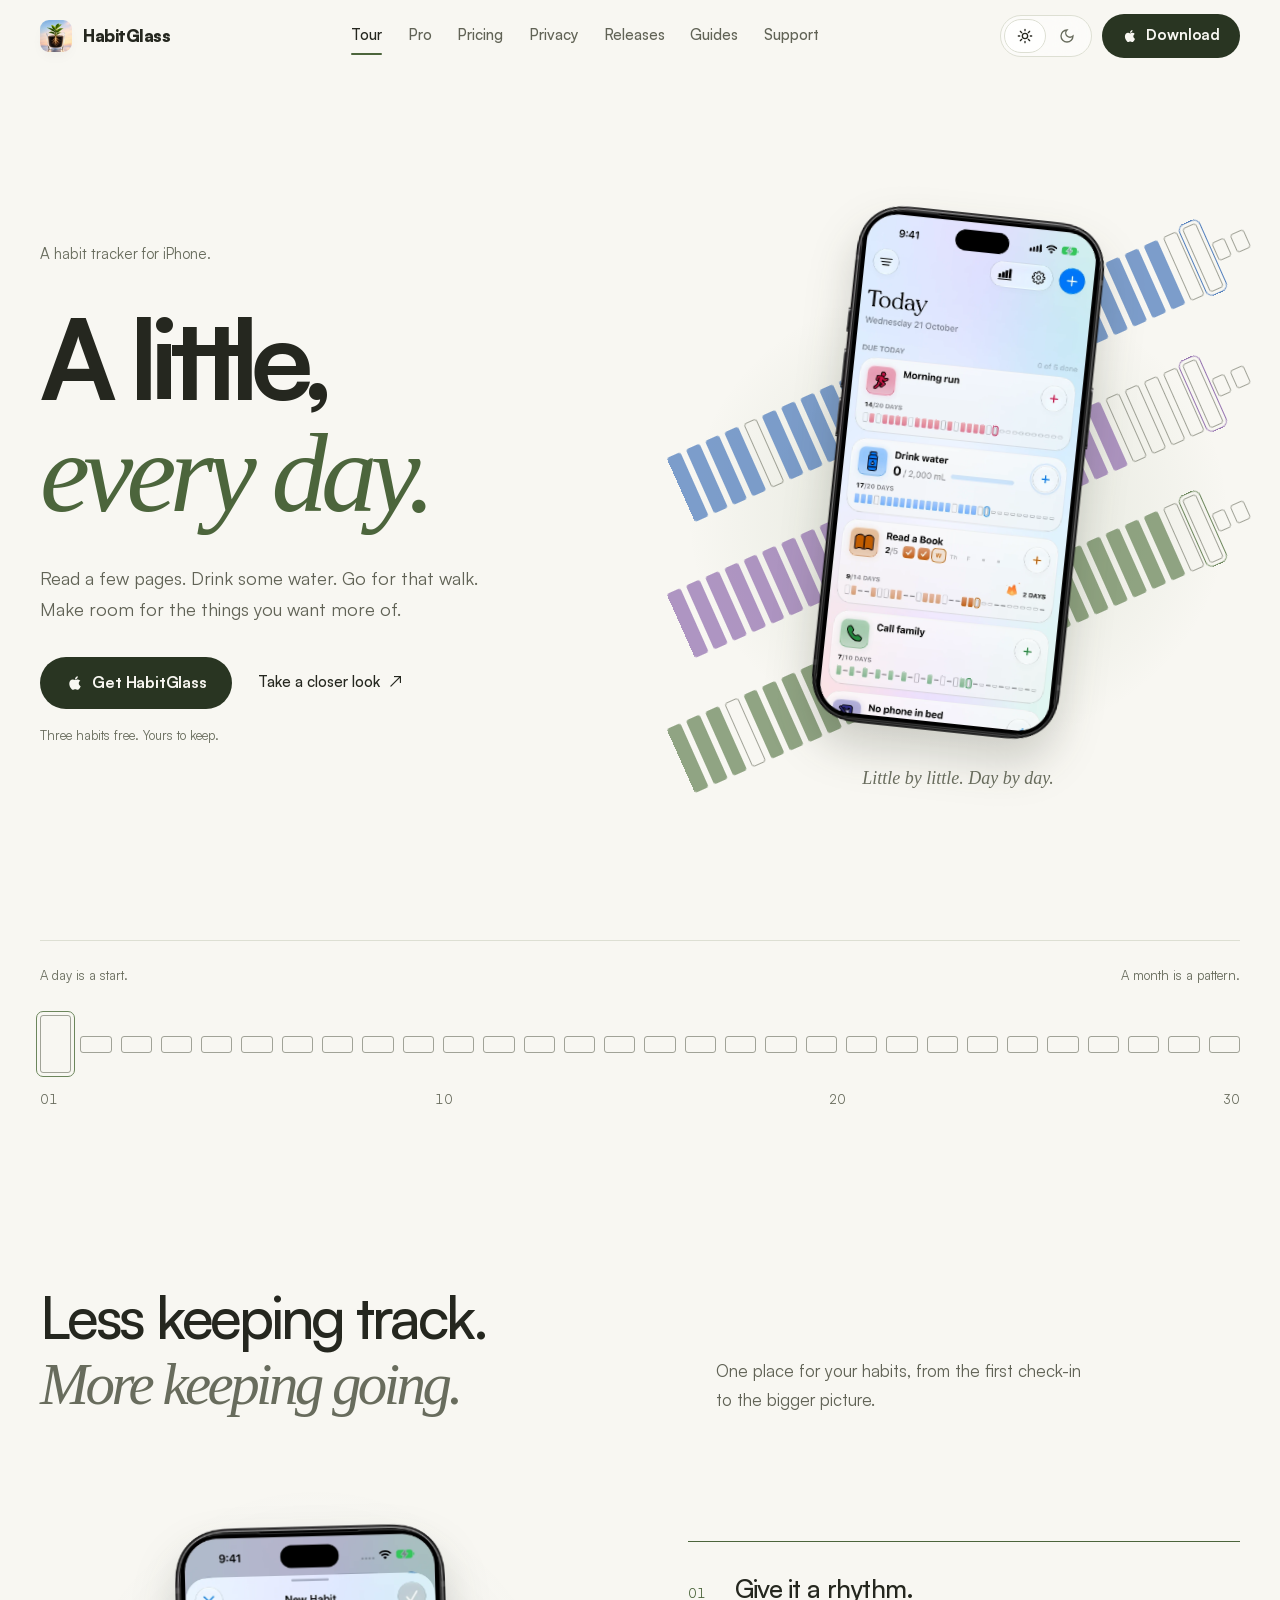
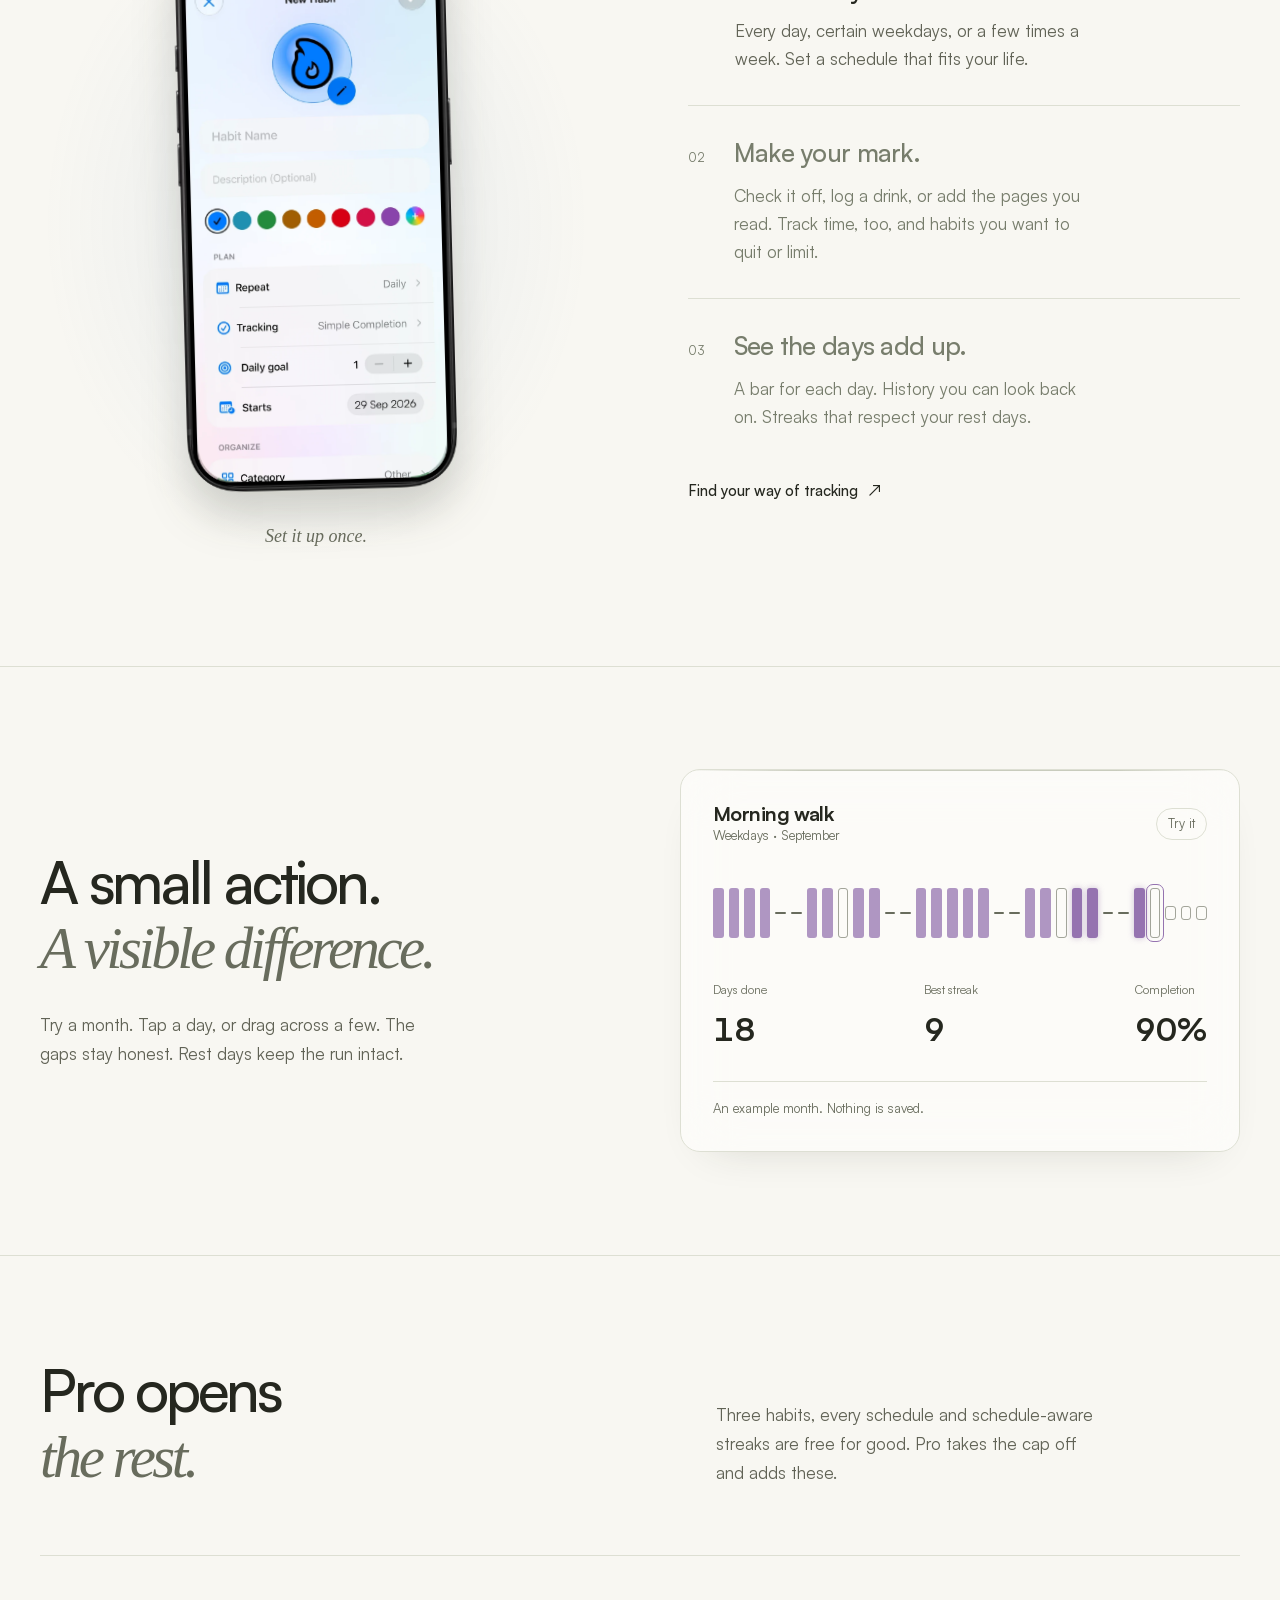
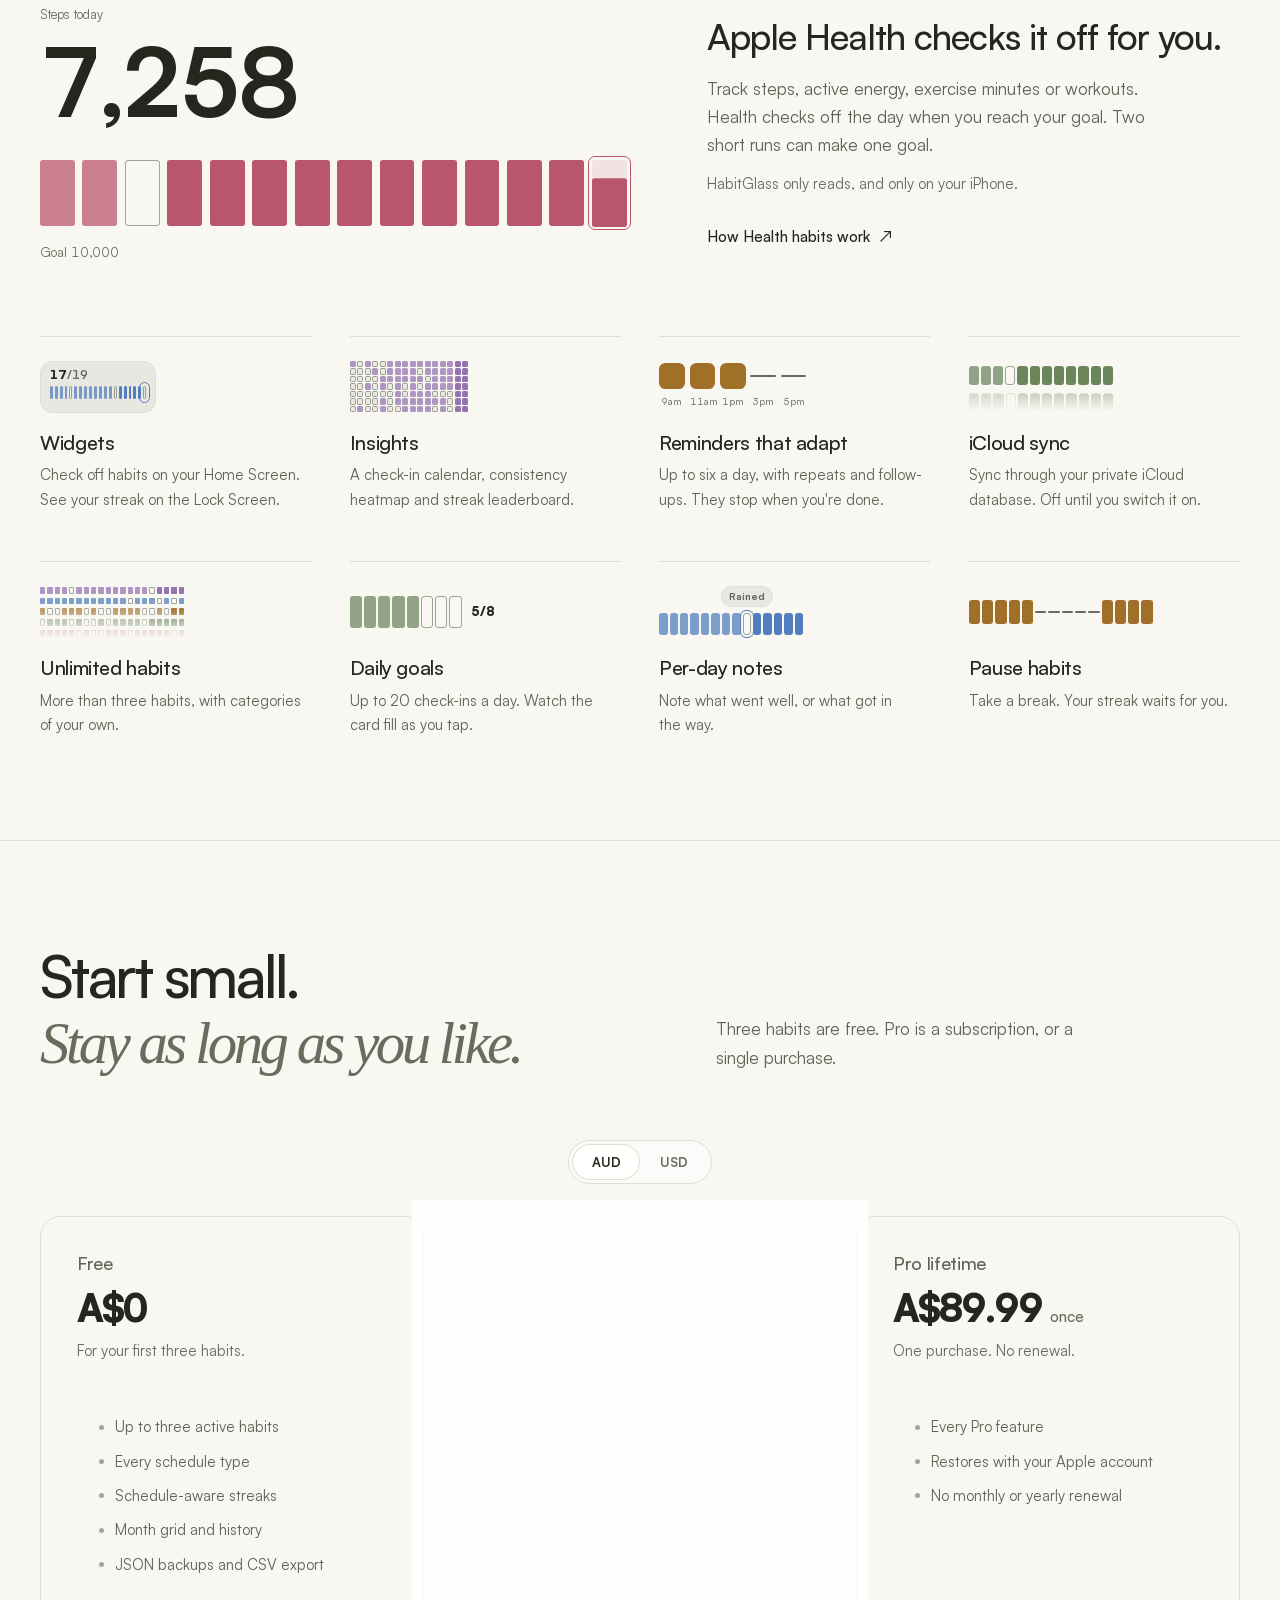
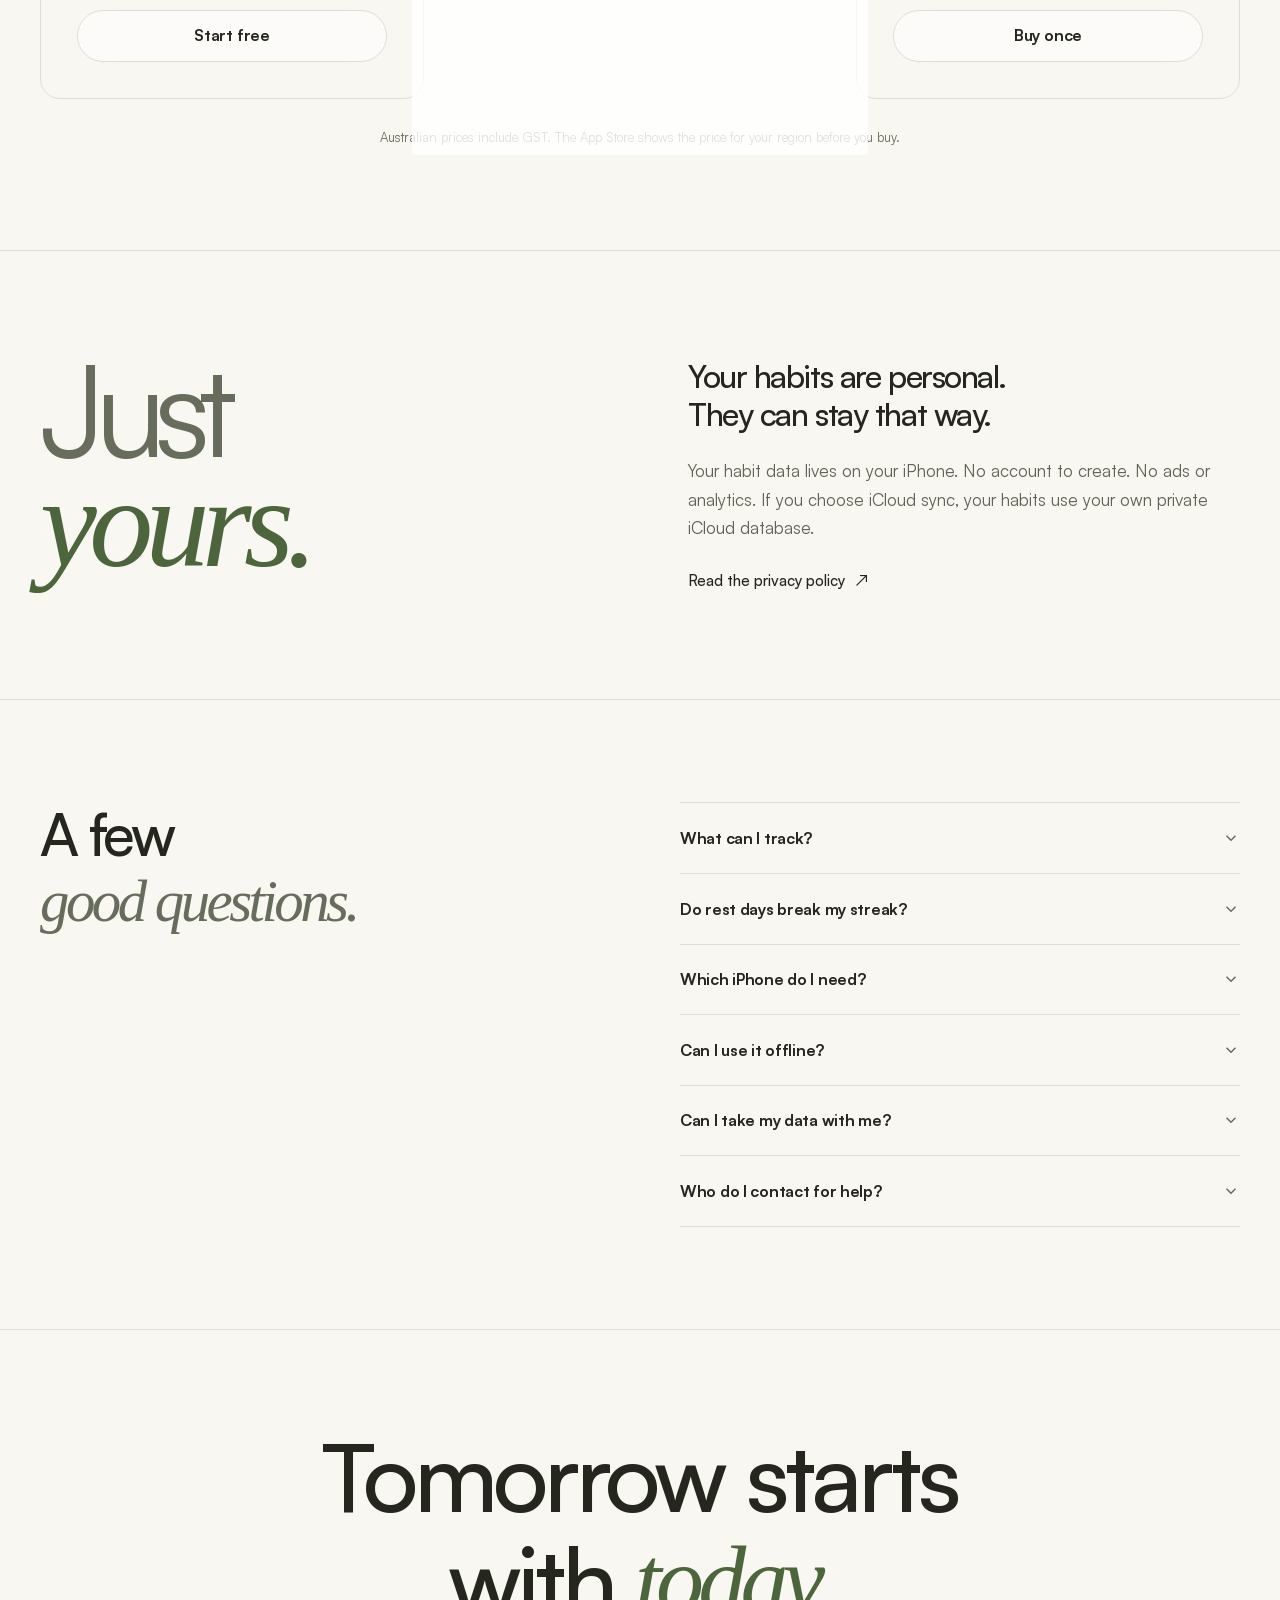
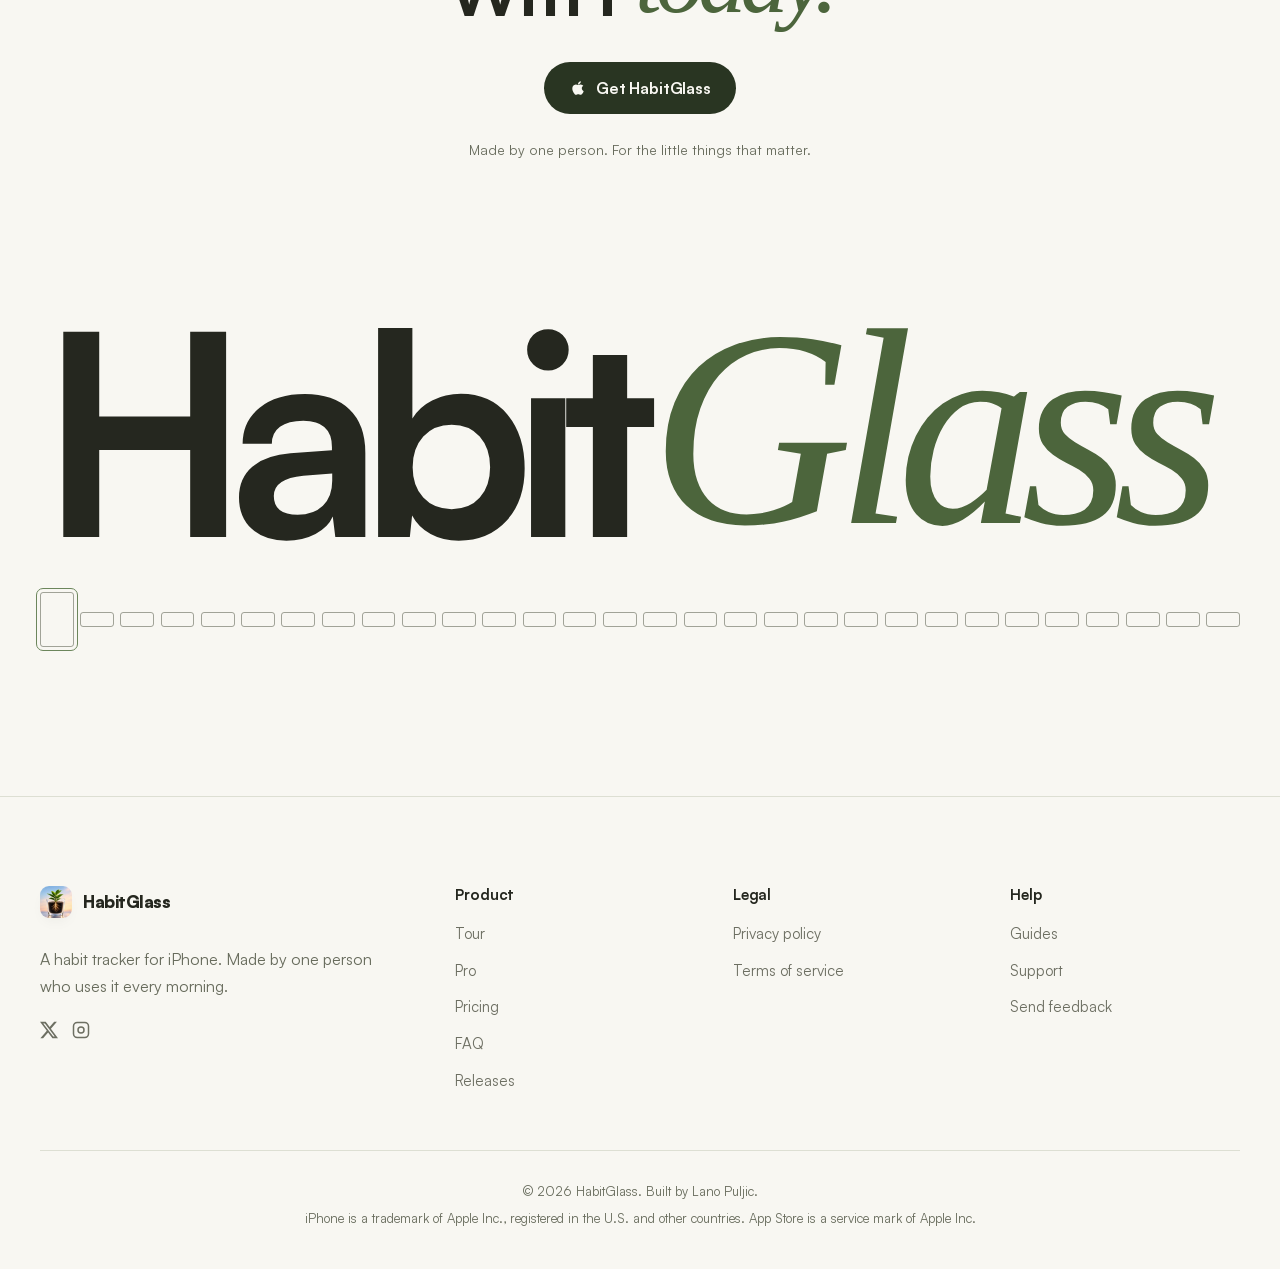
==== commit 9b767e8c: "sync site content from source repo" ====
--- a/index.html
+++ b/index.html
@@ -93,7 +93,7 @@
       <div class="ribbon ribbon-two" aria-hidden="true"><div class="month" data-editorial-days="111111111011111111111110000000" data-today="27" style="--c:var(--day-lilac)"></div></div>
       <div class="ribbon ribbon-three" aria-hidden="true"><div class="month" data-editorial-days="111011111111111111111111110000" data-today="27" style="--c:var(--day-green)"></div></div>
       <div class="opening-phone">
-        <picture data-shot="editorial-home-framed"><source media="(prefers-color-scheme: light)" srcset="assets/shots/editorial-home-framed-light.webp"><img src="assets/shots/editorial-home-framed-dark.webp" width="900" height="1840" fetchpriority="high" alt="HabitGlass Home, with water progress, habit cards and a month of day bars."></picture>
+        <picture data-shot="editorial-home-framed"><source media="(prefers-color-scheme: light)" srcset="assets/shots/editorial-home-framed-light.webp"><img src="assets/shots/editorial-home-framed-dark.webp" width="900" height="1840" fetchpriority="high" alt="HabitGlass Home, showing morning run, water, reading and family habits with a month of day bars."></picture>
       </div>
       <figcaption>Little by little. Day by day.</figcaption>
     </figure>
@@ -148,20 +148,20 @@
       </div>
       <div class="health-copy reveal" style="--delay:80ms">
         <h3>Apple Health checks it off for you.</h3>
-        <p>Link a habit to Health and pick one reading: steps, active energy, exercise minutes or workouts. When Health shows the goal met, the day ticks itself off. Two short runs can make one goal.</p>
+        <p>Track steps, active energy, exercise minutes or workouts. Health checks off the day when you reach your goal. Two short runs can make one goal.</p>
         <p>HabitGlass only reads, and only on your iPhone.</p>
         <a class="quiet-link" href="guides.html#health">How Health habits work <span aria-hidden="true">↗</span></a>
       </div>
     </article>
     <ul class="perks">
-      <li class="reveal" style="--tint:var(--day-blue)"><div class="mini" data-mini="widget" aria-hidden="true"></div><h3>Widgets</h3><p>Check off today's habits from the Home Screen, as a list or one at a time. Your streak sits on the Lock Screen.</p></li>
-      <li class="reveal" style="--tint:var(--day-lilac);--delay:60ms"><div class="mini" data-mini="insights" aria-hidden="true"></div><h3>Insights</h3><p>A check-in calendar, a consistency heatmap and a streak leaderboard, so you can see which habit is slipping.</p></li>
-      <li class="reveal" style="--tint:var(--day-amber);--delay:120ms"><div class="mini" data-mini="reminders" aria-hidden="true"></div><h3>Reminders that adapt</h3><p>Up to six a day, repeats between two times, and follow-ups after a missed one. They stop once you're done.</p></li>
-      <li class="reveal" style="--tint:var(--day-green);--delay:180ms"><div class="mini" data-mini="sync" aria-hidden="true"></div><h3>iCloud sync</h3><p>Off until you switch it on. Then your habits mirror through your own private iCloud database.</p></li>
-      <li class="reveal" style="--tint:var(--day-lilac)"><div class="mini" data-mini="unlimited" aria-hidden="true"></div><h3>Unlimited habits</h3><p>Go past three active habits and sort them into categories of your own.</p></li>
-      <li class="reveal" style="--tint:var(--day-green);--delay:60ms"><div class="mini" data-mini="goals" aria-hidden="true"></div><h3>Daily goals</h3><p>Up to 20 check-ins a day, like glasses of water or stretch breaks. The card fills as you tap.</p></li>
-      <li class="reveal" style="--tint:var(--day-blue);--delay:120ms"><div class="mini" data-mini="notes" aria-hidden="true"></div><h3>Per-day notes</h3><p>Tap a day and write down why it went well, or why it didn't.</p></li>
-      <li class="reveal" style="--tint:var(--day-amber);--delay:180ms"><div class="mini" data-mini="pause" aria-hidden="true"></div><h3>Pause habits</h3><p>Away for a week? Pause a habit and the streak waits for you.</p></li>
+      <li class="reveal" style="--tint:var(--day-blue)"><div class="mini" data-mini="widget" aria-hidden="true"></div><h3>Widgets</h3><p>Check off habits on your Home Screen. See your streak on the Lock Screen.</p></li>
+      <li class="reveal" style="--tint:var(--day-lilac);--delay:60ms"><div class="mini" data-mini="insights" aria-hidden="true"></div><h3>Insights</h3><p>A check-in calendar, consistency heatmap and streak leaderboard.</p></li>
+      <li class="reveal" style="--tint:var(--day-amber);--delay:120ms"><div class="mini" data-mini="reminders" aria-hidden="true"></div><h3>Reminders that adapt</h3><p>Up to six a day, with repeats and follow-ups. They stop when you're done.</p></li>
+      <li class="reveal" style="--tint:var(--day-green);--delay:180ms"><div class="mini" data-mini="sync" aria-hidden="true"></div><h3>iCloud sync</h3><p>Sync through your private iCloud database. Off until you switch it on.</p></li>
+      <li class="reveal" style="--tint:var(--day-lilac)"><div class="mini" data-mini="unlimited" aria-hidden="true"></div><h3>Unlimited habits</h3><p>More than three habits, with categories of your own.</p></li>
+      <li class="reveal" style="--tint:var(--day-green);--delay:60ms"><div class="mini" data-mini="goals" aria-hidden="true"></div><h3>Daily goals</h3><p>Up to 20 check-ins a day. Watch the card fill as you tap.</p></li>
+      <li class="reveal" style="--tint:var(--day-blue);--delay:120ms"><div class="mini" data-mini="notes" aria-hidden="true"></div><h3>Per-day notes</h3><p>Note what went well, or what got in the way.</p></li>
+      <li class="reveal" style="--tint:var(--day-amber);--delay:180ms"><div class="mini" data-mini="pause" aria-hidden="true"></div><h3>Pause habits</h3><p>Take a break. Your streak waits for you.</p></li>
     </ul>
   </section>
 
--- a/assets/css/site.css
+++ b/assets/css/site.css
@@ -1507,21 +1507,39 @@
    Support and guides
    -------------------------------------------------------------------------- */
 
-.support-hero,
-.guides-hero {
+.support-hero {
   padding-block: clamp(3.5rem, 8vw, 6.5rem) 0;
   text-align: center;
 }
 
-.support-hero h1,
-.guides-hero h1 {
+.support-hero h1 {
   font-size: clamp(2.75rem, 6vw, 4.5rem);
 }
 
-.support-hero .lede,
-.guides-hero .lede {
+.support-hero .lede {
   max-width: 32rem;
   margin: 1.25rem auto 0;
+}
+
+.guides-hero {
+  display: grid;
+  grid-template-columns: 1.1fr 1fr;
+  align-items: end;
+  gap: 2rem 4rem;
+  padding-block: clamp(3rem, 7vw, 6rem) 3rem;
+  border-bottom: 1px solid var(--hairline);
+}
+
+.guides-hero h1 {
+  max-width: 10ch;
+  font-size: clamp(3rem, 5.5vw, 4.75rem);
+  line-height: 1.04;
+}
+
+.guides-hero .lede {
+  max-width: 29rem;
+  margin: 0 0 0.2rem;
+  font-size: 1.125rem;
 }
 
 .support-hero .cta-row,
@@ -1556,7 +1574,7 @@
    guide shows, one after another. */
 .guides-layout {
   display: grid;
-  grid-template-columns: 13rem minmax(0, 1fr);
+  grid-template-columns: 15rem minmax(0, 42rem);
   gap: clamp(2.5rem, 6vw, 5rem);
   align-items: start;
 }
@@ -1577,8 +1595,9 @@
   position: relative;
   display: flex;
   align-items: center;
+  gap: 0.5rem;
   min-height: 2.75rem;
-  padding-left: 1.1rem;
+  padding: 0.65rem 0 0.65rem 1.1rem;
   color: var(--ink-mute);
   font-weight: 500;
   transition: color 0.2s var(--ease);
@@ -1589,7 +1608,7 @@
   color: var(--ink);
 }
 
-/* The nav's teal bar, standing up beside the open guide. */
+/* The nav's sage bar, standing up beside the open guide. */
 .guides-nav a[aria-current='true']::before {
   content: '';
   position: absolute;
@@ -1602,7 +1621,9 @@
 }
 
 .guide {
-  max-width: 40rem;
+  max-width: 42rem;
+  min-width: 0;
+  line-height: 1.8;
 }
 
 /* Only without script, where every guide shows in a column. */
@@ -1611,40 +1632,51 @@
 }
 
 .guide h2 {
-  font-size: clamp(1.75rem, 3.2vw, 2.25rem);
+  display: flex;
+  flex-wrap: wrap;
+  align-items: center;
+  gap: 0.75rem 1rem;
+  font-size: clamp(2rem, 3.8vw, 3rem);
+  line-height: 1.15;
+  font-weight: 500;
+  letter-spacing: -0.045em;
 }
 
 .guide p {
-  margin-top: 0.9rem;
+  margin-top: 1rem;
   color: var(--ink-soft);
 }
 
+.guide h2 + p {
+  margin-top: 1.25rem;
+  font-size: 1.125rem;
+}
+
 .guide strong {
   color: var(--ink);
 }
 
 .guide h3 {
-  margin-top: 1.9rem;
-  font-size: 1.0625rem;
-  font-weight: 700;
+  display: flex;
+  flex-wrap: wrap;
+  align-items: center;
+  gap: 0.5rem 0.75rem;
+  margin-top: 2.5rem;
+  font-size: 1.25rem;
+  line-height: 1.4;
+  font-weight: 500;
   letter-spacing: -0.01em;
   color: var(--ink);
 }
 
 .guide h3 + p {
-  margin-top: 0.45rem;
+  margin-top: 0.65rem;
 }
 
 /* App buttons named in the copy: Add 160 mL, Adjust, Complete. */
 .guide kbd {
-  white-space: nowrap;
-  padding: 0.1em 0.55em;
-  border: 1px solid var(--hairline);
-  border-radius: 999px;
-  background: var(--glass-strong);
   color: var(--ink);
   font: inherit;
-  font-size: 0.9em;
   font-weight: 700;
 }
 
@@ -1672,28 +1704,87 @@
   font-variant-numeric: tabular-nums;
 }
 
-/* The worked example: goal ÷ reminders = one tick. */
-.guide .sum {
-  display: flex;
-  flex-wrap: wrap;
-  align-items: baseline;
-  gap: 0.35rem 0.5rem;
-  margin-top: 1.1rem;
-  padding: 0.8rem 0;
+/* Worked examples give the goal and result their own reading space. */
+.guide-example {
+  margin-block: 2rem;
+  padding-block: 1.5rem;
   border-block: 1px solid var(--hairline);
+}
+
+.guide-example dl {
+  display: grid;
+  grid-template-columns: repeat(2, minmax(0, 1fr));
+  gap: 1.5rem;
+}
+
+.guide-example dt {
   color: var(--ink-mute);
+  font-size: 0.8125rem;
+  line-height: 1.5;
+}
+
+.guide-example dd {
+  margin-top: 0.5rem;
+  color: var(--ink);
+  font-size: clamp(1.5rem, 3vw, 2.25rem);
+  font-weight: 700;
+  line-height: 1.2;
+  letter-spacing: -0.035em;
   font-variant-numeric: tabular-nums;
 }
 
-.guide .sum b {
-  color: var(--ink);
-  font-size: 1.15rem;
-  font-weight: 800;
-  letter-spacing: -0.01em;
-}
-
-.guide .sum span {
-  color: var(--ink-faint);
+.guide-example figcaption {
+  max-width: 56ch;
+  margin-top: 1.25rem;
+  color: var(--ink-mute);
+  font-size: 0.9375rem;
+  line-height: 1.65;
+}
+
+.guide-steps {
+  display: grid;
+  gap: 0.85rem;
+  margin-top: 1rem;
+  padding-left: 1.5rem;
+  color: var(--ink-soft);
+}
+
+.guide-steps li {
+  padding-left: 0.6rem;
+}
+
+.guide-steps li::marker {
+  color: var(--accent);
+  font-size: 0.875rem;
+  font-variant-numeric: tabular-nums;
+}
+
+.guide .dots {
+  margin-top: 0.9rem;
+  font-size: inherit;
+}
+
+/* A guide, or part of one, for an update that isn't out yet. It's the
+   release page's status pill, sized down to sit beside a heading. */
+.guides-nav .release-status,
+.guide .release-status {
+  gap: 0.35rem;
+  padding: 0.16rem 0.45rem;
+  font-size: 0.625rem;
+  font-weight: 700;
+  line-height: 1.4;
+  white-space: nowrap;
+}
+
+.guide :is(h2, h3) .release-status {
+  margin: 0;
+  letter-spacing: 0.04em;
+}
+
+.guides-nav .release-status span,
+.guide .release-status span {
+  width: 5px;
+  height: 5px;
 }
 
 .contact {
@@ -2372,31 +2463,52 @@
 .plans {
     grid-template-columns: minmax(0, 1fr);
   }
-  /* The sidebar folds into a row of pills above the guide. */
+  /* Topics become a compact index above the guide on smaller screens. */
+  .guides-hero {
+    grid-template-columns: minmax(0, 1fr);
+    gap: 1.5rem;
+    padding-bottom: 2rem;
+  }
+  .guides-hero h1 {
+    max-width: 14ch;
+  }
+  .guides-hero .lede {
+    font-size: 1rem;
+  }
   .guides-layout {
-    gap: 2rem;
+    gap: 2.5rem;
   }
   .guides-nav {
     position: static;
   }
   .guides-nav ul {
-    display: flex;
-    flex-wrap: wrap;
-    gap: 0.5rem;
+    display: grid;
+    grid-template-columns: repeat(2, minmax(0, 1fr));
+    gap: 0 1.25rem;
     border-left: 0;
   }
   .guides-nav a {
     min-height: 2.75rem;
-    padding: 0 1rem;
-    border: 1px solid var(--hairline);
-    border-radius: 999px;
-    font-size: 0.9375rem;
+    height: 100%;
+    padding: 0.75rem 0;
+    border-bottom: 1px solid var(--hairline);
+    font-size: 0.875rem;
   }
   .guides-nav a[aria-current='true'] {
-    background: var(--glass-strong);
+    color: var(--accent);
   }
   .guides-nav a[aria-current='true']::before {
-    content: none;
+    left: 0;
+    top: auto;
+    bottom: -1px;
+    width: 100%;
+    height: 2px;
+  }
+  .guide h2 + p {
+    font-size: 1.0625rem;
+  }
+  .guide-example dl {
+    gap: 1rem;
   }
   
   
--- a/assets/css/landing.css
+++ b/assets/css/landing.css
@@ -199,20 +199,21 @@
 }
 
 @media (max-width: 720px) {
-  .editorial-hero { display: block; padding-top: 2rem; padding-bottom: 2rem; }
-  .opening-note { margin-bottom: 1.5rem; font-size: .8125rem; }
+  .editorial-hero { display: block; padding-top: 1rem; padding-bottom: 2rem; }
+  .opening-note { margin-bottom: 1rem; font-size: .8125rem; }
   .editorial .hero h1 { font-size: clamp(4.2rem, 14vw, 6rem); }
-  .opening-lede { margin-top: 1.6rem; font-size: 1rem; max-width: 23rem; }
-  .editorial .cta-row { gap: 1rem; flex-wrap: wrap; }
+  .opening-lede { margin-top: 1.25rem; font-size: 1rem; max-width: 23rem; }
+  .editorial .cta-row { gap: 1rem; flex-wrap: wrap; margin-top: 1.5rem; }
   .editorial .cta-row .btn { padding-inline: 1.25rem; }
   .quiet-link { font-size: .875rem; }
-  .opening-art { margin: 3rem auto 0; min-height: 520px; max-width: 400px; }
+  .opening-art { margin: 1.5rem auto 0; min-height: 520px; max-width: 400px; }
   .opening-phone { width: 225px; --trail: 0%; }
   .ribbon { left: 0; width: 100%; }
   .ribbon .month { gap: 4px; --bh: 50px; }
   .month-interlude { padding-block: 1rem 2rem; }
   .month-interlude .month { --bh: 34px; gap: 4px; }
   .interlude-label { font-size: .75rem; }
+  .editorial-section { padding-block: 3rem; }
   .editorial-heading { display: block; margin-bottom: 2rem; }
   .editorial-heading h2 { font-size: 2.6rem; }
   .editorial-heading p { margin-top: 1.5rem; font-size: 1rem; }
@@ -230,9 +231,15 @@
   .editorial .field { gap: 3px; --bh: 44px; }
   .sample-stats { gap: .6rem; }
   .sample-stats dd { font-size: 1.7rem; }
-  .health-lead { grid-template-columns: 1fr; gap: 2.5rem; padding-block: 2rem 3.5rem; }
+  .health-lead { grid-template-columns: 1fr; gap: 2rem; padding-block: 1.5rem 2.5rem; }
   .health-count { font-size: 4.25rem; }
-  .editorial .perks { grid-template-columns: minmax(0, 1fr); }
+  .editorial .perks { grid-template-columns: minmax(0, 1fr); gap: 1.5rem; }
+  .editorial .perks li { display: grid; grid-template-columns: minmax(0, 1fr) 9rem; align-items: center; gap: .75rem 1rem; padding-top: 1.25rem; }
+  .editorial .perks .mini { grid-column: 2; grid-row: 1; max-width: 100%; }
+  .editorial .perks h3 { grid-column: 1; grid-row: 1; margin: 0; font-size: 1.125rem; }
+  .editorial .perks p { grid-column: 1 / -1; margin: 0; }
+  .editorial .mini-ticks { grid-template-columns: repeat(var(--n), minmax(0, 1fr)); }
+  .editorial .mini-goals .month { flex: 1; width: auto; }
   .editorial .plans { grid-template-columns: 1fr; }
   .editorial .plan-sub { min-height: auto; }
   .privacy-type { font-size: 6rem; }
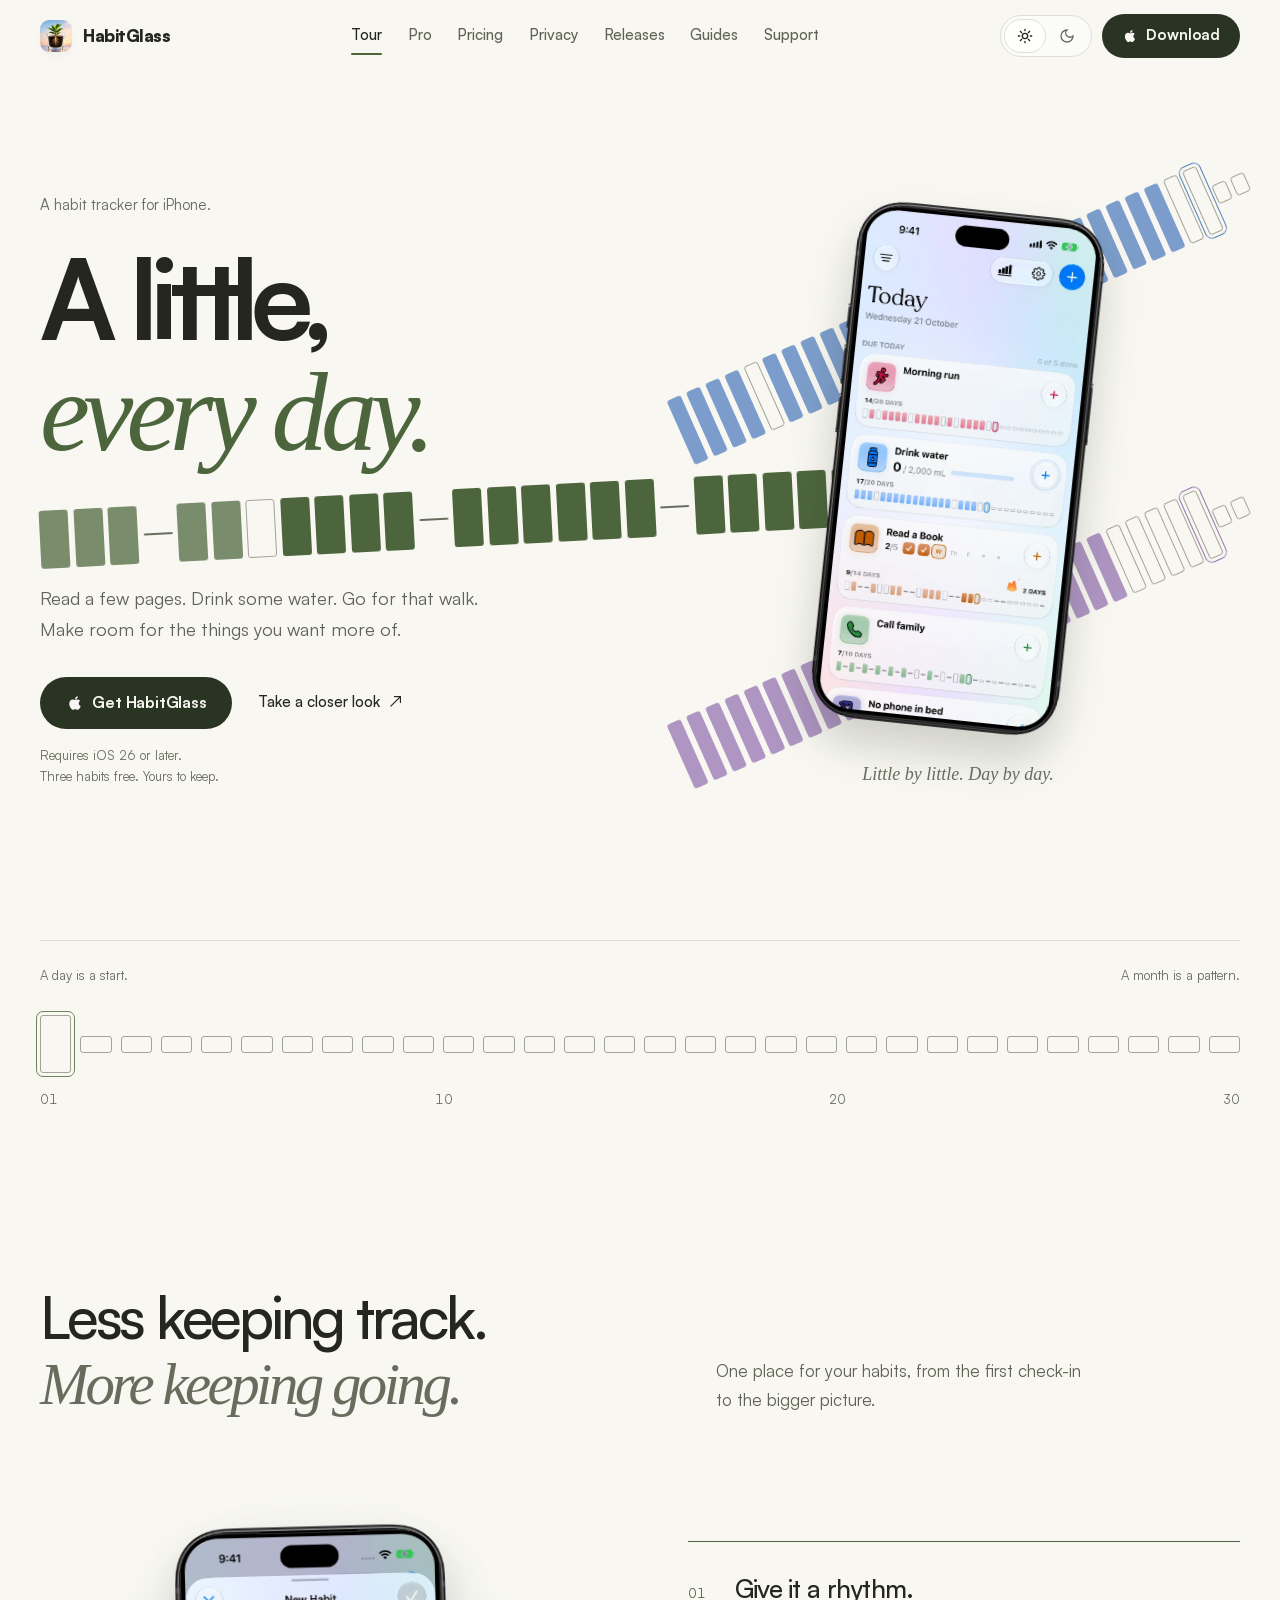
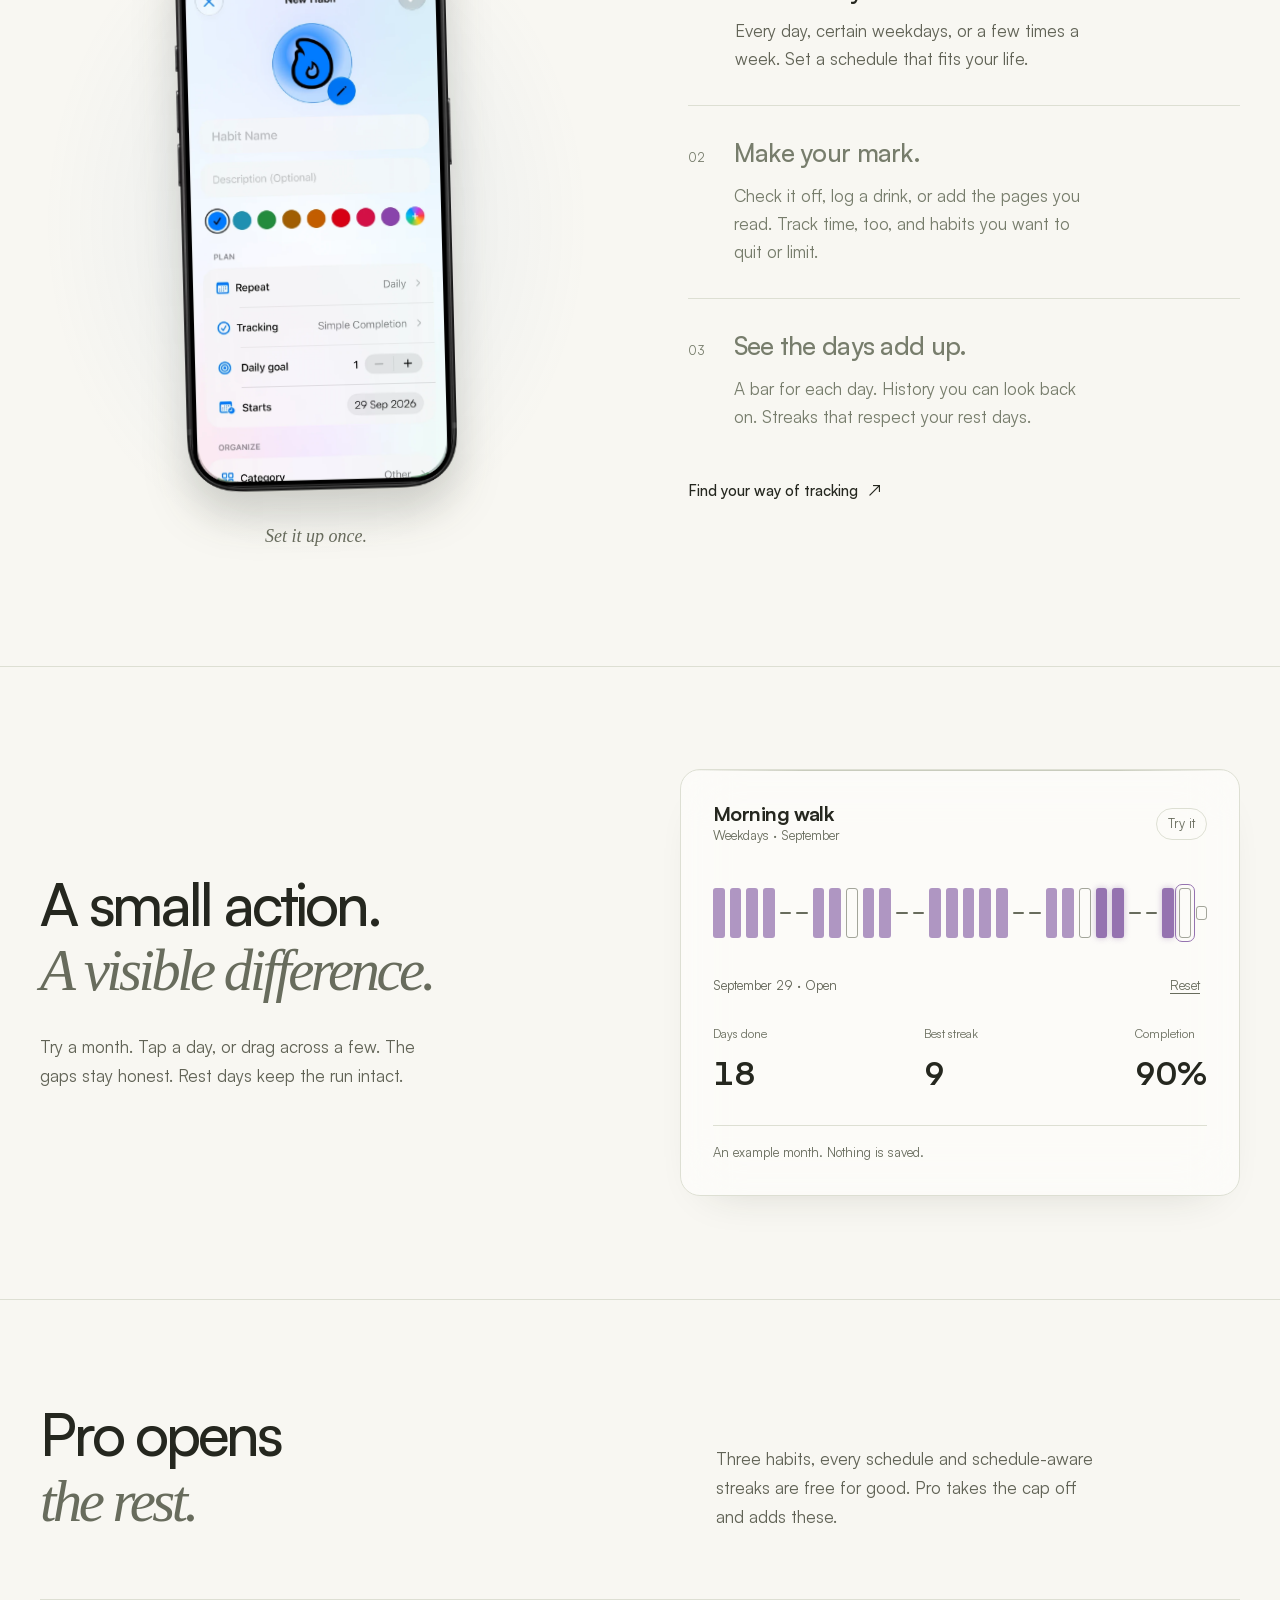
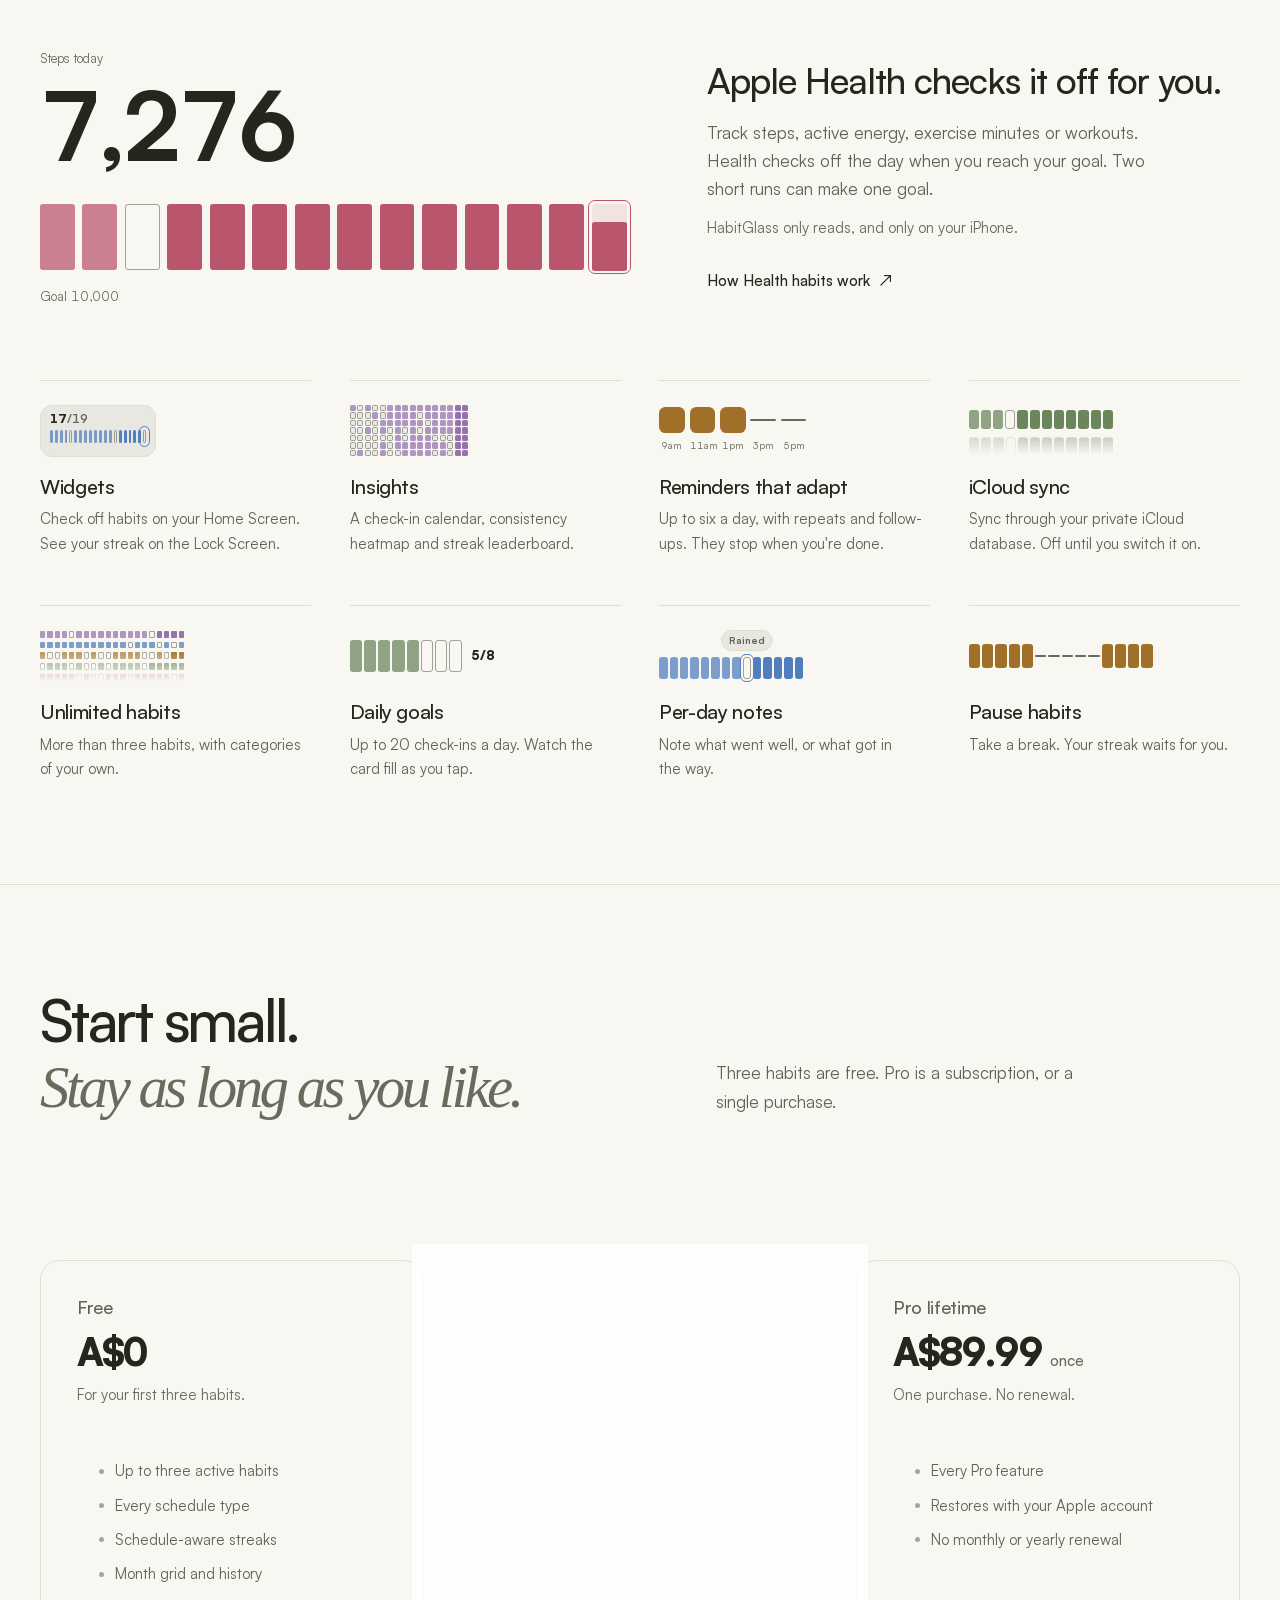
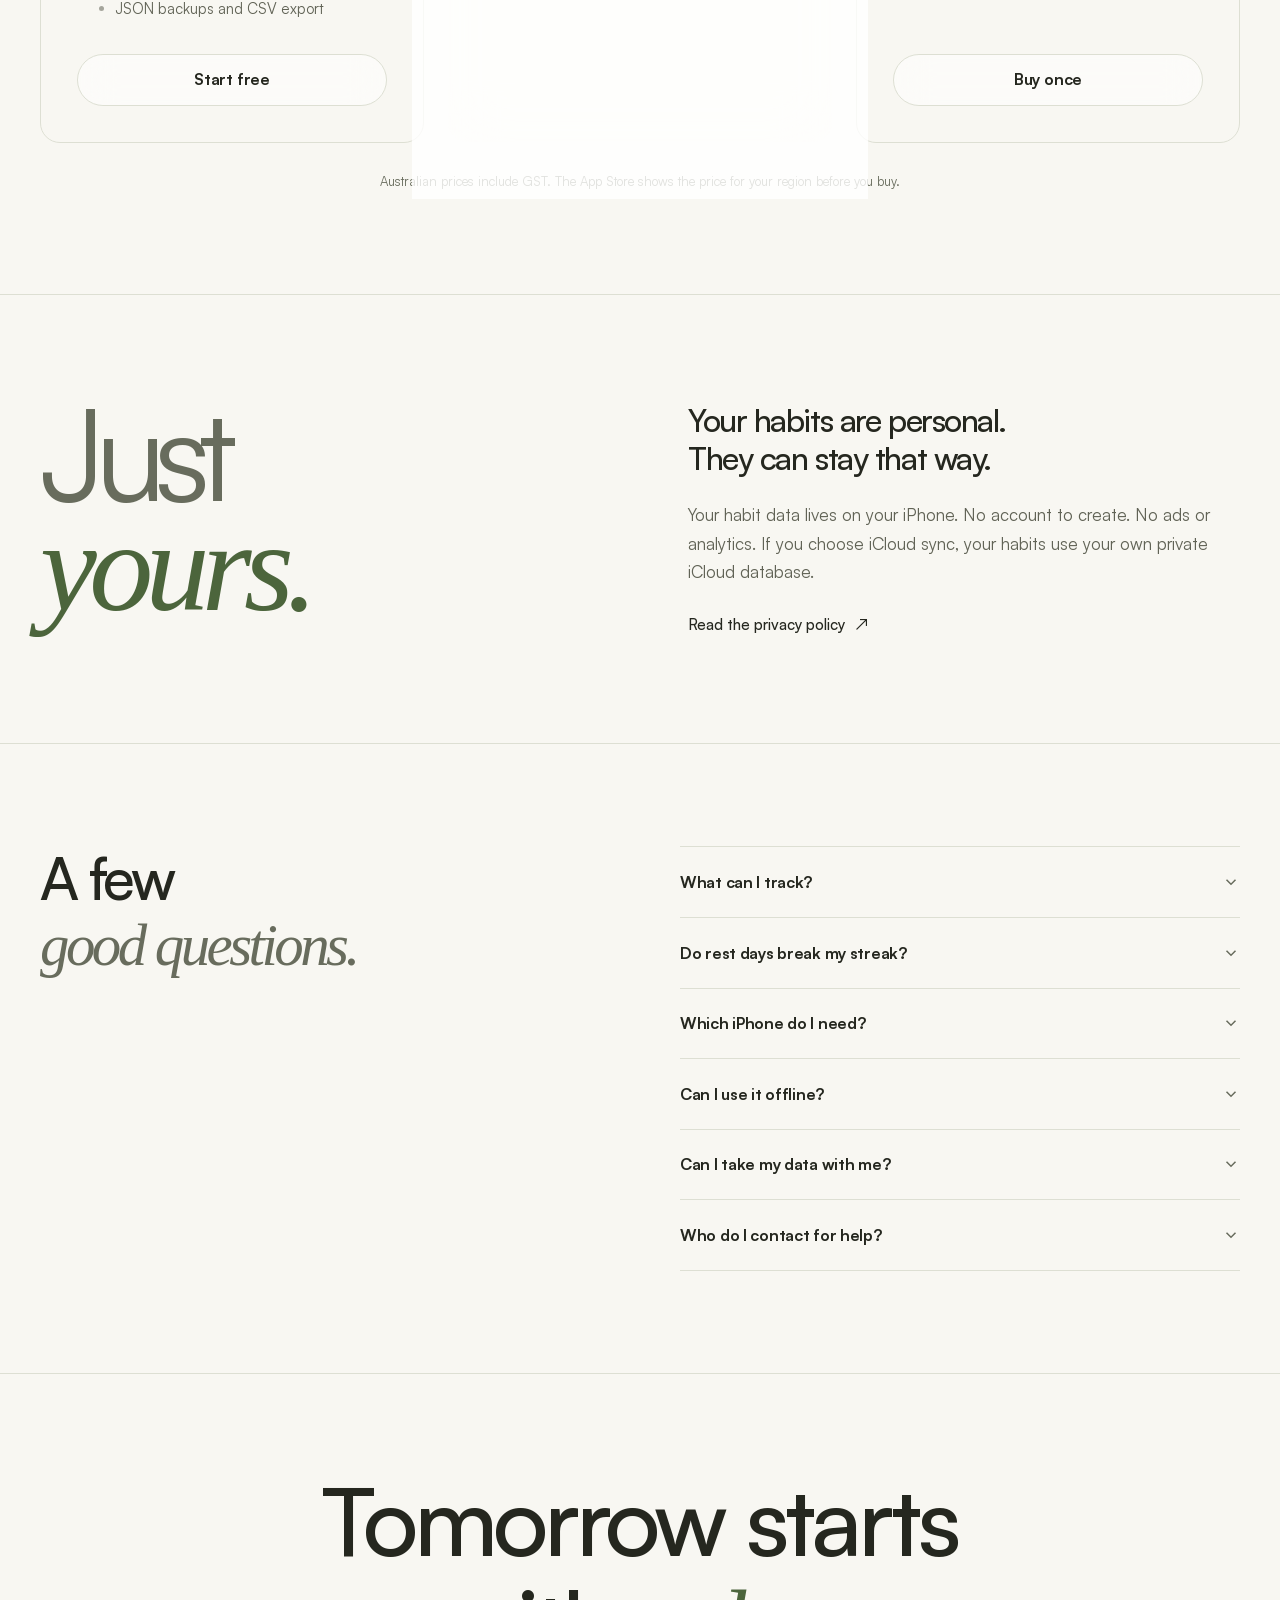
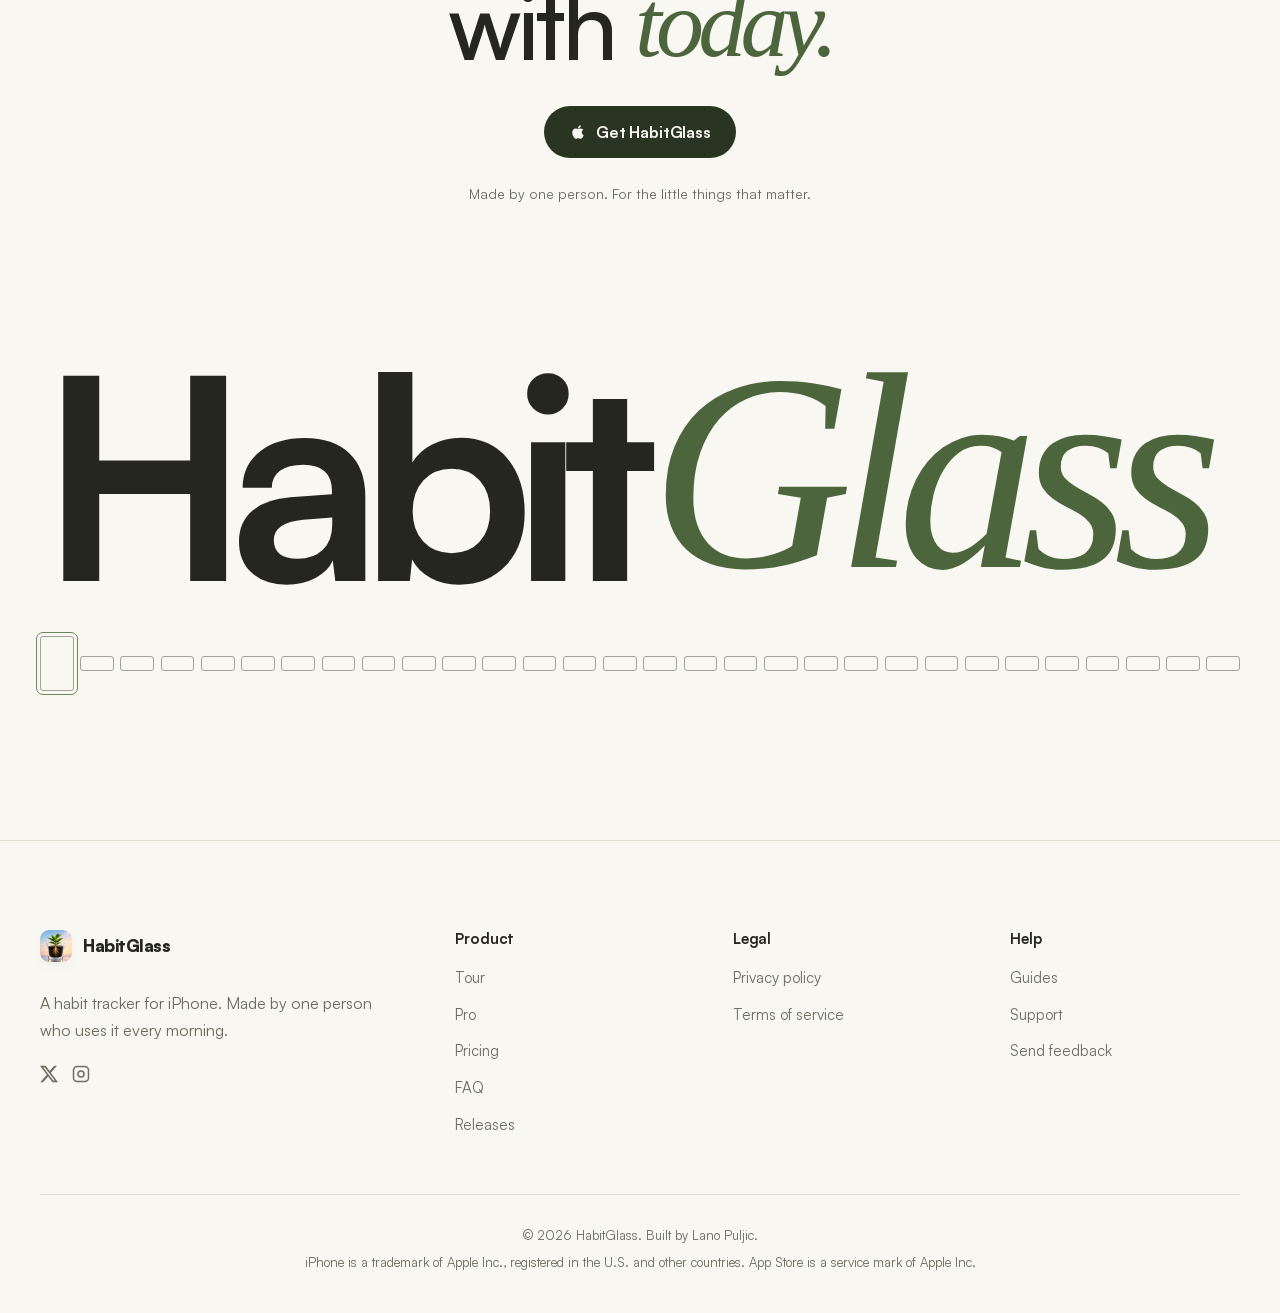
==== commit 866630d5: "sync site content from source repo" ====
--- a/index.html
+++ b/index.html
@@ -79,19 +79,21 @@
 <main id="main">
   <section class="hero editorial-hero shell">
     <div class="opening-copy">
-      <p class="opening-note reveal">A habit tracker for iPhone.</p>
+      <p class="opening-note">A habit tracker for iPhone.</p>
       <h1>A little,<br><em>every day.</em></h1>
-      <p class="opening-lede reveal" style="--delay:180ms">Read a few pages. Drink some water. Go for that walk.<br class="wide-only"> Make room for the things you want more of.</p>
-      <div class="cta-row reveal" style="--delay:260ms">
+      <div class="opening-rhythm" aria-hidden="true">
+        <div class="ribbon ribbon-lead"><div class="month" data-opening-days data-editorial-days="111-1101111-111111-11111111000" data-today="27" style="--c:var(--accent)"></div></div>
+      </div>
+      <p class="opening-lede">Read a few pages. Drink some water. Go for that walk.<br class="wide-only"> Make room for the things you want more of.</p>
+      <div class="cta-row">
         <a class="btn btn-primary has-qr" href="https://apps.apple.com/us/app/habit-glass-habit-tracker/id6807643942"><svg width="18" height="18" aria-hidden="true"><use href="#i-apple"/></svg>Get HabitGlass<span class="store-qr" aria-hidden="true"><svg width="165" height="165"><use href="#i-qr"/></svg>Scan with your iPhone</span></a>
         <a class="quiet-link" href="#tour">Take a closer look <span aria-hidden="true">↗</span></a>
       </div>
-      <p class="opening-small reveal" style="--delay:320ms">Three habits free. Yours to keep.</p>
-    </div>
-    <figure class="opening-art reveal" style="--delay:180ms">
-      <div class="ribbon ribbon-one" aria-hidden="true"><div class="month" data-editorial-days="111101111111011111111111110000" data-today="27" style="--c:var(--day-blue)"></div></div>
-      <div class="ribbon ribbon-two" aria-hidden="true"><div class="month" data-editorial-days="111111111011111111111110000000" data-today="27" style="--c:var(--day-lilac)"></div></div>
-      <div class="ribbon ribbon-three" aria-hidden="true"><div class="month" data-editorial-days="111011111111111111111111110000" data-today="27" style="--c:var(--day-green)"></div></div>
+      <p class="opening-small">Requires iOS 26 or later.<br>Three habits free. Yours to keep.</p>
+    </div>
+    <figure class="opening-art">
+      <div class="ribbon ribbon-one" aria-hidden="true"><div class="month" data-opening-days data-editorial-days="111101111111011111111111110000" data-today="27" style="--c:var(--day-blue)"></div></div>
+      <div class="ribbon ribbon-two" aria-hidden="true"><div class="month" data-opening-days data-editorial-days="111111111011111111111110000000" data-today="27" style="--c:var(--day-lilac)"></div></div>
       <div class="opening-phone">
         <picture data-shot="editorial-home-framed"><source media="(prefers-color-scheme: light)" srcset="assets/shots/editorial-home-framed-light.webp"><img src="assets/shots/editorial-home-framed-dark.webp" width="900" height="1840" fetchpriority="high" alt="HabitGlass Home, showing morning run, water, reading and family habits with a month of day bars."></picture>
       </div>
@@ -130,7 +132,8 @@
       <div class="section-head editorial-heading reveal"><h2>A small action.<br><em>A visible difference.</em></h2><p>Try a month. Tap a day, or drag across a few. The gaps stay honest. Rest days keep the run intact.</p></div>
       <div class="month-card glass reveal" style="--c:var(--day-lilac)">
         <div class="sample-heading"><div><h3>Morning walk</h3><p>Weekdays · September</p></div><span class="sample-label">Try it</span></div>
-        <div class="month field" data-field data-seed="1111--11011--11111--11011--10000" data-today="29" data-first="1" role="group" aria-label="Try marking days for a weekday habit in September"></div>
+        <div class="month field" data-field data-seed="1111--11011--11111--11011--100" data-today="29" data-first="1" role="group" aria-label="Try marking days for a weekday habit in September"></div>
+        <div class="sample-feedback" data-month-feedback hidden><p data-day-status role="status" aria-atomic="true"></p><button class="sample-reset" type="button" data-month-reset>Reset<span class="sr-only"> example month</span></button></div>
         <dl class="sample-stats"><div><dt>Days done</dt><dd data-out="days">18</dd></div><div><dt>Best streak</dt><dd data-out="best">8</dd></div><div><dt>Completion</dt><dd data-out="rate">90%</dd></div></dl>
         <p class="sample-footnote">An example month. Nothing is saved.</p>
       </div>
--- a/assets/css/site.css
+++ b/assets/css/site.css
@@ -1739,6 +1739,26 @@
   color: var(--ink-mute);
   font-size: 0.9375rem;
   line-height: 1.65;
+}
+
+.guide-shot {
+  float: right;
+  width: min(13rem, 38%);
+  margin: 0.65rem 0 1.5rem 1.5rem;
+}
+
+.guide-shot img {
+  display: block;
+  width: 100%;
+  height: auto;
+  filter: drop-shadow(0 20px 24px var(--phone-shadow));
+}
+
+.guide-shot figcaption {
+  margin-top: 0.75rem;
+  color: var(--ink-mute);
+  font-size: 0.8125rem;
+  line-height: 1.5;
 }
 
 .guide-steps {
@@ -2527,6 +2547,12 @@
 }
 
 @media (max-width: 620px) {
+  .guide-shot {
+    float: none;
+    width: min(100%, 16rem);
+    margin: 1.5rem auto;
+  }
+
   .hero {
     padding-top: 2rem;
     overflow: clip;
--- a/assets/css/landing.css
+++ b/assets/css/landing.css
@@ -3,18 +3,21 @@
 .wordmark em, .privacy-type em { font-family: Georgia, 'Times New Roman', serif; font-weight: 400; letter-spacing: -.06em; }
 
 .editorial-hero {
+  isolation: isolate;
   display: grid;
   grid-template-columns: 1.1fr 1fr;
   align-items: center;
-  padding-block: 5rem 4rem;
+  padding-block: 3.5rem 3rem;
   text-align: left;
   gap: 1rem;
 }
-.opening-copy { z-index: 2; padding-block: 1rem; }
-.opening-note { font-size: .9375rem; color: var(--ink-mute); margin-bottom: 2.2rem; }
+.opening-copy { min-width: 0; padding-block: 1rem; }
+.opening-copy > :not(.opening-rhythm) { position: relative; z-index: 2; }
+.opening-note { font-size: .9375rem; color: var(--ink-mute); margin-bottom: 1.5rem; }
 .editorial .hero h1 { font-size: clamp(4.8rem, 8.8vw, 8rem); line-height: .98; letter-spacing: -.075em; font-weight: 700; }
 .editorial .hero h1 .w { padding-bottom: .16em; margin-bottom: -.16em; }
-.opening-lede { max-width: 28rem; margin-top: 2.2rem; font-size: 1.125rem; line-height: 1.7; color: var(--ink-soft); }
+.opening-rhythm { position: relative; height: 76px; margin-top: 1.25rem; pointer-events: none; }
+.opening-lede { max-width: 28rem; margin-top: 1.25rem; font-size: 1.125rem; line-height: 1.7; color: var(--ink-soft); }
 .editorial .cta-row { justify-content: flex-start; gap: 1.6rem; margin-top: 2rem; }
 .opening-small { margin-top: 1rem; font-size: .8125rem; color: var(--ink-mute); }
 .quiet-link { display: inline-flex; align-items: center; gap: .6rem; font-size: .9375rem; font-weight: 500; }
@@ -33,17 +36,18 @@
   .has-qr:is(:hover, :focus-visible):not(.qr-off) .store-qr { opacity: 1; transform: none; visibility: visible; transition: opacity .2s var(--ease) .12s, transform .6s var(--spring) .12s, visibility 0s .12s; }
 }
 
-.opening-art { position: relative; min-height: 590px; isolation: isolate; margin: 0; }
-.opening-art::before { content: ''; position: absolute; inset: 12% 0 5%; background: radial-gradient(ellipse, color-mix(in srgb, var(--day-green) 18%, transparent), transparent 68%); z-index: -1; }
+.opening-art { position: relative; z-index: 1; min-height: 590px; isolation: isolate; margin: 0; }
 .opening-phone { position: absolute; width: 258px; top: 10px; left: 50%; transform: translateX(-50%) rotate(6deg); }
 .opening-phone img, .story-stack img { width: 100%; height: auto; filter: drop-shadow(0 24px 22px var(--phone-shadow)); }
 .opening-art figcaption { position: absolute; bottom: 0; left: 0; right: 0; text-align: center; font: italic 1.125rem Georgia, serif; color: var(--ink-mute); }
-.ribbon { position: absolute; left: -4%; width: 110%; z-index: -1; }
-.ribbon-one { top: 22%; transform: rotate(-24deg); }
-.ribbon-two { top: 45%; transform: rotate(-24deg); }
-.ribbon-three { top: 68%; transform: rotate(-24deg); }
-.ribbon .month { gap: 6px; --bh: 70px; }
+.ribbon { --bar-gap: 6px; --unfold-delay: .26s; position: absolute; left: -4%; width: 110%; z-index: -1; pointer-events: none; }
+.ribbon-one { --unfold-delay: .46s; top: 13%; transform: rotate(-24deg); }
+.ribbon-two { --unfold-delay: .6s; top: 68%; transform: rotate(-24deg); }
+.ribbon .month { gap: var(--bar-gap); --bh: 70px; }
+.ribbon-lead { left: 0; top: 24px; width: 166%; z-index: 0; transform: rotate(-3deg); transform-origin: 0 50%; }
+.ribbon-lead .month { --bh: 58px; }
 .ribbon .bar { border-radius: var(--radius-xs); }
+.ribbon .bar::before { transition: none; }
 .ribbon .bar.lit[data-s='done']::before { box-shadow: none; }
 
 .month-interlude { padding-block: 2.5rem 4.5rem; }
@@ -101,6 +105,10 @@
 .sample-label { border: 1px solid var(--hairline); padding: .25rem .7rem; border-radius: 999px; }
 .editorial .field { margin: 2rem 0; --bh: 50px; gap: 5px; }
 .editorial .field .bar { height: var(--bh); }
+.sample-feedback { display: flex; align-items: center; justify-content: space-between; gap: 1rem; margin: -1rem 0 1rem; font-size: .8125rem; color: var(--ink-soft); }
+.sample-feedback[hidden] { display: none; }
+.sample-reset { min-width: 44px; min-height: 44px; color: var(--ink-mute); text-decoration: underline; text-underline-offset: .2em; }
+.sample-reset:hover { color: var(--ink); }
 .sample-stats { display: flex; gap: 2rem; justify-content: space-between; }
 .sample-stats dt { font-size: .75rem; color: var(--ink-mute); }
 .sample-stats dd { margin: .2rem 0 0; font-size: 2rem; font-weight: 700; font-variant-numeric: tabular-nums; }
@@ -162,10 +170,38 @@
 .closer-mark .bar.lit[data-s='done']::before { box-shadow: none; }
 
 /* One entrance, with the phone arriving after the day ribbons. */
-.js .opening-art:not(.in) .opening-phone { transform: translate(-50%, 36px) rotate(11deg); }
-.opening-phone { transition: transform 1.4s var(--spring-soft); }
 .opening-phone picture { display: block; }
 .js .ribbon:not(.has-days) { visibility: hidden; }
+
+@media (prefers-reduced-motion: no-preference) {
+  .opening-motion .ribbon .bar {
+    animation: day-unfold .85s var(--spring-soft) both;
+    animation-delay: calc(var(--unfold-delay) + var(--day) * 12ms);
+  }
+  .opening-motion .ribbon-lead .bar:first-child { animation: first-day .7s var(--spring) both; }
+  .opening-motion h1 em .w > span { transition-delay: calc(.26s + var(--i) * 55ms); }
+  .opening-motion .opening-phone { animation: opening-phone-in 1s var(--spring-soft) .6s both; }
+  .opening-motion .opening-art figcaption { animation: opening-caption-in .6s var(--ease) 1s both; }
+}
+
+/* Every day starts at the first bar, then unfolds to its own place. The
+   phone's entrance and scroll motion live on separate elements. */
+@keyframes first-day {
+  from { opacity: 0; transform: translateY(16px) scale(.65, .8); }
+  to { opacity: 1; transform: none; }
+}
+@keyframes day-unfold {
+  from { opacity: 0; transform: translateX(calc(var(--day) * (-100% - var(--bar-gap)))) scale(.65, .8); }
+  to { opacity: 1; transform: none; }
+}
+@keyframes opening-phone-in {
+  from { opacity: 0; transform: translate(-50%, 42px) rotate(11deg) scale(.96); }
+  to { opacity: 1; transform: translateX(-50%) rotate(6deg); }
+}
+@keyframes opening-caption-in {
+  from { opacity: 0; transform: translateY(8px); }
+  to { opacity: 1; transform: none; }
+}
 
 /* Then the scroll takes over: over the first screen the phone turns square,
    comes forward and trails the page a little, and the ribbons slide along
@@ -176,11 +212,13 @@
     .opening-phone picture { animation-name: phone-settle; animation-range: 0 70vh; }
     .ribbon .month { animation-name: ribbon-on; animation-range: 0 100vh; }
     .ribbon-two .month { animation-name: ribbon-back; }
+    .ribbon-lead .month { animation-name: ribbon-lead-on; }
   }
 }
-@keyframes phone-settle { to { rotate: -6deg; translate: 0 var(--trail, 14%); scale: 1.05; } }
+@keyframes phone-settle { to { rotate: -6deg; translate: 0 var(--trail, 4%); scale: 1.05; } }
 @keyframes ribbon-on { to { translate: -12% 0; } }
 @keyframes ribbon-back { to { translate: 10% 0; } }
+@keyframes ribbon-lead-on { to { translate: -3% 0; } }
 
 /* A changed price character rolls in over the old one (rollPrice in site.js). */
 .roll { position: relative; display: inline-block; clip-path: inset(-.04em -1em); }
@@ -202,14 +240,17 @@
   .editorial-hero { display: block; padding-top: 1rem; padding-bottom: 2rem; }
   .opening-note { margin-bottom: 1rem; font-size: .8125rem; }
   .editorial .hero h1 { font-size: clamp(4.2rem, 14vw, 6rem); }
+  .opening-rhythm { height: 58px; margin-top: 1rem; }
   .opening-lede { margin-top: 1.25rem; font-size: 1rem; max-width: 23rem; }
   .editorial .cta-row { gap: 1rem; flex-wrap: wrap; margin-top: 1.5rem; }
   .editorial .cta-row .btn { padding-inline: 1.25rem; }
   .quiet-link { font-size: .875rem; }
   .opening-art { margin: 1.5rem auto 0; min-height: 520px; max-width: 400px; }
   .opening-phone { width: 225px; --trail: 0%; }
-  .ribbon { left: 0; width: 100%; }
-  .ribbon .month { gap: 4px; --bh: 50px; }
+  .ribbon { --bar-gap: 4px; left: 0; width: 100%; }
+  .ribbon .month { --bh: 50px; }
+  .ribbon-lead { --bar-gap: 3px; top: 8px; transform: rotate(-4deg); }
+  .ribbon-lead .month { --bh: 42px; }
   .month-interlude { padding-block: 1rem 2rem; }
   .month-interlude .month { --bh: 34px; gap: 4px; }
   .interlude-label { font-size: .75rem; }
@@ -250,5 +291,4 @@
 
 @media (prefers-reduced-motion: reduce) {
   .editorial *, .editorial *::before, .editorial *::after { animation: none !important; transition: none !important; scroll-behavior: auto !important; }
-  .js .opening-art:not(.in) .opening-phone { transform: translateX(-50%) rotate(6deg); }
-}
+}
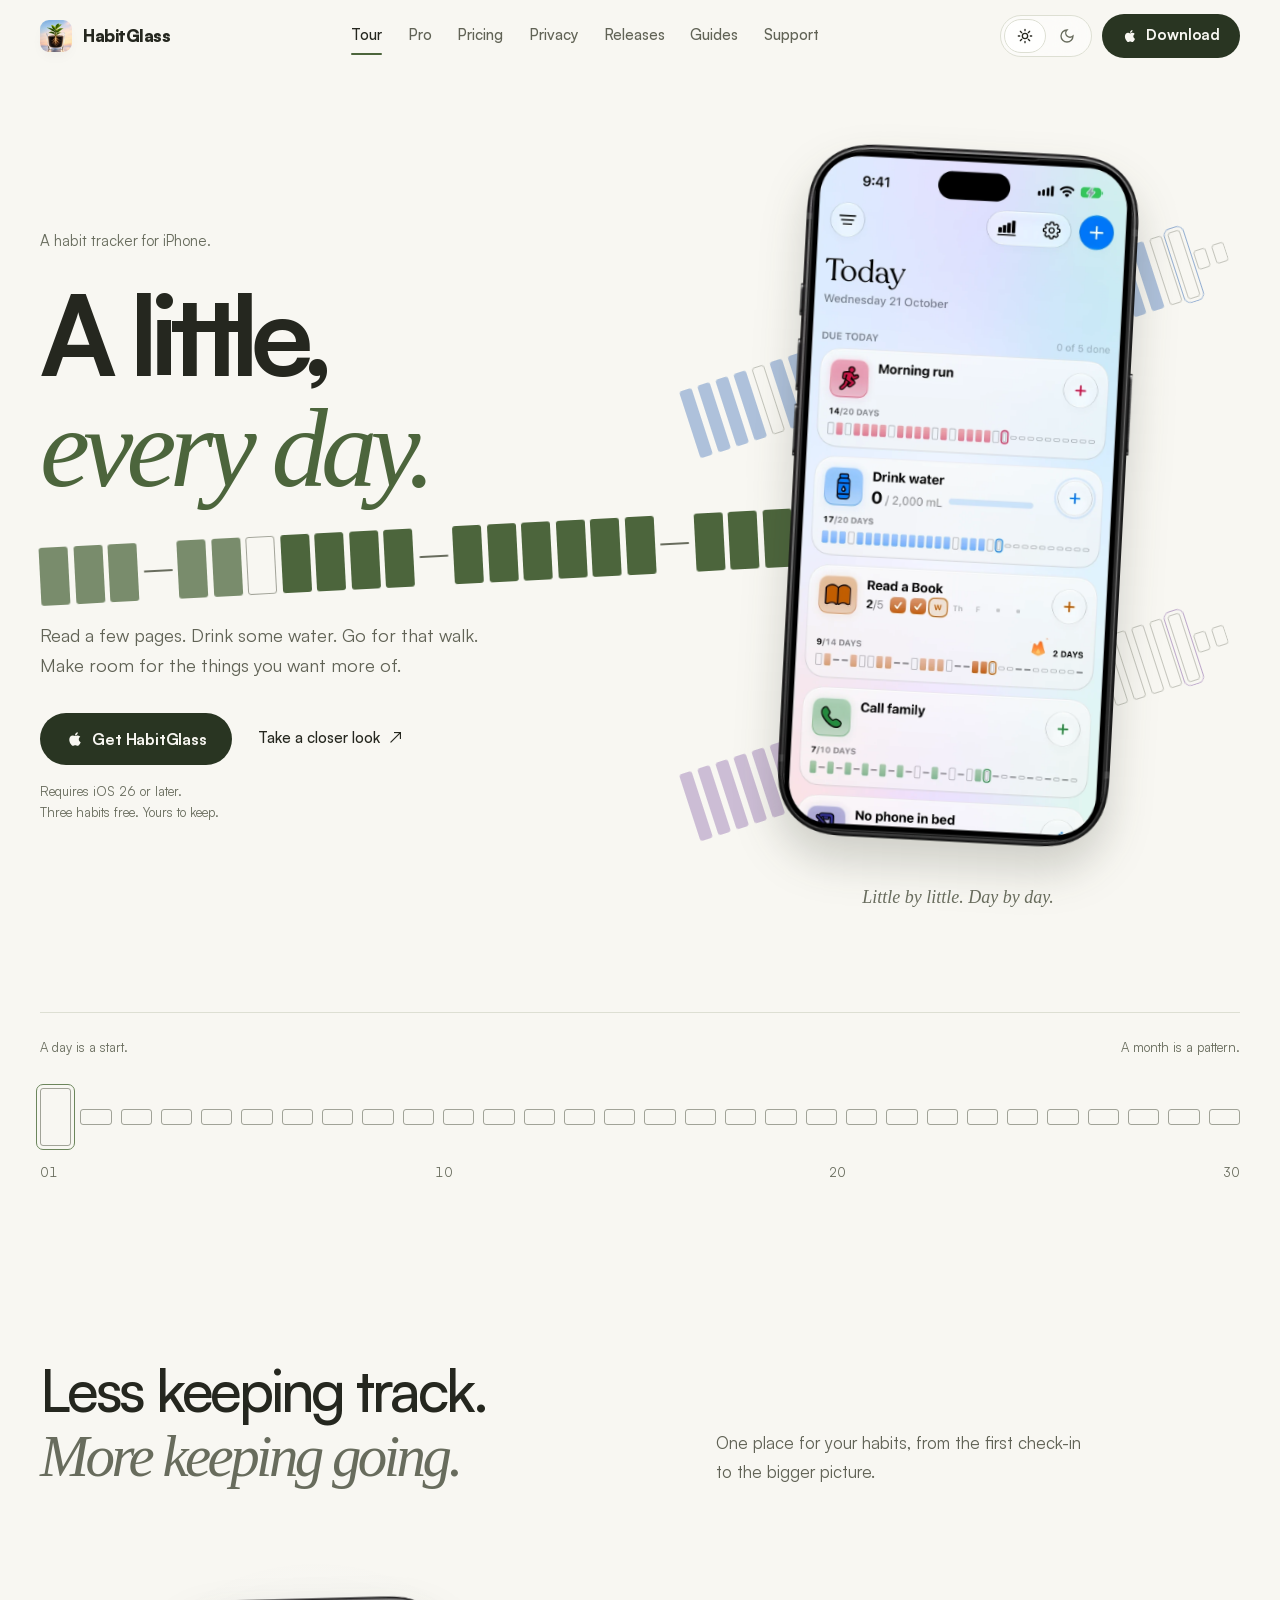
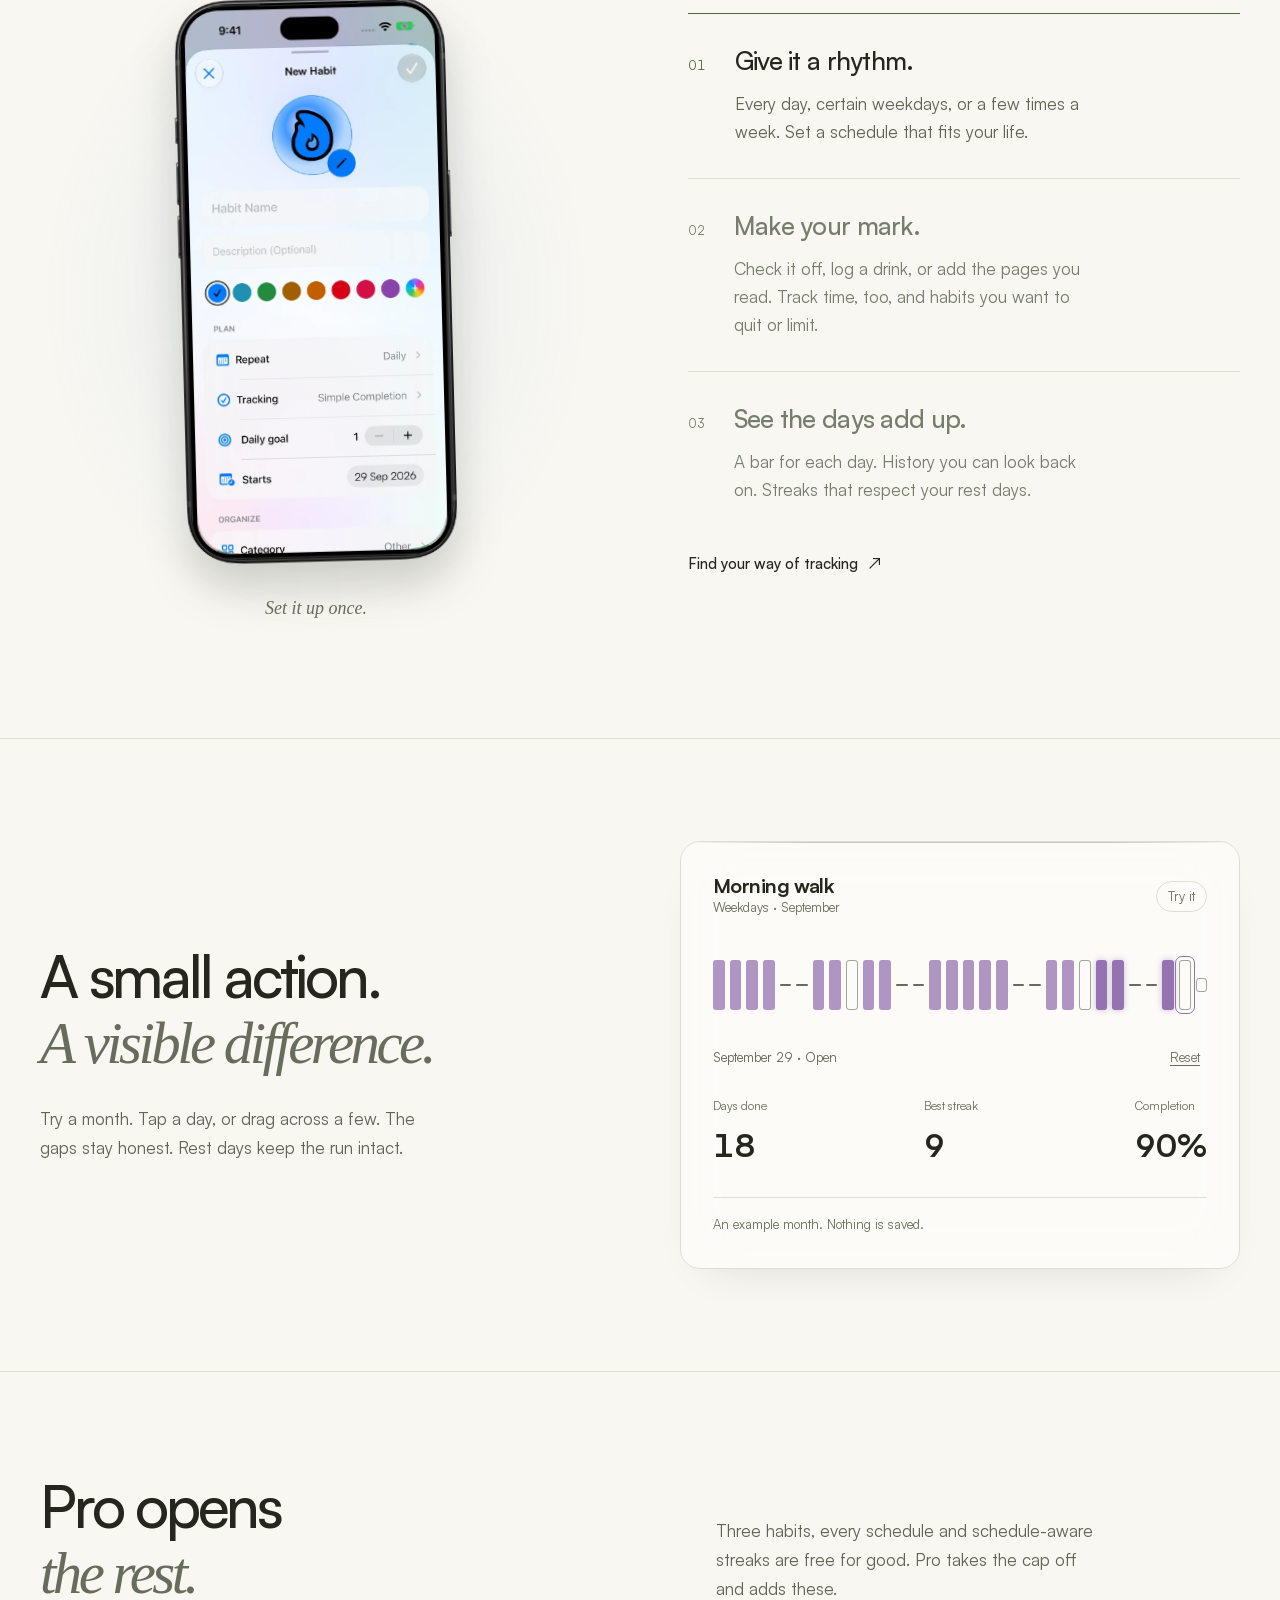
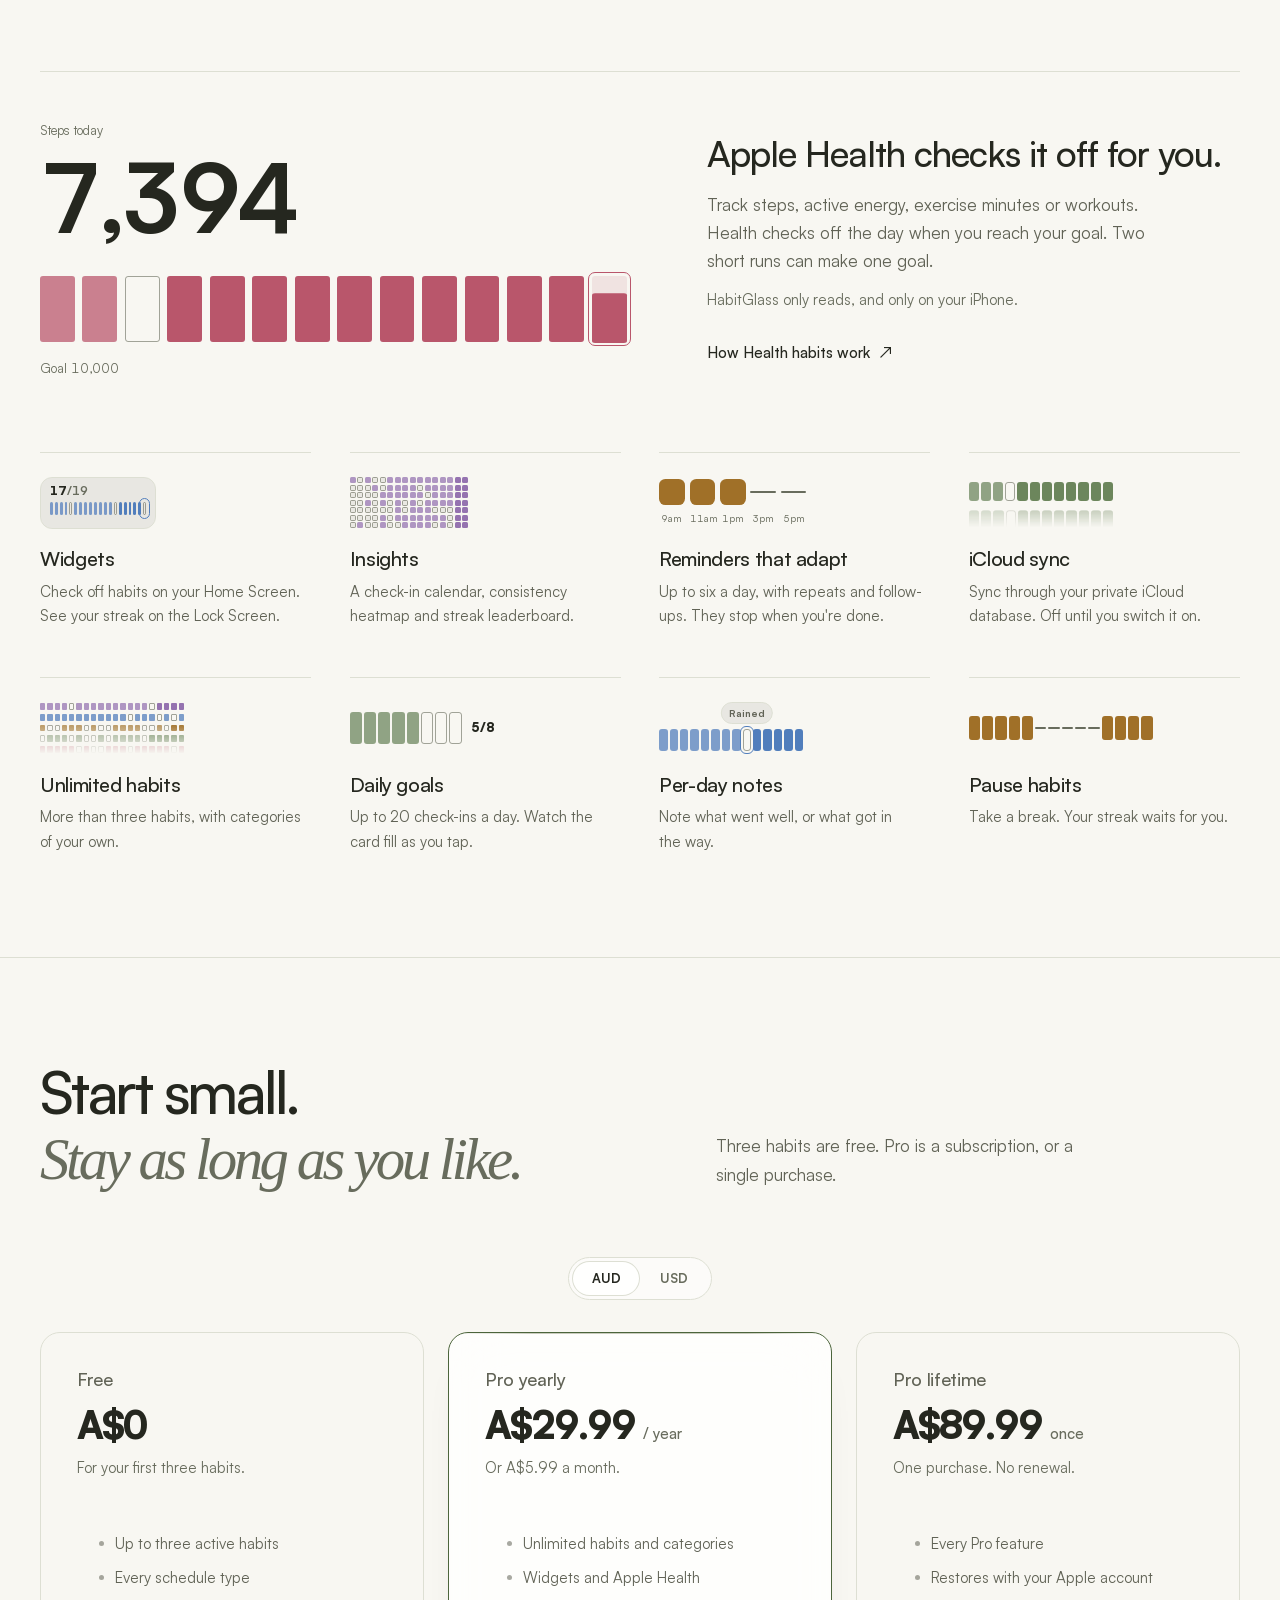
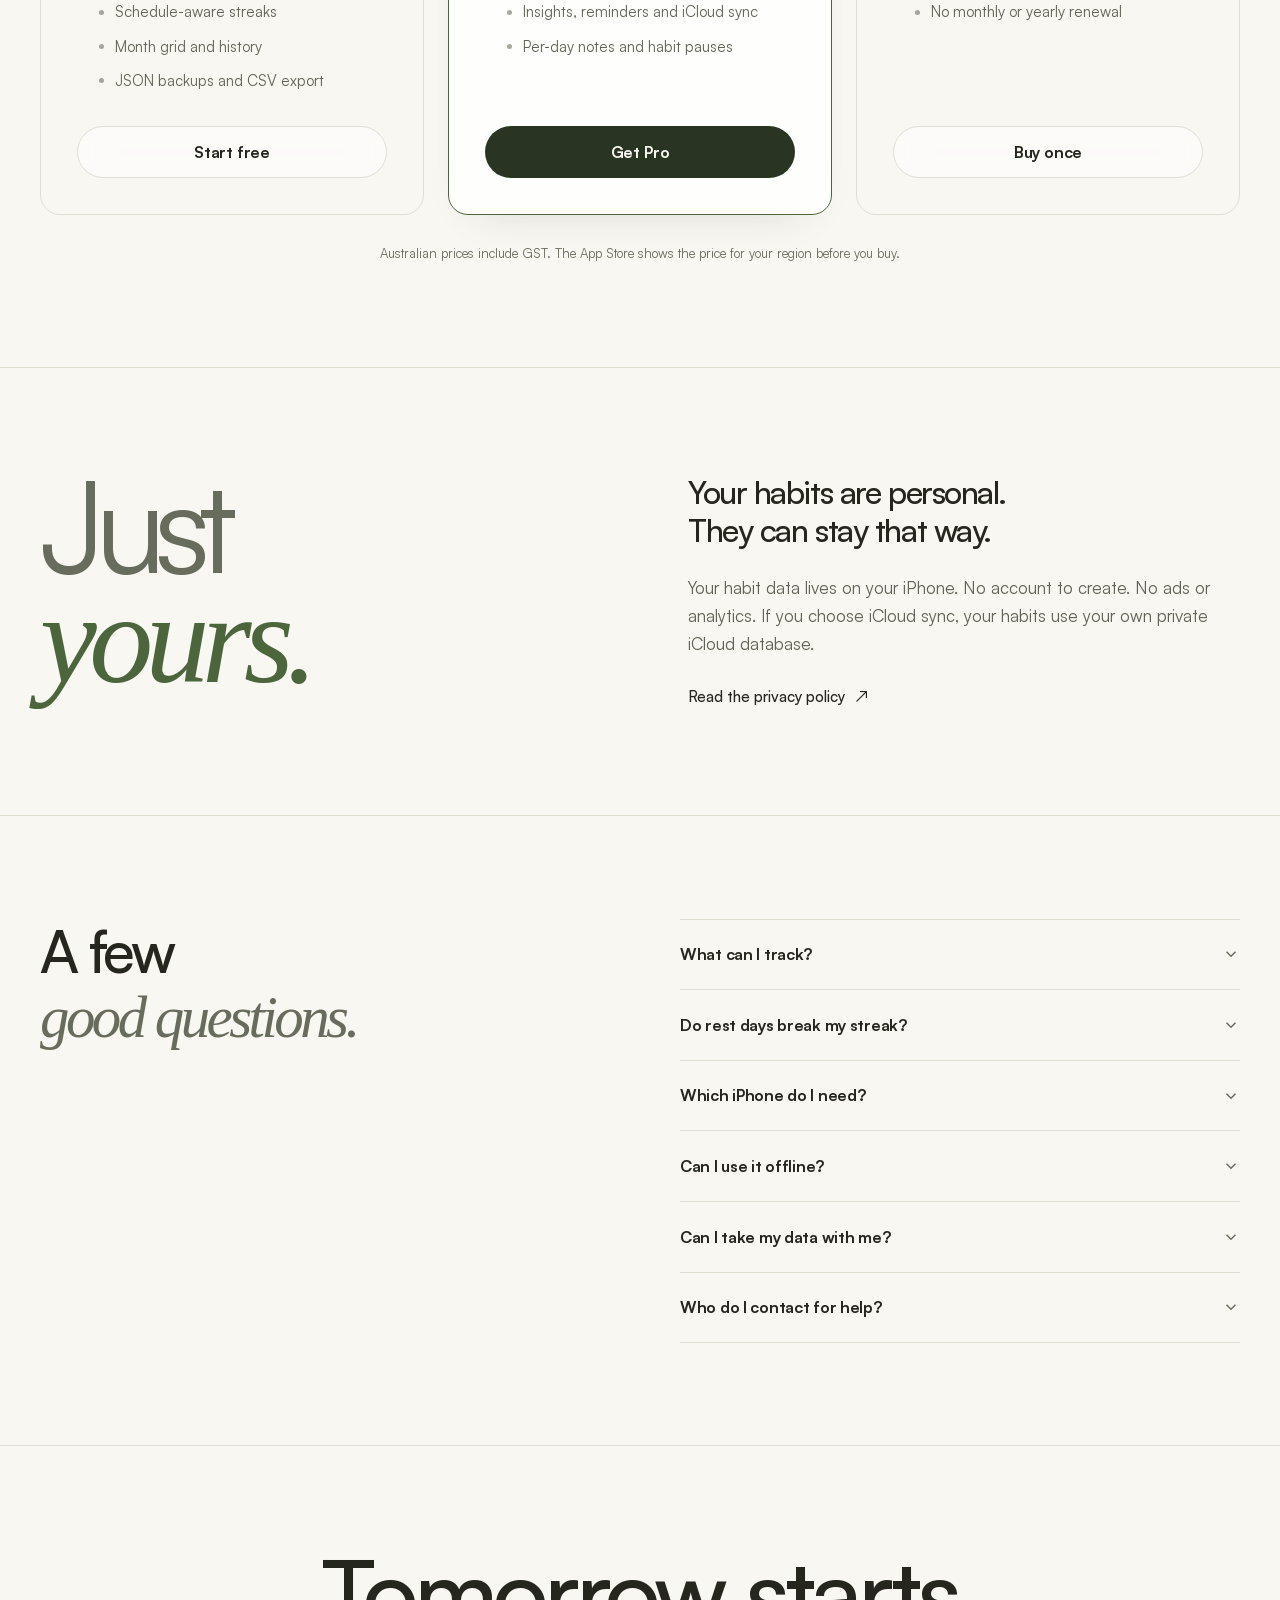
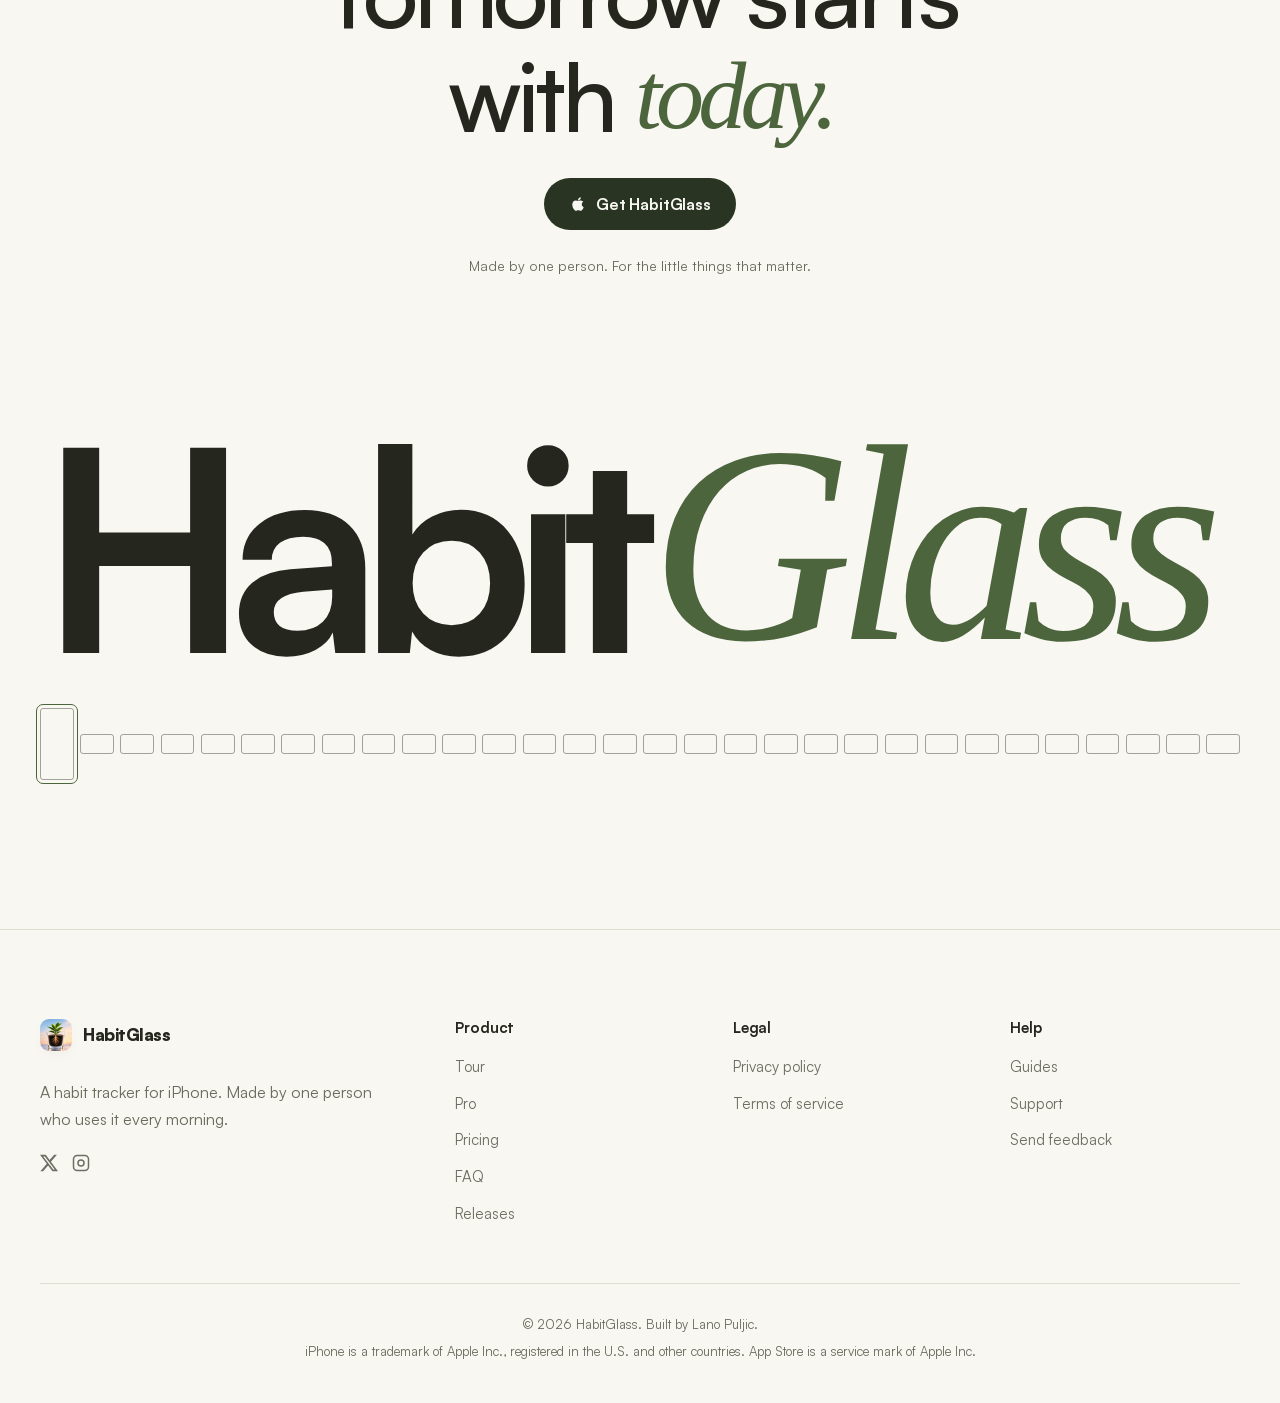
==== commit cd8aeaa9: "sync site content from source repo" ====
--- a/index.html
+++ b/index.html
@@ -235,7 +235,7 @@
     <p class="reveal">Made by one person. For the little things that matter.</p>
     <div class="closer-mark" aria-hidden="true">
       <div class="wordmark">Habit<em>Glass</em></div>
-      <div class="month" data-editorial-days="111111111111111111111111111111" data-today="29" data-scrub="0.55" style="--c:var(--day-green)"></div>
+      <div class="month" data-finale data-editorial-days="111111111111111111111111111111" data-today="29" data-scrub="0.55" style="--c:var(--accent)"></div>
     </div>
   </section>
 </main>
--- a/assets/css/landing.css
+++ b/assets/css/landing.css
@@ -36,13 +36,14 @@
   .has-qr:is(:hover, :focus-visible):not(.qr-off) .store-qr { opacity: 1; transform: none; visibility: visible; transition: opacity .2s var(--ease) .12s, transform .6s var(--spring) .12s, visibility 0s .12s; }
 }
 
-.opening-art { position: relative; z-index: 1; min-height: 590px; isolation: isolate; margin: 0; }
-.opening-phone { position: absolute; width: 258px; top: 10px; left: 50%; transform: translateX(-50%) rotate(6deg); }
+.opening-art { --phone-tilt: 3deg; position: relative; z-index: 1; display: grid; justify-items: center; gap: 2.5rem; min-width: 0; isolation: isolate; margin: 0; padding-block: 1rem; }
+.opening-phone { position: relative; width: clamp(16rem, 30vw, 21.5rem); max-width: 100%; transform: rotate(var(--phone-tilt)); }
 .opening-phone img, .story-stack img { width: 100%; height: auto; filter: drop-shadow(0 24px 22px var(--phone-shadow)); }
-.opening-art figcaption { position: absolute; bottom: 0; left: 0; right: 0; text-align: center; font: italic 1.125rem Georgia, serif; color: var(--ink-mute); }
+.opening-art figcaption { position: relative; text-align: center; font: italic 1.125rem Georgia, serif; color: var(--ink-mute); }
 .ribbon { --bar-gap: 6px; --unfold-delay: .26s; position: absolute; left: -4%; width: 110%; z-index: -1; pointer-events: none; }
-.ribbon-one { --unfold-delay: .46s; top: 13%; transform: rotate(-24deg); }
-.ribbon-two { --unfold-delay: .6s; top: 68%; transform: rotate(-24deg); }
+.opening-art .ribbon { left: 0; width: 100%; opacity: .6; }
+.ribbon-one { --unfold-delay: .46s; top: 22%; transform: rotate(-18deg); }
+.ribbon-two { --unfold-delay: .6s; top: 70%; transform: rotate(-18deg); }
 .ribbon .month { gap: var(--bar-gap); --bh: 70px; }
 .ribbon-lead { left: 0; top: 24px; width: 166%; z-index: 0; transform: rotate(-3deg); transform-origin: 0 50%; }
 .ribbon-lead .month { --bh: 58px; }
@@ -160,14 +161,23 @@
 .editorial-closer h2 { font-size: clamp(3.5rem, 7.5vw, 6.5rem); font-weight: 500; line-height: 1.04; }
 .editorial-closer h2 em { color: var(--accent); }
 .editorial-closer p { margin-top: 1.5rem; color: var(--ink-mute); font-size: .875rem; }
-/* The name, as wide as the page, over a month that fills as you reach the
-   end. The month walks with the scroll (data-scrub in site.js). */
+/* The name rises letter by letter over a month that walks with the scroll.
+   Completing the month sends one ripple across it; the pointer plays the bars. */
 .closer-mark { margin-top: clamp(4.5rem, 10vw, 8rem); container-type: inline-size; }
 .wordmark { font-size: 23.4cqi; font-weight: 700; line-height: .9; letter-spacing: -.075em; white-space: nowrap; margin-inline: -.2em; padding-inline-end: .12em; }
 .wordmark em { margin-inline-start: .05em; color: var(--accent); }
 .wordmark .w { padding-block: .12em; margin-block: -.12em; }
-.closer-mark .month { --bh: clamp(26px, 4.6cqi, 60px); gap: clamp(3px, .55cqi, 7px); margin-top: clamp(1.25rem, 3cqi, 2.5rem); }
+.closer-mark .month { --bh: clamp(36px, 6cqi, 78px); gap: clamp(3px, .55cqi, 7px); margin-top: clamp(1.25rem, 3cqi, 2.5rem); }
 .closer-mark .bar.lit[data-s='done']::before { box-shadow: none; }
+@media (prefers-reduced-motion: no-preference) {
+  .js .wordmark.split .w > span { transition-duration: 1.1s; transition-delay: calc(var(--i) * 45ms); }
+  .closer-mark .bar { transform-origin: 50% 100%; scale: 1 var(--key-scale, 1); transition: scale .75s var(--spring); }
+  .closer-mark .month.is-complete .bar { animation: closer-ripple .85s var(--spring-soft) calc(var(--day) * 24ms); }
+}
+@keyframes closer-ripple {
+  0%, 100% { transform: scaleY(1); }
+  45% { transform: scaleY(1.26); }
+}
 
 /* One entrance, with the phone arriving after the day ribbons. */
 .opening-phone picture { display: block; }
@@ -195,8 +205,8 @@
   to { opacity: 1; transform: none; }
 }
 @keyframes opening-phone-in {
-  from { opacity: 0; transform: translate(-50%, 42px) rotate(11deg) scale(.96); }
-  to { opacity: 1; transform: translateX(-50%) rotate(6deg); }
+  from { opacity: 0; transform: translateY(32px) rotate(calc(var(--phone-tilt) + 3deg)) scale(.98); }
+  to { opacity: 1; transform: rotate(var(--phone-tilt)); }
 }
 @keyframes opening-caption-in {
   from { opacity: 0; transform: translateY(8px); }
@@ -215,7 +225,7 @@
     .ribbon-lead .month { animation-name: ribbon-lead-on; }
   }
 }
-@keyframes phone-settle { to { rotate: -6deg; translate: 0 var(--trail, 4%); scale: 1.05; } }
+@keyframes phone-settle { to { rotate: calc(-1 * var(--phone-tilt)); translate: 0 var(--trail, 2%); scale: 1.02; } }
 @keyframes ribbon-on { to { translate: -12% 0; } }
 @keyframes ribbon-back { to { translate: 10% 0; } }
 @keyframes ribbon-lead-on { to { translate: -3% 0; } }
@@ -227,9 +237,7 @@
 
 @media (max-width: 1000px) {
   .editorial-hero { gap: 0; padding-top: 3rem; }
-  .editorial .hero h1 { font-size: 6rem; }
-  .opening-phone { width: 225px; }
-  .opening-art { min-height: 530px; }
+  .editorial .hero h1 { font-size: clamp(4.2rem, 8.8vw, 6rem); }
   .product-story, .playground, .privacy-note, .questions { gap: 3rem; }
   .health-lead { gap: 3rem; }
   .editorial .perks { grid-template-columns: repeat(2, minmax(0, 1fr)); }
@@ -245,8 +253,8 @@
   .editorial .cta-row { gap: 1rem; flex-wrap: wrap; margin-top: 1.5rem; }
   .editorial .cta-row .btn { padding-inline: 1.25rem; }
   .quiet-link { font-size: .875rem; }
-  .opening-art { margin: 1.5rem auto 0; min-height: 520px; max-width: 400px; }
-  .opening-phone { width: 225px; --trail: 0%; }
+  .opening-art { --phone-tilt: 2deg; margin: 1.5rem auto 0; gap: 2rem; max-width: 400px; }
+  .opening-phone { width: min(82%, 19rem); --trail: 0%; }
   .ribbon { --bar-gap: 4px; left: 0; width: 100%; }
   .ribbon .month { --bh: 50px; }
   .ribbon-lead { --bar-gap: 3px; top: 8px; transform: rotate(-4deg); }
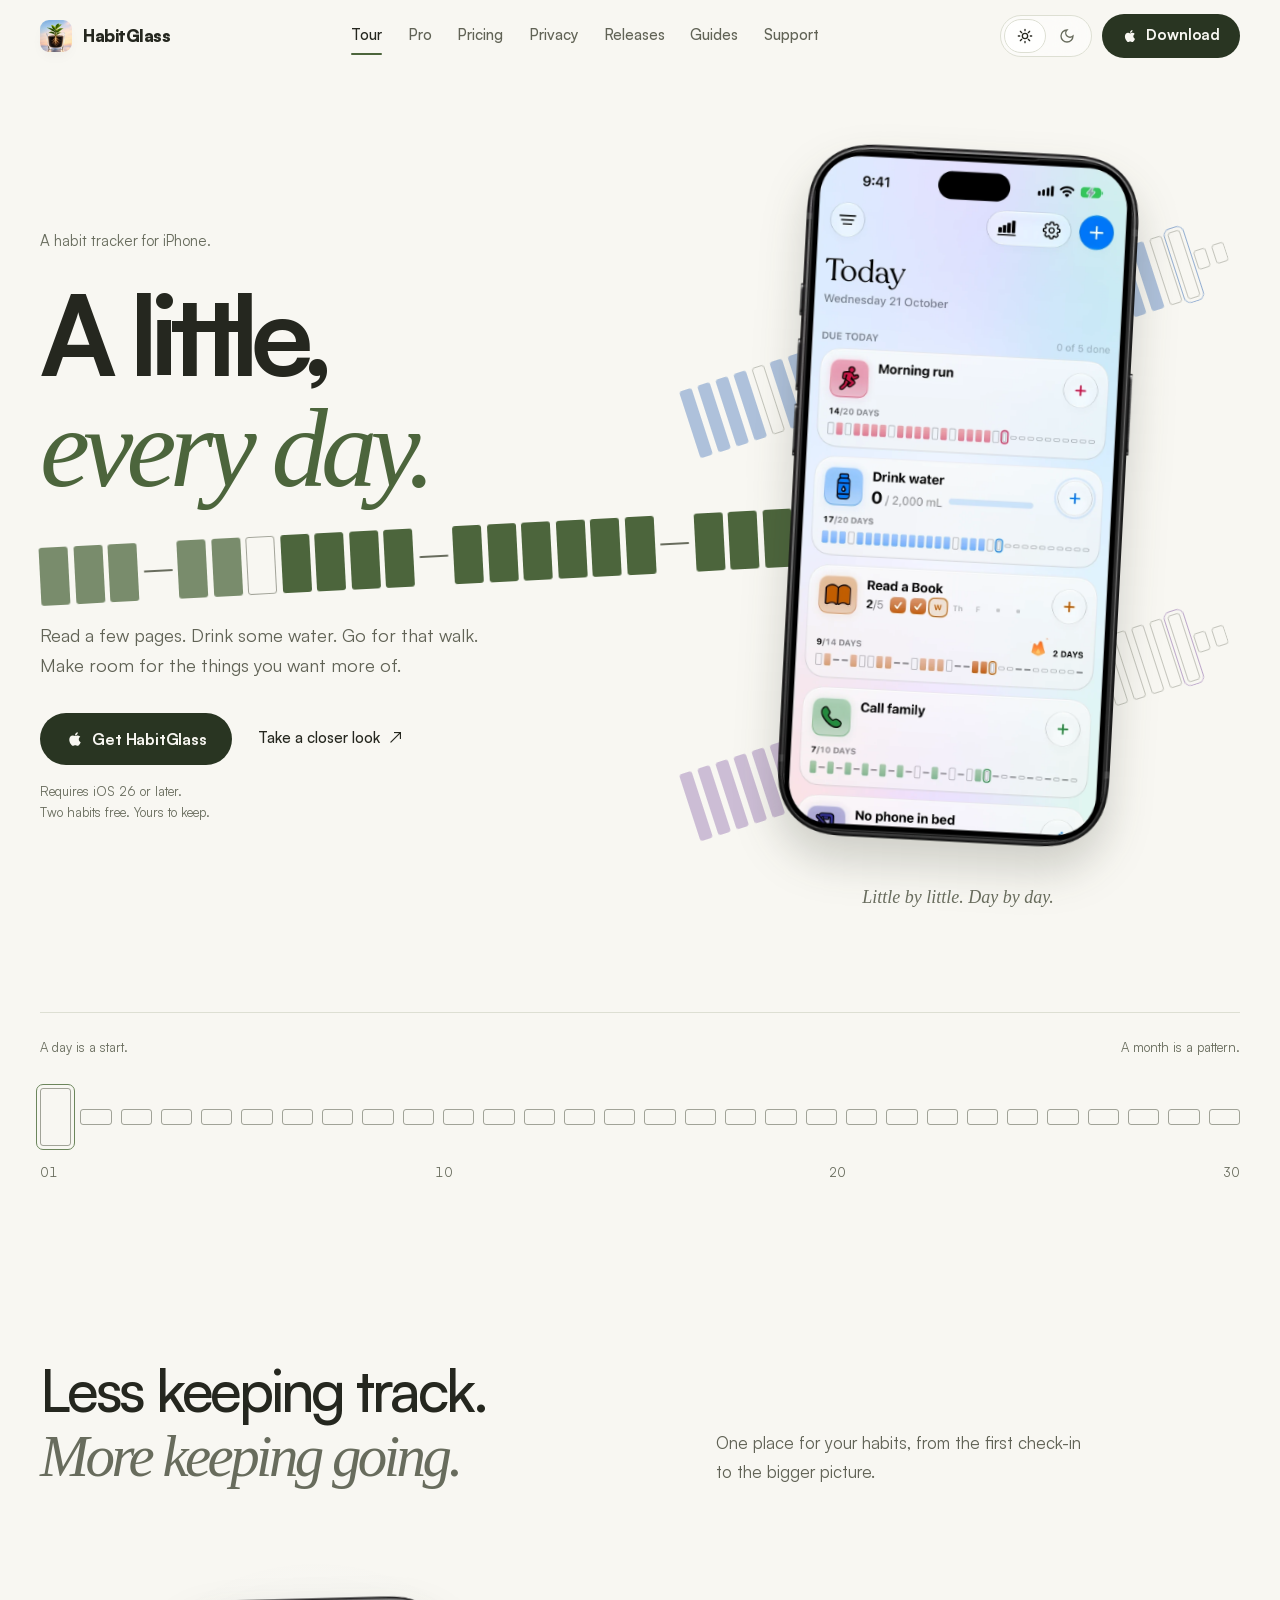
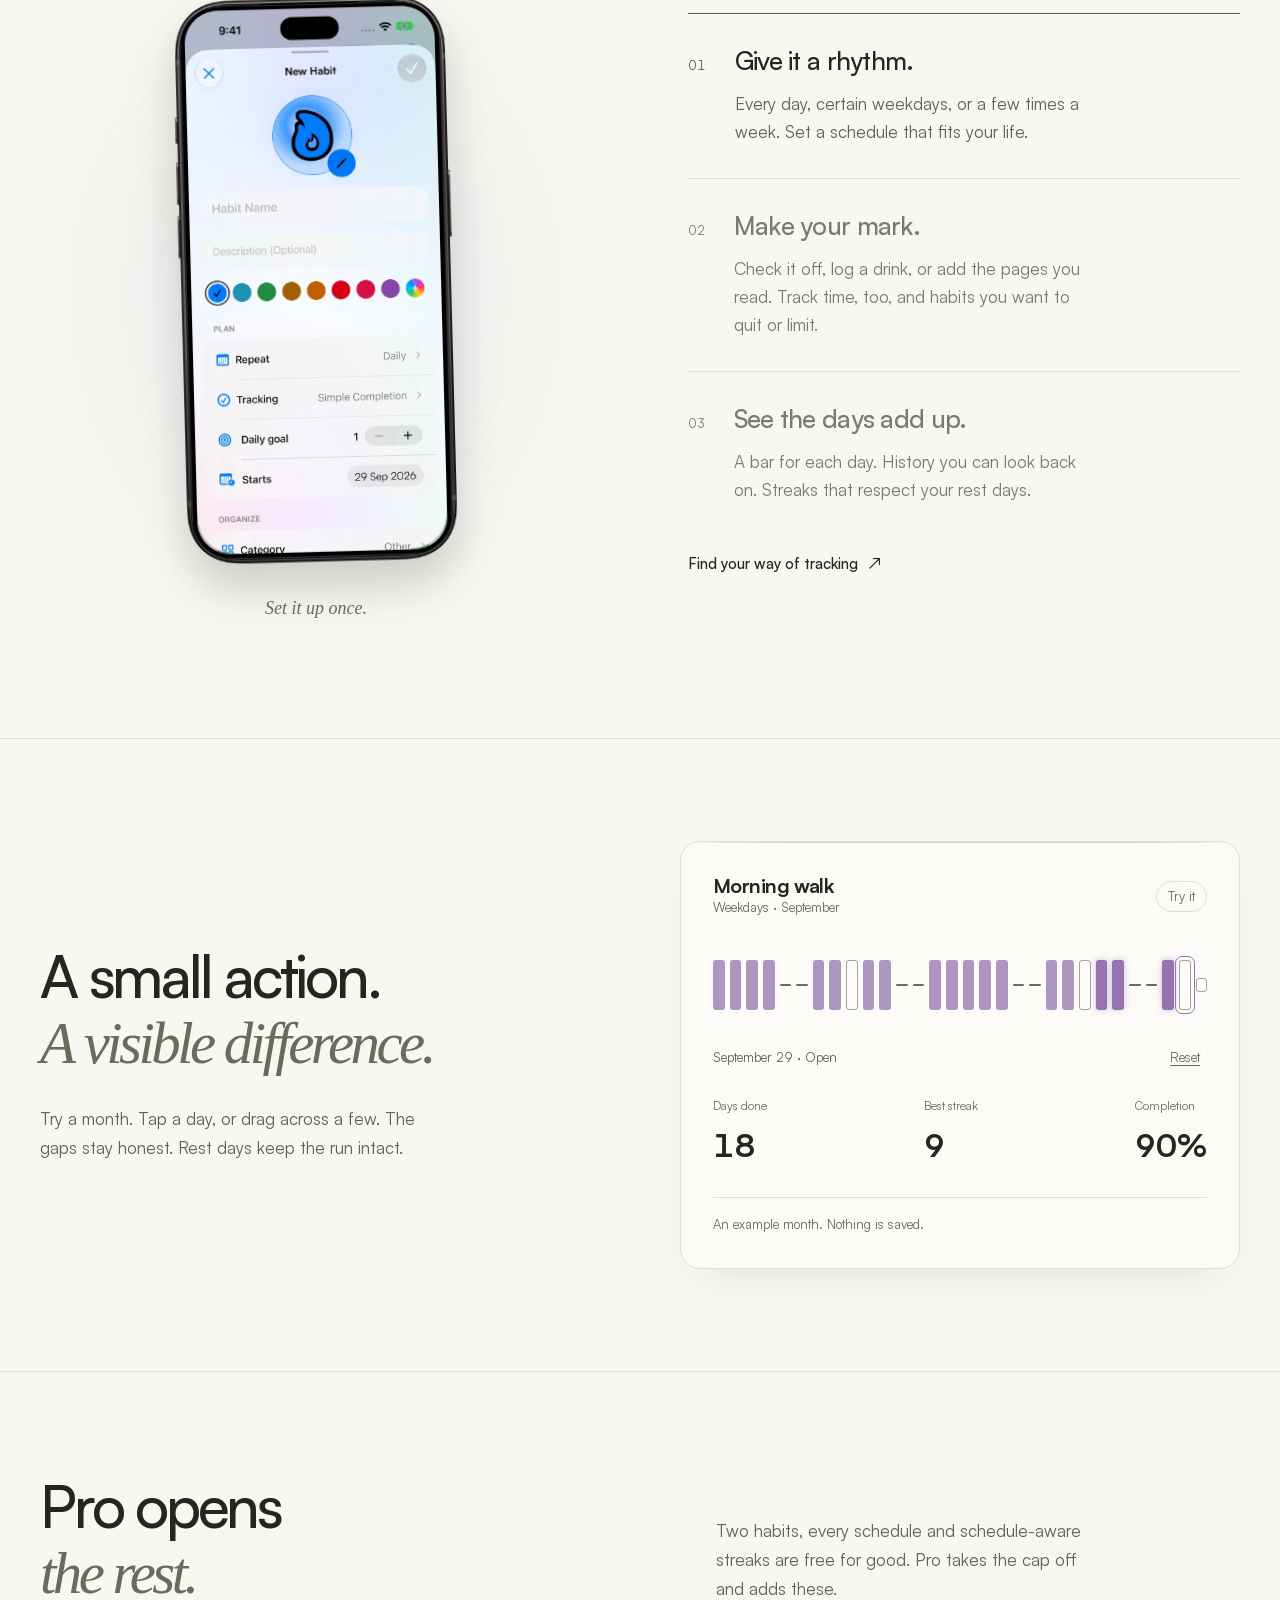
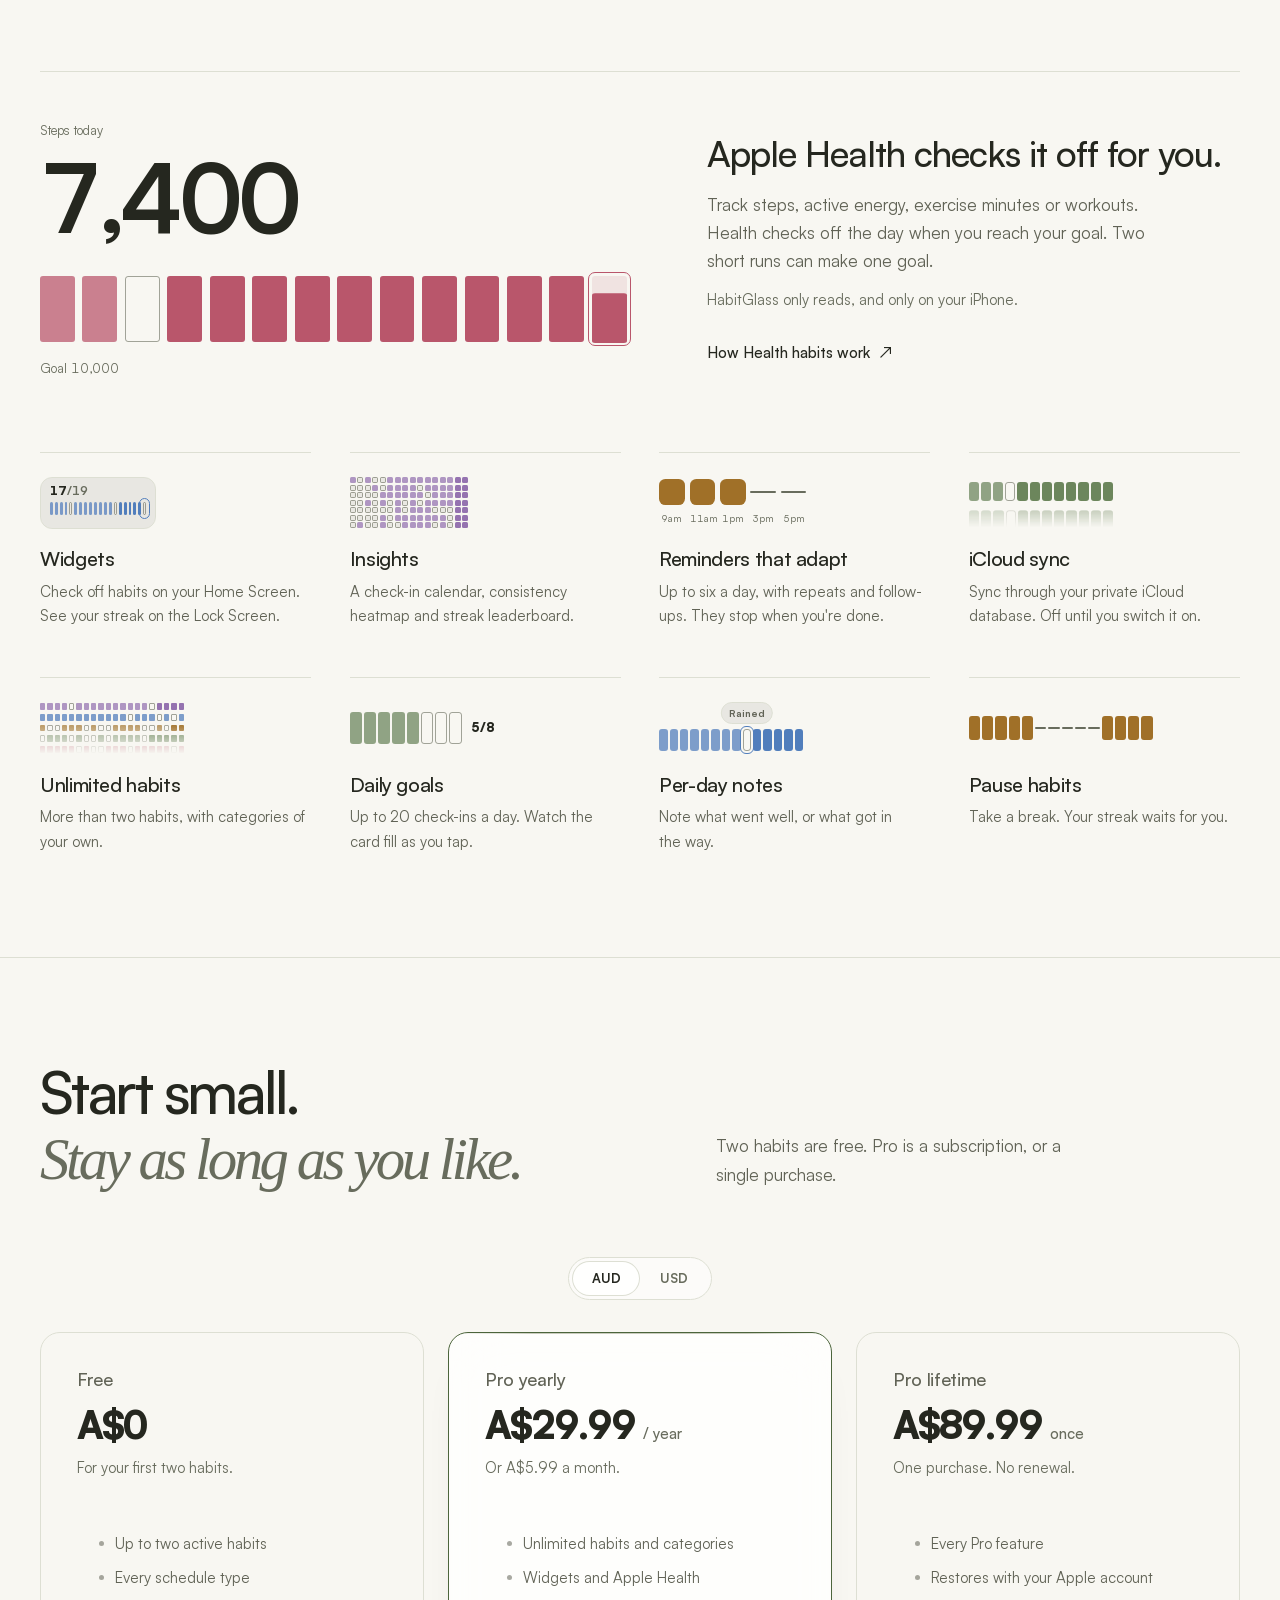
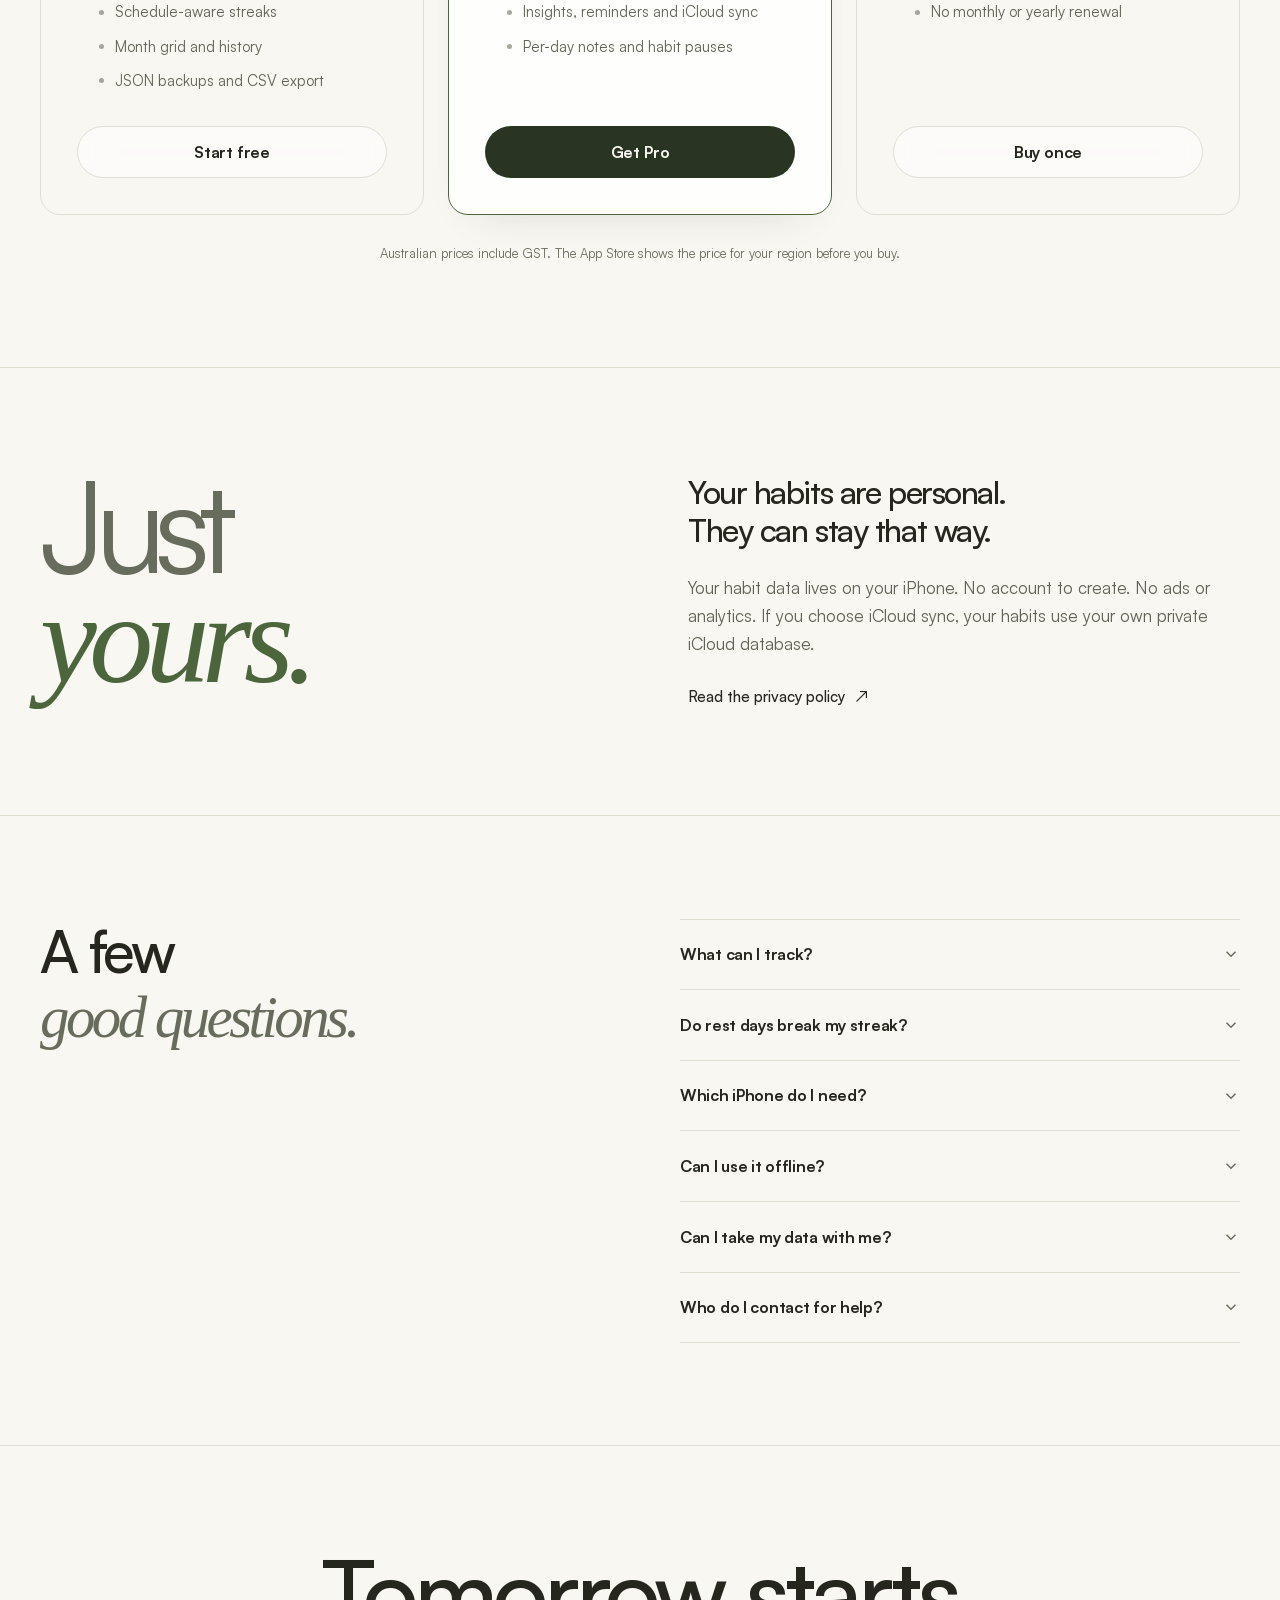
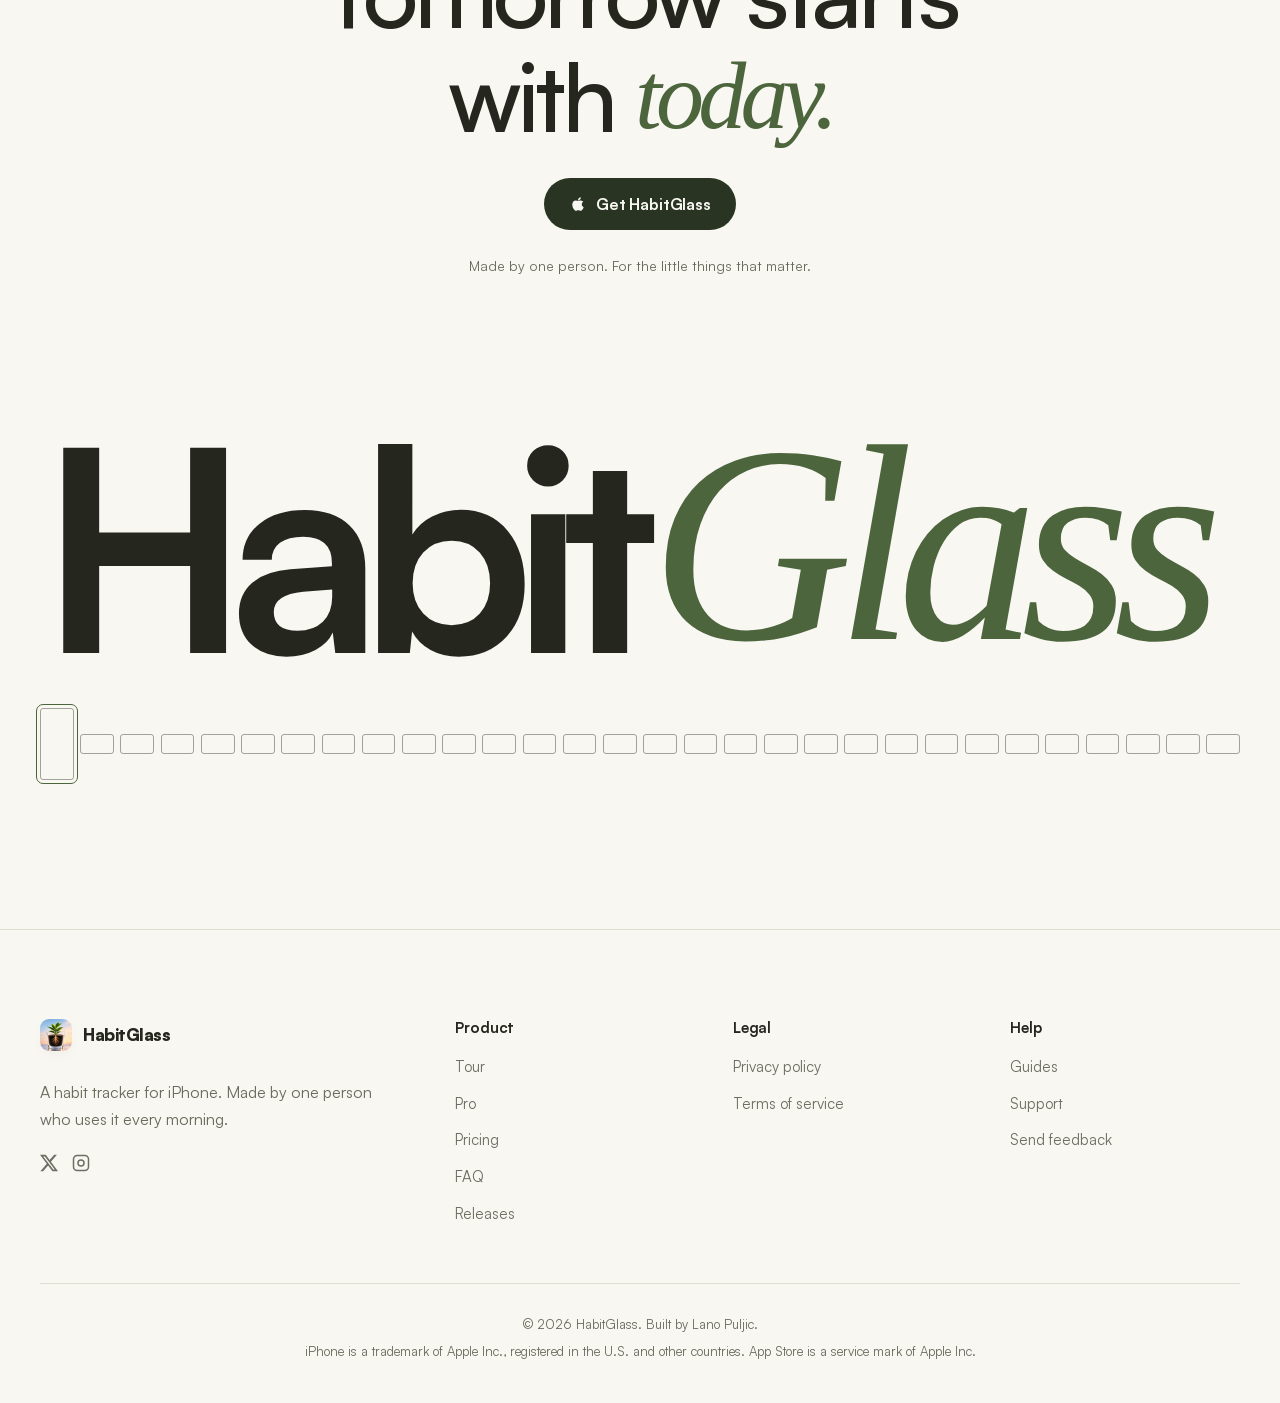
==== commit dadcddff: "sync site content from source repo" ====
--- a/index.html
+++ b/index.html
@@ -6,12 +6,12 @@
 <meta name="theme-color" content="#07080c" media="(prefers-color-scheme: dark)">
 <meta name="theme-color" content="#f8f7f2" media="(prefers-color-scheme: light)">
 <title>HabitGlass — a little, every day</title>
-<meta name="description" content="A habit tracker for iPhone. Track water, reading, time and the things you want to do less. See your days add up. Three habits free, no account.">
+<meta name="description" content="A habit tracker for iPhone. Track water, reading, time and the things you want to do less. See your days add up. Two habits free, no account.">
 <link rel="canonical" href="https://habitglass.info/">
 <meta property="og:type" content="website">
 <meta property="og:site_name" content="HabitGlass">
 <meta property="og:title" content="HabitGlass — a little, every day">
-<meta property="og:description" content="A habit tracker for iPhone. See your days add up. Three habits free, no account.">
+<meta property="og:description" content="A habit tracker for iPhone. See your days add up. Two habits free, no account.">
 <meta property="og:url" content="https://habitglass.info/">
 <meta property="og:image" content="https://habitglass.info/assets/og.jpg">
 <meta property="og:image:width" content="1200">
@@ -89,7 +89,7 @@
         <a class="btn btn-primary has-qr" href="https://apps.apple.com/us/app/habit-glass-habit-tracker/id6807643942"><svg width="18" height="18" aria-hidden="true"><use href="#i-apple"/></svg>Get HabitGlass<span class="store-qr" aria-hidden="true"><svg width="165" height="165"><use href="#i-qr"/></svg>Scan with your iPhone</span></a>
         <a class="quiet-link" href="#tour">Take a closer look <span aria-hidden="true">↗</span></a>
       </div>
-      <p class="opening-small">Requires iOS 26 or later.<br>Three habits free. Yours to keep.</p>
+      <p class="opening-small">Requires iOS 26 or later.<br>Two habits free. Yours to keep.</p>
     </div>
     <figure class="opening-art">
       <div class="ribbon ribbon-one" aria-hidden="true"><div class="month" data-opening-days data-editorial-days="111101111111011111111111110000" data-today="27" style="--c:var(--day-blue)"></div></div>
@@ -141,7 +141,7 @@
   </section>
 
   <section id="features" class="editorial-section shell">
-    <div class="section-head editorial-heading reveal"><h2>Pro opens<br><em>the rest.</em></h2><p>Three habits, every schedule and schedule-aware streaks are free for good. Pro takes the cap off and adds these.</p></div>
+    <div class="section-head editorial-heading reveal"><h2>Pro opens<br><em>the rest.</em></h2><p>Two habits, every schedule and schedule-aware streaks are free for good. Pro takes the cap off and adds these.</p></div>
     <article class="health-lead" style="--tint:var(--day-pink)" data-health-demo>
       <div class="health-demo reveal" aria-hidden="true">
         <p class="health-label">Steps today</p>
@@ -161,7 +161,7 @@
       <li class="reveal" style="--tint:var(--day-lilac);--delay:60ms"><div class="mini" data-mini="insights" aria-hidden="true"></div><h3>Insights</h3><p>A check-in calendar, consistency heatmap and streak leaderboard.</p></li>
       <li class="reveal" style="--tint:var(--day-amber);--delay:120ms"><div class="mini" data-mini="reminders" aria-hidden="true"></div><h3>Reminders that adapt</h3><p>Up to six a day, with repeats and follow-ups. They stop when you're done.</p></li>
       <li class="reveal" style="--tint:var(--day-green);--delay:180ms"><div class="mini" data-mini="sync" aria-hidden="true"></div><h3>iCloud sync</h3><p>Sync through your private iCloud database. Off until you switch it on.</p></li>
-      <li class="reveal" style="--tint:var(--day-lilac)"><div class="mini" data-mini="unlimited" aria-hidden="true"></div><h3>Unlimited habits</h3><p>More than three habits, with categories of your own.</p></li>
+      <li class="reveal" style="--tint:var(--day-lilac)"><div class="mini" data-mini="unlimited" aria-hidden="true"></div><h3>Unlimited habits</h3><p>More than two habits, with categories of your own.</p></li>
       <li class="reveal" style="--tint:var(--day-green);--delay:60ms"><div class="mini" data-mini="goals" aria-hidden="true"></div><h3>Daily goals</h3><p>Up to 20 check-ins a day. Watch the card fill as you tap.</p></li>
       <li class="reveal" style="--tint:var(--day-blue);--delay:120ms"><div class="mini" data-mini="notes" aria-hidden="true"></div><h3>Per-day notes</h3><p>Note what went well, or what got in the way.</p></li>
       <li class="reveal" style="--tint:var(--day-amber);--delay:180ms"><div class="mini" data-mini="pause" aria-hidden="true"></div><h3>Pause habits</h3><p>Take a break. Your streak waits for you.</p></li>
@@ -169,15 +169,15 @@
   </section>
 
   <section id="pricing" class="editorial-section shell">
-    <div class="section-head editorial-heading reveal"><h2>Start small.<br><em>Stay as long as you like.</em></h2><p>Three habits are free. Pro is a subscription, or a single purchase.</p></div>
+    <div class="section-head editorial-heading reveal"><h2>Start small.<br><em>Stay as long as you like.</em></h2><p>Two habits are free. Pro is a subscription, or a single purchase.</p></div>
     <div class="currency-row reveal"><div class="currency" role="group" aria-label="Currency"><button type="button" data-currency="aud" aria-pressed="true">AUD</button><button type="button" data-currency="usd" aria-pressed="false">USD</button></div></div>
     <div class="plans">
       <div class="plan reveal">
         <h3 class="plan-name">Free</h3>
         <p class="plan-price"><span data-price data-aud="A$0" data-usd="US$0">A$0</span></p>
-        <p class="plan-sub">For your first three habits.</p>
+        <p class="plan-sub">For your first two habits.</p>
         <ul class="dots">
-          <li>Up to three active habits</li>
+          <li>Up to two active habits</li>
           <li>Every schedule type</li>
           <li>Schedule-aware streaks</li>
           <li>Month grid and history</li>
--- a/assets/css/site.css
+++ b/assets/css/site.css
@@ -1633,6 +1633,7 @@
 
 .guide h2 {
   display: flex;
+  scroll-margin-top: 6rem;
   flex-wrap: wrap;
   align-items: center;
   gap: 0.75rem 1rem;
@@ -1741,24 +1742,63 @@
   line-height: 1.65;
 }
 
-.guide-shot {
-  float: right;
-  width: min(13rem, 38%);
-  margin: 0.65rem 0 1.5rem 1.5rem;
-}
-
-.guide-shot img {
+.guide-phone {
+  width: min(100%, 18rem);
+  margin-block: 2rem;
+  margin-inline: 0;
+}
+
+.guide-phone-shot {
+  position: relative;
+}
+
+.guide-phone img {
   display: block;
   width: 100%;
   height: auto;
   filter: drop-shadow(0 20px 24px var(--phone-shadow));
 }
 
-.guide-shot figcaption {
-  margin-top: 0.75rem;
+/* A label and short leader make the target explicit without changing the
+   capture. The overlay is shared by both appearances. */
+.guide-callout {
+  position: absolute;
+  inset: 0;
+  width: 100%;
+  height: 100%;
+  overflow: visible;
+  color: #c22b2b;
+  fill: none;
+  stroke: currentColor;
+  stroke-width: 10;
+  stroke-linecap: round;
+  stroke-linejoin: round;
+  pointer-events: none;
+}
+
+.guide-callout-label {
+  fill: currentColor;
+  stroke: none;
+}
+
+.guide-callout text {
+  fill: var(--bg);
+  stroke: none;
+  font-family: var(--font);
+  font-size: 36px;
+  font-weight: 700;
+}
+
+[data-theme='dark'] .guide-callout {
+  color: #ff8578;
+}
+
+.guide-phone figcaption {
+  max-width: 40ch;
+  margin-top: 0.9rem;
   color: var(--ink-mute);
-  font-size: 0.8125rem;
-  line-height: 1.5;
+  font-size: 0.875rem;
+  line-height: 1.6;
 }
 
 .guide-steps {
@@ -2547,12 +2587,6 @@
 }
 
 @media (max-width: 620px) {
-  .guide-shot {
-    float: none;
-    width: min(100%, 16rem);
-    margin: 1.5rem auto;
-  }
-
   .hero {
     padding-top: 2rem;
     overflow: clip;
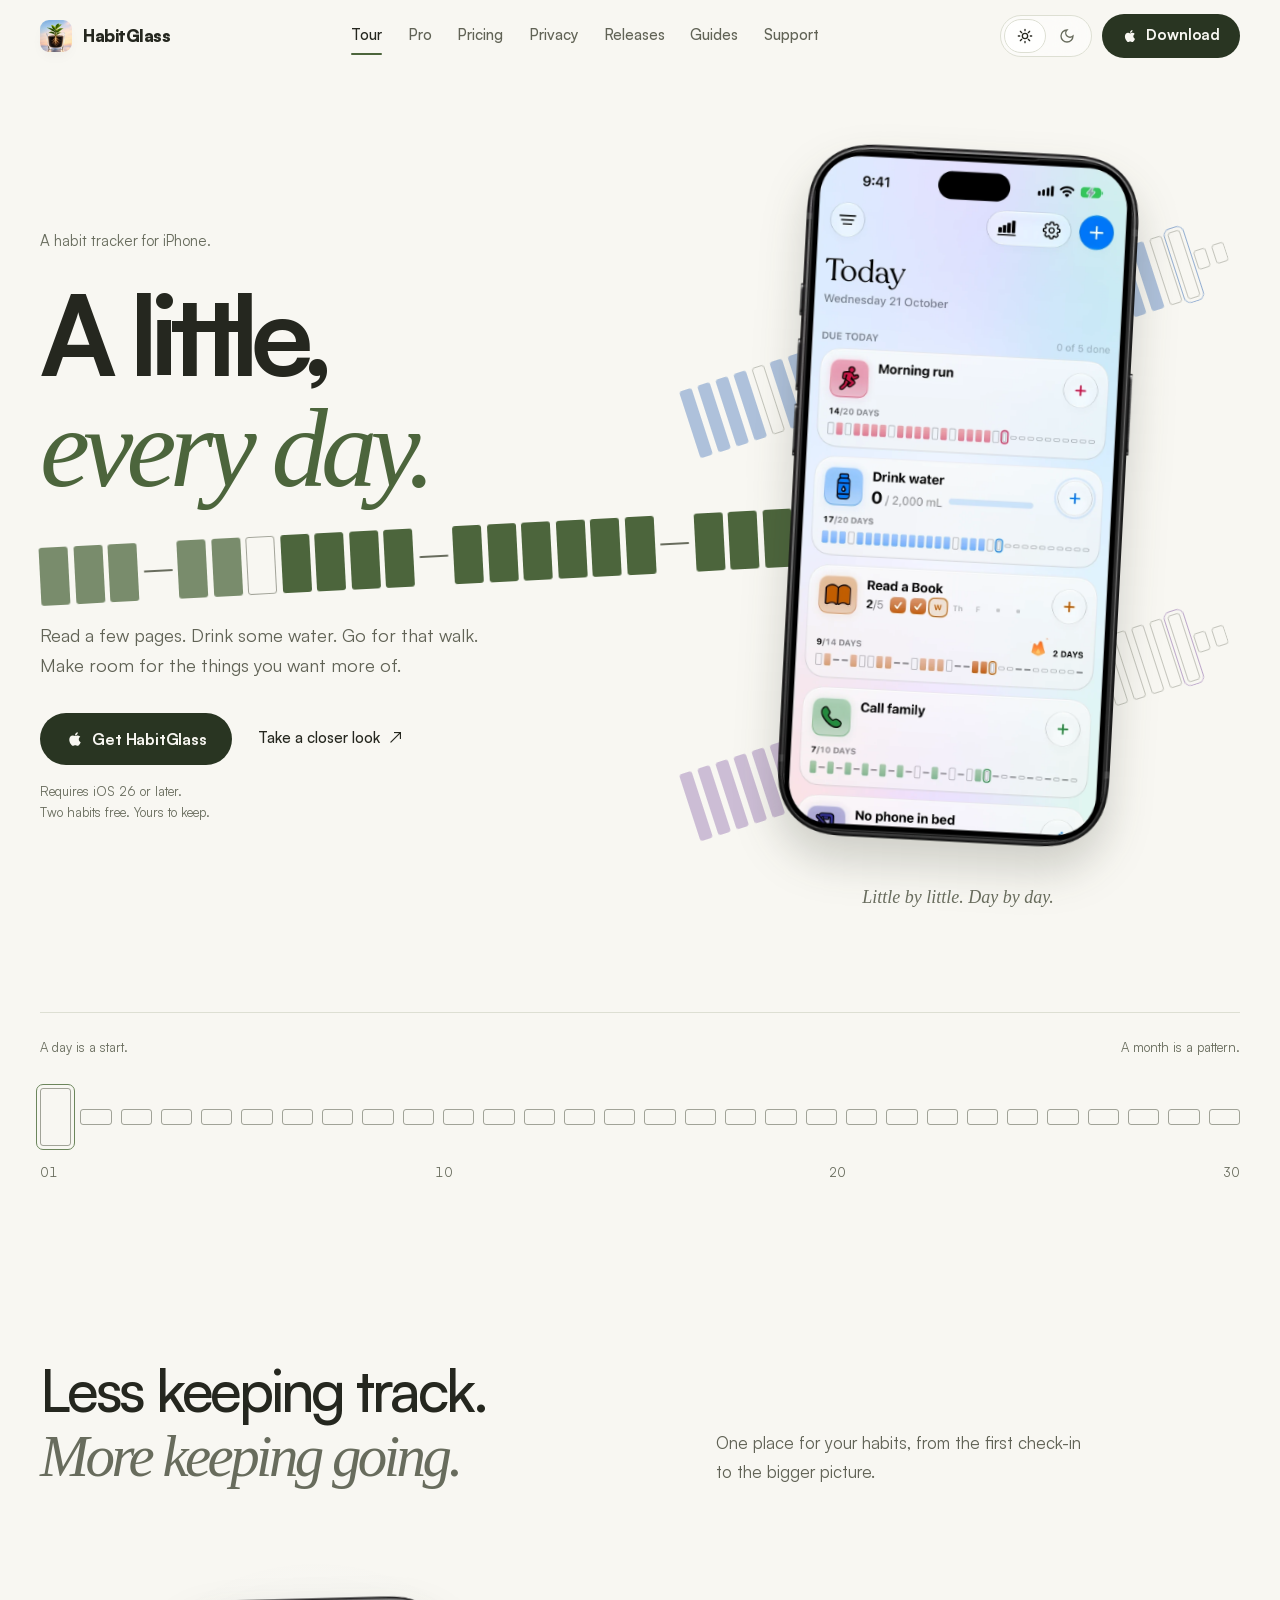
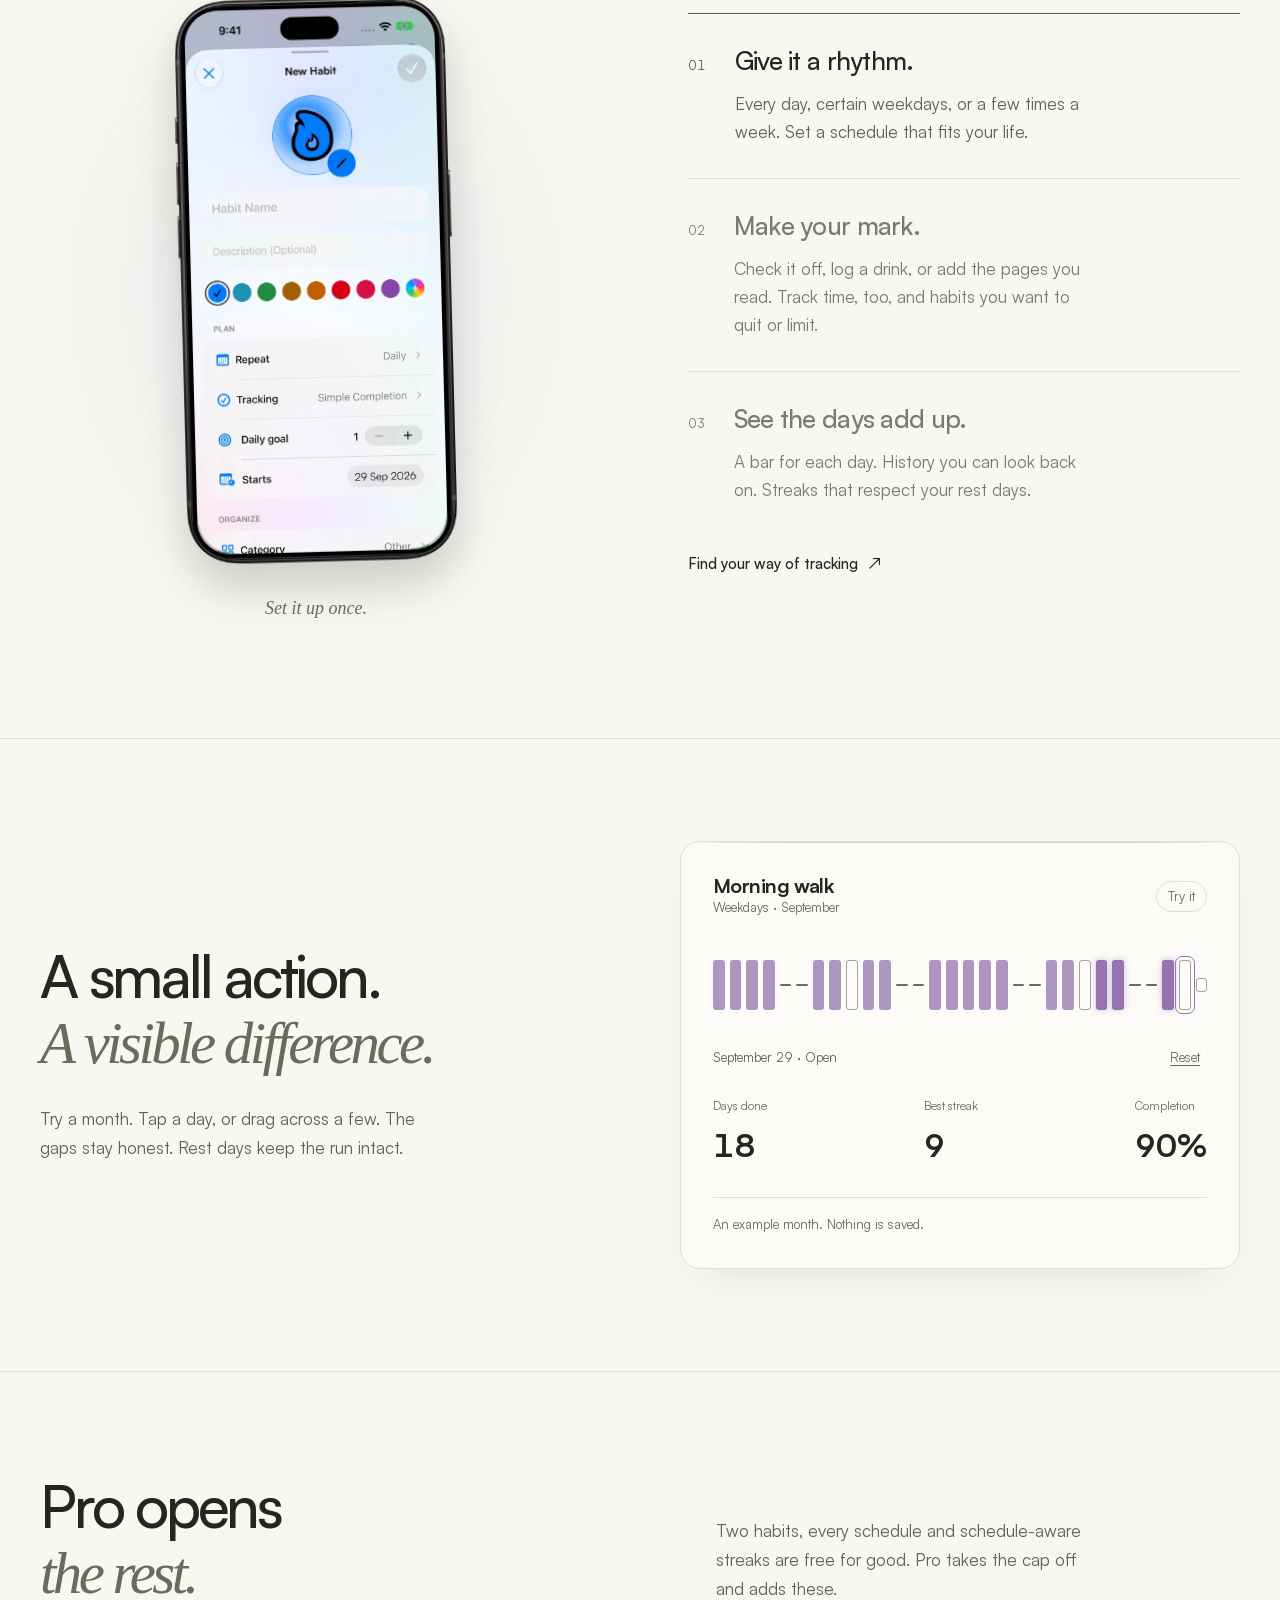
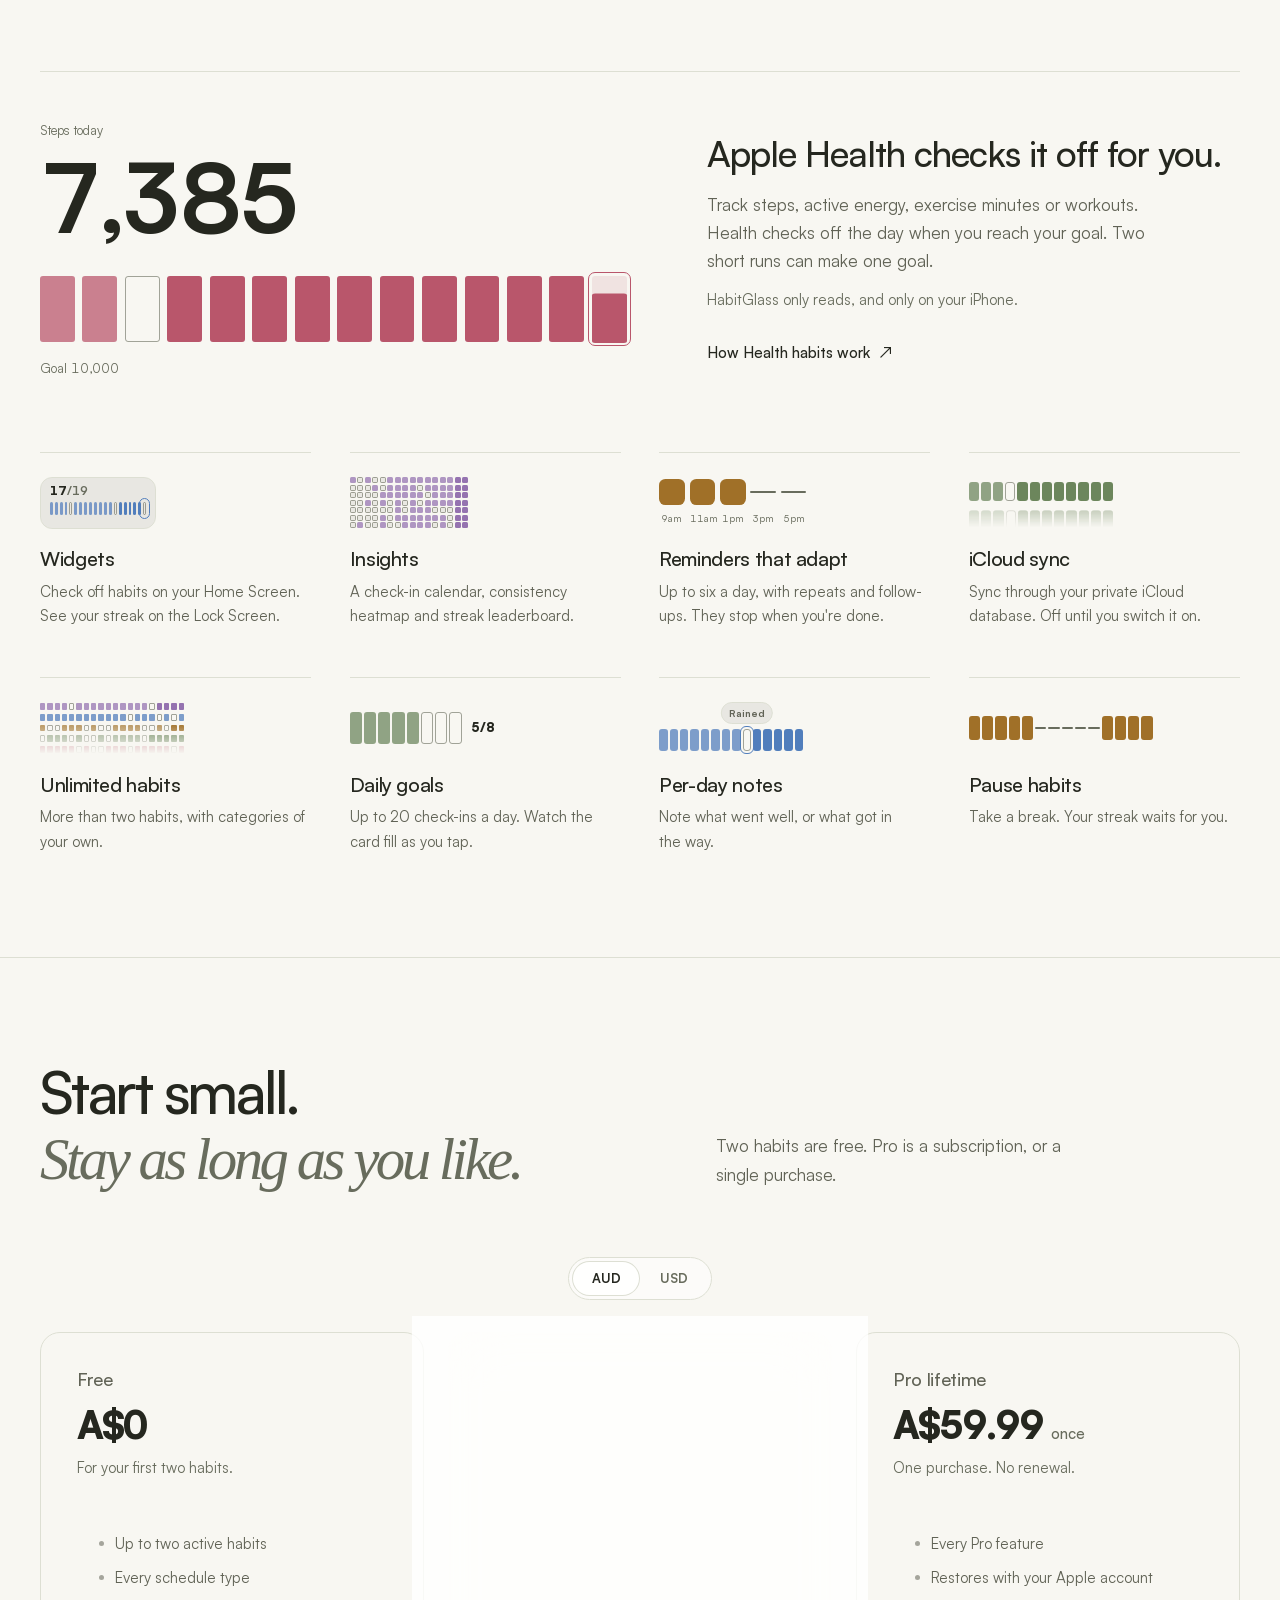
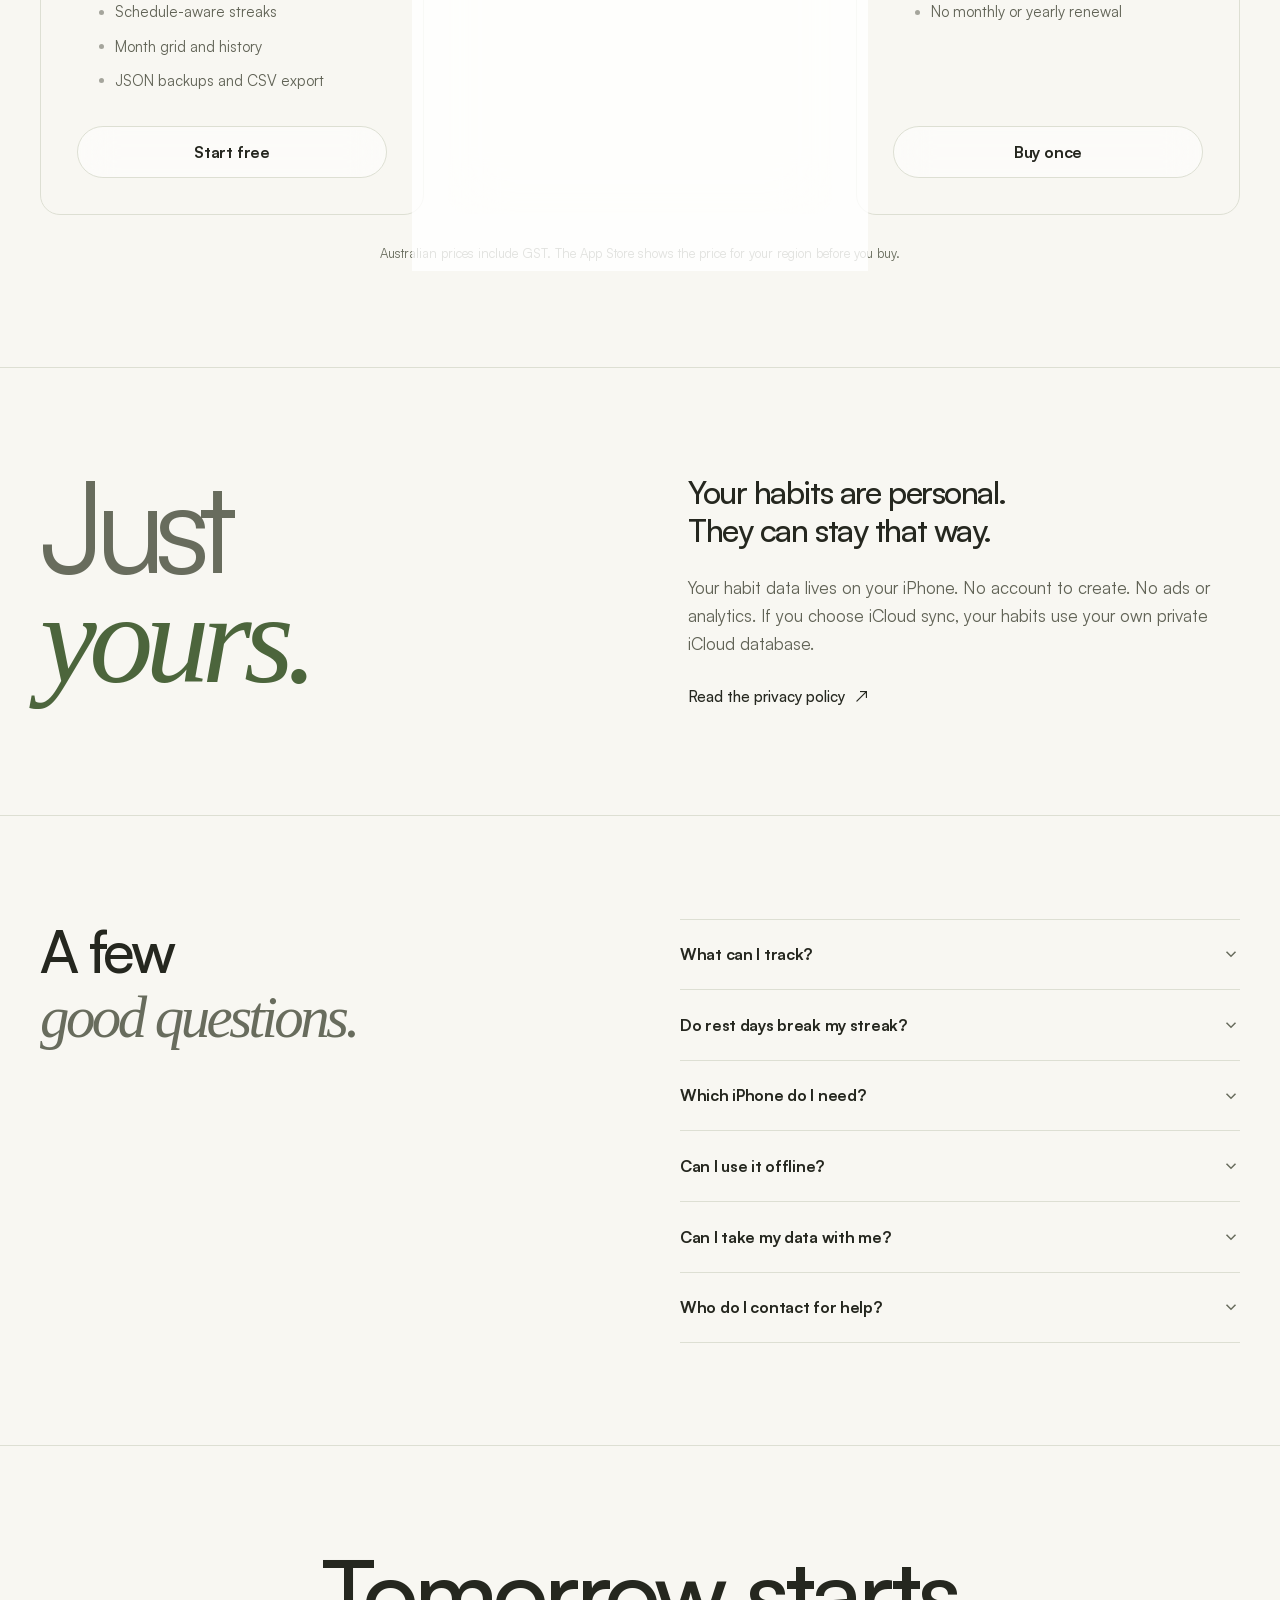
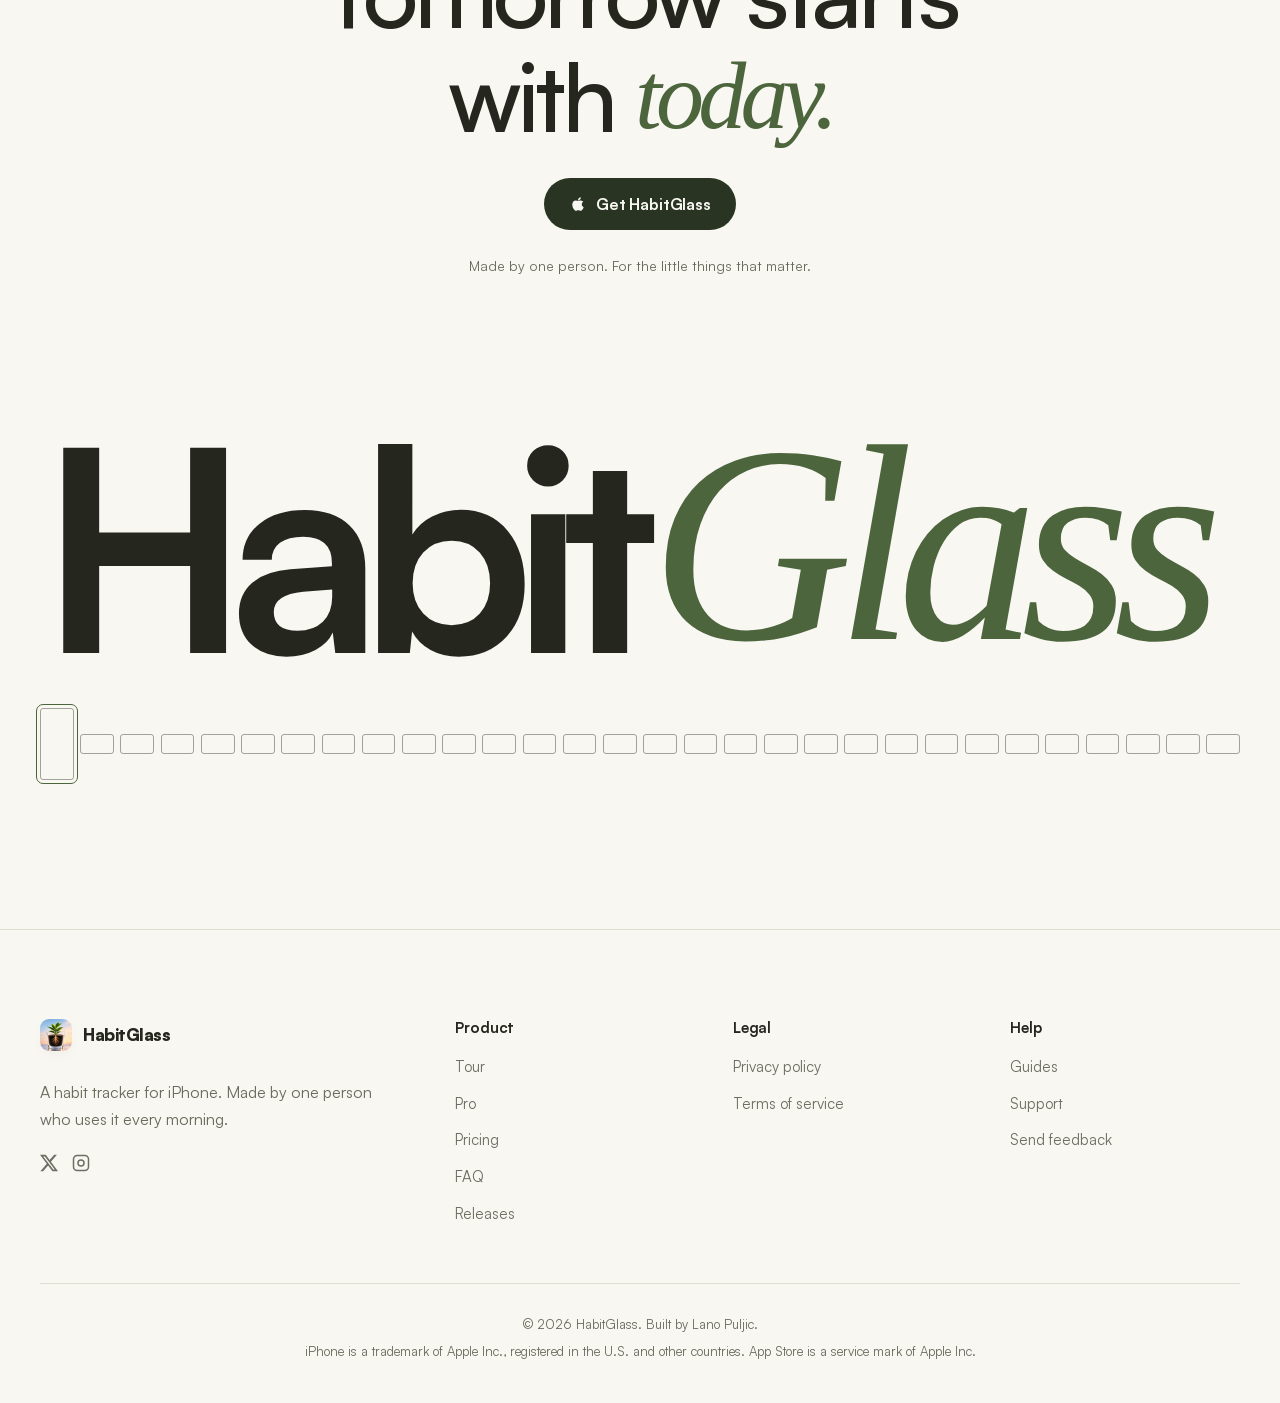
==== commit 70ad541a: "sync site content from source repo" ====
--- a/index.html
+++ b/index.html
@@ -187,8 +187,8 @@
       </div>
       <div class="plan plan-featured glass reveal" style="--delay:80ms">
         <h3 class="plan-name">Pro yearly</h3>
-        <p class="plan-price"><span data-price data-aud="A$29.99" data-usd="US$19.99">A$29.99</span><small>/ year</small></p>
-        <p class="plan-sub">Or <span data-price data-aud="A$5.99" data-usd="US$3.99">A$5.99</span> a month.</p>
+        <p class="plan-price"><span data-price data-aud="A$17.99" data-usd="US$9.99">A$17.99</span><small>/ year</small></p>
+        <p class="plan-sub">Or <span data-price data-aud="A$2.99" data-usd="US$1.99">A$2.99</span> a month.</p>
         <ul class="dots">
           <li>Unlimited habits and categories</li>
           <li>Widgets and Apple Health</li>
@@ -199,7 +199,7 @@
       </div>
       <div class="plan reveal" style="--delay:160ms">
         <h3 class="plan-name">Pro lifetime</h3>
-        <p class="plan-price"><span data-price data-aud="A$89.99" data-usd="US$59.99">A$89.99</span><small>once</small></p>
+        <p class="plan-price"><span data-price data-aud="A$59.99" data-usd="US$39.99">A$59.99</span><small>once</small></p>
         <p class="plan-sub">One purchase. No renewal.</p>
         <ul class="dots">
           <li>Every Pro feature</li>
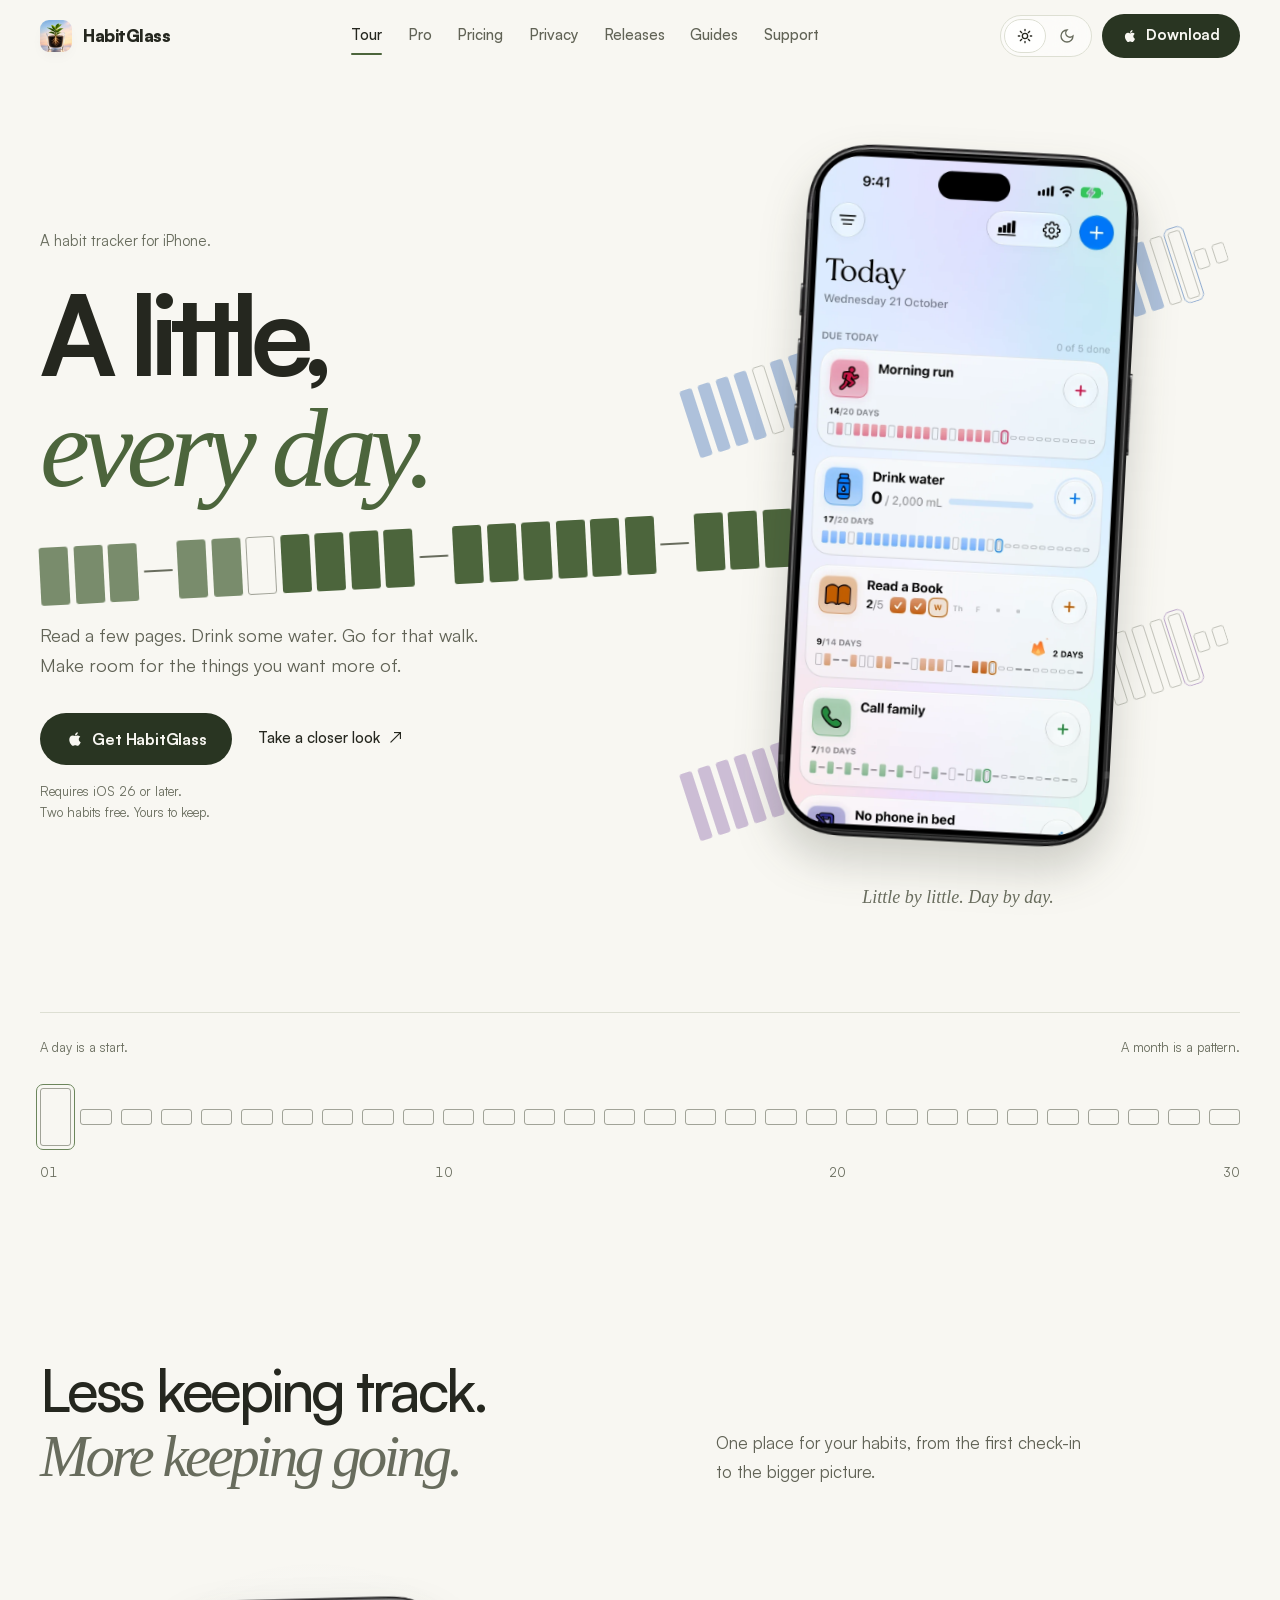
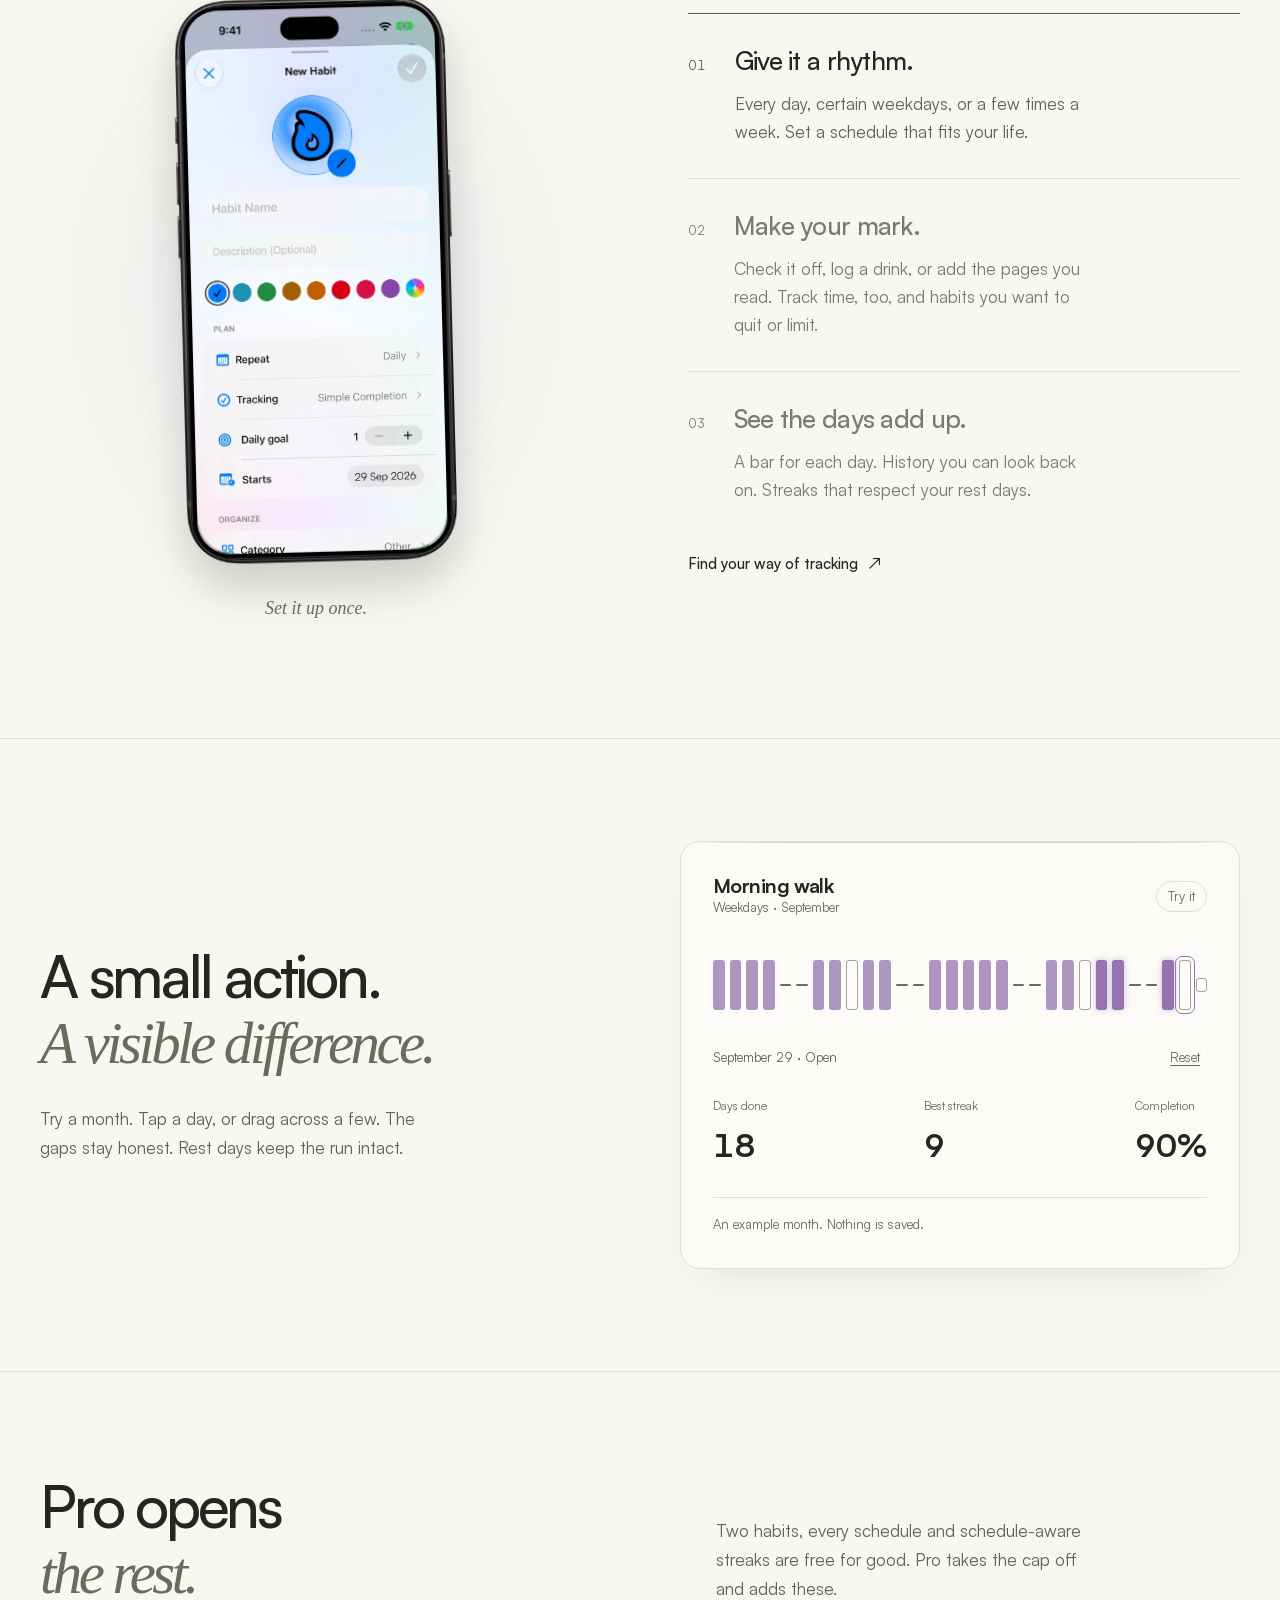
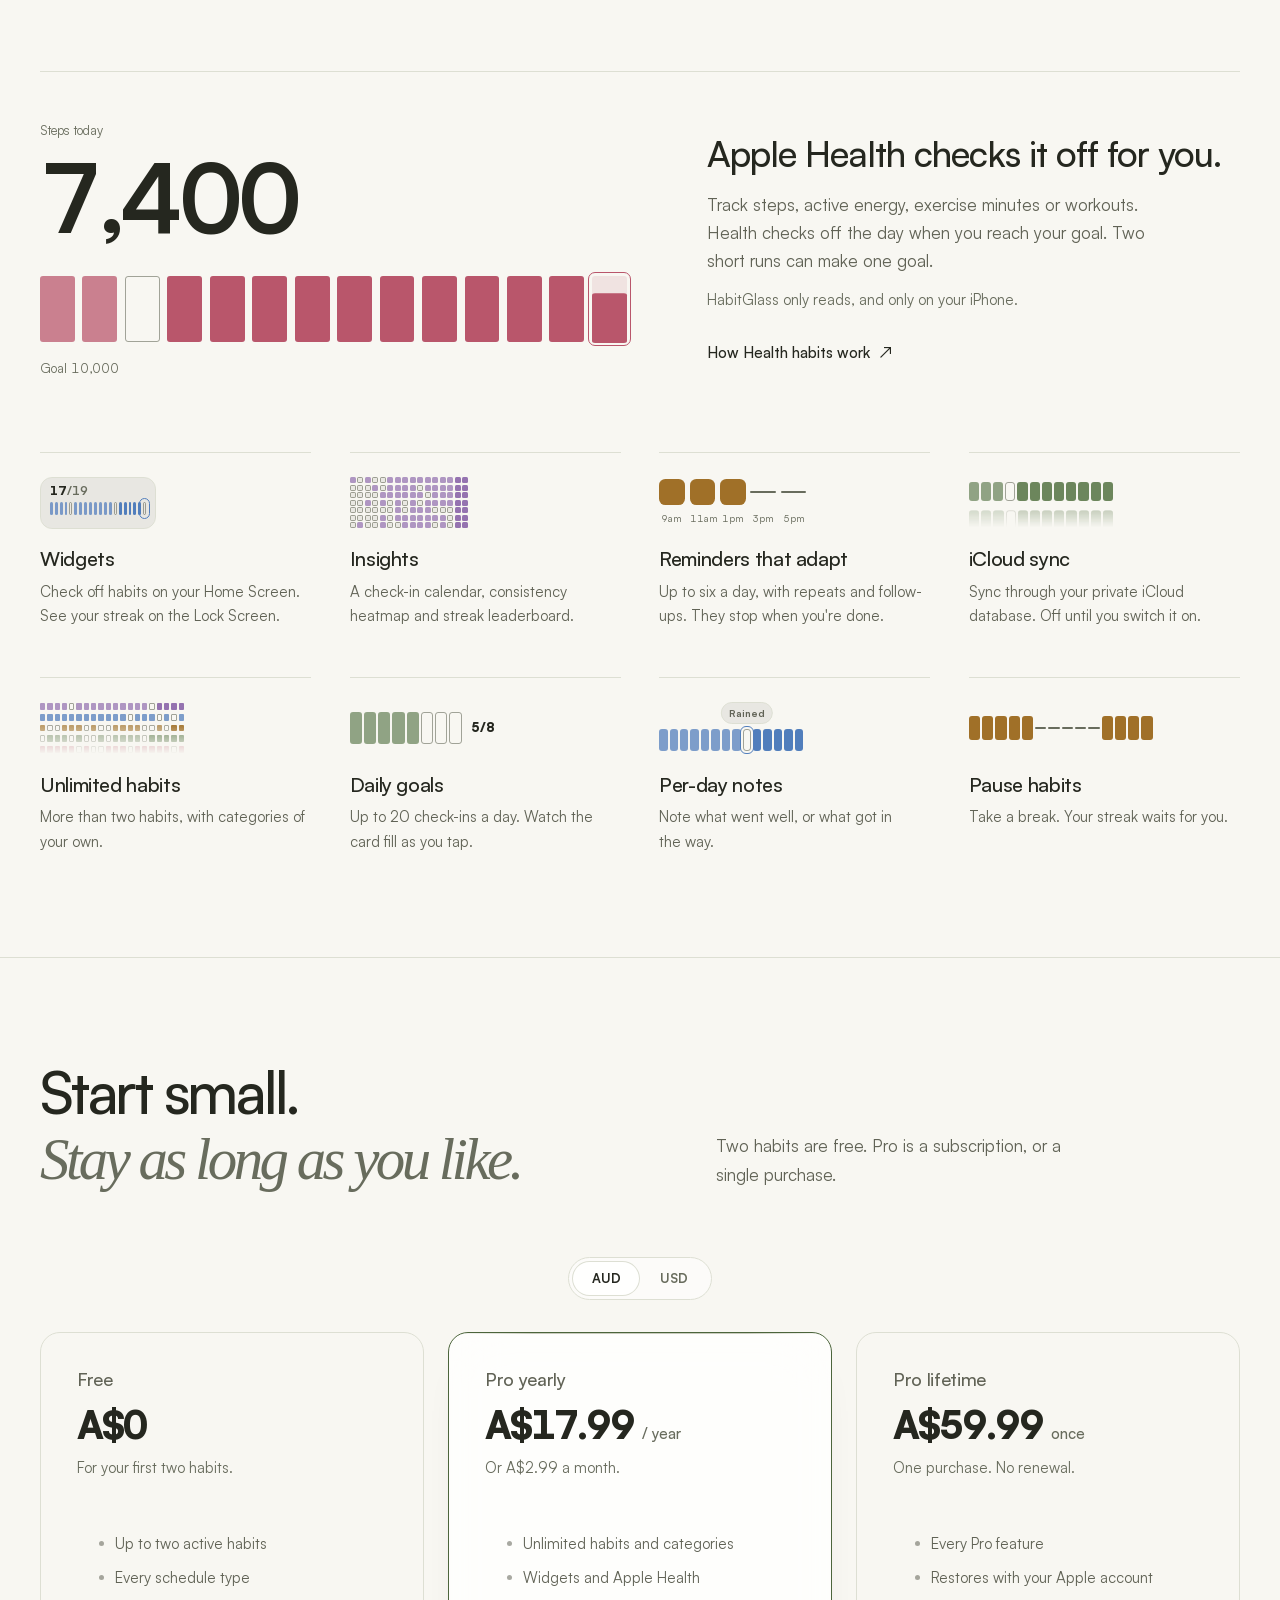
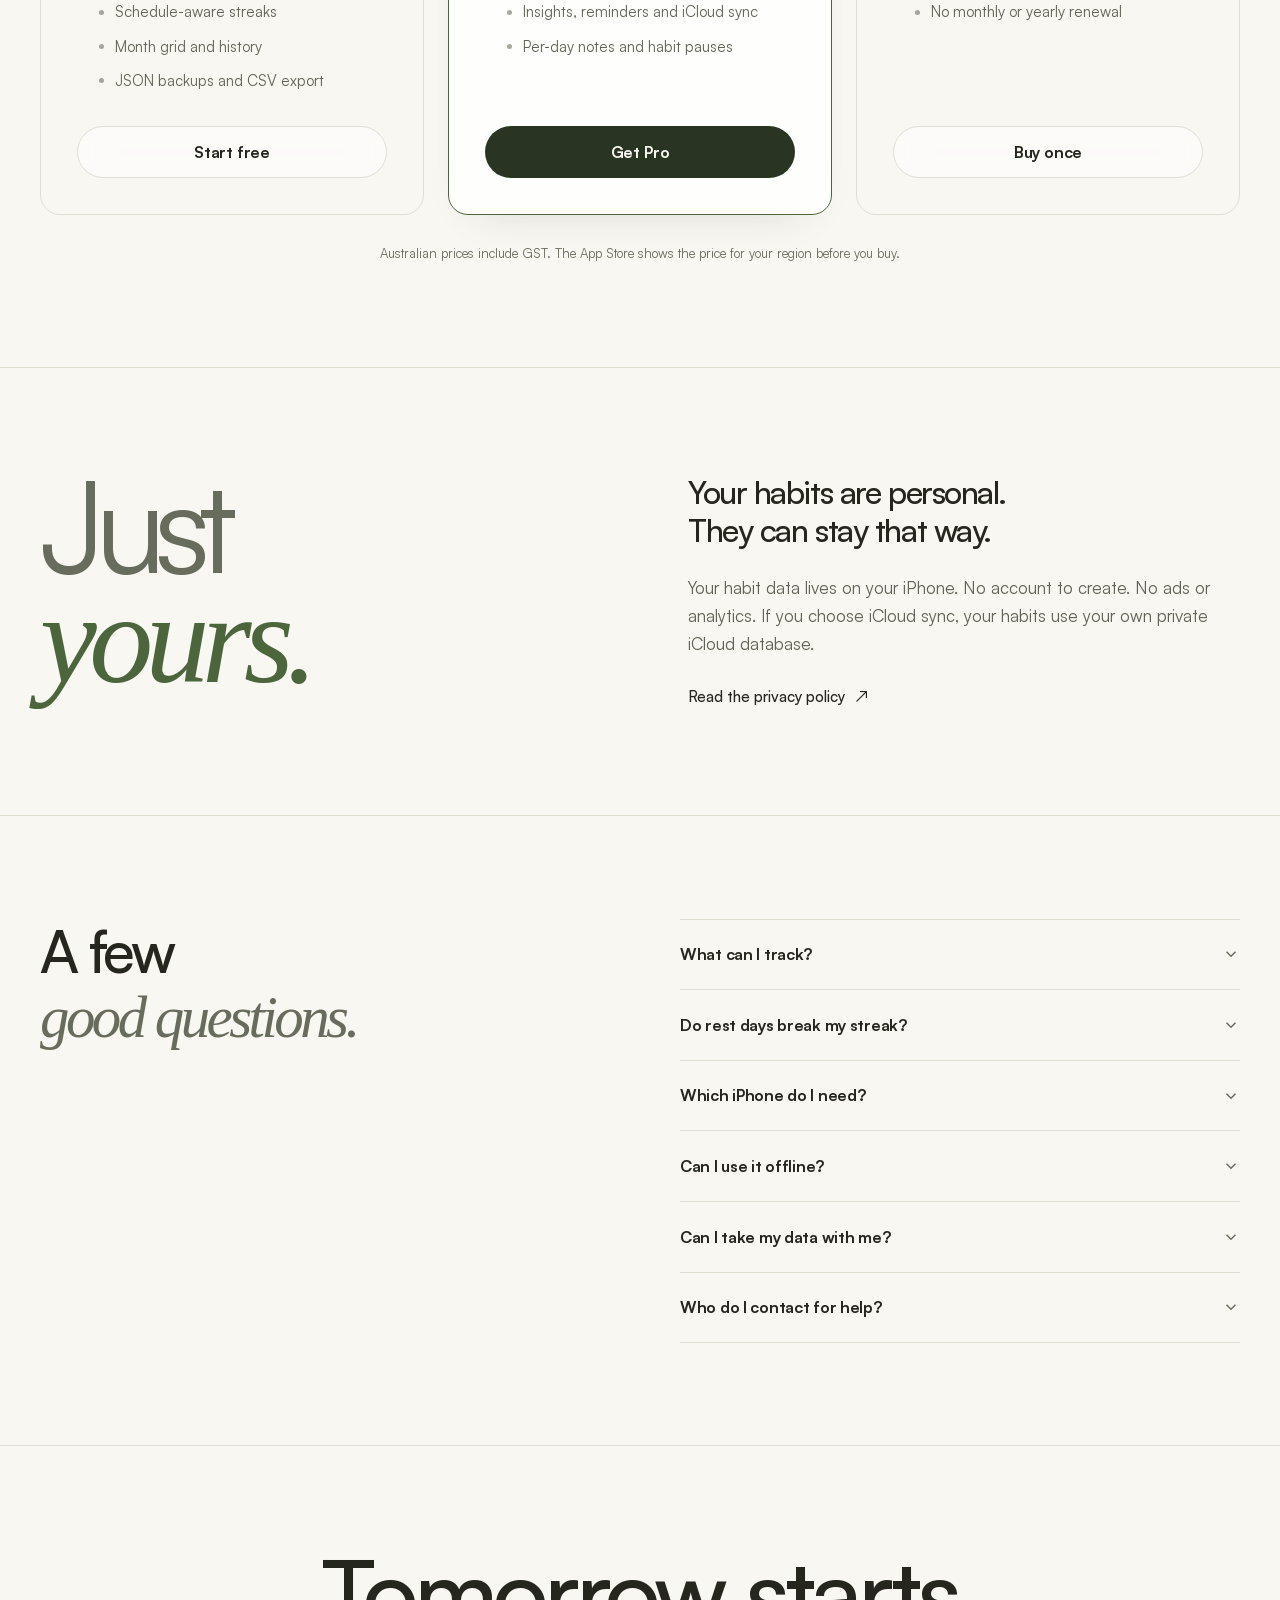
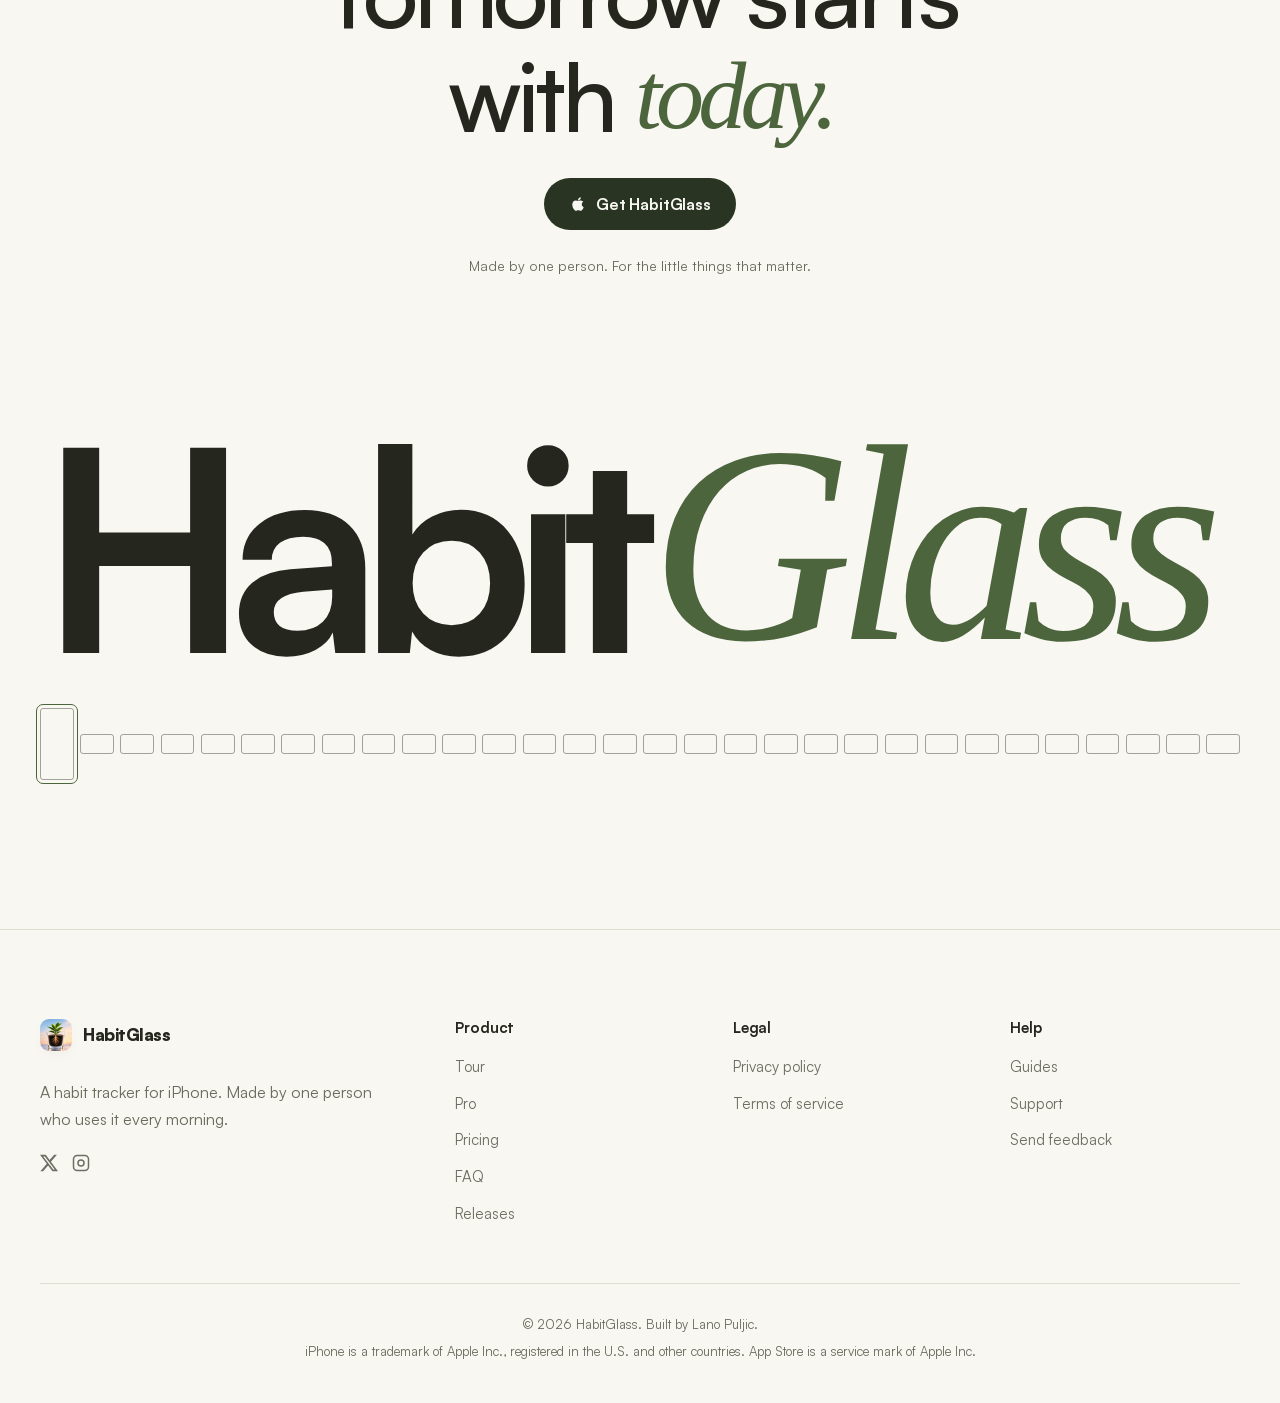
==== commit 99b03c6f: "sync site content from source repo" ====
--- a/index.html
+++ b/index.html
@@ -5,18 +5,20 @@
 <meta name="viewport" content="width=device-width, initial-scale=1">
 <meta name="theme-color" content="#07080c" media="(prefers-color-scheme: dark)">
 <meta name="theme-color" content="#f8f7f2" media="(prefers-color-scheme: light)">
-<title>HabitGlass — a little, every day</title>
+<title>HabitGlass: habit tracker for iPhone</title>
 <meta name="description" content="A habit tracker for iPhone. Track water, reading, time and the things you want to do less. See your days add up. Two habits free, no account.">
 <link rel="canonical" href="https://habitglass.info/">
 <meta property="og:type" content="website">
 <meta property="og:site_name" content="HabitGlass">
-<meta property="og:title" content="HabitGlass — a little, every day">
+<meta property="og:title" content="HabitGlass: habit tracker for iPhone">
 <meta property="og:description" content="A habit tracker for iPhone. See your days add up. Two habits free, no account.">
 <meta property="og:url" content="https://habitglass.info/">
 <meta property="og:image" content="https://habitglass.info/assets/og.jpg">
 <meta property="og:image:width" content="1200">
 <meta property="og:image:height" content="630">
 <meta name="twitter:card" content="summary_large_image">
+<meta name="twitter:site" content="@habitglass">
+<meta name="apple-itunes-app" content="app-id=6807643942">
 <meta name="apple-mobile-web-app-title" content="HabitGlass">
 <link rel="icon" href="assets/favicon-32.png" sizes="32x32">
 <link rel="apple-touch-icon" href="assets/apple-touch-icon.png">
@@ -33,7 +35,10 @@
   })();
 </script>
 <script type="application/ld+json">
-{"@context":"https://schema.org","@type":"SoftwareApplication","name":"HabitGlass","applicationCategory":"LifestyleApplication","operatingSystem":"iOS 26","url":"https://habitglass.info/","installUrl":"https://apps.apple.com/us/app/habit-glass-habit-tracker/id6807643942","author":{"@type":"Person","name":"Lano Puljic"}}
+{"@context":"https://schema.org","@graph":[
+{"@type":"WebSite","@id":"https://habitglass.info/#website","name":"HabitGlass","url":"https://habitglass.info/"},
+{"@type":"MobileApplication","@id":"https://habitglass.info/#app","name":"HabitGlass","alternateName":["Habit Glass","Habit Tracker - HabitGlass"],"description":"A habit tracker for iPhone. Track water, reading, time and the things you want to do less. Two habits free, no account.","applicationCategory":"LifestyleApplication","operatingSystem":"iOS 26.0 or later","url":"https://habitglass.info/","downloadUrl":"https://apps.apple.com/us/app/habit-glass-habit-tracker/id6807643942","installUrl":"https://apps.apple.com/us/app/habit-glass-habit-tracker/id6807643942","image":"https://habitglass.info/assets/icon-512.png","screenshot":"https://habitglass.info/assets/shots/editorial-home-framed-light.webp","offers":{"@type":"Offer","price":"0","priceCurrency":"USD"},"author":{"@type":"Person","name":"Lano Puljic"},"sameAs":["https://apps.apple.com/us/app/habit-glass-habit-tracker/id6807643942","https://x.com/habitglass","https://www.instagram.com/habit_glass/"]}
+]}
 </script>
 </head>
 <body class="editorial">
